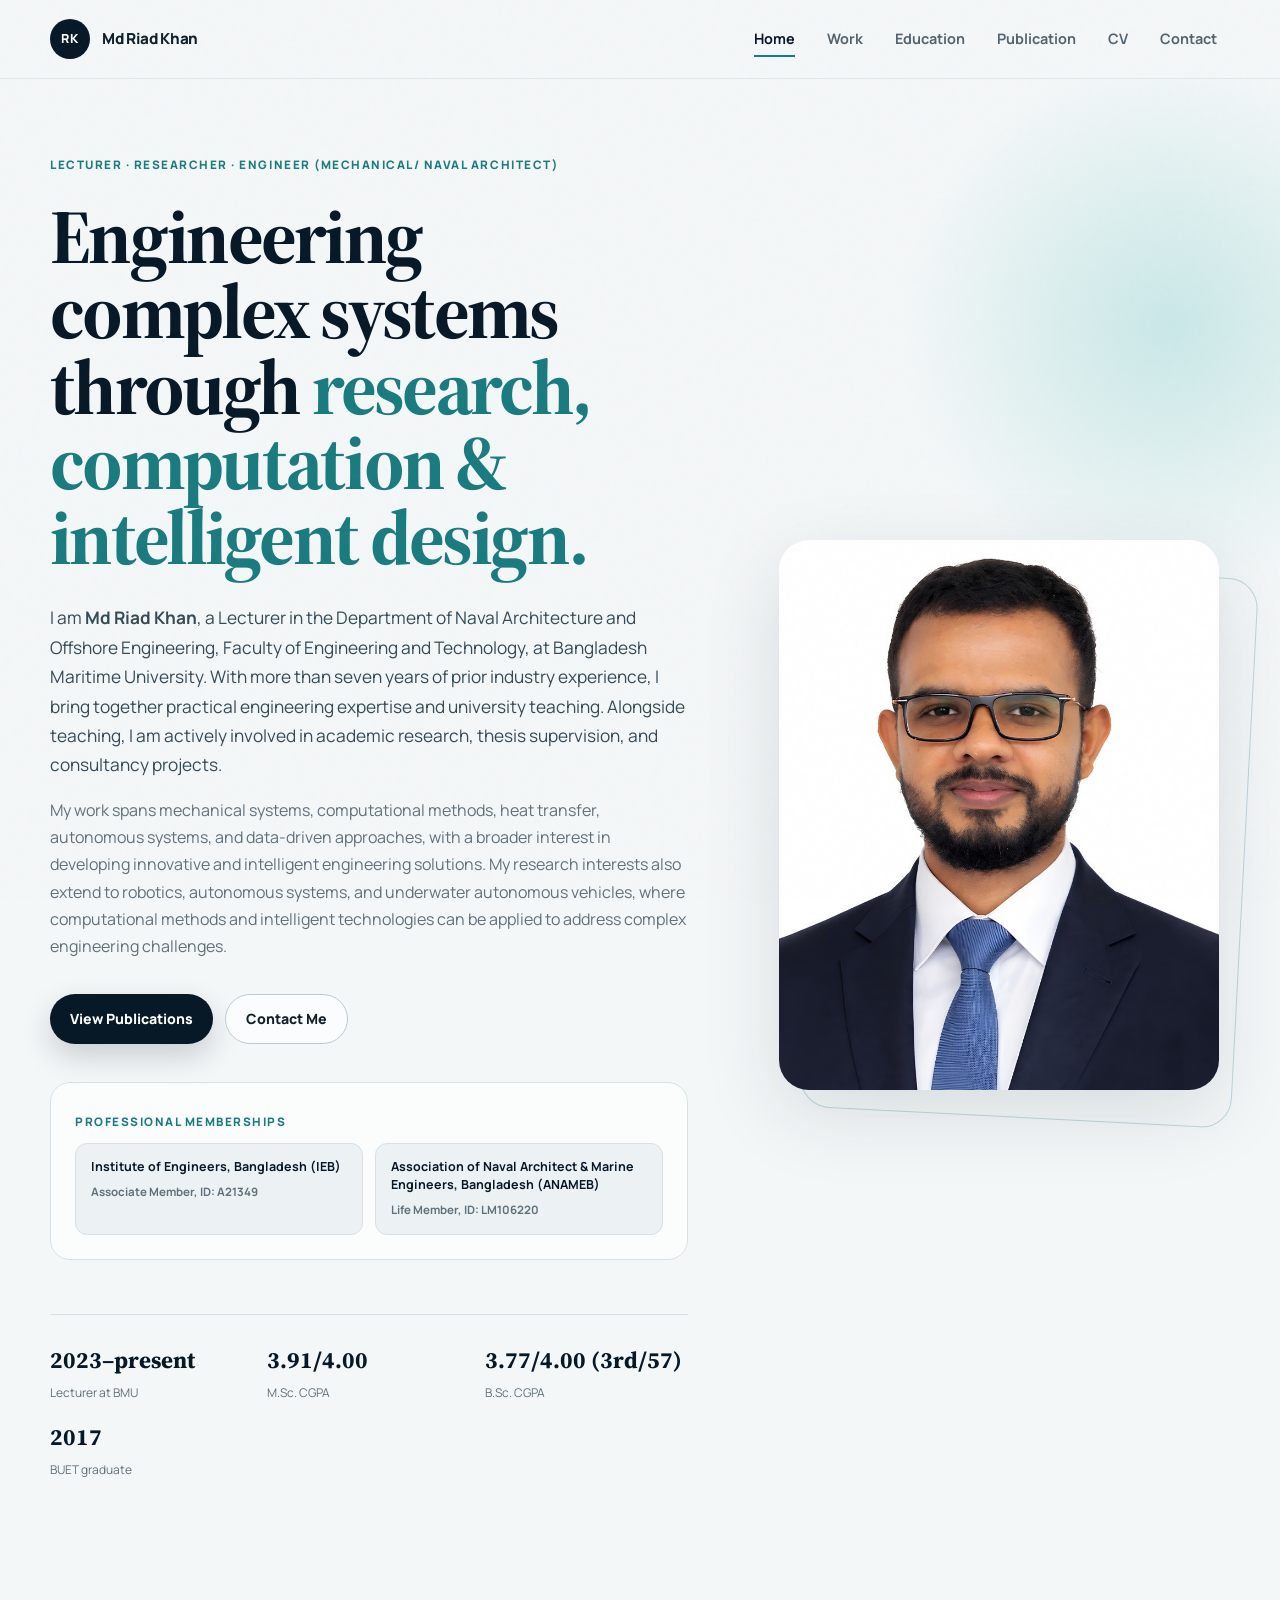
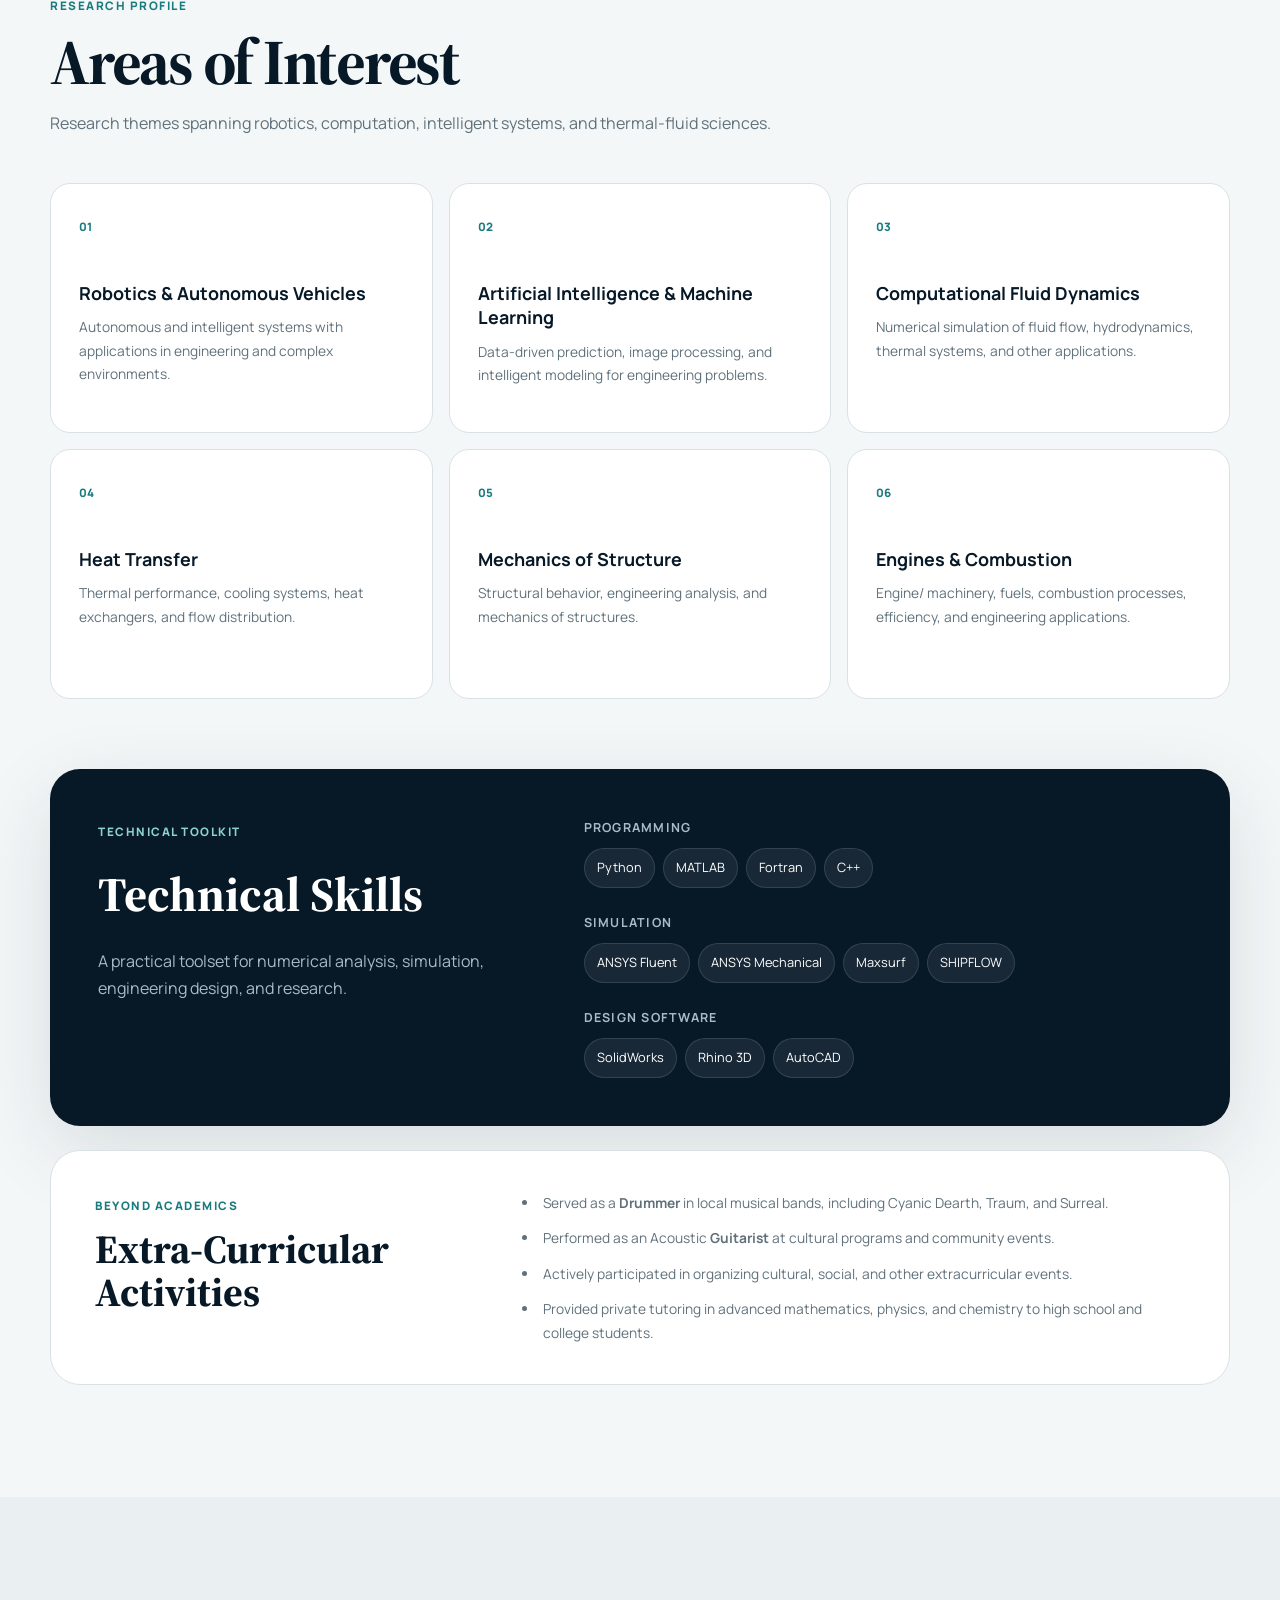
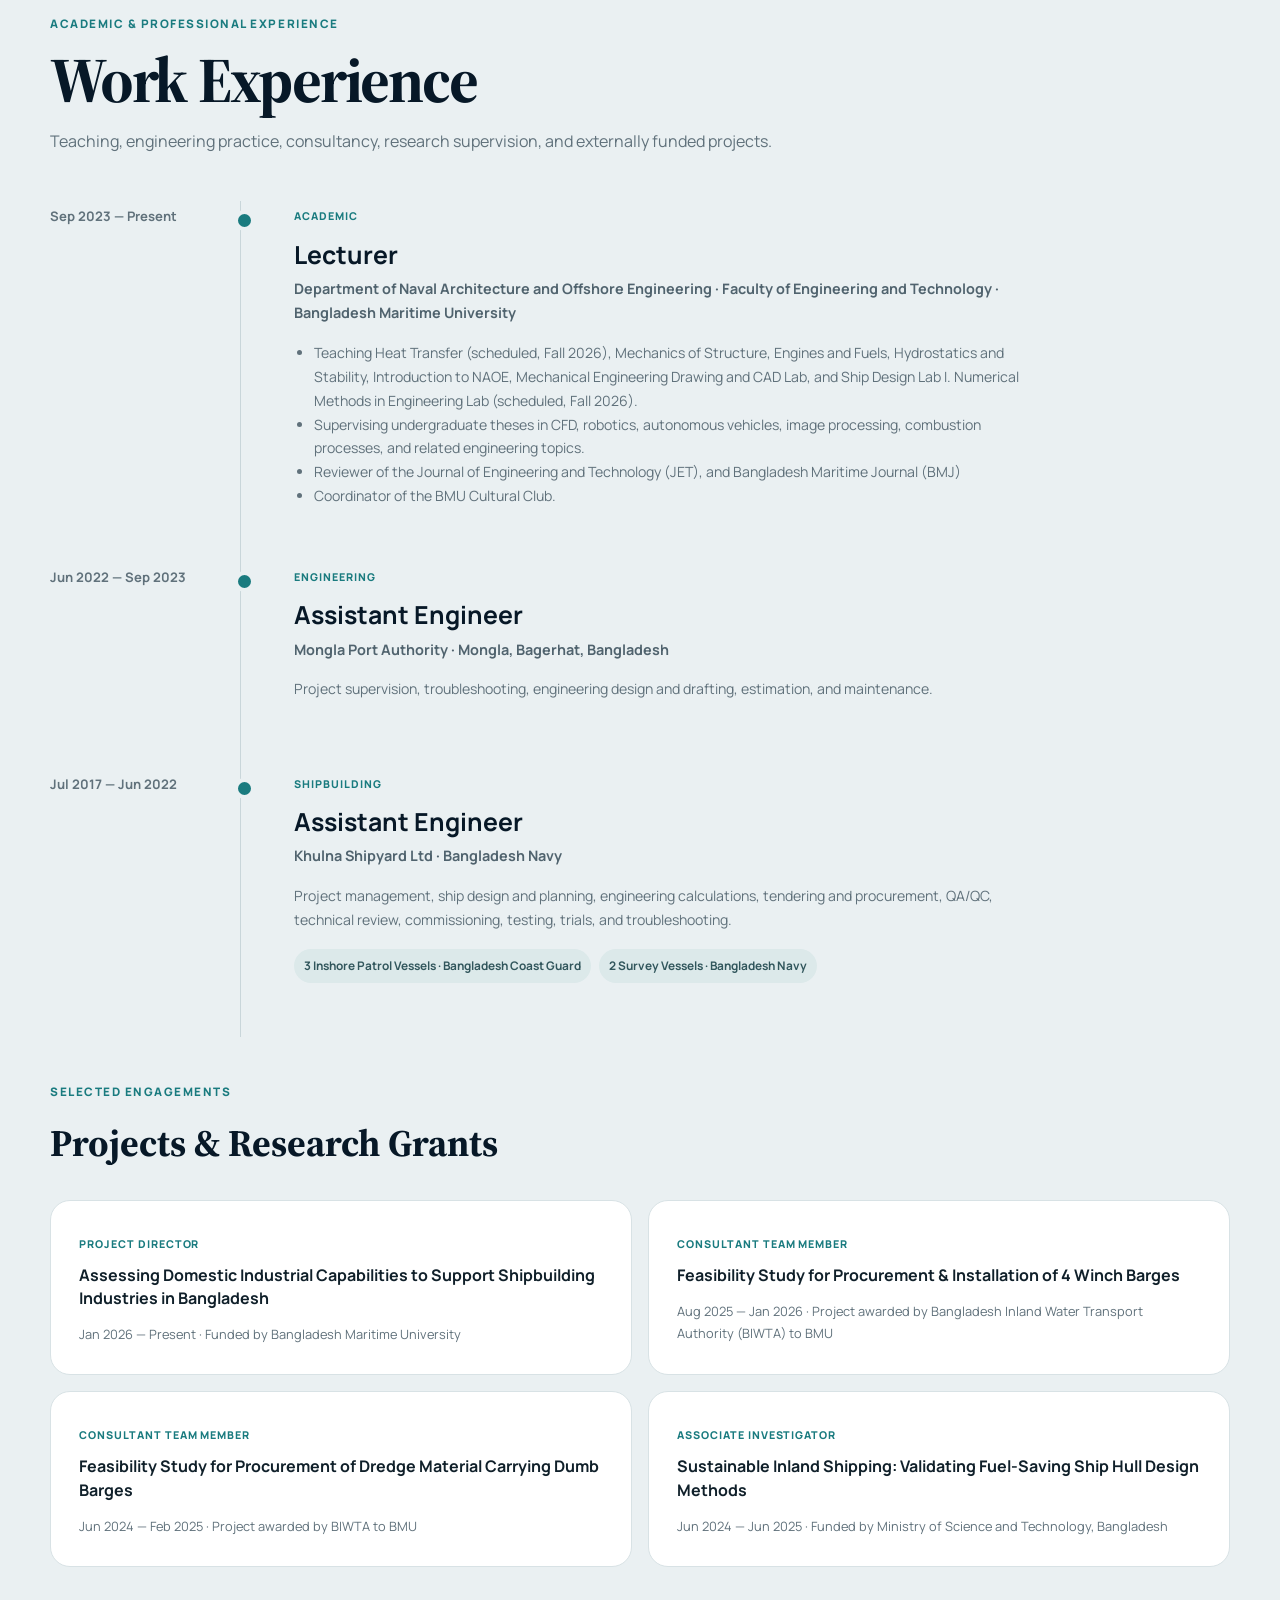
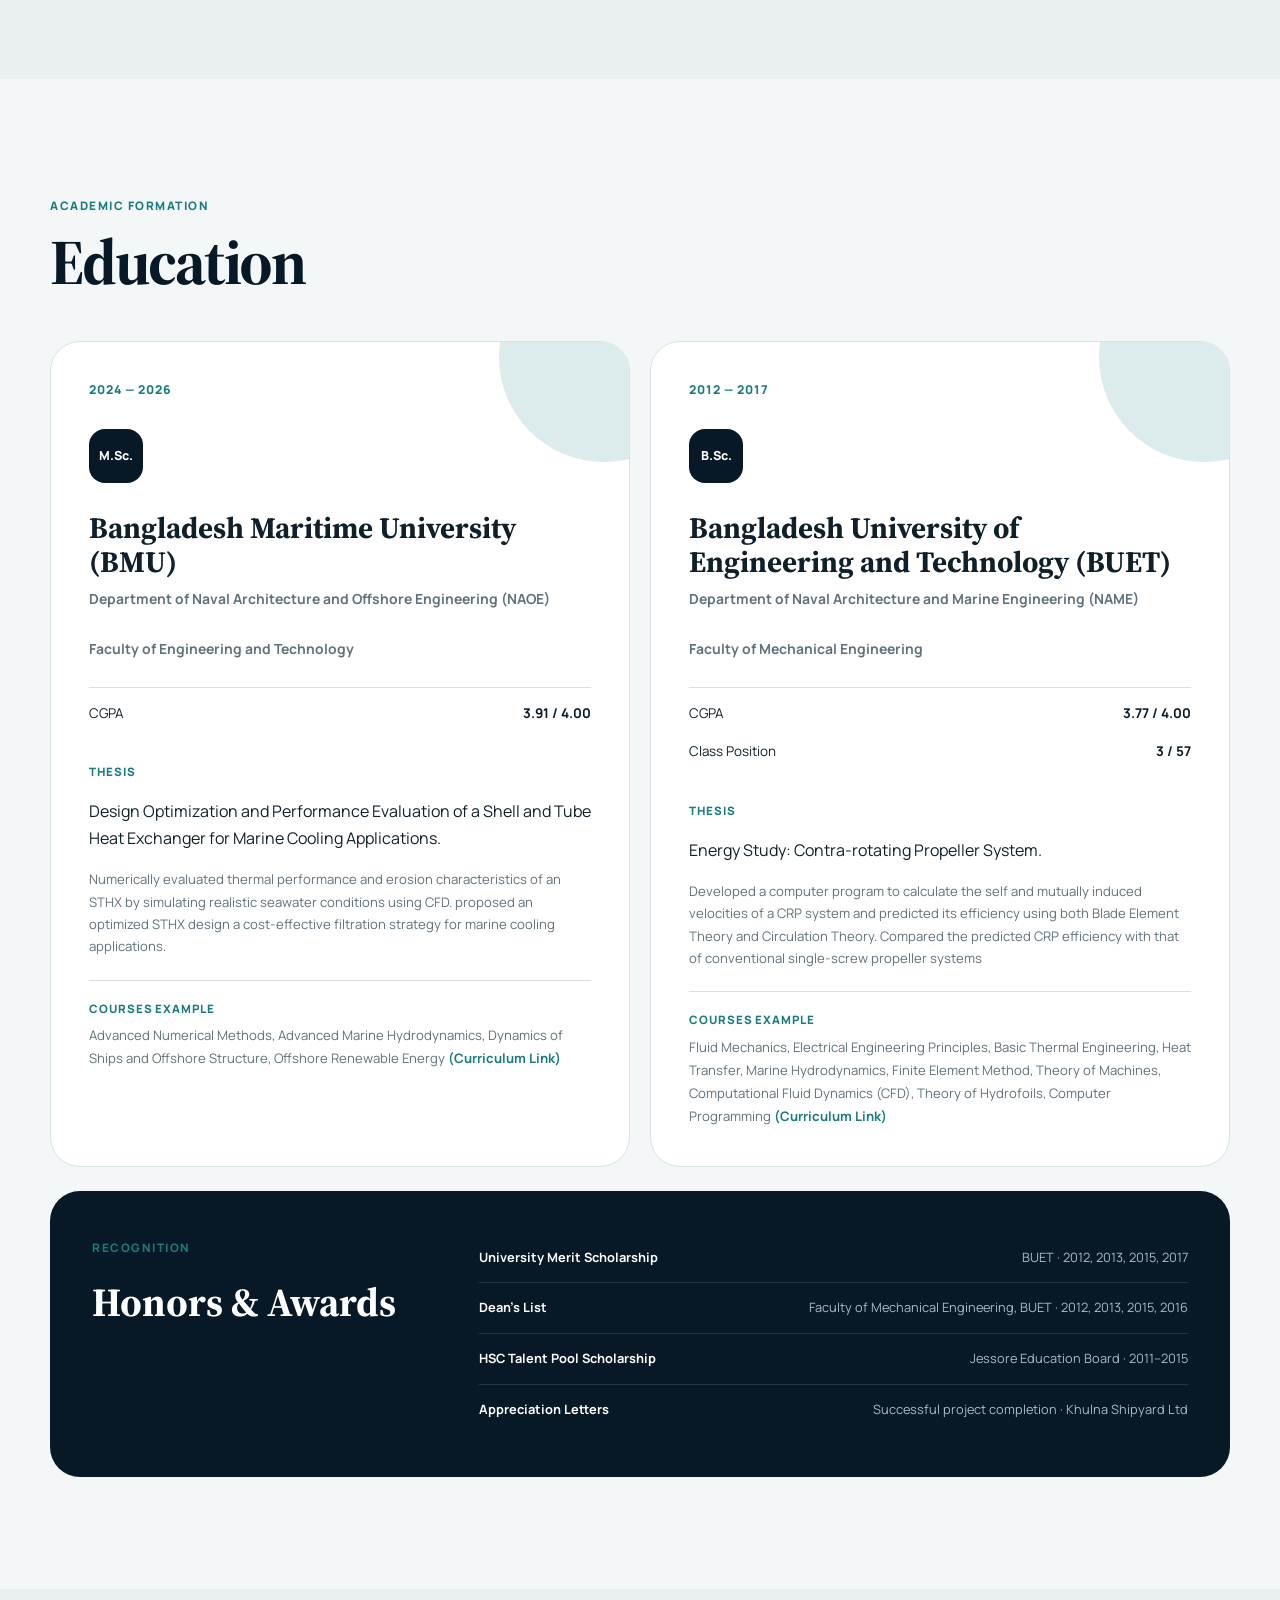
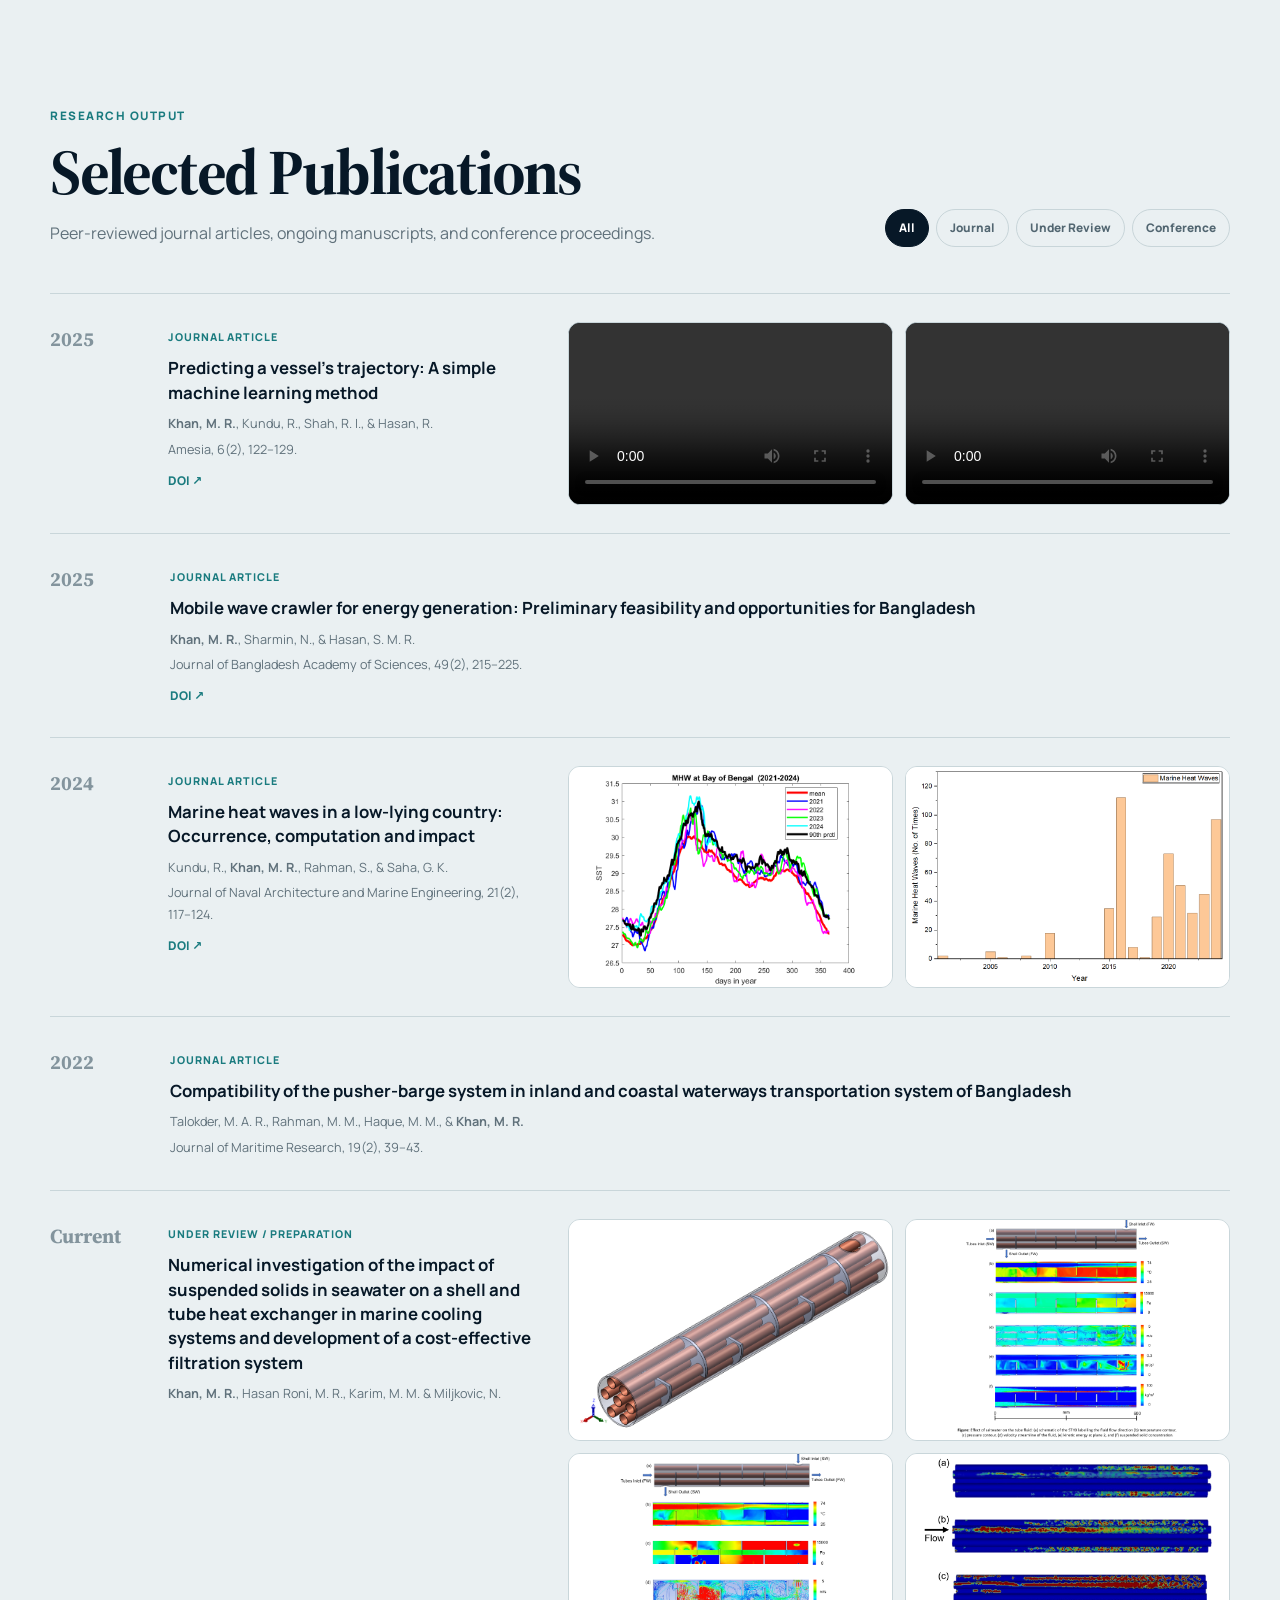
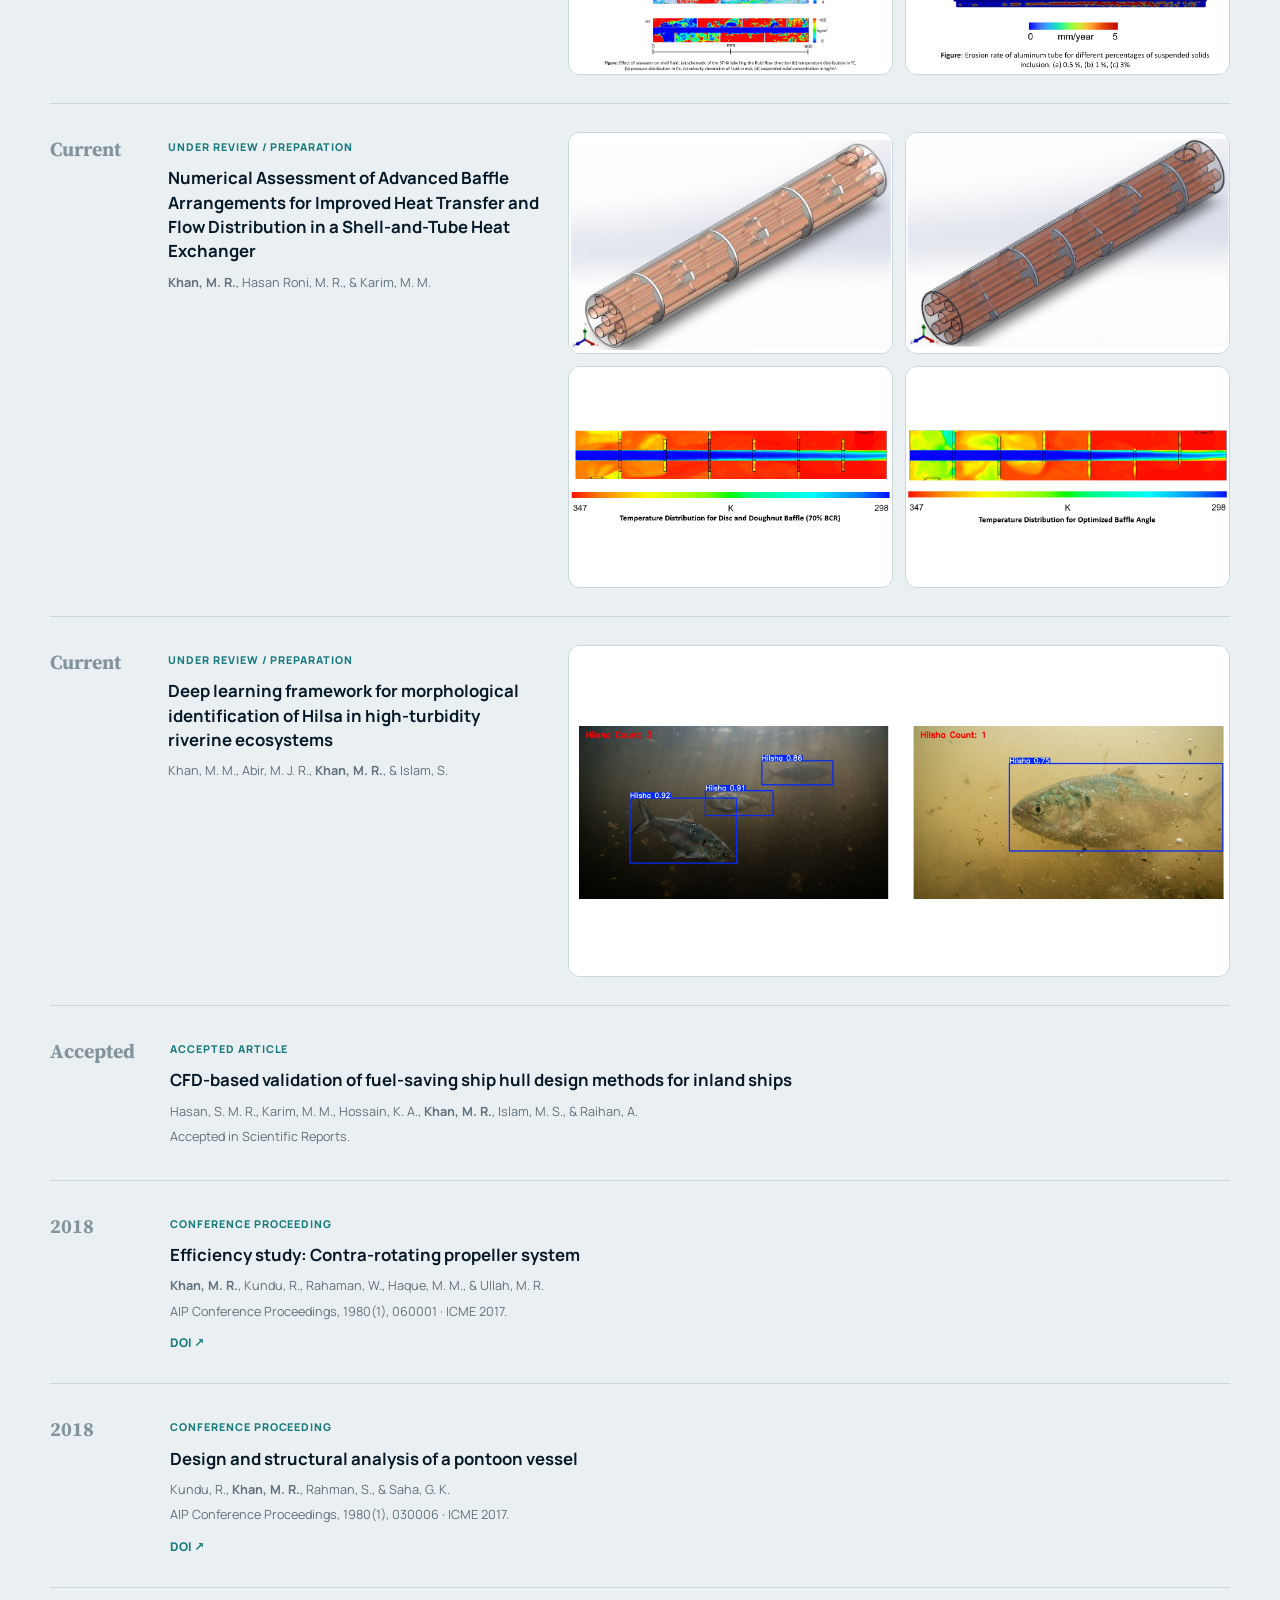
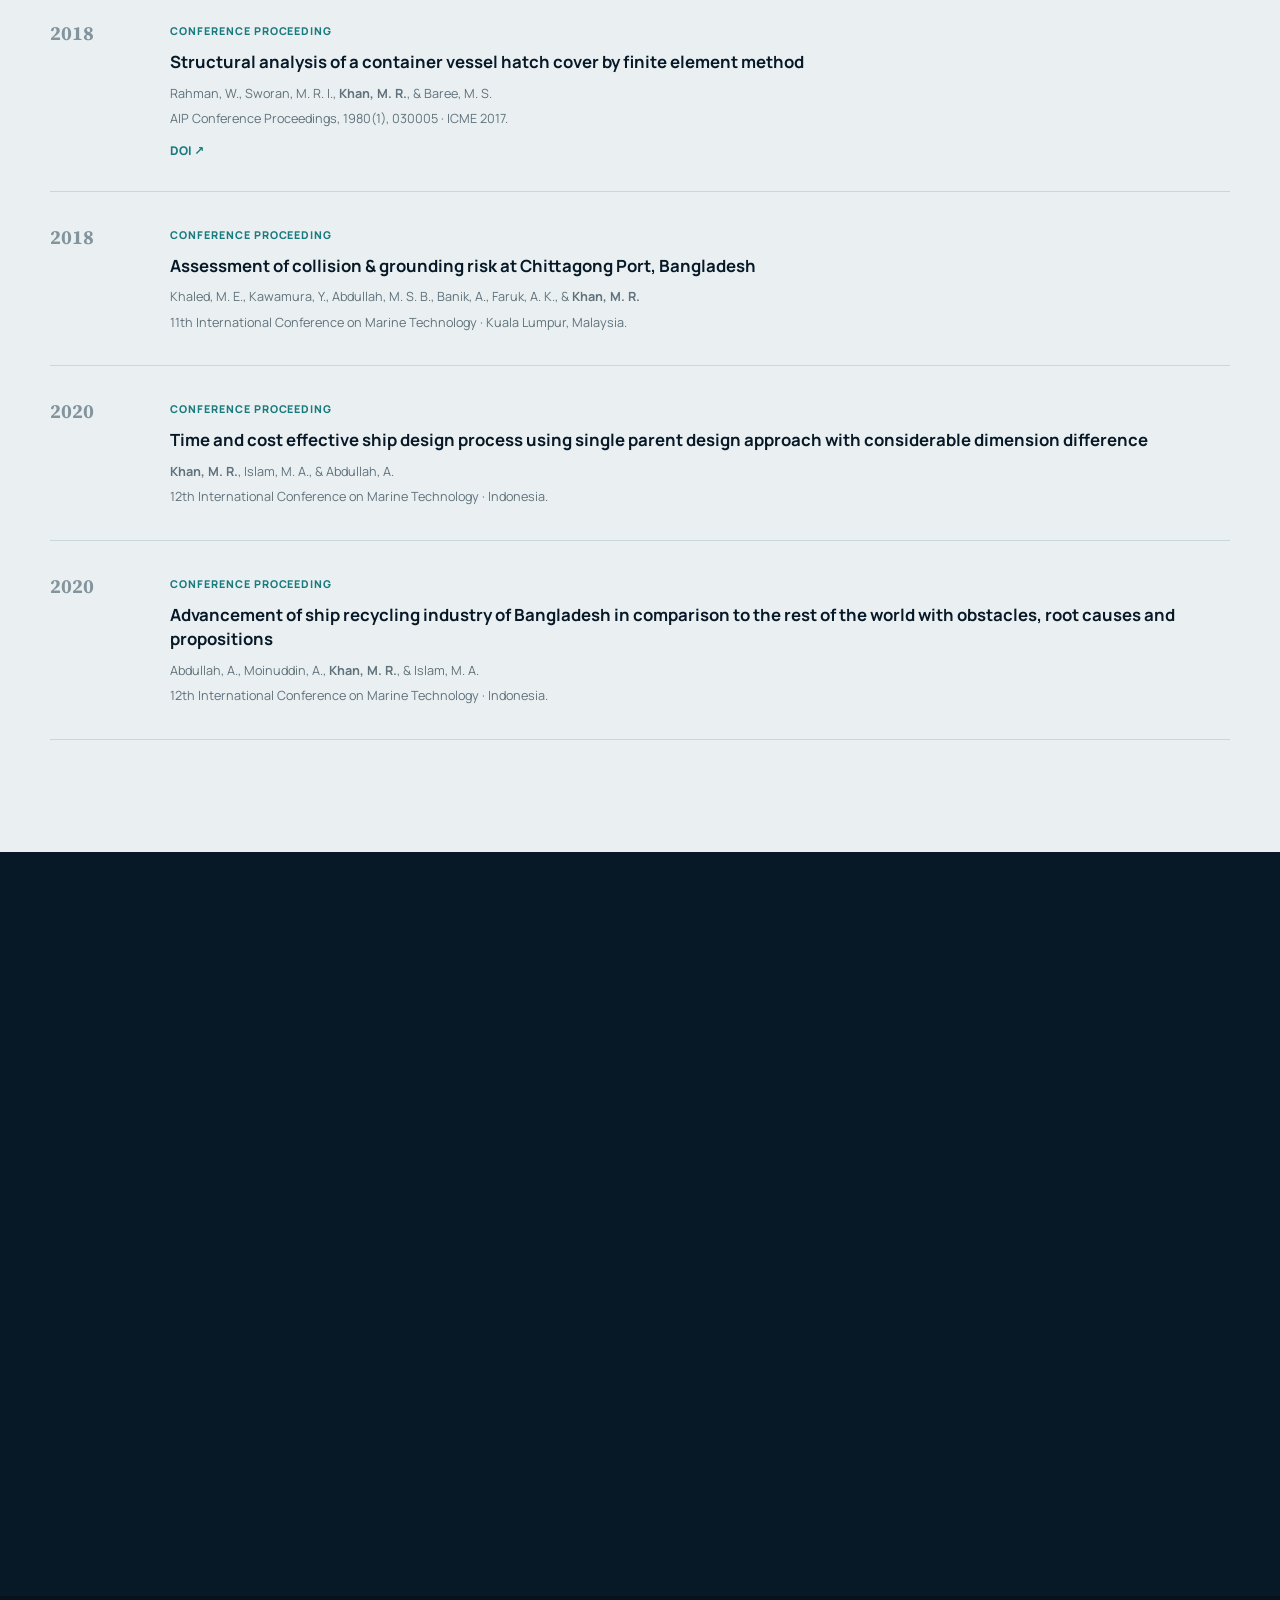
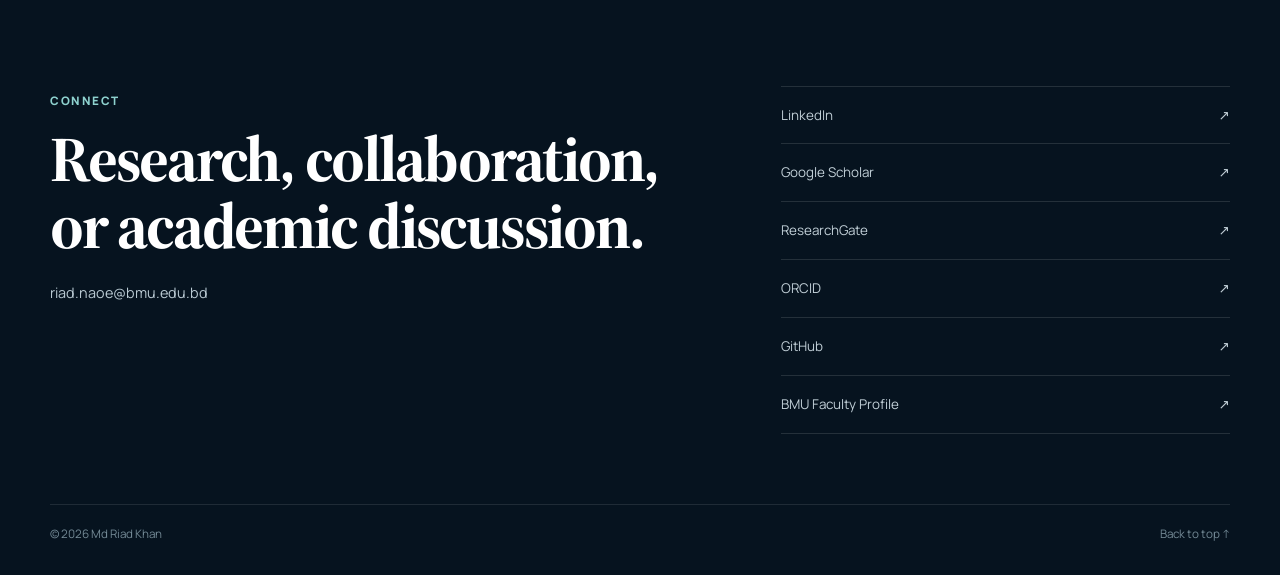
==== index.html @ 777c1c6c "Update index.html" ====
<!doctype html>
<html lang="en">
  <head>
    <meta charset="UTF-8" />
    <meta name="viewport" content="width=device-width, initial-scale=1.0" />
    <meta
      name="description"
      content="Academic and professional portfolio of Md Riad Khan, Lecturer in Naval Architecture and Offshore Engineering at Bangladesh Maritime University."
    />
    <meta name="theme-color" content="#071827" />
    <title>Md Riad Khan | Academic Portfolio</title>

    <link rel="preconnect" href="https://fonts.googleapis.com" />
    <link rel="preconnect" href="https://fonts.gstatic.com" crossorigin />
    <link
      href="https://fonts.googleapis.com/css2?family=Manrope:wght@400;500;600;700;800&family=Source+Serif+4:opsz,wght@8..60,600;8..60,700&display=swap"
      rel="stylesheet"
    />
    <link rel="stylesheet" href="styles.css" />
  </head>
  <body>
    <div class="page-noise" aria-hidden="true"></div>

    <header class="site-header" id="top">
      <nav class="nav container" aria-label="Primary navigation">
        <a class="brand" href="#home" aria-label="Go to home">
          <span class="brand-mark">RK</span>
          <span class="brand-text">Md Riad Khan</span>
        </a>

        <button
          class="menu-toggle"
          type="button"
          aria-expanded="false"
          aria-controls="nav-links"
          aria-label="Open navigation"
        >
          <span></span><span></span><span></span>
        </button>

        <div class="nav-links" id="nav-links">
          <a href="#home" class="nav-link active">Home</a>
          <a href="#work" class="nav-link">Work</a>
          <a href="#education" class="nav-link">Education</a>
          <a href="#publication" class="nav-link">Publication</a>
          <a href="#cv" class="nav-link">CV</a>
          <a href="#contact" class="nav-link">Contact</a>
        </div>
      </nav>
    </header>

    <main>
      <!-- HOME -->
      <section class="hero section" id="home">
        <div class="container hero-grid">
          <div class="hero-copy reveal">
            <span class="eyebrow">Lecturer · Researcher · Engineer (Mechanical/ Naval Architect) </span>
            <h1>
              Engineering complex systems through
              <span>research, computation & intelligent design.</span>
            </h1>

            <p class="hero-lead">
              I am <strong>Md Riad Khan</strong>, a Lecturer in the Department 
              of Naval Architecture and Offshore Engineering, Faculty of Engineering 
              and Technology, at Bangladesh Maritime University. With more than seven 
              years of prior industry experience, I bring together practical engineering 
              expertise and university teaching. Alongside teaching, 
              I am actively involved in academic research, thesis supervision, and consultancy projects.
            </p>

            <p>
              My work spans mechanical systems, computational methods, heat transfer, autonomous systems, 
              and data-driven approaches, with a broader interest in developing innovative and intelligent 
              engineering solutions. My research interests also extend to robotics, autonomous systems, and 
              underwater autonomous vehicles, where computational methods and intelligent technologies
              can be applied to address complex engineering challenges.
            </p>

            <div class="hero-actions">
              <a class="btn btn-primary" href="#publication"
                >View Publications</a
              >
              <a class="btn btn-secondary" href="mailto:riad.naoe@bmu.edu.bd"
                >Contact Me</a
              >
            </div>

            <div class="membership-panel" aria-label="Professional memberships">
              <span class="eyebrow">Professional Memberships</span>
              <div class="membership-grid">
                <div class="membership-item">
                  <strong>Institute of Engineers, Bangladesh (IEB)</strong>
                  <span>Associate Member, ID: A21349</span>
                </div>
                <div class="membership-item">
                  <strong
                    >Association of Naval Architect &amp; Marine Engineers,
                    Bangladesh (ANAMEB)</strong
                  >
                  <span>Life Member, ID: LM106220</span>
                </div>
              </div>
            </div>

            <div class="hero-meta" aria-label="Professional summary">
              <div>
                <span class="meta-number">2023–present</span>
                <span class="meta-label">Lecturer at BMU</span>
              </div>
              <div>
                <span class="meta-number">3.91/4.00</span>
                <span class="meta-label">M.Sc. CGPA</span>
              </div>
              <div>
                <span class="meta-number">3.77/4.00 (3rd/57)</span>
                <span class="meta-label">B.Sc. CGPA</span>
              </div>
              <div>
                <span class="meta-number">2017</span>
                <span class="meta-label">BUET graduate</span>
              </div>
            </div>
          </div>

          <div class="hero-visual reveal delay-1">
            <div class="portrait-wrap">
              <!-- Replace profile-placeholder.svg with your real photo, e.g. media/riad-khan.jpg -->
              <img
                src="media/riad-khan.jpeg"
                alt="Portrait placeholder for Md Riad Khan"
                class="portrait"
              />
            </div>
          </div>
        </div>

        <div class="container home-details">
          <div class="section-heading reveal">
            <span class="eyebrow">Research profile</span>
            <h2>Areas of Interest</h2>
            <p>
              Research themes spanning robotics, computation,
              intelligent systems, and thermal-fluid sciences.
            </p>
          </div>

          <div class="interest-grid reveal delay-1">
            <article class="interest-card">
              <span class="interest-index">01</span>
              <h3>Robotics & Autonomous Vehicles</h3>
              <p>
                Autonomous and intelligent systems with applications in
                engineering and complex environments.
              </p>
            </article>
            <article class="interest-card">
              <span class="interest-index">02</span>
              <h3>Artificial Intelligence & Machine Learning</h3>
              <p>
                Data-driven prediction, image processing, and intelligent
                modeling for engineering problems.
              </p>
            </article>
            <article class="interest-card">
              <span class="interest-index">03</span>
              <h3>Computational Fluid Dynamics</h3>
              <p>
                Numerical simulation of fluid flow, hydrodynamics, thermal
                systems, and other applications.
              </p>
            </article>
            <article class="interest-card">
              <span class="interest-index">04</span>
              <h3>Heat Transfer</h3>
              <p>
                Thermal performance, cooling systems, heat exchangers,
                and flow distribution.
              </p>
            </article>
            <article class="interest-card">
              <span class="interest-index">05</span>
              <h3>Mechanics of Structure</h3>
              <p>
                Structural behavior, engineering analysis, and mechanics of structures.
              </p>
            </article>
            <article class="interest-card">
              <span class="interest-index">06</span>
              <h3>Engines & Combustion</h3>
              <p>
                Engine/ machinery, fuels, combustion processes, efficiency, and
                engineering applications.
              </p>
            </article>
          </div>

          <div class="skills-panel reveal">
            <div class="skills-intro">
              <span class="eyebrow">Technical toolkit</span>
              <h2>Technical Skills</h2>
              <p>
                A practical toolset for numerical analysis, simulation,
                engineering design, and research.
              </p>
            </div>
            <div class="skill-groups">
              <div class="skill-group">
                <h3>Programming</h3>
                <div class="chips">
                  <span>Python</span><span>MATLAB</span><span>Fortran</span
                  ><span>C++</span>
                </div>
              </div>
              <div class="skill-group">
                <h3>Simulation</h3>
                <div class="chips">
                  <span>ANSYS Fluent</span><span>ANSYS Mechanical</span
                  ><span>Maxsurf</span><span>SHIPFLOW</span>
                </div>
              </div>
              <div class="skill-group">
                <h3>Design Software</h3>
                <div class="chips">
                  <span>SolidWorks</span><span>Rhino 3D</span
                  ><span>AutoCAD</span>
                </div>
              </div>
            </div>
          </div>

          <div class="activities-panel reveal">
            <div class="activities-intro">
              <span class="eyebrow">Beyond academics</span>
              <h2>Extra-Curricular Activities</h2>
            </div>
            <ul class="activities-list">
              <li>
                Served as a <strong>Drummer</strong> in local musical bands, including Cyanic
                Dearth, Traum, and Surreal.
              </li>
              <li>
                Performed as an Acoustic <strong>Guitarist</strong> at cultural programs and
                community events.
              </li>
              <li>
                Actively participated in organizing cultural, social, and other
                extracurricular events.
              </li>
              <li>
                Provided private tutoring in advanced mathematics, physics, and
                chemistry to high school and college students.
              </li>
            </ul>
          </div>
        </div>
      </section>

      <!-- WORK -->
      <section class="section section-alt" id="work">
        <div class="container">
          <div class="section-heading reveal">
            <span class="eyebrow">Academic & professional experience</span>
            <h2>Work Experience</h2>
            <p>
              Teaching, engineering practice, consultancy, research supervision,
              and externally funded projects.
            </p>
          </div>

          <div class="timeline reveal">
            <article class="timeline-item featured">
              <div class="timeline-date">Sep 2023 — Present</div>
              <div class="timeline-content">
                <span class="role-type">Academic</span>
                <h3>Lecturer</h3>
                <h4>
                  Department of Naval Architecture and Offshore Engineering · Faculty of Engineering and Technology · 
                  Bangladesh Maritime University
                </h4>
                <ul>
                  <li>
                    Teaching Heat Transfer (scheduled, Fall 2026), Mechanics of Structure, Engines and Fuels,
                    Hydrostatics and Stability, Introduction to NAOE, Mechanical
                    Engineering Drawing and CAD Lab, and Ship Design Lab I. Numerical Methods in Engineering Lab (scheduled, Fall 2026).
                  </li>
                  <li>
                    Supervising undergraduate theses in CFD, robotics, autonomous
                    vehicles, image processing, combustion processes, and
                    related engineering topics.
                  </li>
                  <li>
                    Reviewer of the Journal of Engineering and Technology (JET), and Bangladesh Maritime Journal (BMJ)
                    
                  </li>
                  <li>
                    Coordinator of the BMU Cultural Club.
                  </li>
                </ul>
              </div>
            </article>

            <article class="timeline-item">
              <div class="timeline-date">Jun 2022 — Sep 2023</div>
              <div class="timeline-content">
                <span class="role-type">Engineering</span>
                <h3>Assistant Engineer</h3>
                <h4>Mongla Port Authority · Mongla, Bagerhat, Bangladesh</h4>
                <p>
                  Project supervision, troubleshooting, engineering design and
                  drafting, estimation, and maintenance.
                </p>
              </div>
            </article>

            <article class="timeline-item">
              <div class="timeline-date">Jul 2017 — Jun 2022</div>
              <div class="timeline-content">
                <span class="role-type">Shipbuilding</span>
                <h3>Assistant Engineer</h3>
                <h4>Khulna Shipyard Ltd · Bangladesh Navy</h4>
                <p>
                  Project management, ship design and planning, engineering
                  calculations, tendering and procurement, QA/QC, technical
                  review, commissioning, testing, trials, and troubleshooting.
                </p>
                <div class="project-tags">
                  <span>3 Inshore Patrol Vessels · Bangladesh Coast Guard</span>
                  <span>2 Survey Vessels · Bangladesh Navy</span>
                </div>
              </div>
            </article>
          </div>

          <div class="subsection-heading reveal">
            <span class="eyebrow">Selected engagements</span>
            <h3>Projects & Research Grants</h3>
          </div>

          <div class="project-grid reveal delay-1">
            <article class="project-card">
              <span class="project-role">Project Director</span>
              <h3>
                Assessing Domestic Industrial Capabilities to Support
                Shipbuilding Industries in Bangladesh
              </h3>
              <p>
                Jan 2026 — Present · Funded by Bangladesh Maritime University
              </p>
            </article>

            <article class="project-card">
              <span class="project-role">Consultant Team Member</span>
              <h3>
                Feasibility Study for Procurement & Installation of 4 Winch
                Barges
              </h3>
              <p>Aug 2025 — Jan 2026 · Project awarded by Bangladesh Inland Water Transport Authority (BIWTA) to BMU</p>
            </article>

            <article class="project-card">
              <span class="project-role">Consultant Team Member</span>
              <h3>
                Feasibility Study for Procurement of Dredge Material Carrying
                Dumb Barges
              </h3>
              <p>Jun 2024 — Feb 2025 · Project awarded by BIWTA to BMU</p>
            </article>

            <article class="project-card">
              <span class="project-role">Associate Investigator</span>
              <h3>
                Sustainable Inland Shipping: Validating Fuel-Saving Ship Hull
                Design Methods
              </h3>
              <p>
                Jun 2024 — Jun 2025 · Funded by Ministry of Science and
                Technology, Bangladesh
              </p>
            </article>
          </div>
        </div>
      </section>

      <!-- EDUCATION -->
      <section class="section" id="education">
        <div class="container">
          <div class="section-heading reveal">
            <span class="eyebrow">Academic formation</span>
            <h2>Education</h2>
          </div>

          <div class="education-grid">
            <article class="education-card reveal">
              <div class="education-year">2024 — 2026</div>
              <div class="institution-mark">M.Sc.</div>
              <h3> Bangladesh Maritime University (BMU) </h3>
              <h4> Department of Naval Architecture and Offshore Engineering (NAOE)</h4>
              <h4> Faculty of Engineering and Technology</h4>
              <div class="result-row">
                <span>CGPA</span>
                <strong>3.91 / 4.00</strong>
              </div>
              <p class="thesis-label">Thesis</p>
              <p>
                Design Optimization and Performance Evaluation of a Shell and
                Tube Heat Exchanger for Marine Cooling Applications.
              </p>
              <p class="education-note">
                Numerically evaluated thermal performance and erosion characteristics of an STHX by simulating
                realistic seawater conditions using CFD. proposed an optimized STHX design
                a cost-effective filtration strategy for marine cooling applications. 
              </p>
              <div class="relevant-courses">
                <p class="courses-label">Courses Example</p>
                <p>
                  Advanced Numerical Methods, Advanced Marine Hydrodynamics,
                  Dynamics of Ships and Offshore Structure, Offshore Renewable
                  Energy
                  <span class="curriculum-link"
                    ><a
                      href="https://bsmrmu.edu.bd/file_download/content_files/118"
                      target="_blank"
                      >(Curriculum Link)</a
                    ></span
                  >
                </p>
              </div>
            </article>

            <article class="education-card reveal delay-1">
              <div class="education-year">2012 — 2017</div>
              <div class="institution-mark">B.Sc.</div>
              <h3> Bangladesh University of Engineering and Technology (BUET)</h3>
              <h4> Department of Naval Architecture and Marine Engineering (NAME) </h4>
              <h4> Faculty of Mechanical Engineering</h4>
              <div class="result-row">
                <span>CGPA</span>
                <strong>3.77 / 4.00</strong>
              </div>
              <div class="result-row compact">
                <span>Class Position</span>
                <strong>3 / 57</strong>
              </div>
              <p class="thesis-label">Thesis</p>
              <p>Energy Study: Contra-rotating Propeller System.</p>
              <p class="education-note">
               Developed a computer program to calculate the self and mutually induced velocities of a
               CRP system and predicted its efficiency using both Blade Element Theory and Circulation 
               Theory. Compared the predicted CRP efficiency with that of conventional single-screw propeller systems
              </p>
              <div class="relevant-courses">
                <p class="courses-label">Courses Example</p>
                <p>
                  Fluid Mechanics, Electrical Engineering Principles, Basic
                  Thermal Engineering, Heat Transfer, Marine Hydrodynamics,
                  Finite Element Method, Theory of Machines, Computational Fluid
                  Dynamics (CFD), Theory of Hydrofoils, Computer Programming
                  <span class="curriculum-link"
                    ><a
                      href="https://name.buet.ac.bd/undergraduate-courses"
                      target="_blank"
                      >(Curriculum Link)</a
                    ></span
                  >
                </p>
              </div>
            </article>
          </div>

          <div class="recognition reveal">
            <div>
              <span class="eyebrow">Recognition</span>
              <h3>Honors & Awards</h3>
            </div>
            <div class="recognition-list">
              <div>
                <strong>University Merit Scholarship</strong
                ><span>BUET · 2012, 2013, 2015, 2017</span>
              </div>
              <div>
                <strong>Dean’s List</strong
                ><span
                  >Faculty of Mechanical Engineering, BUET · 2012, 2013, 2015,
                  2016</span
                >
              </div>
              <div>
                <strong>HSC Talent Pool Scholarship</strong
                ><span>Jessore Education Board · 2011–2015</span>
              </div>
              <div>
                <strong>Appreciation Letters</strong
                ><span
                  >Successful project completion · Khulna Shipyard Ltd</span
                >
              </div>
            </div>
          </div>
        </div>
      </section>

      <!-- PUBLICATIONS -->
      <section class="section section-alt" id="publication">
        <div class="container">
          <div class="section-heading publication-heading reveal">
            <div>
              <span class="eyebrow">Research output</span>
              <h2>Selected Publications</h2>
              <p>
                Peer-reviewed journal articles, ongoing manuscripts, and
                conference proceedings.
              </p>
            </div>
            <div
              class="publication-filters"
              role="group"
              aria-label="Publication filters"
            >
              <button class="filter-btn active" data-filter="all">All</button>
              <button class="filter-btn" data-filter="journal">Journal</button>
              <button class="filter-btn" data-filter="review">
                Under Review
              </button>
              <button class="filter-btn" data-filter="conference">
                Conference
              </button>
            </div>
          </div>

          <div class="publication-list reveal" id="publication-list">
            <article class="publication-item has-media" data-type="journal">
              <div class="pub-year">2025</div>
              <div class="pub-content">
                <span class="pub-type">Journal Article</span>
                <h3>
                  Predicting a vessel’s trajectory: A simple machine learning
                  method
                </h3>
                <p class="authors">
                  <strong>Khan, M. R.</strong>, Kundu, R., Shah, R. I., & Hasan,
                  R.
                </p>
                <p class="venue">Amesia, 6(2), 122–129.</p>
                <a
                  href="https://doi.org/10.54559/amesia.1764517"
                  target="_blank"
                  rel="noopener"
                  >DOI ↗</a
                >
              </div>
              <div class="pub-media" aria-label="Article videos">
                <div class="pub-media-grid video-grid">
                  <video controls playsinline preload="metadata">
                    <source src="media/Curved_Line.mp4" type="video/mp4" />
                    Your browser does not support the video tag.
                  </video>
                  <video controls playsinline preload="metadata">
                    <source src="media/Straight_Line.mp4" type="video/mp4" />
                    Your browser does not support the video tag.
                  </video>
                </div>
              </div>
            </article>

            <article class="publication-item" data-type="journal">
              <div class="pub-year">2025</div>
              <div class="pub-content">
                <span class="pub-type">Journal Article</span>
                <h3>
                  Mobile wave crawler for energy generation: Preliminary
                  feasibility and opportunities for Bangladesh
                </h3>
                <p class="authors">
                  <strong>Khan, M. R.</strong>, Sharmin, N., & Hasan, S. M. R.
                </p>
                <p class="venue">
                  Journal of Bangladesh Academy of Sciences, 49(2), 215–225.
                </p>
                <a
                  href="https://doi.org/10.3329/jbas.v49i2.81329"
                  target="_blank"
                  rel="noopener"
                  >DOI ↗</a
                >
              </div>
            </article>

            <article class="publication-item has-media" data-type="journal">
              <div class="pub-year">2024</div>
              <div class="pub-content">
                <span class="pub-type">Journal Article</span>
                <h3>
                  Marine heat waves in a low-lying country: Occurrence,
                  computation and impact
                </h3>
                <p class="authors">
                  Kundu, R., <strong>Khan, M. R.</strong>, Rahman, S., & Saha,
                  G. K.
                </p>
                <p class="venue">
                  Journal of Naval Architecture and Marine Engineering, 21(2),
                  117–124.
                </p>
                <a
                  href="https://doi.org/10.3329/jname.v21i2.75296"
                  target="_blank"
                  rel="noopener"
                  >DOI ↗</a
                >
              </div>
              <div class="pub-media" aria-label="Article figures">
                <div class="pub-media-grid">
                  <a
                    class="pub-media-link"
                    href="media/publications/marine-heat-waves-1.jpg"
                    target="_blank"
                    rel="noopener"
                  >
                    <img
                      src="media/2021_2024.png"
                      alt="Figure 1 from Marine heat waves in a low-lying country"
                      loading="lazy"
                    />
                  </a>
                  <a
                    class="pub-media-link"
                    href="media/publications/marine-heat-waves-2.jpg"
                    target="_blank"
                    rel="noopener"
                  >
                    <img
                      src="media/MHW.png"
                      alt="Figure 2 from Marine heat waves in a low-lying country"
                      loading="lazy"
                    />
                  </a>
                </div>
              </div>
            </article>

            <article class="publication-item" data-type="journal">
              <div class="pub-year">2022</div>
              <div class="pub-content">
                <span class="pub-type">Journal Article</span>
                <h3>
                  Compatibility of the pusher-barge system in inland and coastal
                  waterways transportation system of Bangladesh
                </h3>
                <p class="authors">
                  Talokder, M. A. R., Rahman, M. M., Haque, M. M., &
                  <strong>Khan, M. R.</strong>
                </p>
                <p class="venue">Journal of Maritime Research, 19(2), 39–43.</p>
              </div>
            </article>

            <article class="publication-item has-media" data-type="review">
              <div class="pub-year">Current</div>
              <div class="pub-content">
                <span class="pub-type">Under Review / Preparation</span>
                <h3>
                  Numerical investigation of the impact of suspended solids in
                  seawater on a shell and tube heat exchanger in marine cooling
                  systems and development of a cost-effective filtration system
                </h3>
                <p class="authors">
                  <strong>Khan, M. R.</strong>, Hasan Roni, M. R., Karim, M. M. & Miljkovic, N.
                </p>
              </div>
              <div class="pub-media" aria-label="Article figures">
                <div class="pub-media-grid">
                  <a
                    class="pub-media-link"
                    href="media/publications/suspended-solids-heat-exchanger-1.jpg"
                    target="_blank"
                    rel="noopener"
                  >
                    <img
                      src="media/1.png"
                      alt="Figure 1 from suspended-solids heat exchanger study"
                      loading="lazy"
                    />
                  </a>
                  <a
                    class="pub-media-link"
                    href="media/publications/suspended-solids-heat-exchanger-2.jpg"
                    target="_blank"
                    rel="noopener"
                  >
                    <img
                      src="media/2.png"
                      alt="Figure 2 from suspended-solids heat exchanger study"
                      loading="lazy"
                    />
                  </a>
                  <a
                    class="pub-media-link"
                    href="media/publications/suspended-solids-heat-exchanger-3.jpg"
                    target="_blank"
                    rel="noopener"
                  >
                    <img
                      src="media/3.png"
                      alt="Figure 3 from suspended-solids heat exchanger study"
                      loading="lazy"
                    />
                  </a>
                  <a
                    class="pub-media-link"
                    href="media/publications/suspended-solids-heat-exchanger-4.jpg"
                    target="_blank"
                    rel="noopener"
                  >
                    <img
                      src="media/4.png"
                      alt="Figure 4 from suspended-solids heat exchanger study"
                      loading="lazy"
                    />
                  </a>
                </div>
              </div>
            </article>

            <article class="publication-item has-media" data-type="review">
              <div class="pub-year">Current</div>
              <div class="pub-content">
                <span class="pub-type">Under Review / Preparation</span>
                <h3>
                  Numerical Assessment of Advanced Baffle Arrangements for
                  Improved Heat Transfer and Flow Distribution in a
                  Shell-and-Tube Heat Exchanger
                </h3>
                <p class="authors">
                  <strong>Khan, M. R.</strong>, Hasan Roni, M. R., & Karim, M.
                  M.
                </p>
              </div>
              <div class="pub-media" aria-label="Article figures">
                <div class="pub-media-grid">
                  <a
                    class="pub-media-link"
                    href="media/publications/advanced-baffle-arrangements-1.jpg"
                    target="_blank"
                    rel="noopener"
                  >
                    <img
                      src="media/5.png"
                      alt="Figure 1 from advanced baffle arrangement study"
                      loading="lazy"
                    />
                  </a>
                  <a
                    class="pub-media-link"
                    href="media/publications/advanced-baffle-arrangements-2.jpg"
                    target="_blank"
                    rel="noopener"
                  >
                    <img
                      src="media/6.png"
                      alt="Figure 2 from advanced baffle arrangement study"
                      loading="lazy"
                    />
                  </a>
                  <a
                    class="pub-media-link"
                    href="media/publications/advanced-baffle-arrangements-3.jpg"
                    target="_blank"
                    rel="noopener"
                  >
                    <img
                      src="media/7.png"
                      alt="Figure 3 from advanced baffle arrangement study"
                      loading="lazy"
                    />
                  </a>
                  <a
                    class="pub-media-link"
                    href="media/publications/advanced-baffle-arrangements-4.jpg"
                    target="_blank"
                    rel="noopener"
                  >
                    <img
                      src="media/8.png"
                      alt="Figure 4 from advanced baffle arrangement study"
                      loading="lazy"
                    />
                  </a>
                </div>
              </div>
            </article>

            <article class="publication-item has-media" data-type="review">
              <div class="pub-year">Current</div>
              <div class="pub-content">
                <span class="pub-type">Under Review / Preparation</span>
                <h3>
                  Deep learning framework for morphological identification of
                  Hilsa in high-turbidity riverine ecosystems
                </h3>
                <p class="authors">
                  Khan, M. M., Abir, M. J. R., <strong>Khan, M. R.</strong>, &
                  Islam, S.
                </p>
              </div>
              <div class="pub-media" aria-label="Article figures">
                <div class="pub-media-grid single">
                  <a
                    class="pub-media-link"
                    href="media/publications/hilsa-identification-1.jpg"
                    target="_blank"
                    rel="noopener"
                  >
                    <img
                      src="media/9.png"
                      alt="Figure 1 from Hilsa morphological identification study"
                      loading="lazy"
                    />
                  </a>
                </div>
              </div>
            </article>

            <article class="publication-item" data-type="review">
              <div class="pub-year">Accepted</div>
              <div class="pub-content">
                <span class="pub-type">Accepted Article</span>
                <h3>
                  CFD-based validation of fuel-saving ship hull design methods
                  for inland ships
                </h3>
                <p class="authors">
                  Hasan, S. M. R., Karim, M. M., Hossain, K. A.,
                  <strong>Khan, M. R.</strong>, Islam, M. S., & Raihan, A.
                </p>
                <p class="venue">Accepted in Scientific Reports.</p>
              </div>
            </article>

            <article class="publication-item" data-type="conference">
              <div class="pub-year">2018</div>
              <div class="pub-content">
                <span class="pub-type">Conference Proceeding</span>
                <h3>Efficiency study: Contra-rotating propeller system</h3>
                <p class="authors">
                  <strong>Khan, M. R.</strong>, Kundu, R., Rahaman, W., Haque,
                  M. M., & Ullah, M. R.
                </p>
                <p class="venue">
                  AIP Conference Proceedings, 1980(1), 060001 · ICME 2017.
                </p>
                <a
                  href="https://doi.org/10.1063/1.5044369"
                  target="_blank"
                  rel="noopener"
                  >DOI ↗</a
                >
              </div>
            </article>

            <article class="publication-item" data-type="conference">
              <div class="pub-year">2018</div>
              <div class="pub-content">
                <span class="pub-type">Conference Proceeding</span>
                <h3>Design and structural analysis of a pontoon vessel</h3>
                <p class="authors">
                  Kundu, R., <strong>Khan, M. R.</strong>, Rahman, S., & Saha,
                  G. K.
                </p>
                <p class="venue">
                  AIP Conference Proceedings, 1980(1), 030006 · ICME 2017.
                </p>
                <a
                  href="https://doi.org/10.1063/1.5044285"
                  target="_blank"
                  rel="noopener"
                  >DOI ↗</a
                >
              </div>
            </article>

            <article class="publication-item" data-type="conference">
              <div class="pub-year">2018</div>
              <div class="pub-content">
                <span class="pub-type">Conference Proceeding</span>
                <h3>
                  Structural analysis of a container vessel hatch cover by
                  finite element method
                </h3>
                <p class="authors">
                  Rahman, W., Sworan, M. R. I., <strong>Khan, M. R.</strong>, &
                  Baree, M. S.
                </p>
                <p class="venue">
                  AIP Conference Proceedings, 1980(1), 030005 · ICME 2017.
                </p>
                <a
                  href="https://doi.org/10.1063/1.5044284"
                  target="_blank"
                  rel="noopener"
                  >DOI ↗</a
                >
              </div>
            </article>

            <article class="publication-item" data-type="conference">
              <div class="pub-year">2018</div>
              <div class="pub-content">
                <span class="pub-type">Conference Proceeding</span>
                <h3>
                  Assessment of collision & grounding risk at Chittagong Port,
                  Bangladesh
                </h3>
                <p class="authors">
                  Khaled, M. E., Kawamura, Y., Abdullah, M. S. B., Banik, A.,
                  Faruk, A. K., & <strong>Khan, M. R.</strong>
                </p>
                <p class="venue">
                  11th International Conference on Marine Technology · Kuala
                  Lumpur, Malaysia.
                </p>
              </div>
            </article>

            <article class="publication-item" data-type="conference">
              <div class="pub-year">2020</div>
              <div class="pub-content">
                <span class="pub-type">Conference Proceeding</span>
                <h3>
                  Time and cost effective ship design process using single
                  parent design approach with considerable dimension difference
                </h3>
                <p class="authors">
                  <strong>Khan, M. R.</strong>, Islam, M. A., & Abdullah, A.
                </p>
                <p class="venue">
                  12th International Conference on Marine Technology ·
                  Indonesia.
                </p>
              </div>
            </article>

            <article class="publication-item" data-type="conference">
              <div class="pub-year">2020</div>
              <div class="pub-content">
                <span class="pub-type">Conference Proceeding</span>
                <h3>
                  Advancement of ship recycling industry of Bangladesh in
                  comparison to the rest of the world with obstacles, root
                  causes and propositions
                </h3>
                <p class="authors">
                  Abdullah, A., Moinuddin, A., <strong>Khan, M. R.</strong>, &
                  Islam, M. A.
                </p>
                <p class="venue">
                  12th International Conference on Marine Technology ·
                  Indonesia.
                </p>
              </div>
            </article>
          </div>
        </div>
      </section>

      <!-- CV -->
      <section class="section cv-section" id="cv">
        <div class="container cv-card reveal">
          <div class="cv-copy">
            <span class="eyebrow">Curriculum Vitæ</span>
            <h2>Need the complete record?</h2>
            <p>
              The full CV includes detailed coursework, trainings, professional
              affiliations, awards, references, and complete
              academic/professional history.
            </p>
            <div class="cv-actions">
              <a
                class="btn btn-primary"
                href="media/Md_Riad_Khan_CV.pdf"
                target="_blank"
                rel="noopener"
                >Open CV</a
              >
              <a
                class="btn btn-secondary"
                href="media/Md_Riad_Khan_CV.pdf"
                download
                >Download PDF</a
              >
            </div>
          </div>
          <div class="cv-preview" aria-hidden="true">
            <div class="paper">
              <div class="paper-head">
                <span class="paper-avatar">RK</span>
                <div>
                  <strong>Md Riad Khan</strong><small>Curriculum Vitæ</small>
                </div>
              </div>
              <span></span><span></span><span class="short"></span>
              <h4>Education</h4>
              <span></span><span class="mid"></span>
              <h4>Experience</h4>
              <span></span><span></span><span class="short"></span>
              <h4>Publications</h4>
              <span></span><span class="mid"></span>
            </div>
          </div>
        </div>
      </section>
    </main>

    <footer class="site-footer" id="contact">
      <div class="container footer-grid">
        <div>
          <span class="eyebrow">Connect</span>
          <h2>Research, collaboration, or academic discussion.</h2>
          <a class="footer-email" href="mailto:riad.naoe@bmu.edu.bd"
            >riad.naoe@bmu.edu.bd</a
          >
        </div>

        <div class="social-links" aria-label="Professional and social links">
          <a
            href="https://www.linkedin.com/in/riad-khan-a2381764"
            target="_blank"
            rel="noopener"
            aria-label="LinkedIn"
          >
            <span>LinkedIn</span><span>↗</span>
          </a>
          <a
            href="https://scholar.google.com/citations?hl=en&user=9v2Wj0MAAAAJ"
            target="_blank"
            rel="noopener"
            aria-label="Google Scholar"
          >
            <span>Google Scholar</span><span>↗</span>
          </a>
           <a
            href="https://www.researchgate.net/profile/Riad-Khan?ev=hdr_xprf"
            target="_blank"
            rel="noopener"
            aria-label="Google Scholar"
          >
            <span>ResearchGate</span><span>↗</span>
          </a>
          <a
            href="https://orcid.org/0009-0003-8442-4248"
            target="_blank"
            rel="noopener"
            aria-label="ORCID"
          >
            <span>ORCID</span><span>↗</span>
          </a>
          <a
            href="https://github.com/RiadKhan11/"
            target="_blank"
            rel="noopener"
            aria-label="LinkedIn"
          >
            <span>GitHub</span><span>↗</span>
          </a>
          <a
            href="https://bmu.edu.bd/faculty/faculty-of-engineering-and-technology/faculty-members/md.%20riad-khan-79"
            target="_blank"
            rel="noopener"
            aria-label="BMU Faculty Profile"
          >
            <span>BMU Faculty Profile</span><span>↗</span>
          </a>
        </div>
      </div>

      <div class="container footer-bottom">
        <span>© <span id="year"></span> Md Riad Khan</span>
        <a href="#top">Back to top ↑</a>
      </div>
    </footer>

    <script src="script.js"></script>
  </body>
</html>
---- styles.css ----
:root {
  --bg: #f4f7f8;
  --surface: #ffffff;
  --surface-soft: #edf3f4;
  --ink: #10202a;
  --muted: #60717b;
  --line: #d8e2e5;
  --navy: #071827;
  --navy-2: #0d2638;
  --teal: #1a7b7f;
  --teal-2: #8ed2cf;
  --cream: #f0e9dc;
  --shadow: 0 24px 80px rgba(10, 31, 44, 0.12);
  --radius-lg: 30px;
  --radius-md: 20px;
  --radius-sm: 12px;
  --container: 1180px;
}

* { box-sizing: border-box; }
html { scroll-behavior: smooth; scroll-padding-top: 96px; }
body {
  margin: 0;
  background: var(--bg);
  color: var(--ink);
  font-family: "Manrope", system-ui, -apple-system, BlinkMacSystemFont, "Segoe UI", sans-serif;
  line-height: 1.7;
  -webkit-font-smoothing: antialiased;
}
body.menu-open { overflow: hidden; }
a { color: inherit; text-decoration: none; }
img { max-width: 100%; display: block; }
button { font: inherit; }

.page-noise {
  position: fixed;
  inset: 0;
  pointer-events: none;
  opacity: .035;
  z-index: 999;
  background-image: url("data:image/svg+xml,%3Csvg viewBox='0 0 180 180' xmlns='http://www.w3.org/2000/svg'%3E%3Cfilter id='n'%3E%3CfeTurbulence type='fractalNoise' baseFrequency='.8' numOctaves='3' stitchTiles='stitch'/%3E%3C/filter%3E%3Crect width='100%25' height='100%25' filter='url(%23n)' opacity='.6'/%3E%3C/svg%3E");
}

.container { width: min(calc(100% - 40px), var(--container)); margin-inline: auto; }
.section { padding: 112px 0; position: relative; }
.section-alt { background: #eaf0f2; }

.site-header {
  position: fixed;
  top: 0;
  width: 100%;
  z-index: 100;
  background: rgba(244, 247, 248, .82);
  backdrop-filter: blur(18px);
  border-bottom: 1px solid rgba(216, 226, 229, .75);
}
.nav { min-height: 78px; display: flex; align-items: center; justify-content: space-between; gap: 30px; }
.brand { display: inline-flex; align-items: center; gap: 12px; font-weight: 800; letter-spacing: -.02em; }
.brand-mark {
  width: 40px; height: 40px; border-radius: 50%; display: grid; place-items: center;
  background: var(--navy); color: #fff; font-size: .78rem; letter-spacing: .06em;
}
.brand-text { font-size: .95rem; }
.nav-links { display: flex; align-items: center; gap: 6px; }
.nav-link { position: relative; padding: 9px 13px; color: #52646f; font-size: .9rem; font-weight: 700; }
.nav-link::after { content: ""; position: absolute; left: 13px; right: 13px; bottom: 3px; height: 2px; transform: scaleX(0); background: var(--teal); transform-origin: left; transition: .25s ease; }
.nav-link:hover, .nav-link.active { color: var(--navy); }
.nav-link.active::after { transform: scaleX(1); }
.menu-toggle { display: none; background: none; border: 0; padding: 8px; cursor: pointer; }
.menu-toggle span { display: block; width: 25px; height: 2px; background: var(--navy); margin: 5px 0; transition: .25s ease; }

.hero { padding-top: 150px; overflow: hidden; }
.hero::before {
  content: ""; position: absolute; width: 560px; height: 560px; border-radius: 50%;
  background: radial-gradient(circle, rgba(142,210,207,.42), rgba(142,210,207,0) 68%);
  top: 45px; right: -170px; pointer-events: none;
}
.hero-grid { display: grid; grid-template-columns: 1.16fr .84fr; gap: 80px; align-items: center; min-height: 720px; }
.eyebrow { display: inline-block; font-size: .73rem; line-height: 1.2; font-weight: 800; letter-spacing: .13em; text-transform: uppercase; color: var(--teal); }
.hero h1, .section-heading h2, .cv-copy h2, .site-footer h2 {
  font-family: "Source Serif 4", Georgia, serif;
  letter-spacing: -.035em;
  color: var(--navy);
}
.hero h1 { font-size: clamp(3.25rem, 6vw, 6rem); line-height: .98; margin: 22px 0 28px; max-width: 900px; }
.hero h1 span { color: var(--teal); }
.hero p { color: var(--muted); max-width: 790px; font-size: 1rem; }
.hero-lead { font-size: 1.08rem !important; color: #344a56 !important; }
.hero-actions { display: flex; flex-wrap: wrap; gap: 12px; margin-top: 34px; }
.btn { display: inline-flex; align-items: center; justify-content: center; min-height: 50px; padding: 0 20px; border-radius: 999px; font-size: .88rem; font-weight: 800; transition: transform .2s ease, box-shadow .2s ease, background .2s ease; }
.btn:hover { transform: translateY(-2px); }
.btn-primary { background: var(--navy); color: #fff; box-shadow: 0 12px 30px rgba(7,24,39,.18); }
.btn-primary:hover { background: #12334a; }
.btn-secondary { border: 1px solid #bccbd0; background: rgba(255,255,255,.7); }
.btn-secondary:hover { box-shadow: 0 10px 30px rgba(16,32,42,.08); }

.membership-panel { margin-top: 38px; padding: 24px; background: rgba(255,255,255,.68); border: 1px solid var(--line); border-radius: var(--radius-md); }
.membership-panel .eyebrow { margin-bottom: 14px; }
.membership-grid { display: grid; grid-template-columns: repeat(2, minmax(0, 1fr)); gap: 12px; }
.membership-item { padding: 14px 15px; border-radius: var(--radius-sm); background: rgba(234,240,242,.82); border: 1px solid #d6e1e4; display: flex; flex-direction: column; gap: 6px; }
.membership-item strong { color: var(--navy); font-size: .78rem; line-height: 1.45; }
.membership-item span { color: var(--muted); font-size: .72rem; font-weight: 700; }

.hero-meta { display: grid; grid-template-columns: repeat(3, 1fr); gap: 14px; margin-top: 54px; padding-top: 26px; border-top: 1px solid var(--line); }
.hero-meta div { display: flex; flex-direction: column; gap: 3px; }
.meta-number { font-family: "Source Serif 4", Georgia, serif; font-size: 1.45rem; font-weight: 700; color: var(--navy); }
.meta-label { font-size: .75rem; color: var(--muted); }

.portrait-wrap { position: relative; width: min(100%, 440px); margin-inline: auto; }
.portrait-wrap::before { content: ""; position: absolute; inset: 28px -26px -28px 34px; border: 1px solid rgba(26,123,127,.25); border-radius: var(--radius-lg); transform: rotate(3deg); }
.portrait { position: relative; width: 100%; aspect-ratio: .8; object-fit: cover; border-radius: var(--radius-lg); box-shadow: var(--shadow); }
.portrait-card { position: absolute; z-index: 2; min-width: 210px; padding: 15px 17px; border-radius: 16px; background: rgba(255,255,255,.92); backdrop-filter: blur(16px); box-shadow: 0 16px 45px rgba(8,31,45,.16); border: 1px solid rgba(255,255,255,.7); display: flex; flex-direction: column; }
.portrait-card span, .portrait-card small { color: var(--muted); font-size: .7rem; }
.portrait-card strong { font-size: .9rem; color: var(--navy); }
.portrait-card-top { left: -45px; top: 80px; }
.portrait-card-bottom { right: -40px; bottom: 45px; min-width: 180px; }

.home-details { padding-top: 110px; }
.section-heading { max-width: 760px; margin-bottom: 46px; }
.section-heading h2 { font-size: clamp(2.6rem, 5vw, 4.7rem); margin: 10px 0 15px; line-height: 1.05; }
.section-heading p { color: var(--muted); margin: 0; }

.interest-grid { display: grid; grid-template-columns: repeat(3, 1fr); gap: 16px; }
.interest-card { min-height: 250px; padding: 28px; background: var(--surface); border: 1px solid var(--line); border-radius: var(--radius-md); transition: transform .25s ease, box-shadow .25s ease, border-color .25s ease; }
.interest-card:hover { transform: translateY(-5px); box-shadow: 0 18px 45px rgba(14,43,58,.08); border-color: #b6cecf; }
.interest-index { font-size: .72rem; font-weight: 800; color: var(--teal); }
.interest-card h3 { margin: 42px 0 10px; font-size: 1.12rem; line-height: 1.35; color: var(--navy); }
.interest-card p { margin: 0; color: var(--muted); font-size: .86rem; }

.skills-panel { margin-top: 70px; background: var(--navy); color: #fff; border-radius: var(--radius-lg); padding: 48px; display: grid; grid-template-columns: .82fr 1.18fr; gap: 70px; box-shadow: var(--shadow); }
.skills-panel h2 { font-family: "Source Serif 4", Georgia, serif; font-size: 3rem; margin: 10px 0 12px; }
.skills-panel p { color: #a9bbc6; margin: 0; }
.skills-panel .eyebrow { color: var(--teal-2); }
.skill-groups { display: grid; gap: 24px; align-content: center; }
.skill-group h3 { margin: 0 0 10px; font-size: .78rem; text-transform: uppercase; letter-spacing: .1em; color: #a9bbc6; }
.chips { display: flex; flex-wrap: wrap; gap: 8px; }
.chips span { padding: 8px 12px; background: rgba(255,255,255,.07); border: 1px solid rgba(255,255,255,.12); border-radius: 999px; font-size: .8rem; }

.activities-panel { margin-top: 24px; padding: 40px 44px; background: var(--surface); border: 1px solid var(--line); border-radius: var(--radius-lg); display: grid; grid-template-columns: .72fr 1.28fr; gap: 50px; }
.activities-panel h2 { font-family: "Source Serif 4", Georgia, serif; font-size: 2.5rem; line-height: 1.08; color: var(--navy); margin: 10px 0 0; }
.activities-list { margin: 0; padding-left: 20px; display: grid; gap: 12px; align-content: center; }
.activities-list li { color: var(--muted); font-size: .86rem; padding-left: 4px; }

.timeline { position: relative; max-width: 1000px; }
.timeline::before { content: ""; position: absolute; left: 190px; top: 0; bottom: 0; width: 1px; background: #c9d6da; }
.timeline-item { display: grid; grid-template-columns: 190px 1fr; gap: 42px; position: relative; padding: 0 0 54px; }
.timeline-item::after { content: ""; position: absolute; left: 184px; top: 9px; width: 13px; height: 13px; border-radius: 50%; background: var(--teal); border: 4px solid #eaf0f2; }
.timeline-date { color: var(--muted); font-size: .82rem; font-weight: 700; padding-top: 4px; }
.timeline-content { padding-left: 12px; }
.role-type, .project-role, .pub-type { color: var(--teal); text-transform: uppercase; letter-spacing: .09em; font-size: .67rem; font-weight: 800; }
.timeline-content h3 { margin: 5px 0 1px; font-size: 1.55rem; color: var(--navy); }
.timeline-content h4 { margin: 0 0 15px; font-size: .9rem; color: #50636e; font-weight: 700; }
.timeline-content p, .timeline-content li { color: var(--muted); font-size: .88rem; }
.timeline-content ul { margin: 14px 0 0; padding-left: 20px; }
.project-tags { display: flex; flex-wrap: wrap; gap: 8px; margin-top: 17px; }
.project-tags span { font-size: .74rem; font-weight: 700; background: #dce9ea; color: #31565c; padding: 7px 10px; border-radius: 999px; }

.subsection-heading { margin: 40px 0 24px; }
.subsection-heading h3 { font-family: "Source Serif 4", Georgia, serif; font-size: 2.35rem; margin: 8px 0 0; color: var(--navy); }
.project-grid { display: grid; grid-template-columns: repeat(2, 1fr); gap: 16px; }
.project-card { background: var(--surface); border-radius: var(--radius-md); padding: 28px; border: 1px solid var(--line); }
.project-card h3 { margin: 8px 0 14px; font-size: 1rem; line-height: 1.45; }
.project-card p { margin: 0; color: var(--muted); font-size: .8rem; }

.education-grid { display: grid; grid-template-columns: repeat(2, 1fr); gap: 20px; }
.education-card { position: relative; overflow: hidden; background: var(--surface); border: 1px solid var(--line); border-radius: var(--radius-lg); padding: 38px; }
.education-card::before { content: ""; position: absolute; width: 210px; height: 210px; border-radius: 50%; right: -80px; top: -90px; background: #dcebec; }
.education-year { font-size: .76rem; font-weight: 800; color: var(--teal); letter-spacing: .08em; }
.institution-mark { width: 54px; height: 54px; display: grid; place-items: center; background: var(--navy); color: #fff; border-radius: 16px; font-weight: 800; font-size: .78rem; margin: 28px 0; position: relative; }
.education-card h3 { font-family: "Source Serif 4", Georgia, serif; font-size: 1.85rem; line-height: 1.16; margin: 0 0 8px; max-width: 500px; }
.education-card h4 { margin: 0 0 26px; color: var(--muted); font-size: .87rem; }
.result-row { display: flex; justify-content: space-between; align-items: center; border-top: 1px solid var(--line); padding: 14px 0; font-size: .84rem; }
.result-row strong { color: var(--navy); }
.result-row.compact { padding-top: 2px; border-top: 0; }
.thesis-label { margin: 24px 0 4px; color: var(--teal); font-size: .72rem; font-weight: 800; text-transform: uppercase; letter-spacing: .08em; }
.education-note { color: var(--muted); font-size: .82rem; }
.relevant-courses { margin-top: 22px; padding-top: 18px; border-top: 1px solid var(--line); }
.courses-label { margin: 0 0 6px; color: var(--teal); font-size: .72rem; font-weight: 800; text-transform: uppercase; letter-spacing: .08em; }
.relevant-courses > p:last-child { margin: 0; color: var(--muted); font-size: .82rem; line-height: 1.75; }
.curriculum-link { color: var(--teal); font-weight: 700; white-space: nowrap; }

.recognition { margin-top: 24px; border-radius: var(--radius-lg); background: var(--navy); color: #fff; padding: 42px; display: grid; grid-template-columns: .65fr 1.35fr; gap: 45px; }
.recognition h3 { font-family: "Source Serif 4", Georgia, serif; font-size: 2.5rem; margin: 8px 0 0; }
.recognition-list { display: grid; }
.recognition-list div { display: flex; justify-content: space-between; gap: 25px; border-bottom: 1px solid rgba(255,255,255,.12); padding: 14px 0; font-size: .8rem; }
.recognition-list div:last-child { border-bottom: 0; }
.recognition-list span { color: #a9bbc6; text-align: right; }

.publication-heading { max-width: none; display: flex; justify-content: space-between; align-items: end; gap: 30px; }
.publication-filters { display: flex; flex-wrap: wrap; gap: 7px; justify-content: flex-end; }
.filter-btn { border: 1px solid #c8d5d9; border-radius: 999px; background: transparent; color: #526671; padding: 8px 13px; cursor: pointer; font-size: .74rem; font-weight: 800; }
.filter-btn.active, .filter-btn:hover { background: var(--navy); color: #fff; border-color: var(--navy); }
.publication-list { border-top: 1px solid #c9d6da; }
.publication-item { display: grid; grid-template-columns: 90px 1fr; gap: 30px; padding: 28px 0; border-bottom: 1px solid #c9d6da; transition: opacity .2s ease; }
.publication-item.has-media { grid-template-columns: 90px minmax(300px, .72fr) minmax(500px, 1.28fr); align-items: start; gap: 28px; }
.publication-item.has-media .pub-content h3 { max-width: 390px; }
.pub-media { min-width: 0; }
.pub-media-grid { display: grid; grid-template-columns: repeat(2, minmax(0, 1fr)); gap: 12px; }
.pub-media-grid.video-grid { grid-template-columns: repeat(2, minmax(0, 1fr)); }
.pub-media-grid.single { grid-template-columns: 1fr; }
.pub-media-link { display: block; overflow: hidden; border-radius: 12px; border: 1px solid #c9d6da; background: var(--surface); }
.pub-media img { width: 100%; height: 220px; object-fit: contain; background: #fff; }
.pub-media-grid.single img { height: 330px; }
.pub-media video { display: block; width: 100%; aspect-ratio: 16 / 9; object-fit: contain; background: #071827; border: 1px solid #c9d6da; border-radius: 12px; }
.publication-item.hidden { display: none; }
.pub-year { font-family: "Source Serif 4", Georgia, serif; font-size: 1.25rem; font-weight: 700; color: #83949d; }
.pub-content h3 { margin: 7px 0 8px; font-size: 1.05rem; line-height: 1.45; color: var(--navy); }
.authors, .venue { margin: 4px 0; font-size: .79rem; color: var(--muted); }
.pub-content a { display: inline-block; margin-top: 7px; color: var(--teal); font-size: .75rem; font-weight: 800; }
.pub-content a:hover { text-decoration: underline; }

.cv-section { background: var(--navy); }
.cv-card { min-height: 470px; border-radius: var(--radius-lg); padding: 55px; display: grid; grid-template-columns: 1.1fr .9fr; align-items: center; gap: 70px; background: linear-gradient(135deg, #0d2638 0%, #102f42 50%, #184a4e 120%); overflow: hidden; position: relative; }
.cv-card::before { content: ""; position: absolute; width: 420px; height: 420px; border-radius: 50%; background: rgba(142,210,207,.12); right: -160px; top: -130px; }
.cv-copy { position: relative; z-index: 1; }
.cv-copy .eyebrow { color: var(--teal-2); }
.cv-copy h2 { color: #fff; font-size: clamp(2.8rem, 5vw, 4.5rem); line-height: 1; margin: 10px 0 18px; }
.cv-copy p { max-width: 600px; color: #afc0ca; }
.cv-actions { display: flex; flex-wrap: wrap; gap: 12px; margin-top: 28px; }
.cv-section .btn-primary { background: #fff; color: var(--navy); }
.cv-section .btn-secondary { border-color: rgba(255,255,255,.25); color: #fff; background: rgba(255,255,255,.05); }
.cv-preview { position: relative; z-index: 1; display: grid; place-items: center; }
.paper { width: min(100%, 330px); min-height: 410px; background: #fff; color: var(--navy); border-radius: 8px; padding: 27px; box-shadow: 0 25px 65px rgba(0,0,0,.22); transform: rotate(4deg); }
.paper-head { display: flex; align-items: center; gap: 11px; margin-bottom: 28px; }
.paper-head div { display: flex; flex-direction: column; }
.paper-head small { color: #8898a1; font-size: .65rem; }
.paper-avatar { width: 39px; height: 39px; background: var(--navy); color: #fff; border-radius: 50%; display: grid; place-items: center; font-size: .62rem; font-weight: 800; }
.paper > span { display: block; height: 6px; border-radius: 99px; background: #dbe4e7; width: 100%; margin: 8px 0; }
.paper > span.short { width: 58%; }
.paper > span.mid { width: 77%; }
.paper h4 { font-size: .7rem; text-transform: uppercase; letter-spacing: .09em; margin: 25px 0 10px; color: var(--teal); }

.site-footer { padding: 90px 0 30px; background: #06131f; color: #fff; }
.footer-grid { display: grid; grid-template-columns: 1fr .7fr; gap: 90px; align-items: start; }
.site-footer .eyebrow { color: var(--teal-2); }
.site-footer h2 { color: #fff; font-size: clamp(2.6rem, 5vw, 4.8rem); line-height: 1.05; margin: 12px 0 20px; max-width: 700px; }
.footer-email { color: #b9c9d2; font-size: .9rem; }
.social-links { display: grid; border-top: 1px solid rgba(255,255,255,.12); }
.social-links a { display: flex; justify-content: space-between; align-items: center; padding: 17px 0; border-bottom: 1px solid rgba(255,255,255,.12); color: #c0ced6; font-size: .84rem; transition: color .2s ease, padding-left .2s ease; }
.social-links a:hover { color: #fff; padding-left: 5px; }
.footer-bottom { margin-top: 70px; padding-top: 20px; border-top: 1px solid rgba(255,255,255,.1); display: flex; justify-content: space-between; color: #738995; font-size: .73rem; }
.footer-bottom a:hover { color: #fff; }

.reveal { opacity: 0; transform: translateY(22px); transition: opacity .7s ease, transform .7s ease; }
.reveal.visible { opacity: 1; transform: translateY(0); }
.delay-1 { transition-delay: .08s; }

@media (prefers-reduced-motion: reduce) {
  html { scroll-behavior: auto; }
  *, *::before, *::after { transition: none !important; animation: none !important; }
  .reveal { opacity: 1; transform: none; }
}

@media (max-width: 980px) {
  .hero-grid { grid-template-columns: 1fr; min-height: 0; gap: 70px; }
  .hero-copy { max-width: 800px; }
  .hero-visual { order: -1; padding-top: 20px; }
  .portrait-wrap { width: min(82vw, 430px); }
  .interest-grid { grid-template-columns: repeat(2, 1fr); }
  .skills-panel, .activities-panel, .recognition, .cv-card, .footer-grid { grid-template-columns: 1fr; }
  .skills-panel { gap: 35px; }
  .timeline::before { left: 135px; }
  .timeline-item { grid-template-columns: 135px 1fr; gap: 32px; }
  .timeline-item::after { left: 129px; }
  .education-grid { grid-template-columns: 1fr; }
  .publication-heading { align-items: flex-start; flex-direction: column; }
  .publication-filters { justify-content: flex-start; }
  .publication-item.has-media { grid-template-columns: 80px minmax(0, 1fr); gap: 12px 24px; }
  .publication-item.has-media .pub-content h3 { max-width: none; }
  .publication-item.has-media .pub-media { grid-column: 2; }
  .pub-media img { height: 210px; }
  .pub-media-grid.single img { height: 300px; }
  .cv-preview { display: none; }
}

@media (max-width: 720px) {
  .container { width: min(calc(100% - 28px), var(--container)); }
  .section { padding: 82px 0; }
  .hero { padding-top: 112px; }
  .brand-text { display: none; }
  .menu-toggle { display: block; }
  .nav-links {
    position: fixed; top: 78px; left: 0; right: 0; height: calc(100dvh - 78px);
    background: rgba(244,247,248,.98); backdrop-filter: blur(18px);
    flex-direction: column; justify-content: center; align-items: stretch; padding: 35px; gap: 6px;
    opacity: 0; pointer-events: none; transform: translateY(-8px); transition: .25s ease;
  }
  .nav-links.open { opacity: 1; pointer-events: auto; transform: translateY(0); }
  .nav-link { font-family: "Source Serif 4", Georgia, serif; font-size: 2.1rem; padding: 10px 0; color: var(--navy); }
  .nav-link::after { display: none; }
  .hero h1 { font-size: clamp(3rem, 15vw, 4.6rem); }
  .membership-grid, .hero-meta { grid-template-columns: 1fr; }
  .portrait-card-top { left: -8px; top: 35px; }
  .portrait-card-bottom { right: -8px; bottom: 28px; }
  .interest-grid, .project-grid { grid-template-columns: 1fr; }
  .skills-panel, .activities-panel, .education-card, .recognition, .cv-card { padding: 28px; border-radius: 22px; }
  .timeline::before { left: 7px; }
  .timeline-item { grid-template-columns: 1fr; gap: 10px; padding-left: 30px; }
  .timeline-item::after { left: 1px; top: 8px; }
  .timeline-content { padding-left: 0; }
  .timeline-date { padding: 0; color: var(--teal); }
  .recognition-list div { flex-direction: column; gap: 2px; }
  .recognition-list span { text-align: left; }
  .publication-item, .publication-item.has-media { grid-template-columns: 1fr; gap: 12px; }
  .publication-item.has-media .pub-media { grid-column: auto; }
  .pub-media { margin-top: 4px; }
  .pub-media img, .pub-media-grid.single img { height: auto; max-height: 260px; }
  .pub-media-grid.video-grid { grid-template-columns: 1fr; }
  .pub-year { font-size: .85rem; color: var(--teal); }
  .footer-grid { gap: 55px; }
  .footer-bottom { flex-direction: column; gap: 10px; }
}
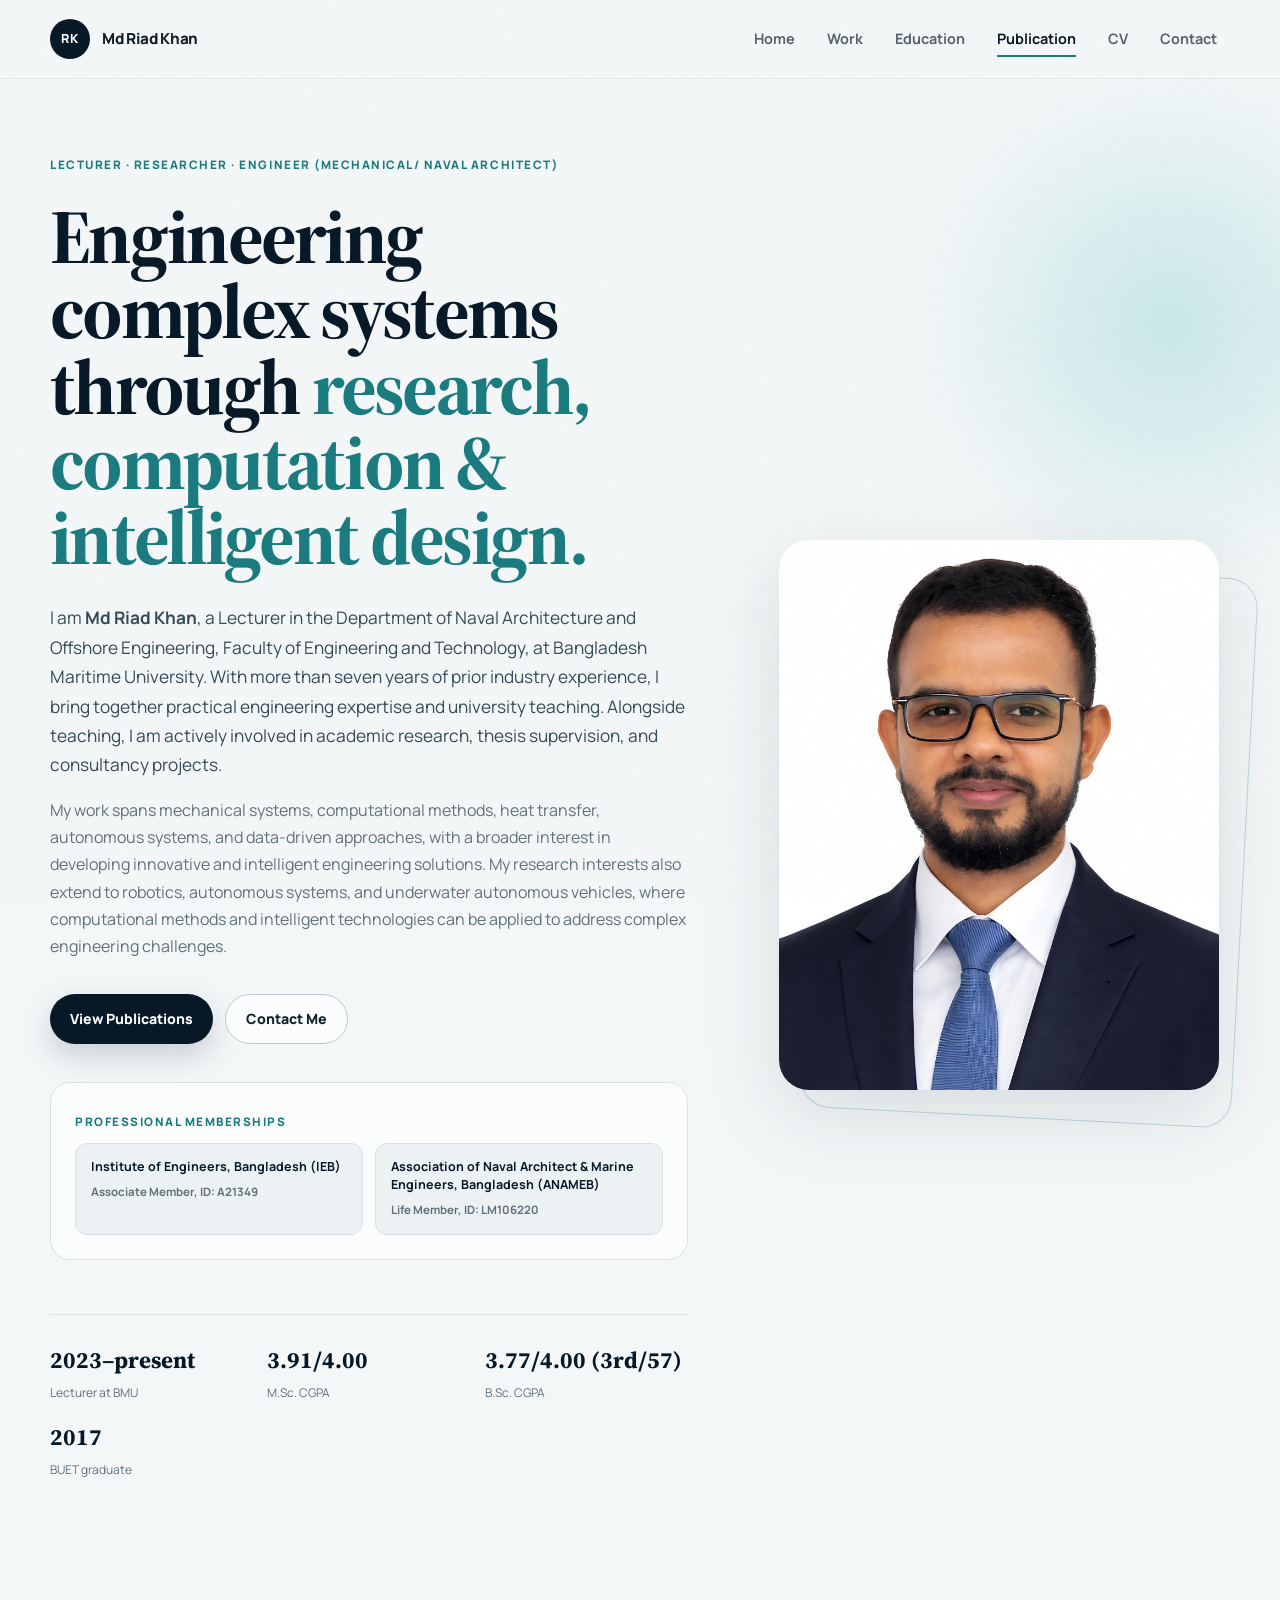
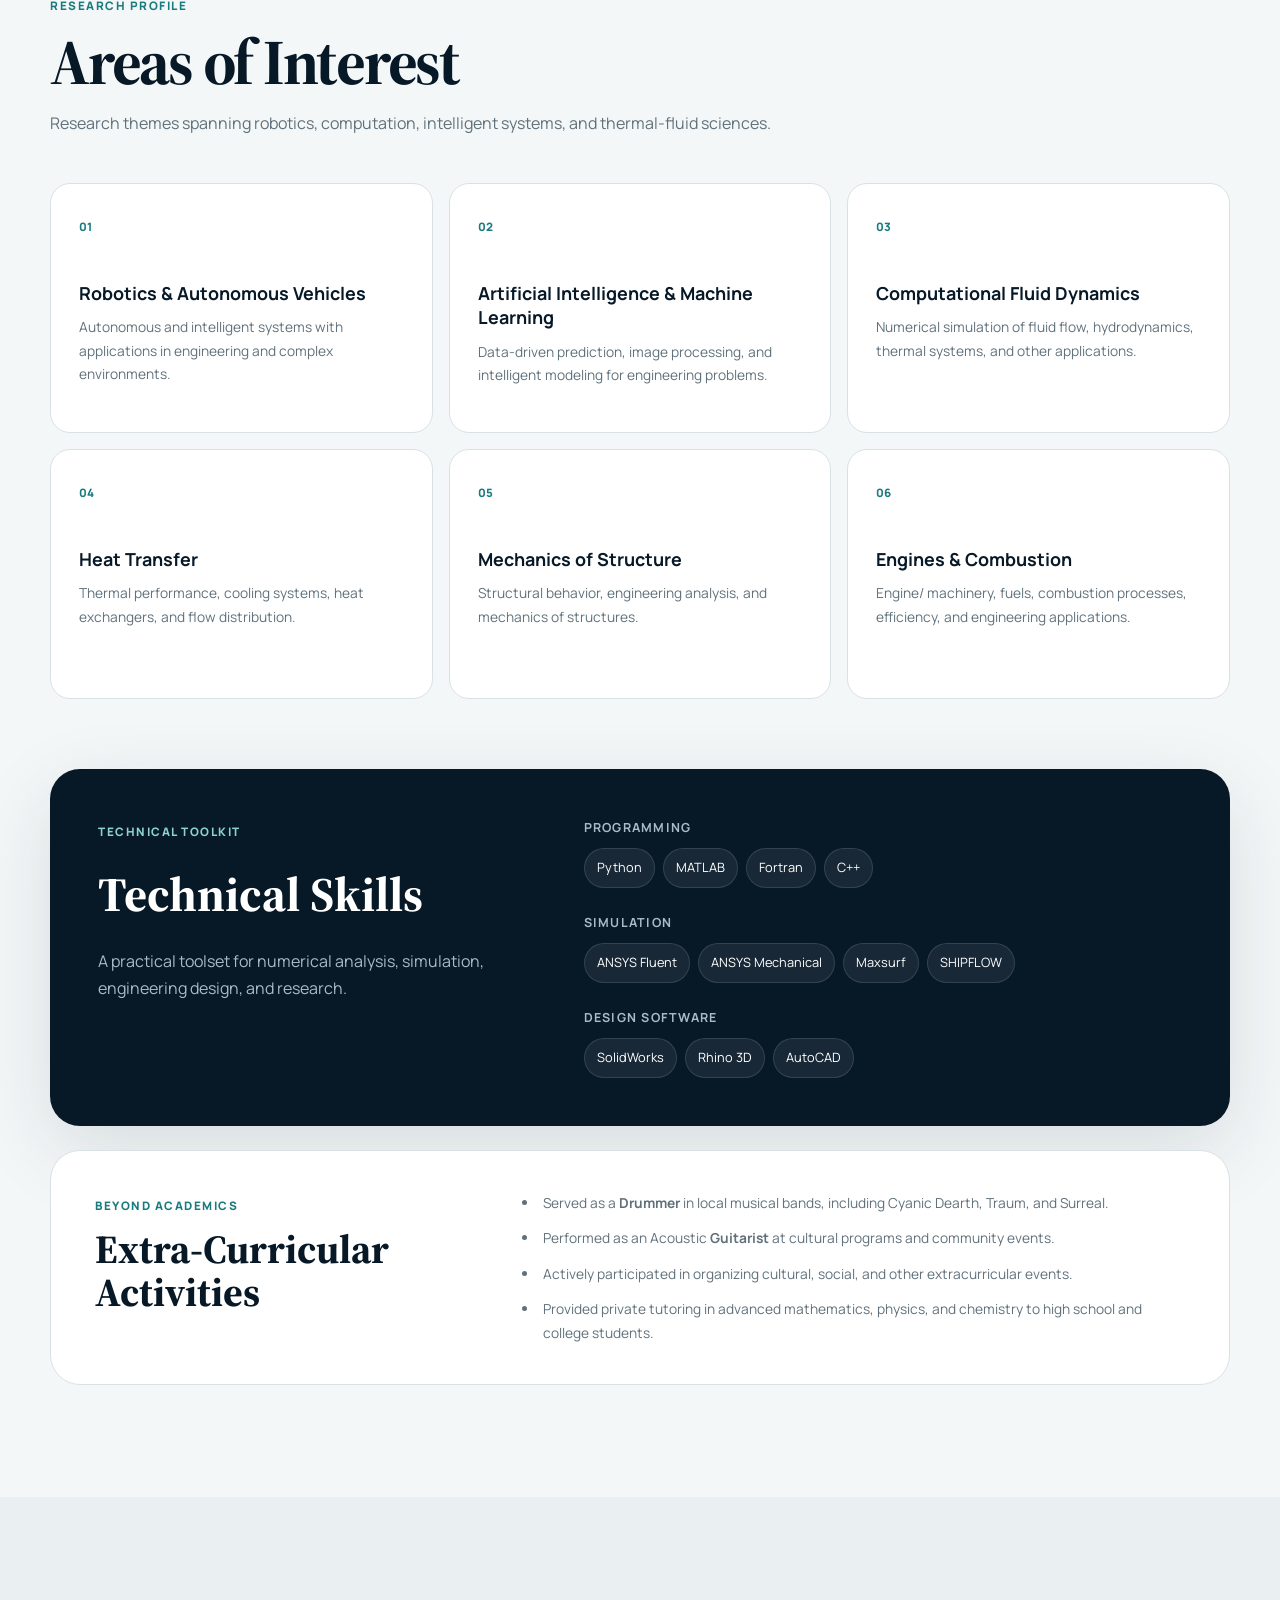
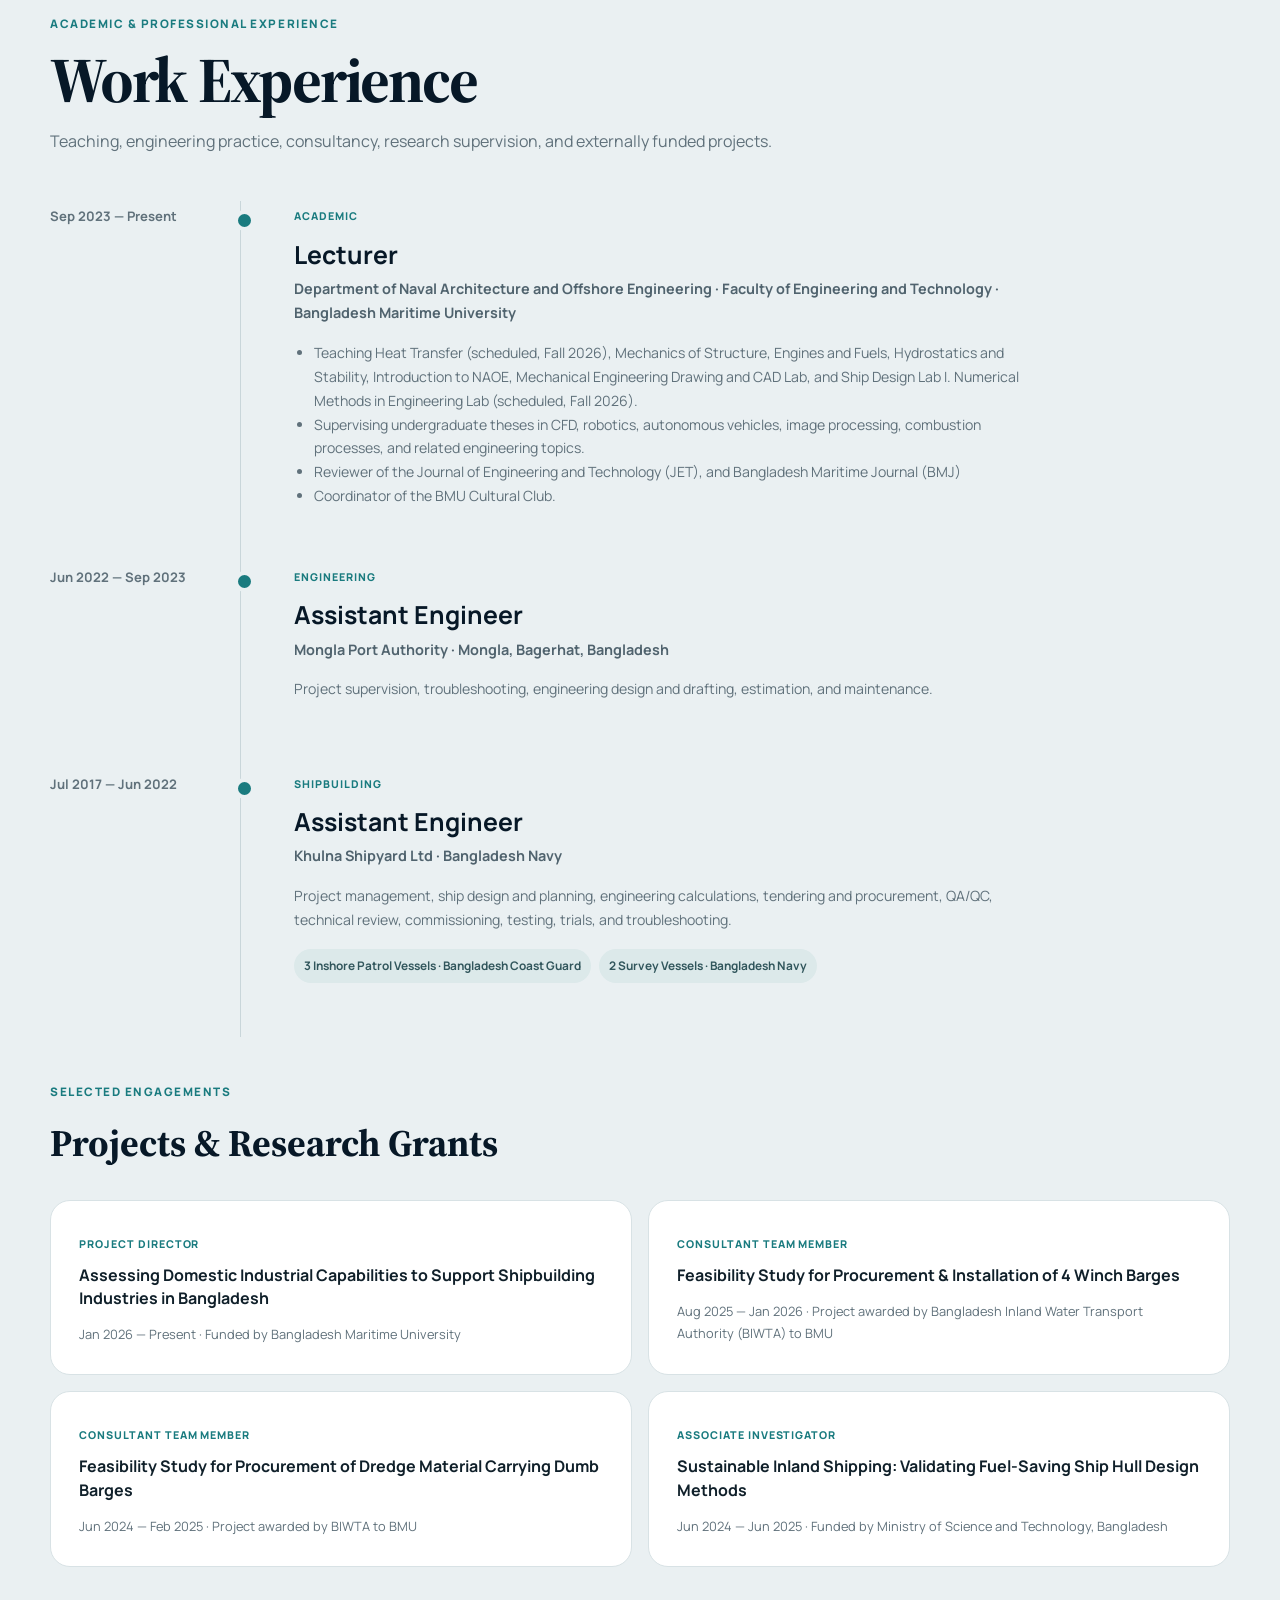
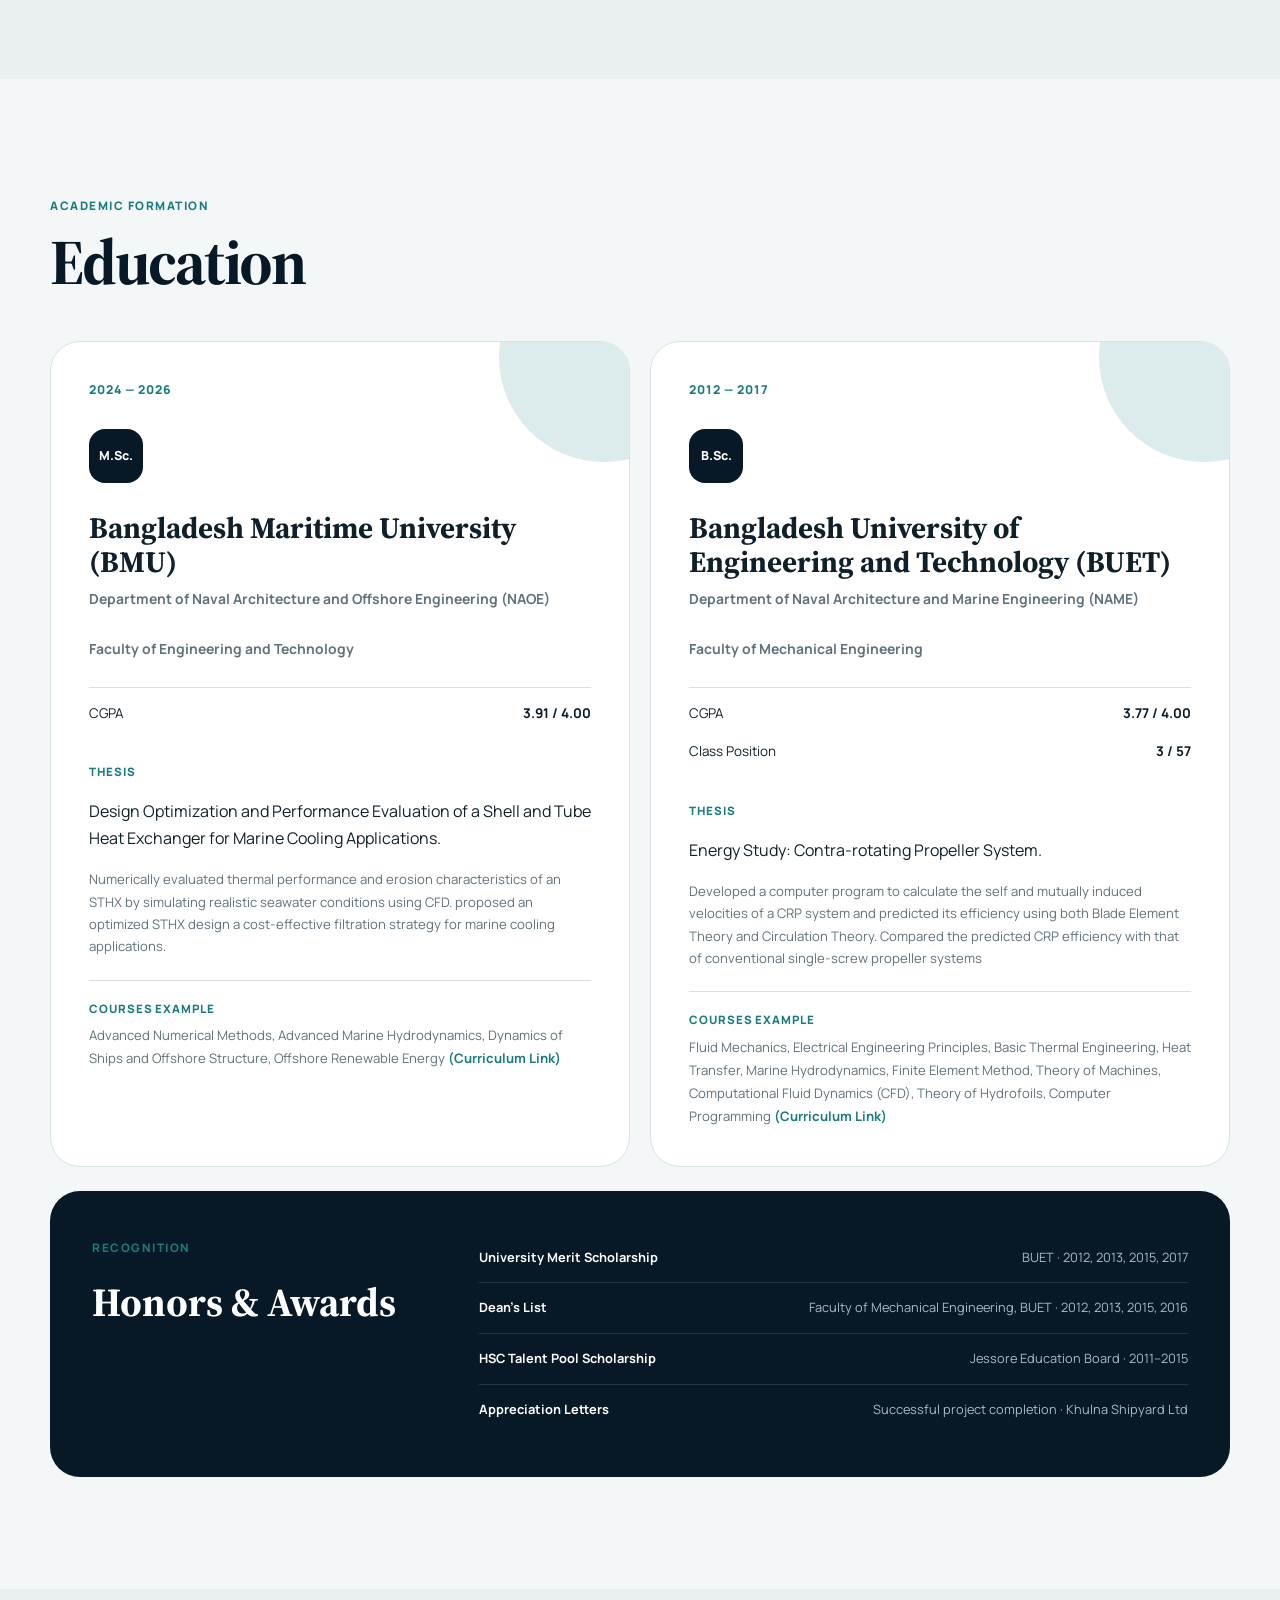
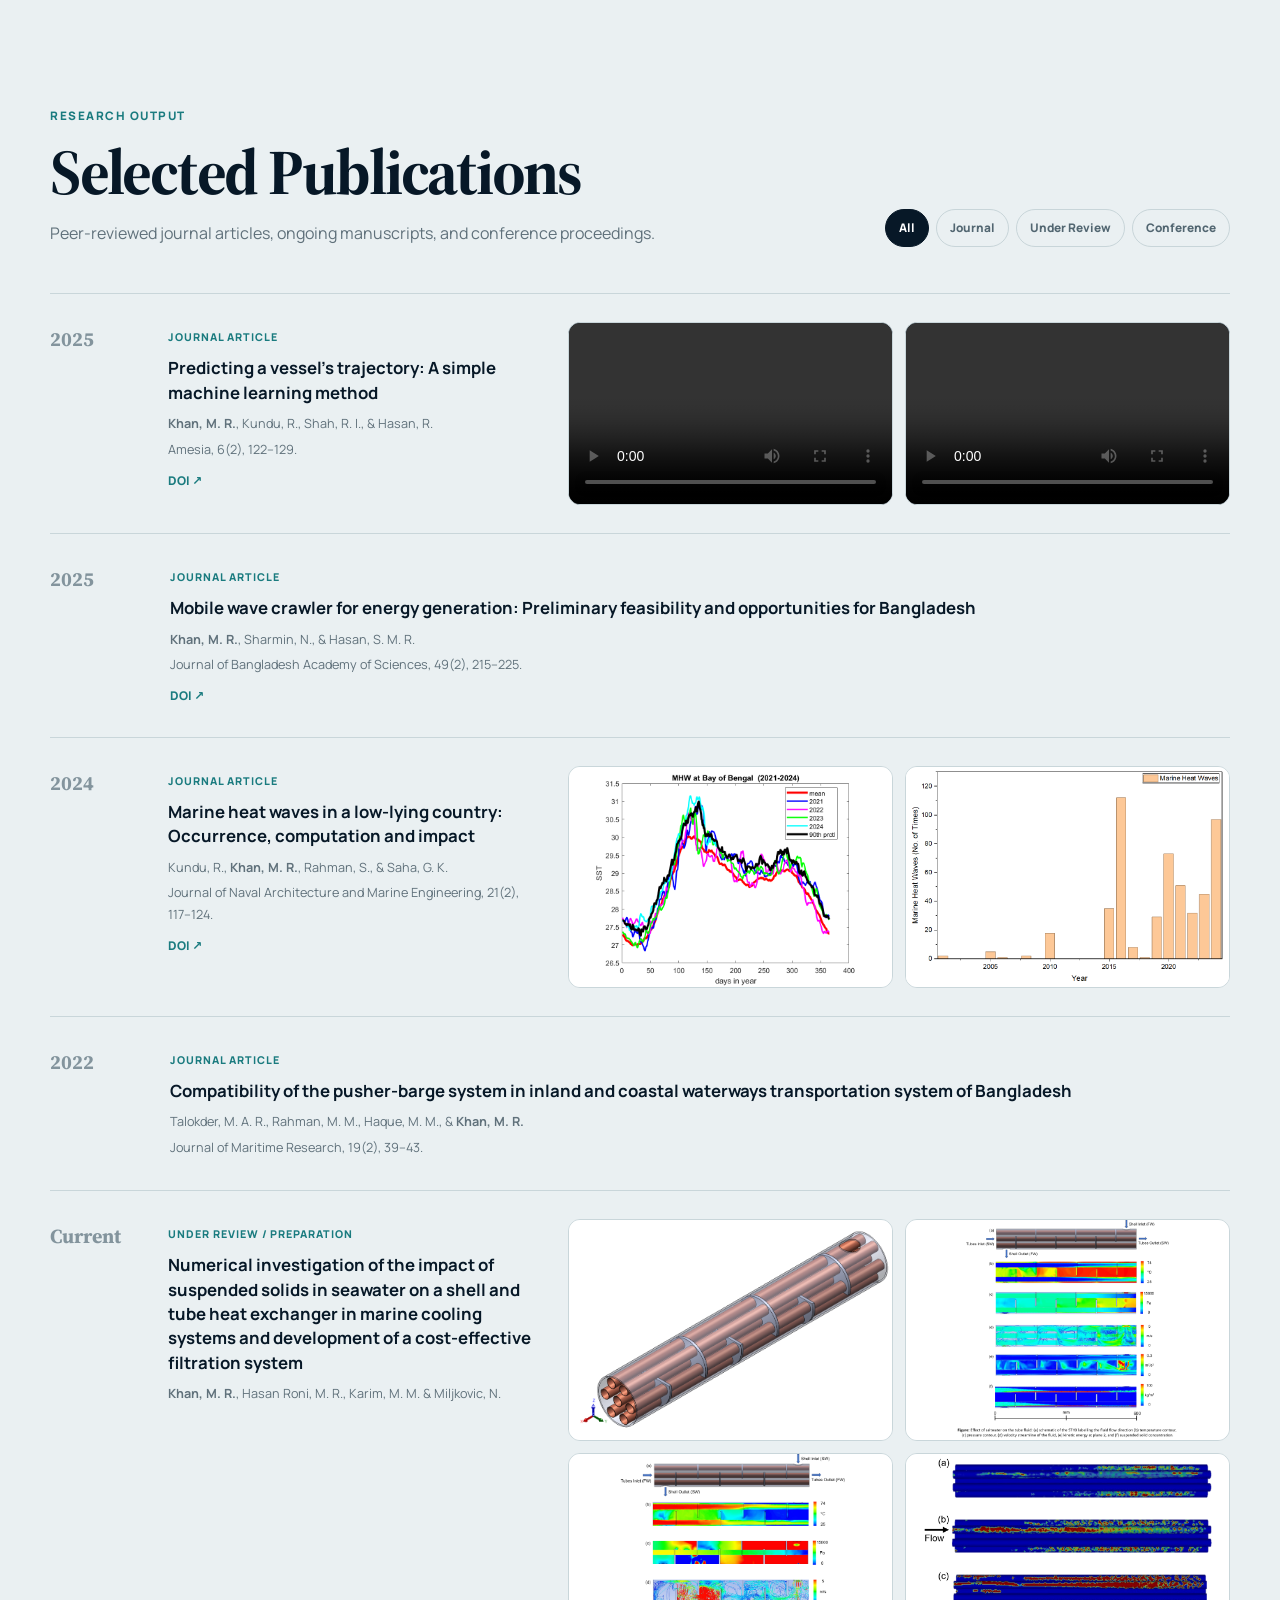
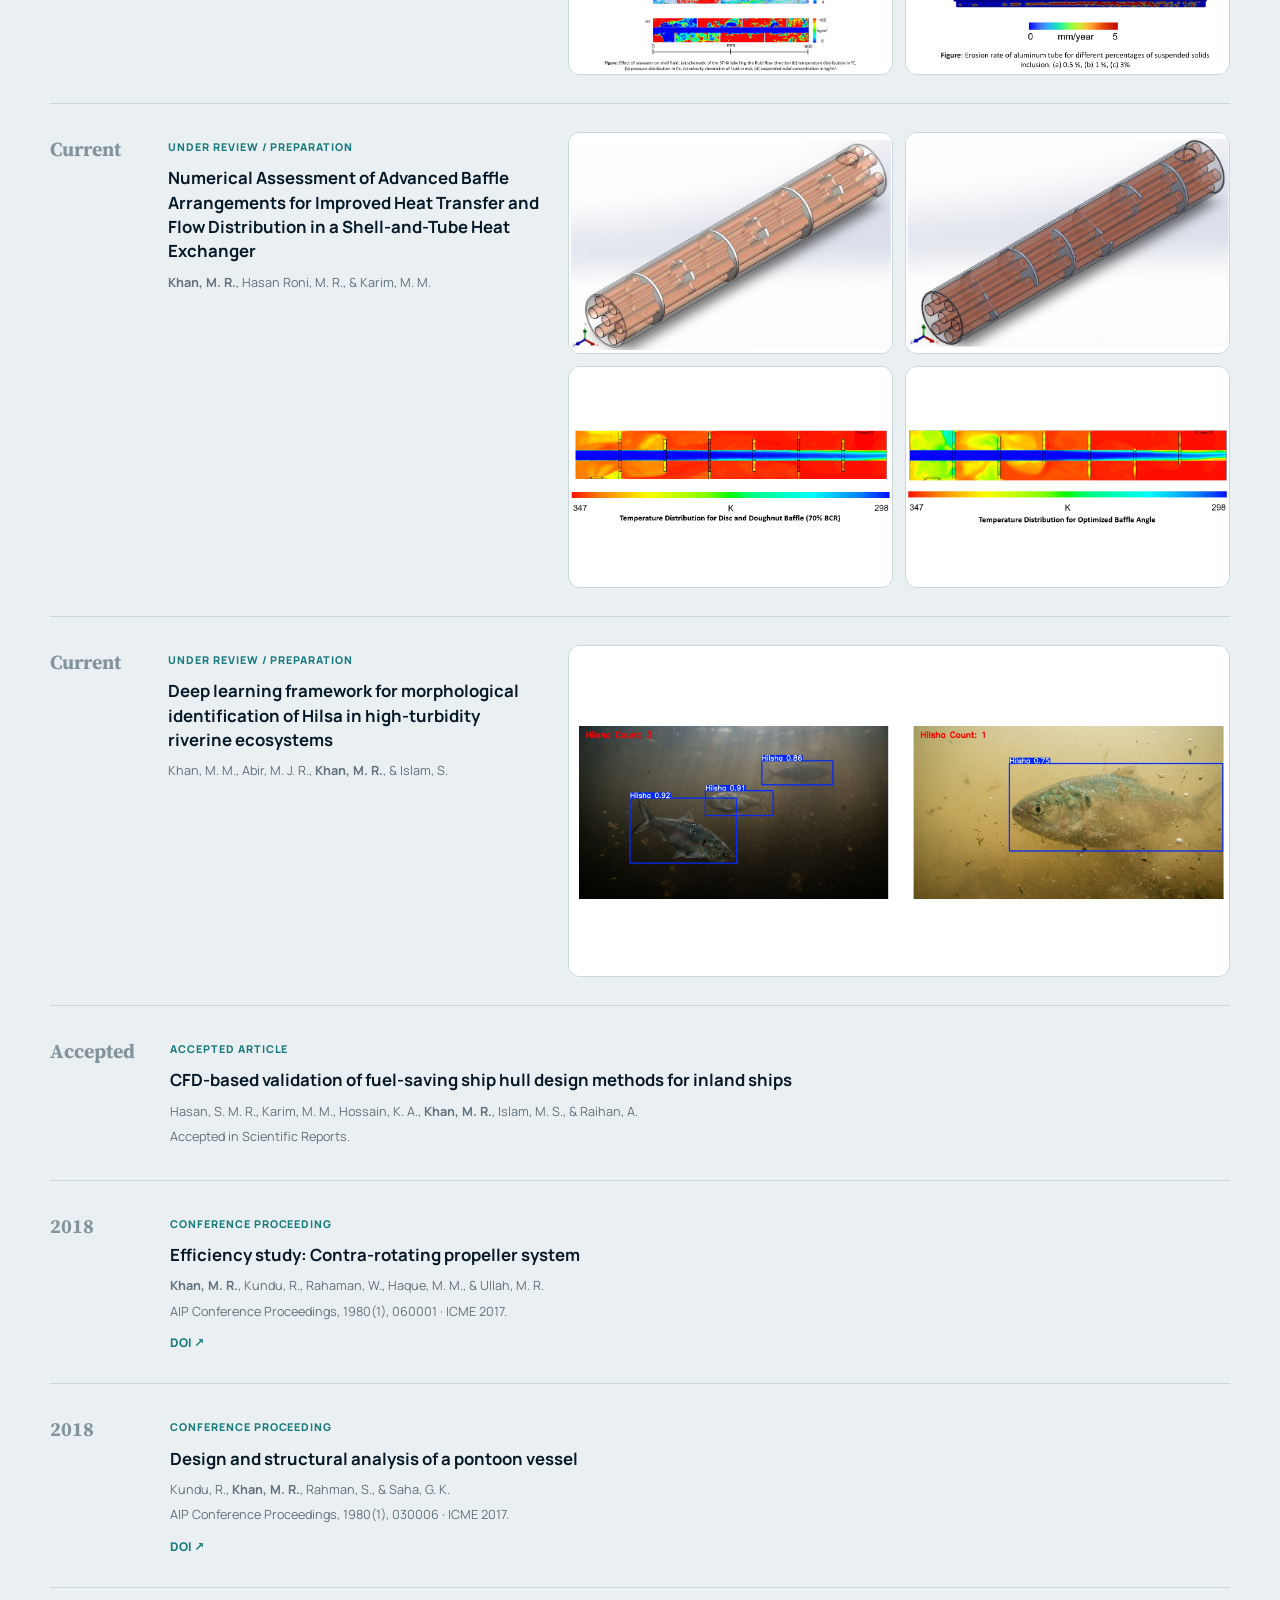
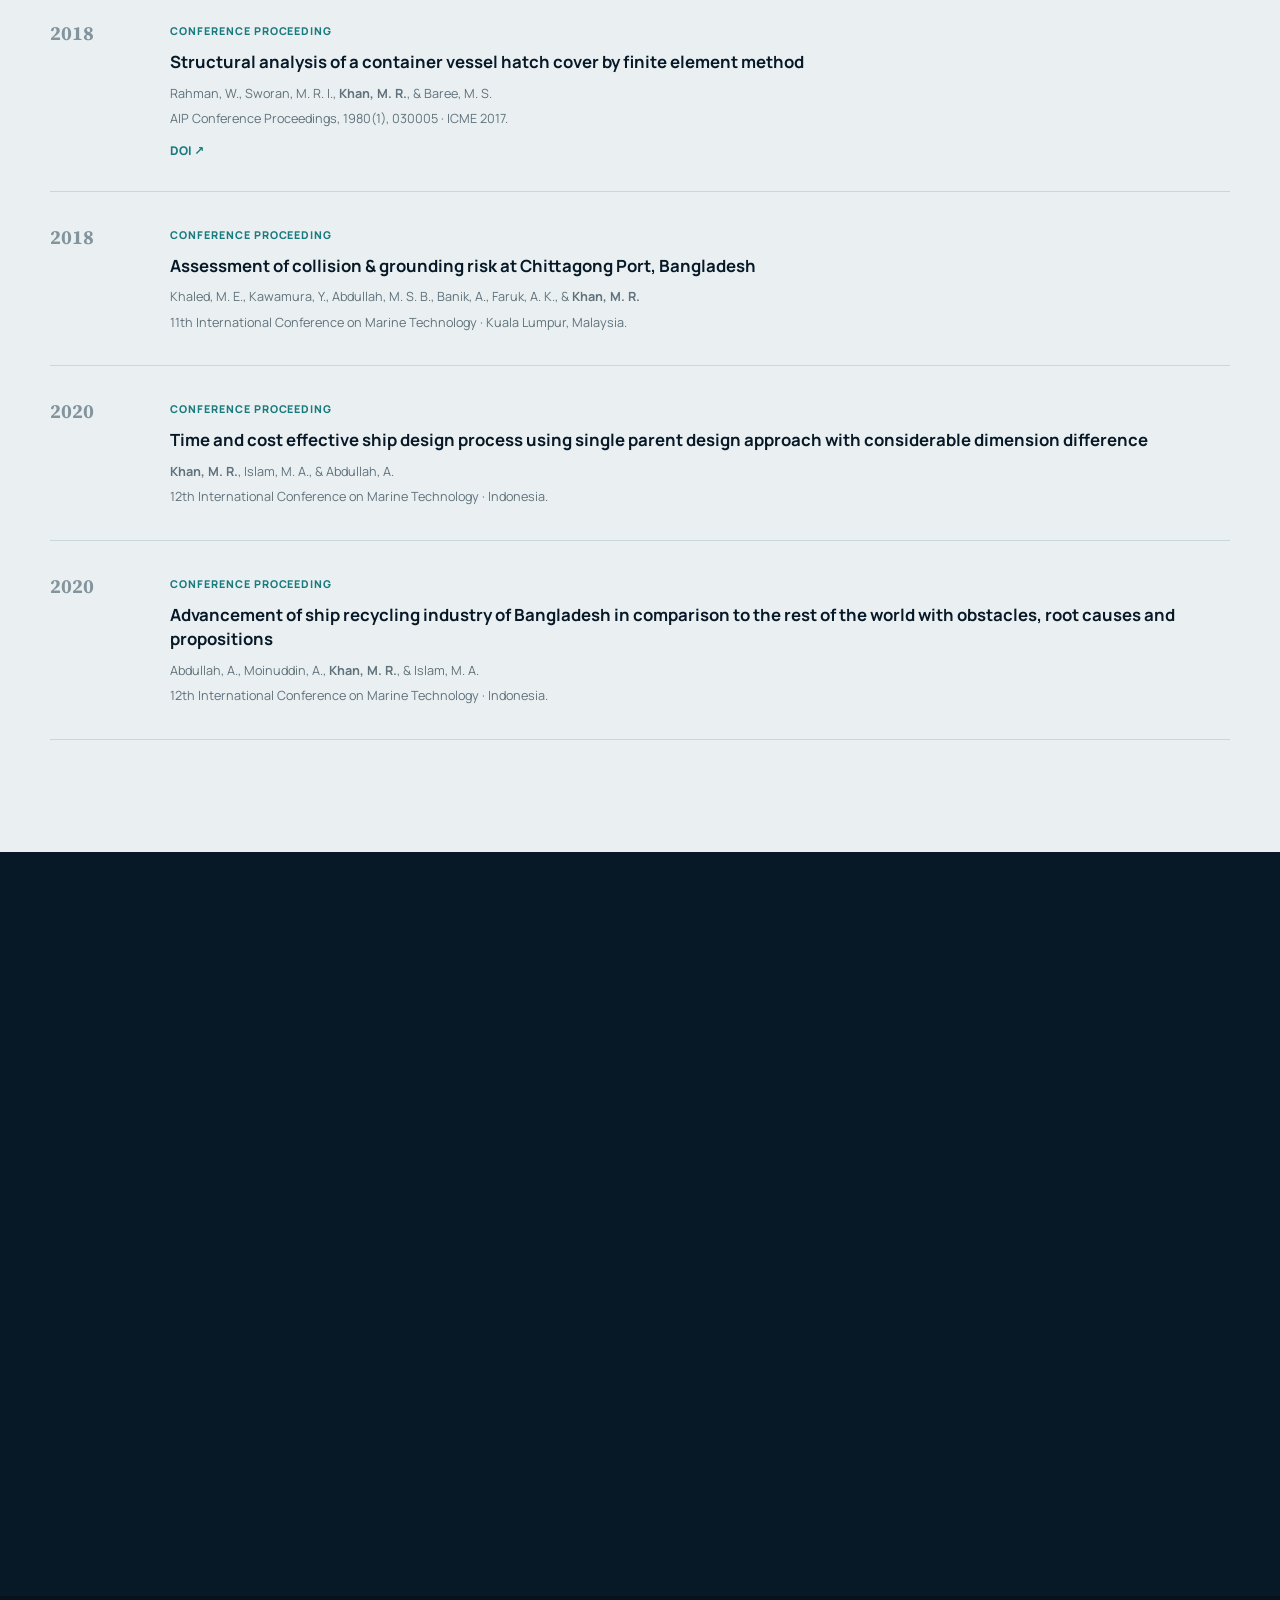
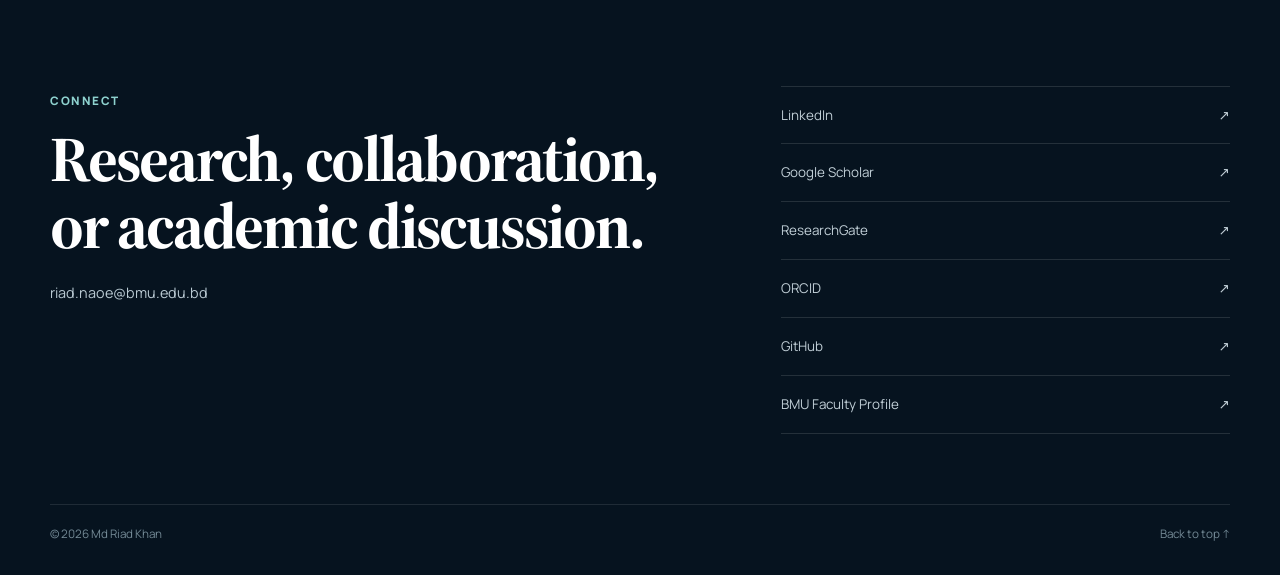
==== commit 96dcfdb5: "Update index.html" ====
--- a/index.html
+++ b/index.html
@@ -672,7 +672,7 @@
                 <div class="pub-media-grid">
                   <a
                     class="pub-media-link"
-                    href="media/publications/suspended-solids-heat-exchanger-1.jpg"
+                    href="media/1.png"
                     target="_blank"
                     rel="noopener"
                   >
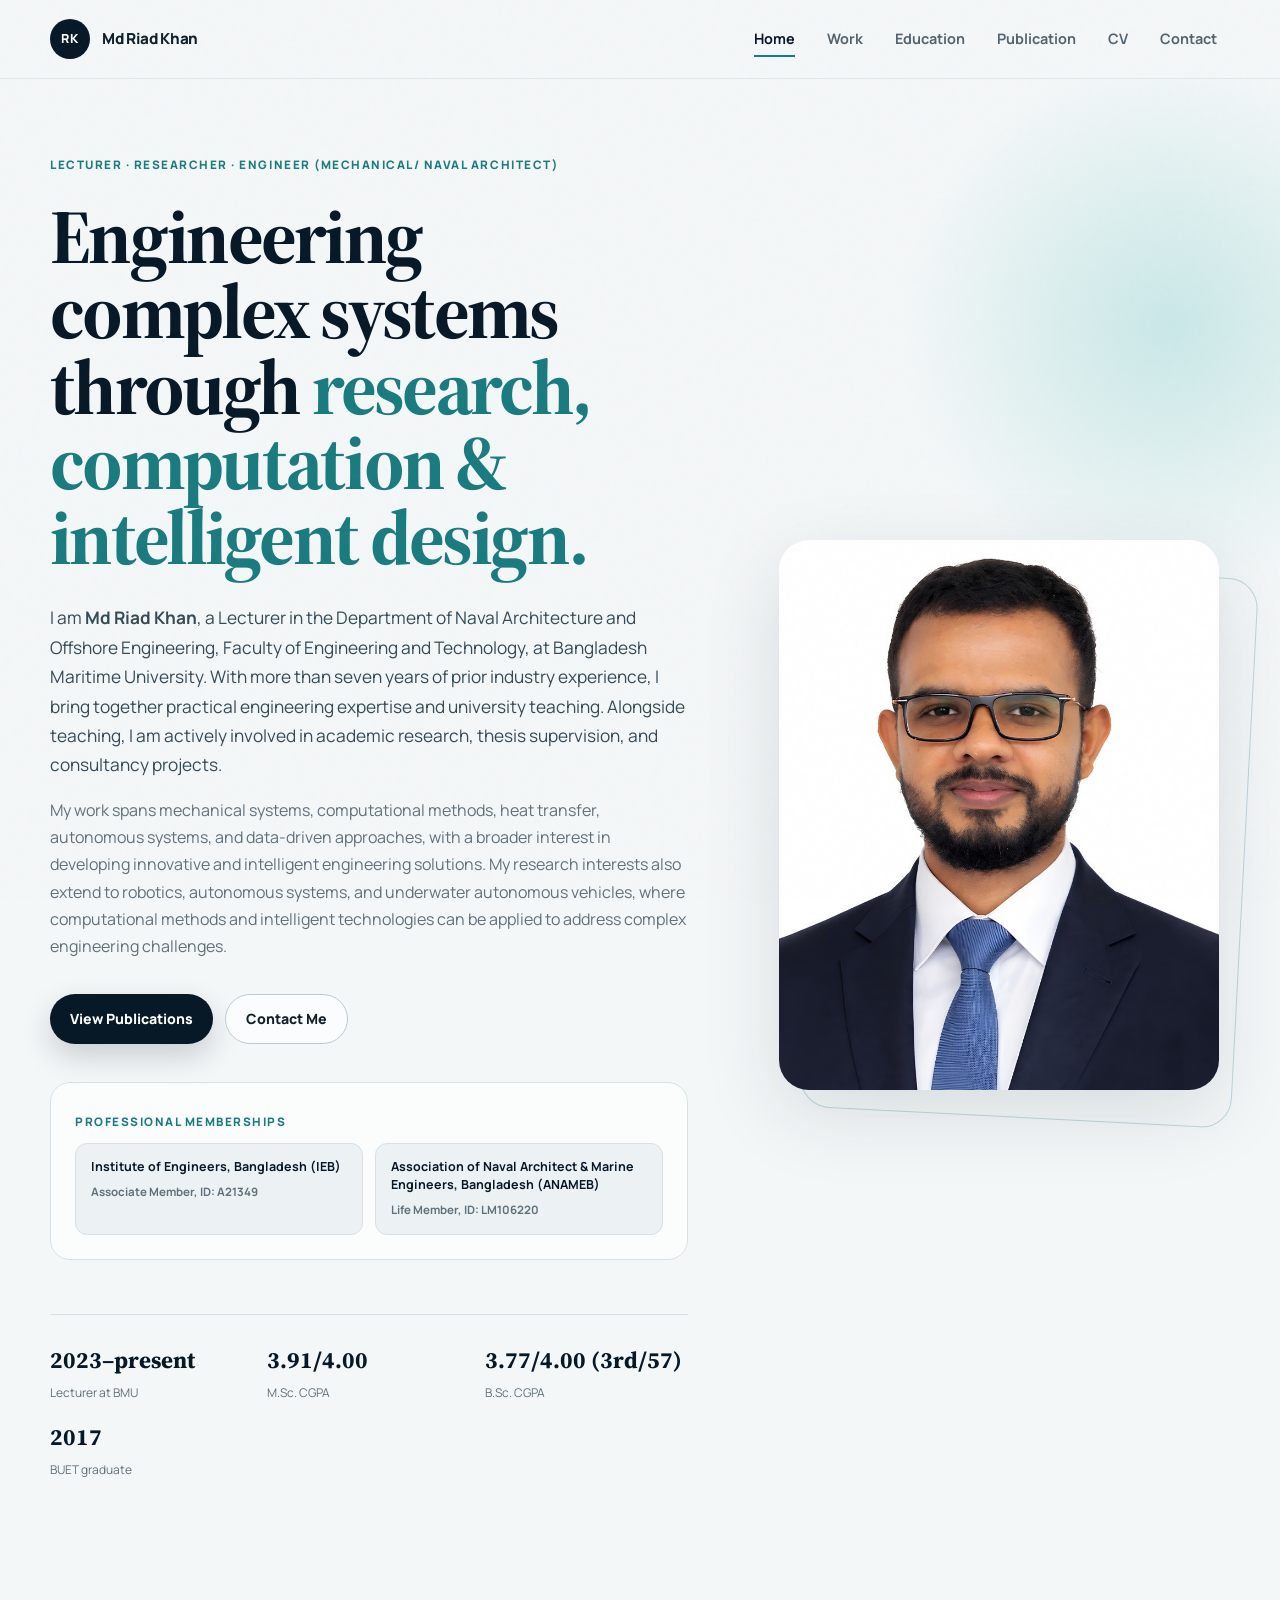
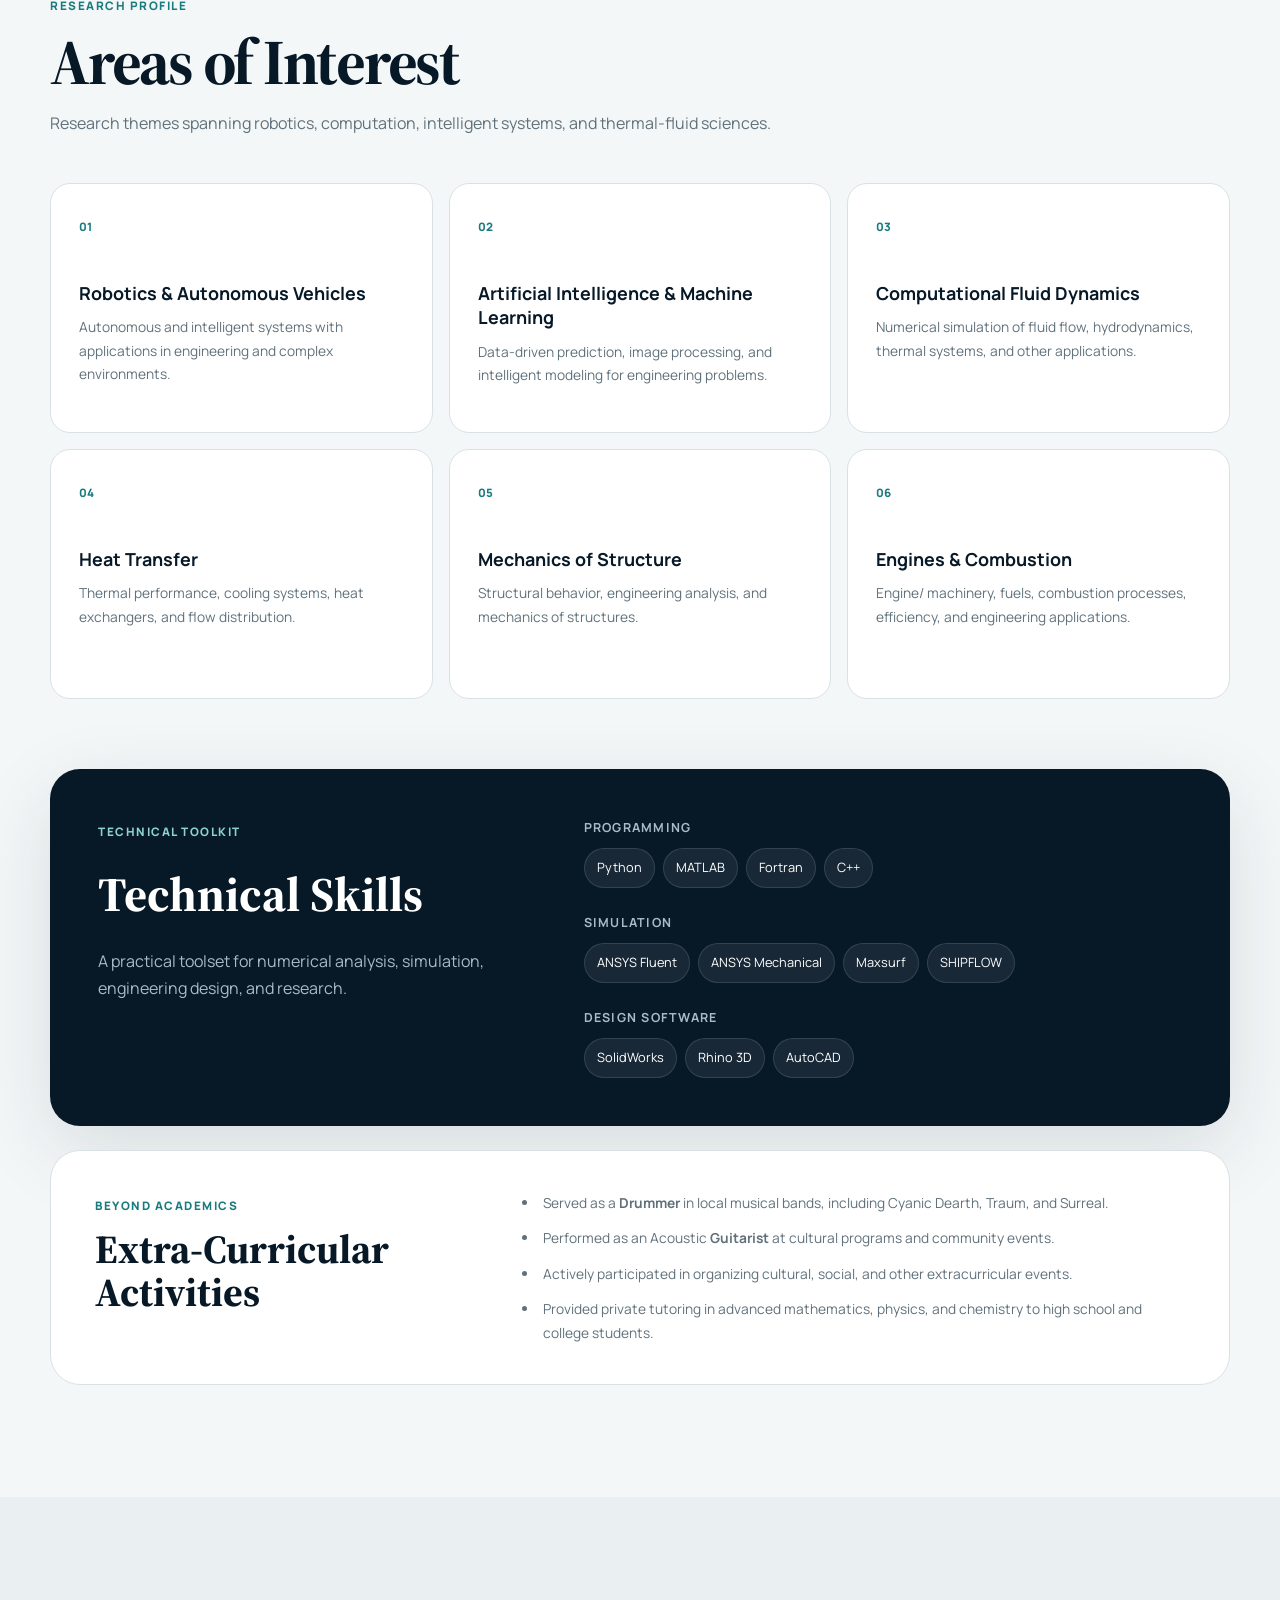
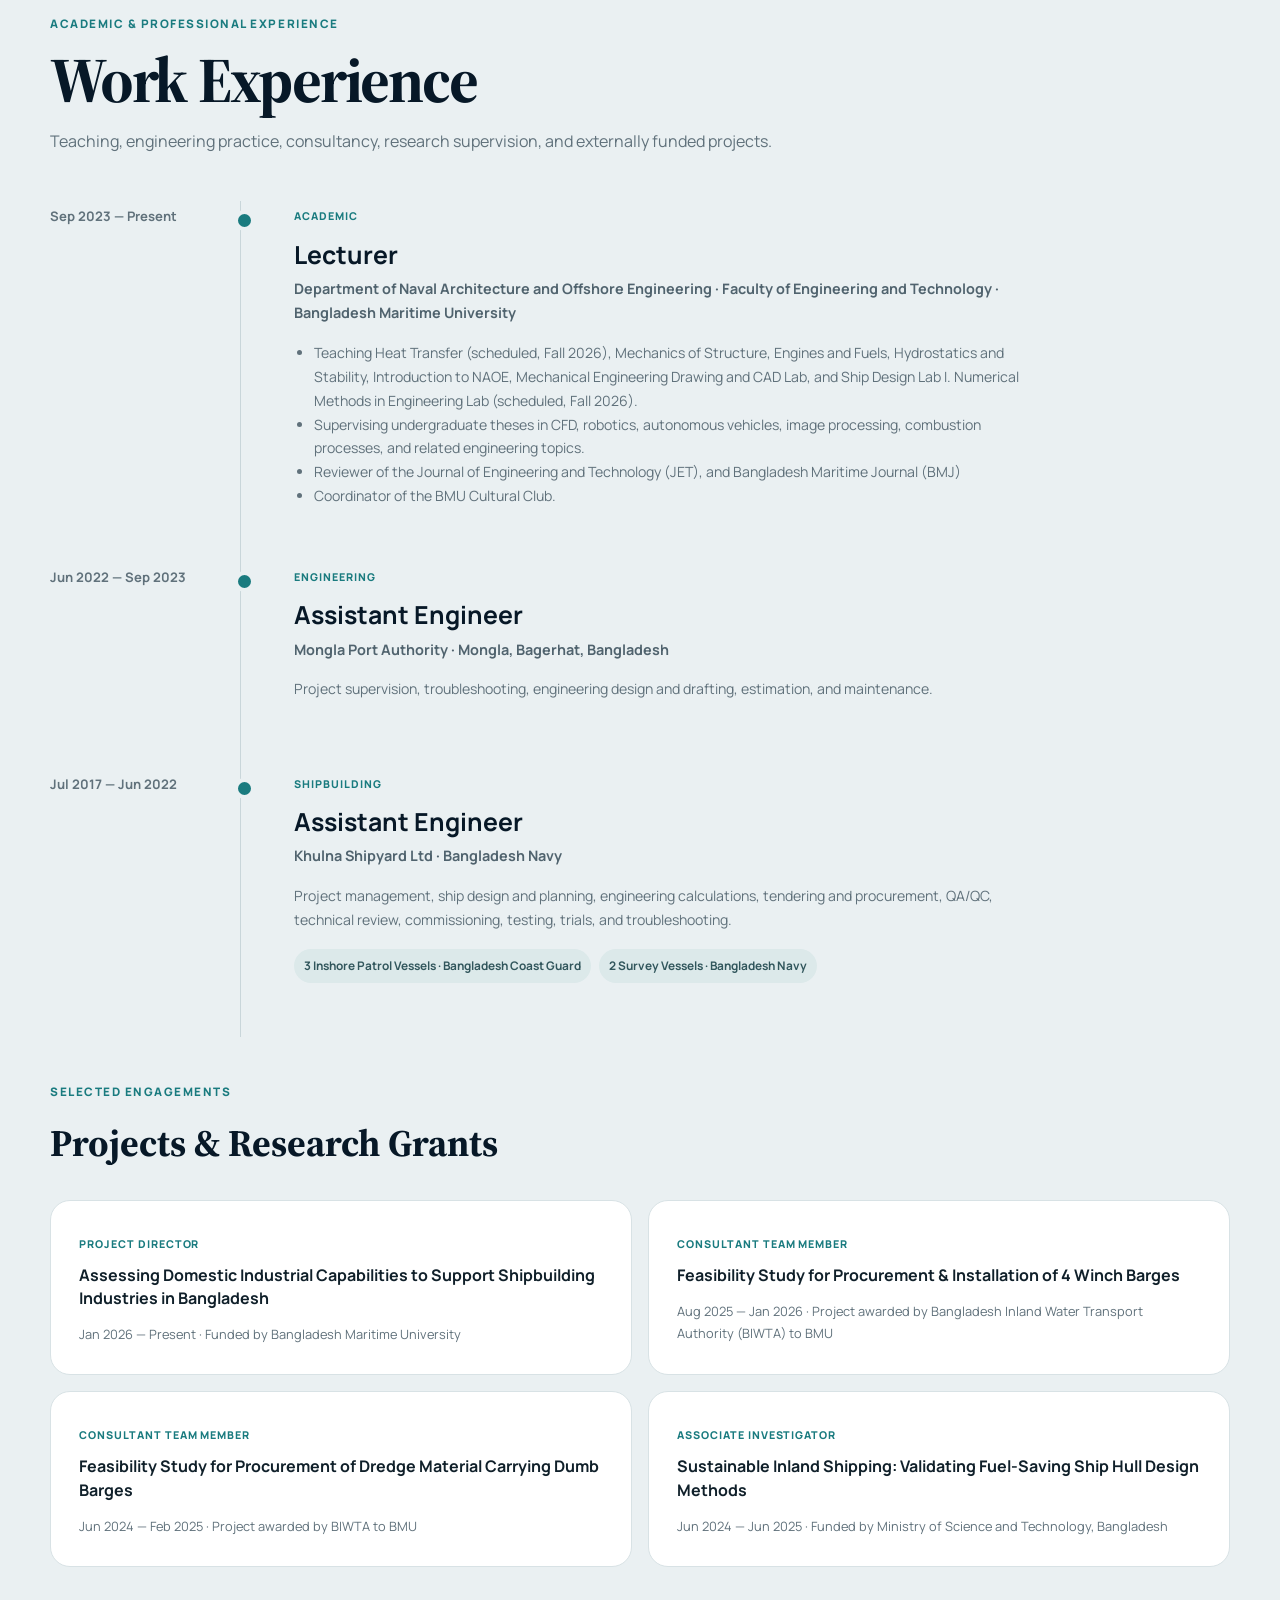
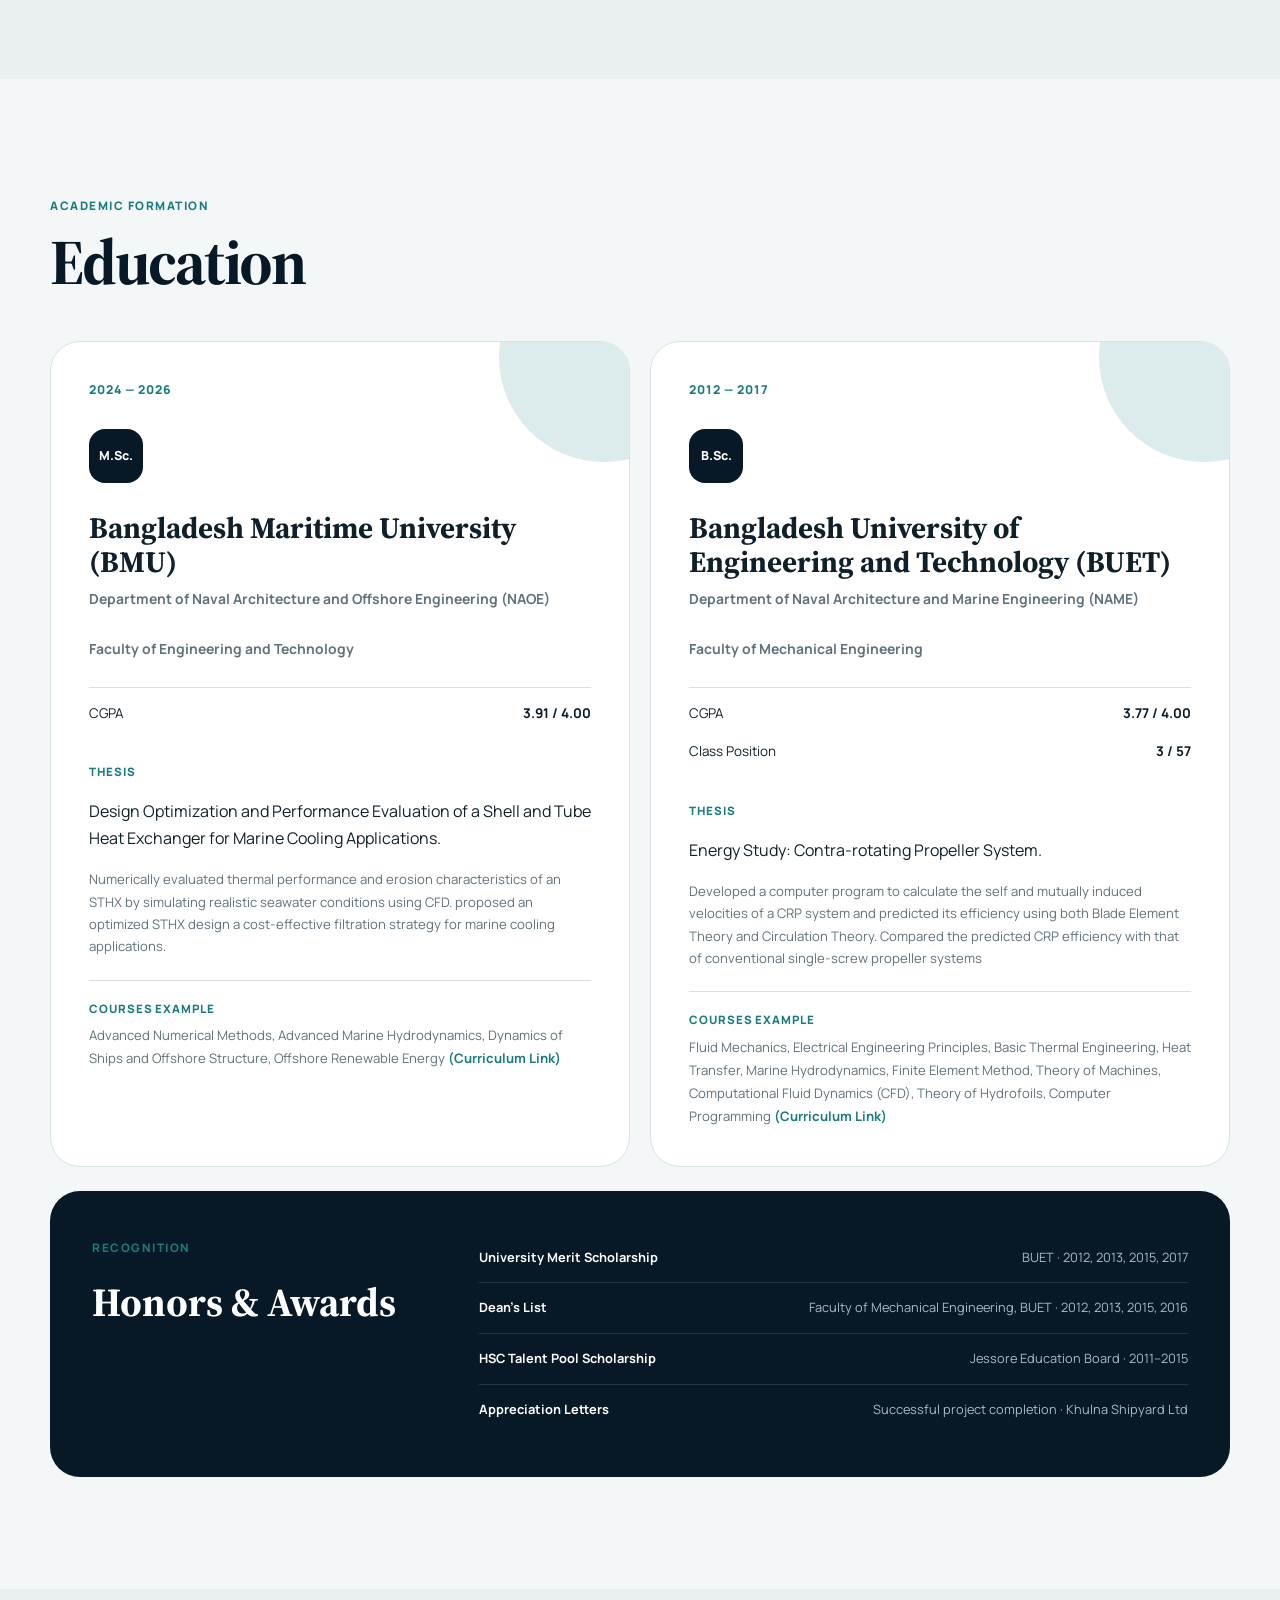
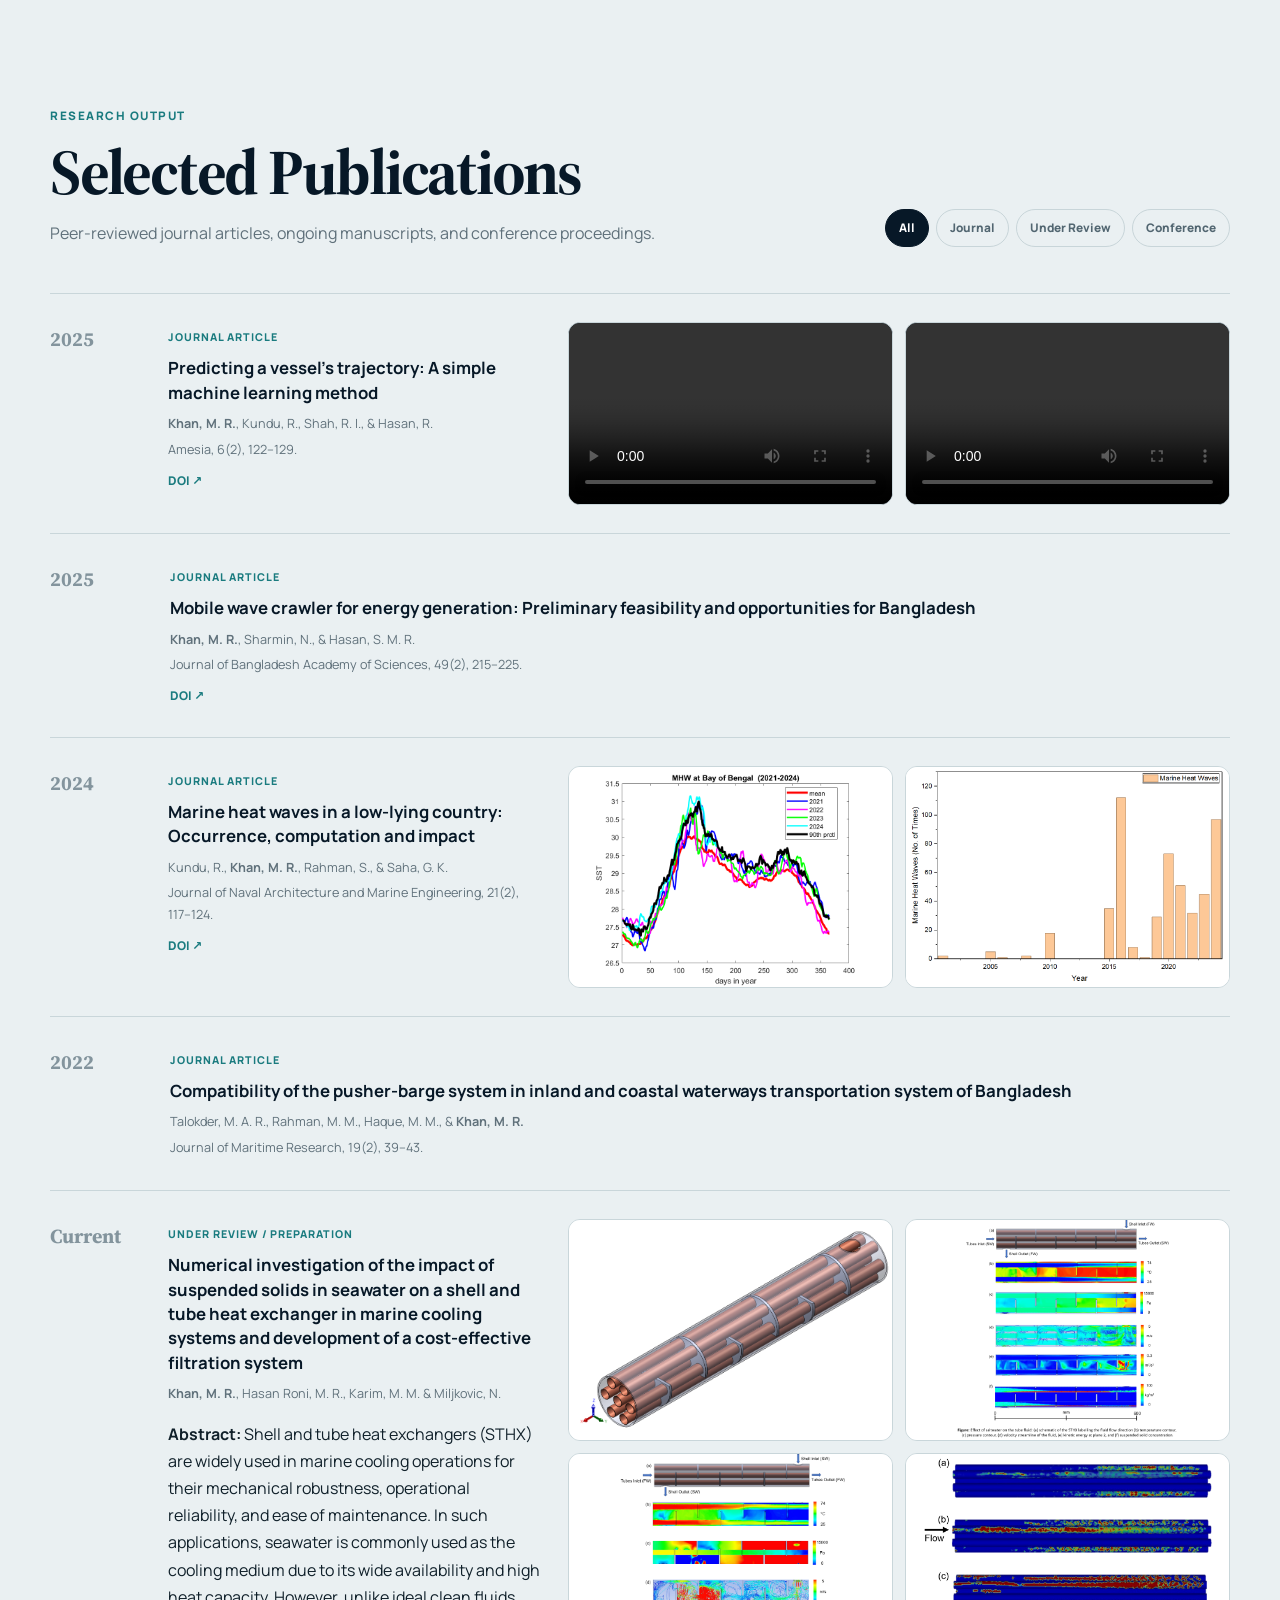
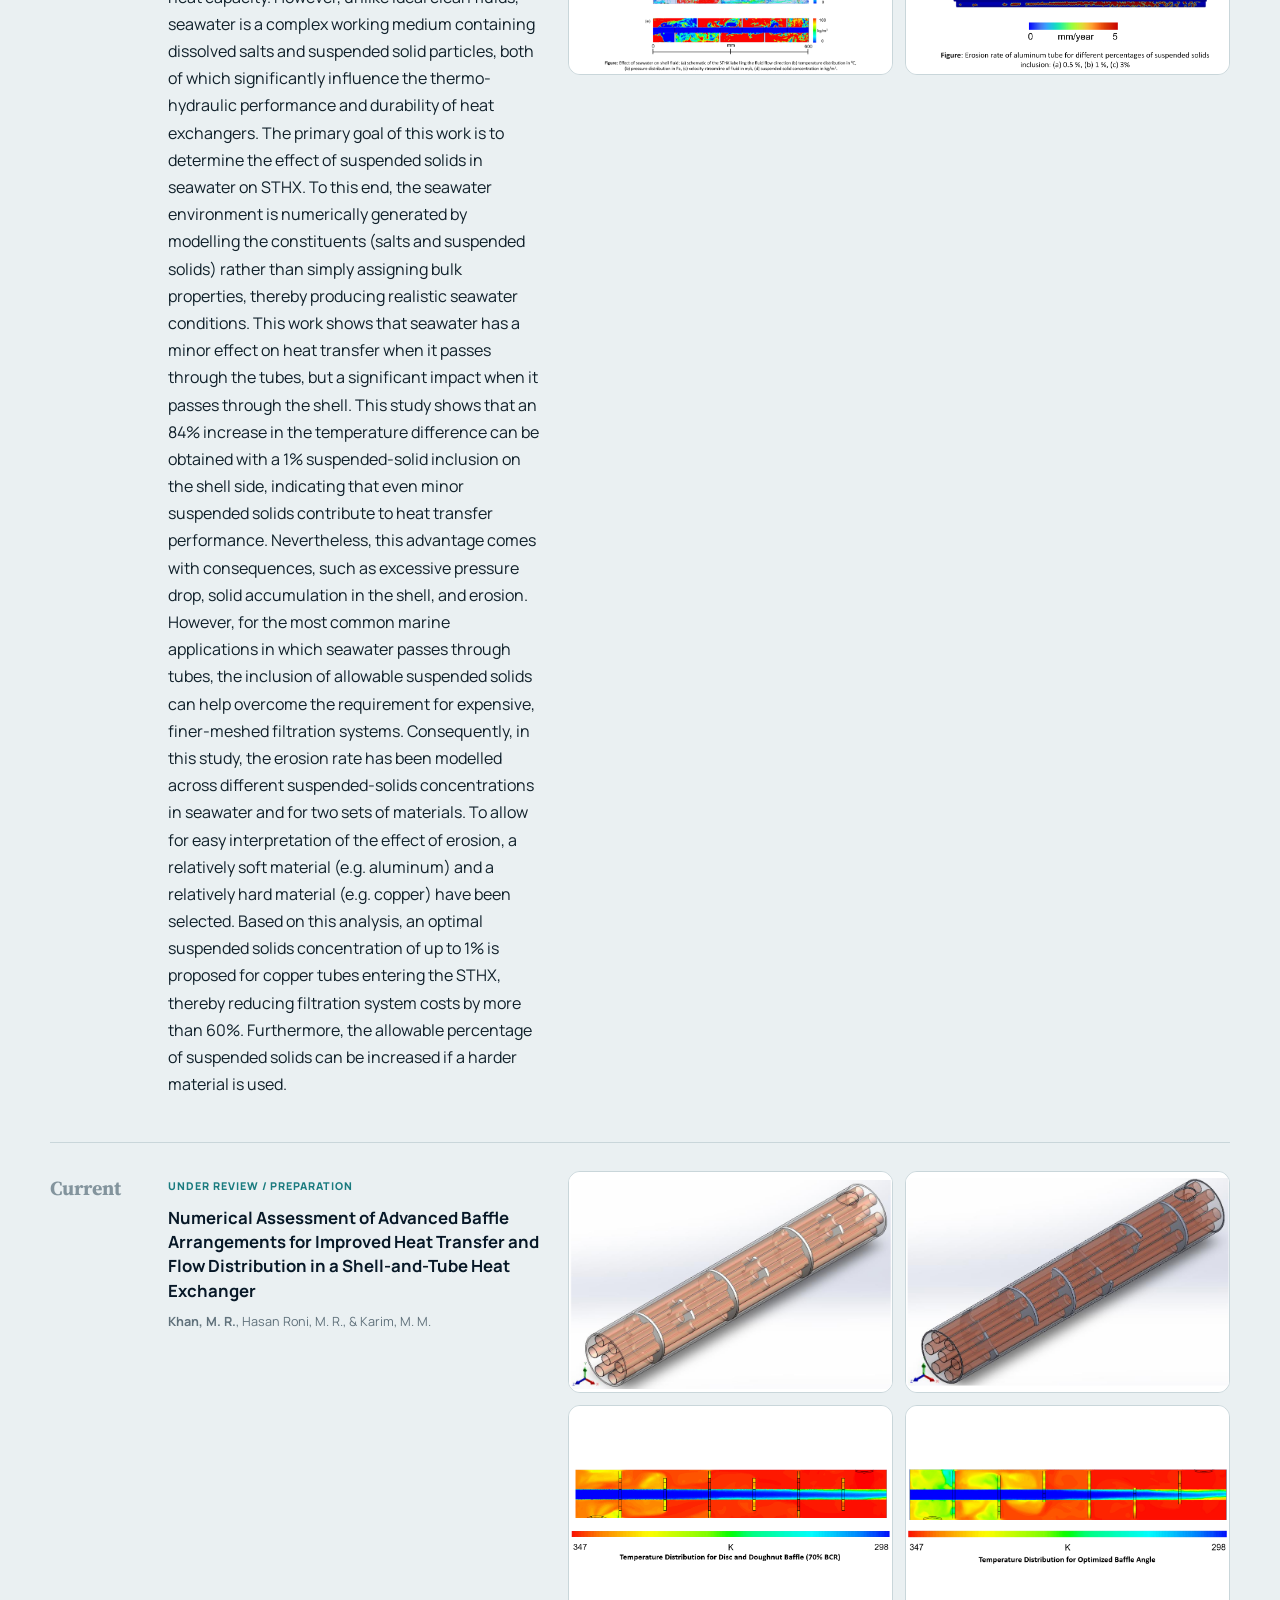
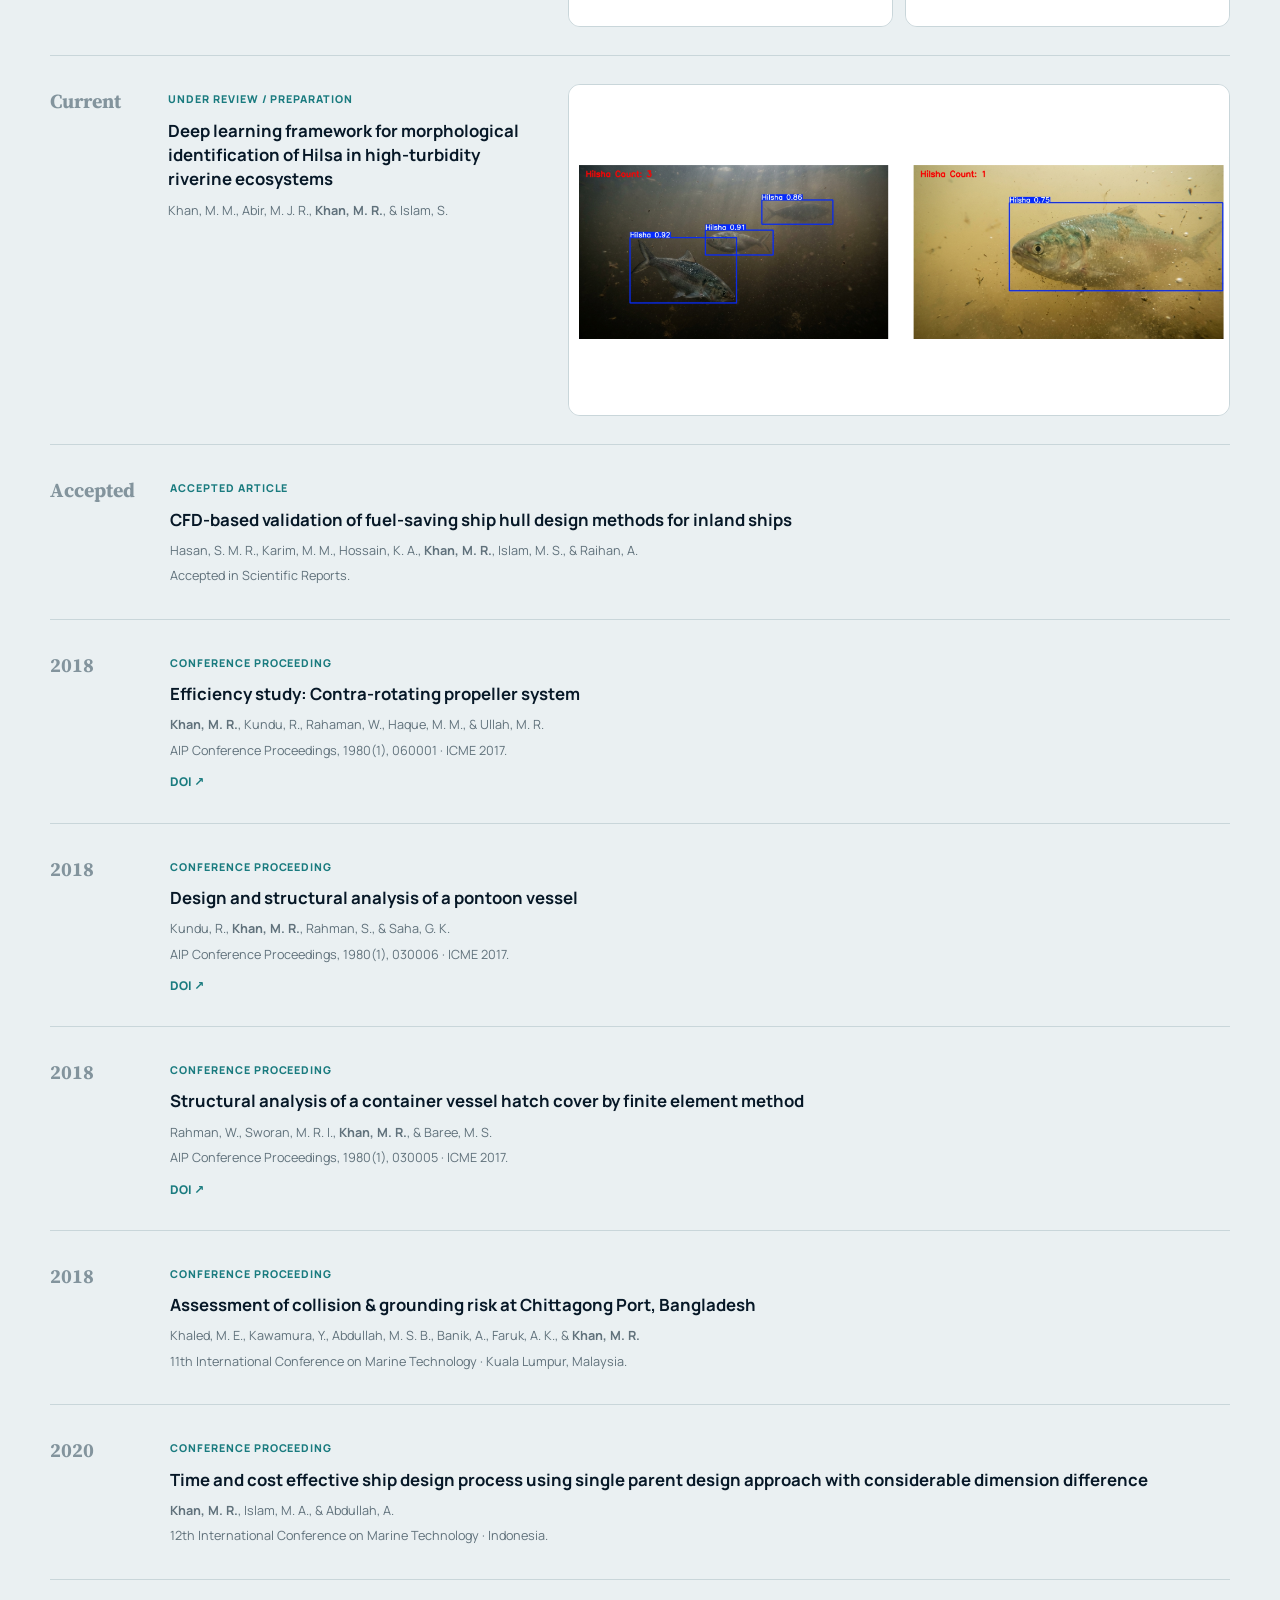
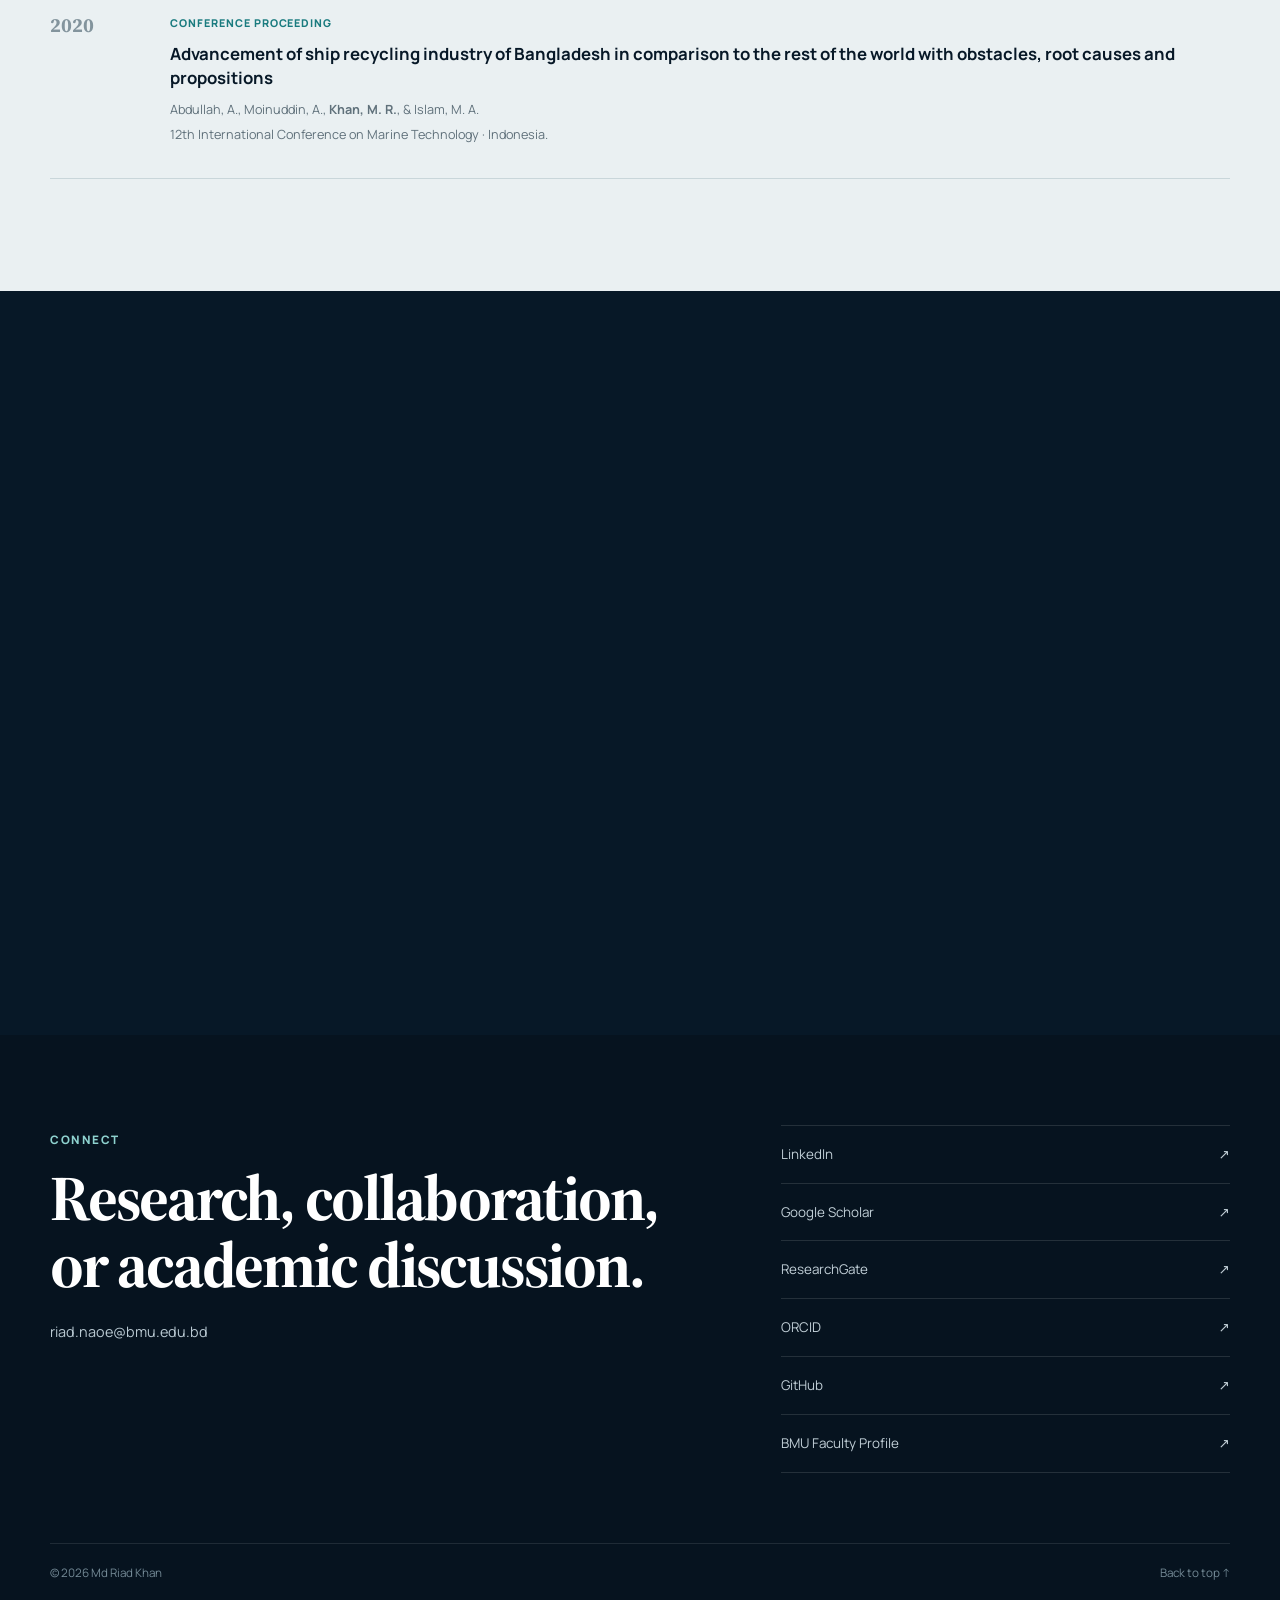
==== commit 57551606: "Update index.html" ====
--- a/index.html
+++ b/index.html
@@ -667,6 +667,9 @@
                 <p class="authors">
                   <strong>Khan, M. R.</strong>, Hasan Roni, M. R., Karim, M. M. & Miljkovic, N.
                 </p>
+                <p class="abstract">
+                  <strong>Abstract:</strong> Shell and tube heat exchangers (STHX) are widely used in marine cooling operations for their mechanical robustness, operational reliability, and ease of maintenance. In such applications, seawater is commonly used as the cooling medium due to its wide availability and high heat capacity. However, unlike ideal clean fluids, seawater is a complex working medium containing dissolved salts and suspended solid particles, both of which significantly influence the thermo-hydraulic performance and durability of heat exchangers. The primary goal of this work is to determine the effect of suspended solids in seawater on STHX. To this end, the seawater environment is numerically generated by modelling the constituents (salts and suspended solids) rather than simply assigning bulk properties, thereby producing realistic seawater conditions. This work shows that seawater has a minor effect on heat transfer when it passes through the tubes, but a significant impact when it passes through the shell. This study shows that an 84% increase in the temperature difference can be obtained with a 1% suspended-solid inclusion on the shell side, indicating that even minor suspended solids contribute to heat transfer performance. Nevertheless, this advantage comes with consequences, such as excessive pressure drop, solid accumulation in the shell, and erosion. However, for the most common marine applications in which seawater passes through tubes, the inclusion of allowable suspended solids can help overcome the requirement for expensive, finer-meshed filtration systems. Consequently, in this study, the erosion rate has been modelled across different suspended-solids concentrations in seawater and for two sets of materials. To allow for easy interpretation of the effect of erosion, a relatively soft material (e.g. aluminum) and a relatively hard material (e.g. copper) have been selected. Based on this analysis, an optimal suspended solids concentration of up to 1% is proposed for copper tubes entering the STHX, thereby reducing filtration system costs by more than 60%. Furthermore, the allowable percentage of suspended solids can be increased if a harder material is used.
+                </p>
               </div>
               <div class="pub-media" aria-label="Article figures">
                 <div class="pub-media-grid">
@@ -684,7 +687,7 @@
                   </a>
                   <a
                     class="pub-media-link"
-                    href="media/publications/suspended-solids-heat-exchanger-2.jpg"
+                    href="media/2.png"
                     target="_blank"
                     rel="noopener"
                   >
@@ -696,7 +699,7 @@
                   </a>
                   <a
                     class="pub-media-link"
-                    href="media/publications/suspended-solids-heat-exchanger-3.jpg"
+                    href="media/3.png"
                     target="_blank"
                     rel="noopener"
                   >
@@ -708,7 +711,7 @@
                   </a>
                   <a
                     class="pub-media-link"
-                    href="media/publications/suspended-solids-heat-exchanger-4.jpg"
+                    href="media/4.png"
                     target="_blank"
                     rel="noopener"
                   >
@@ -740,7 +743,7 @@
                 <div class="pub-media-grid">
                   <a
                     class="pub-media-link"
-                    href="media/publications/advanced-baffle-arrangements-1.jpg"
+                    href="media/5.png"
                     target="_blank"
                     rel="noopener"
                   >
@@ -752,7 +755,7 @@
                   </a>
                   <a
                     class="pub-media-link"
-                    href="media/publications/advanced-baffle-arrangements-2.jpg"
+                    href="media/6.png"
                     target="_blank"
                     rel="noopener"
                   >
@@ -764,7 +767,7 @@
                   </a>
                   <a
                     class="pub-media-link"
-                    href="media/publications/advanced-baffle-arrangements-3.jpg"
+                    href="media/7.png"
                     target="_blank"
                     rel="noopener"
                   >
@@ -776,7 +779,7 @@
                   </a>
                   <a
                     class="pub-media-link"
-                    href="media/publications/advanced-baffle-arrangements-4.jpg"
+                    href="media/8.png"
                     target="_blank"
                     rel="noopener"
                   >
@@ -807,7 +810,7 @@
                 <div class="pub-media-grid single">
                   <a
                     class="pub-media-link"
-                    href="media/publications/hilsa-identification-1.jpg"
+                    href="media/9.png"
                     target="_blank"
                     rel="noopener"
                   >
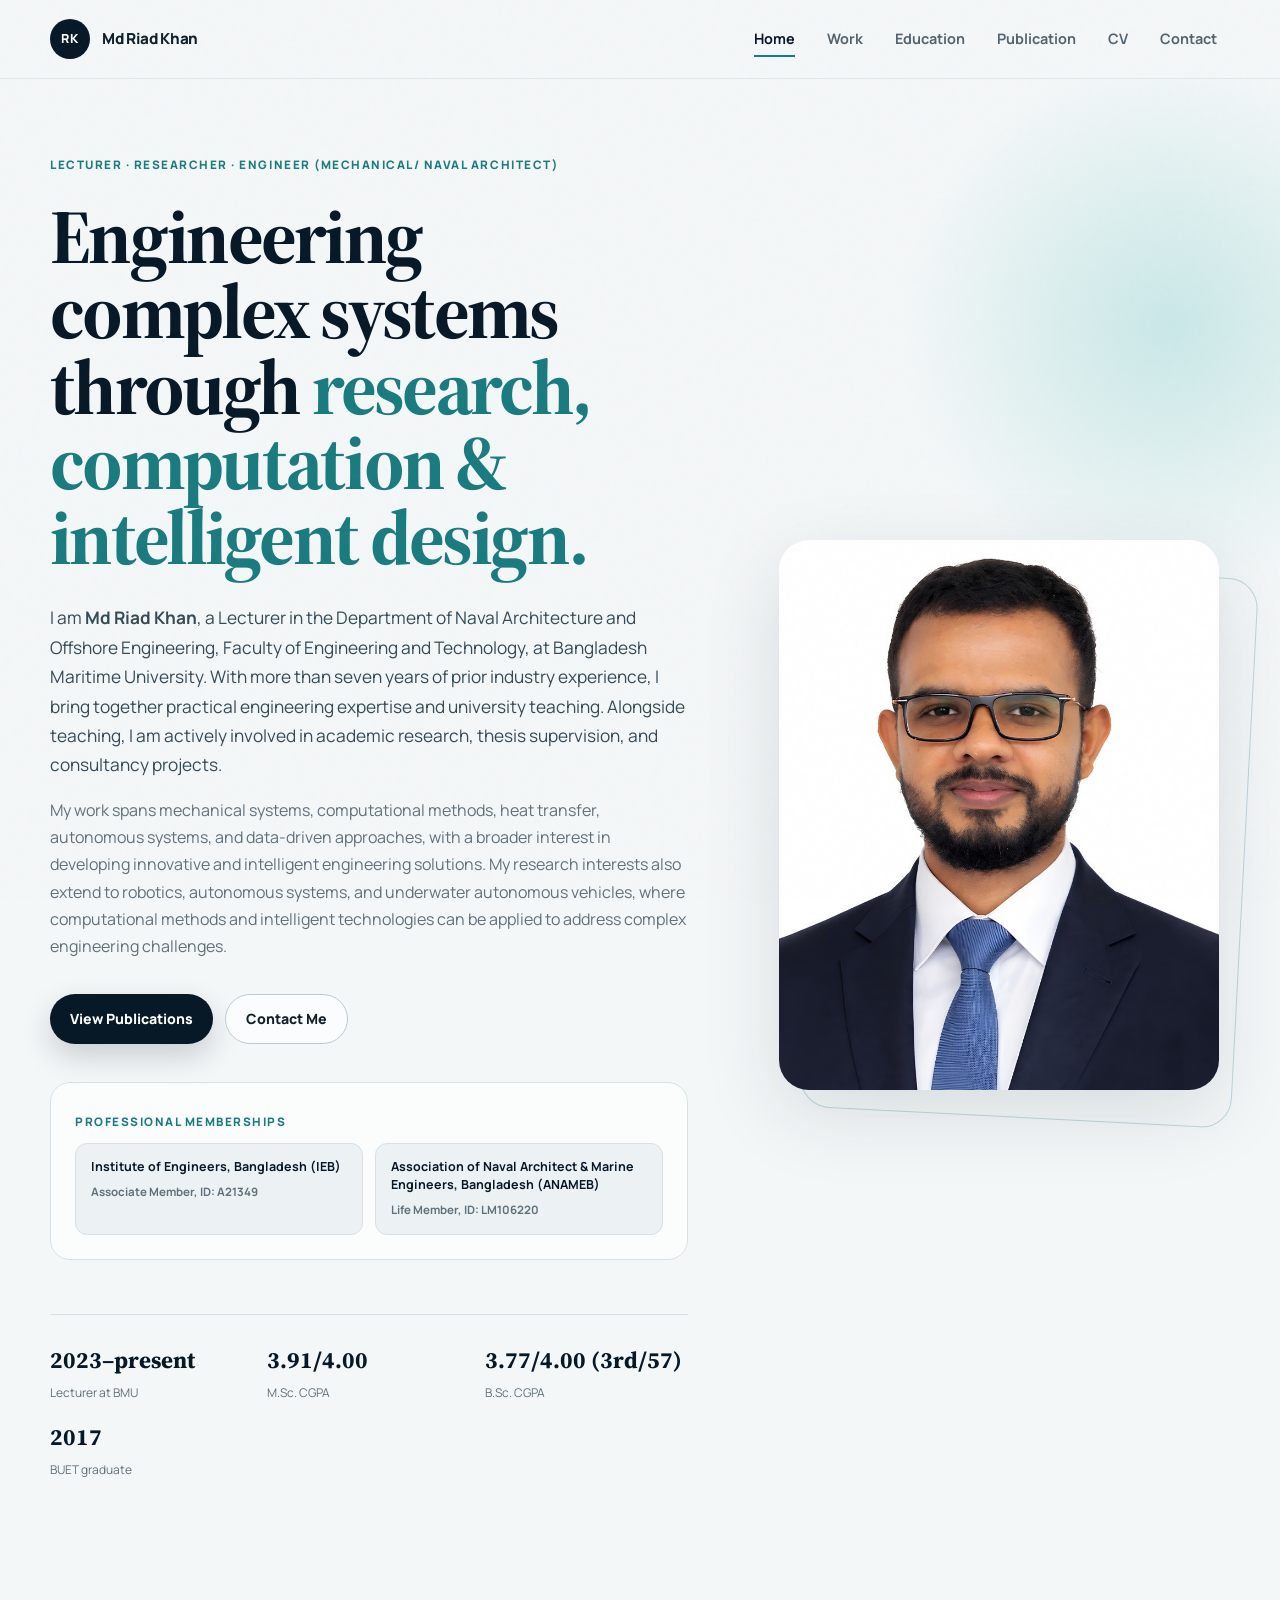
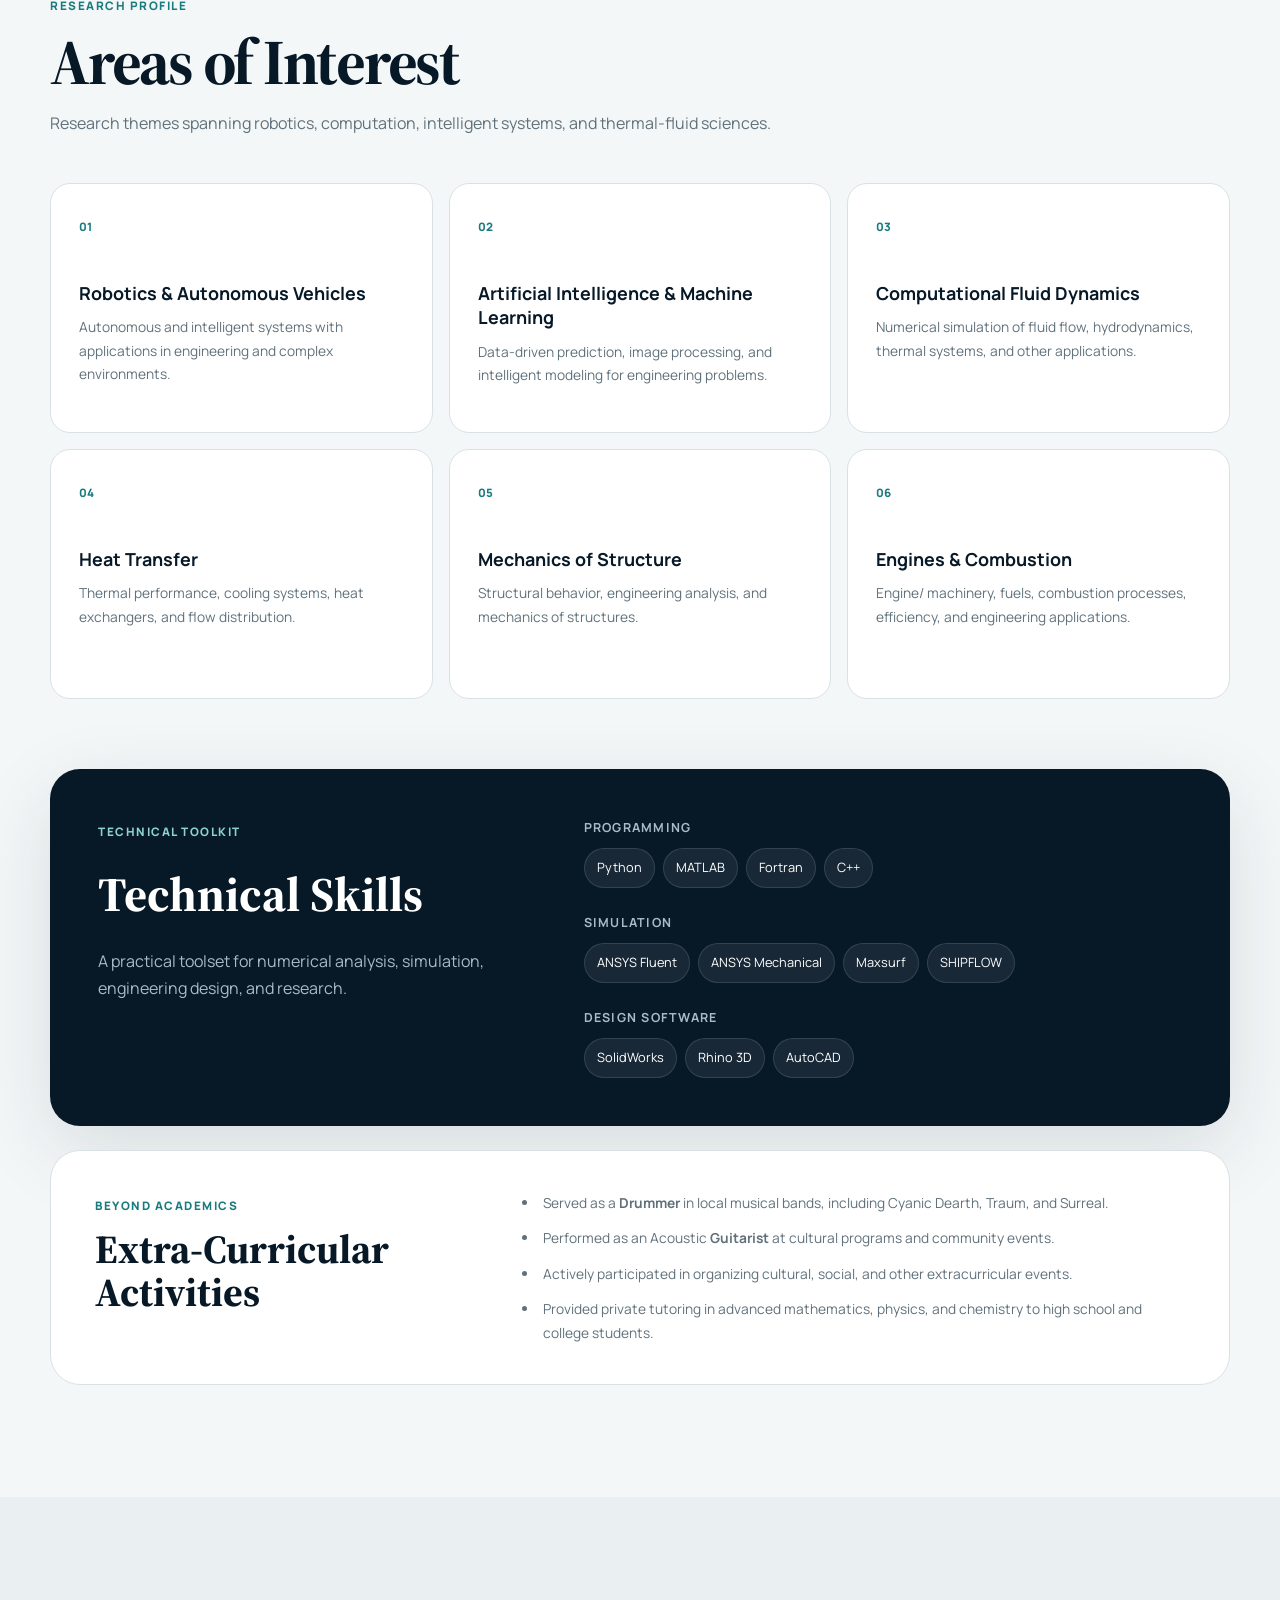
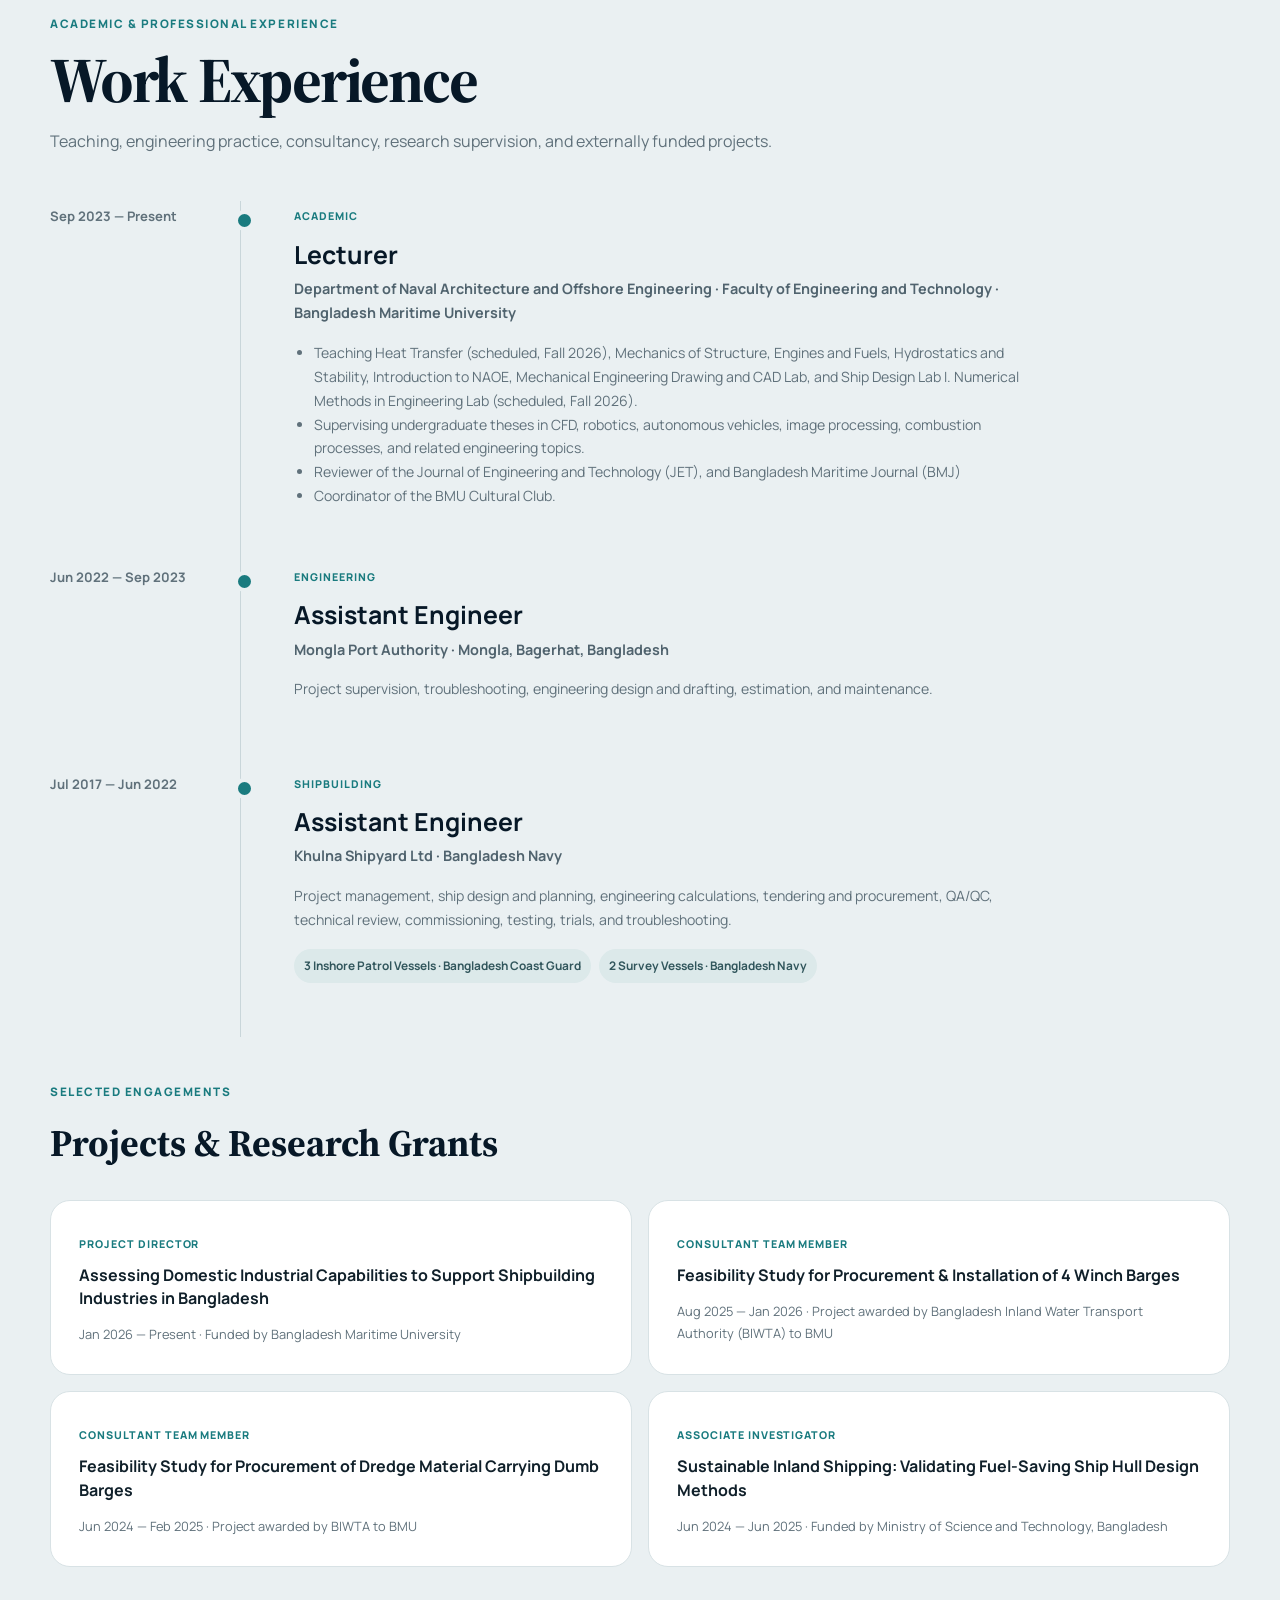
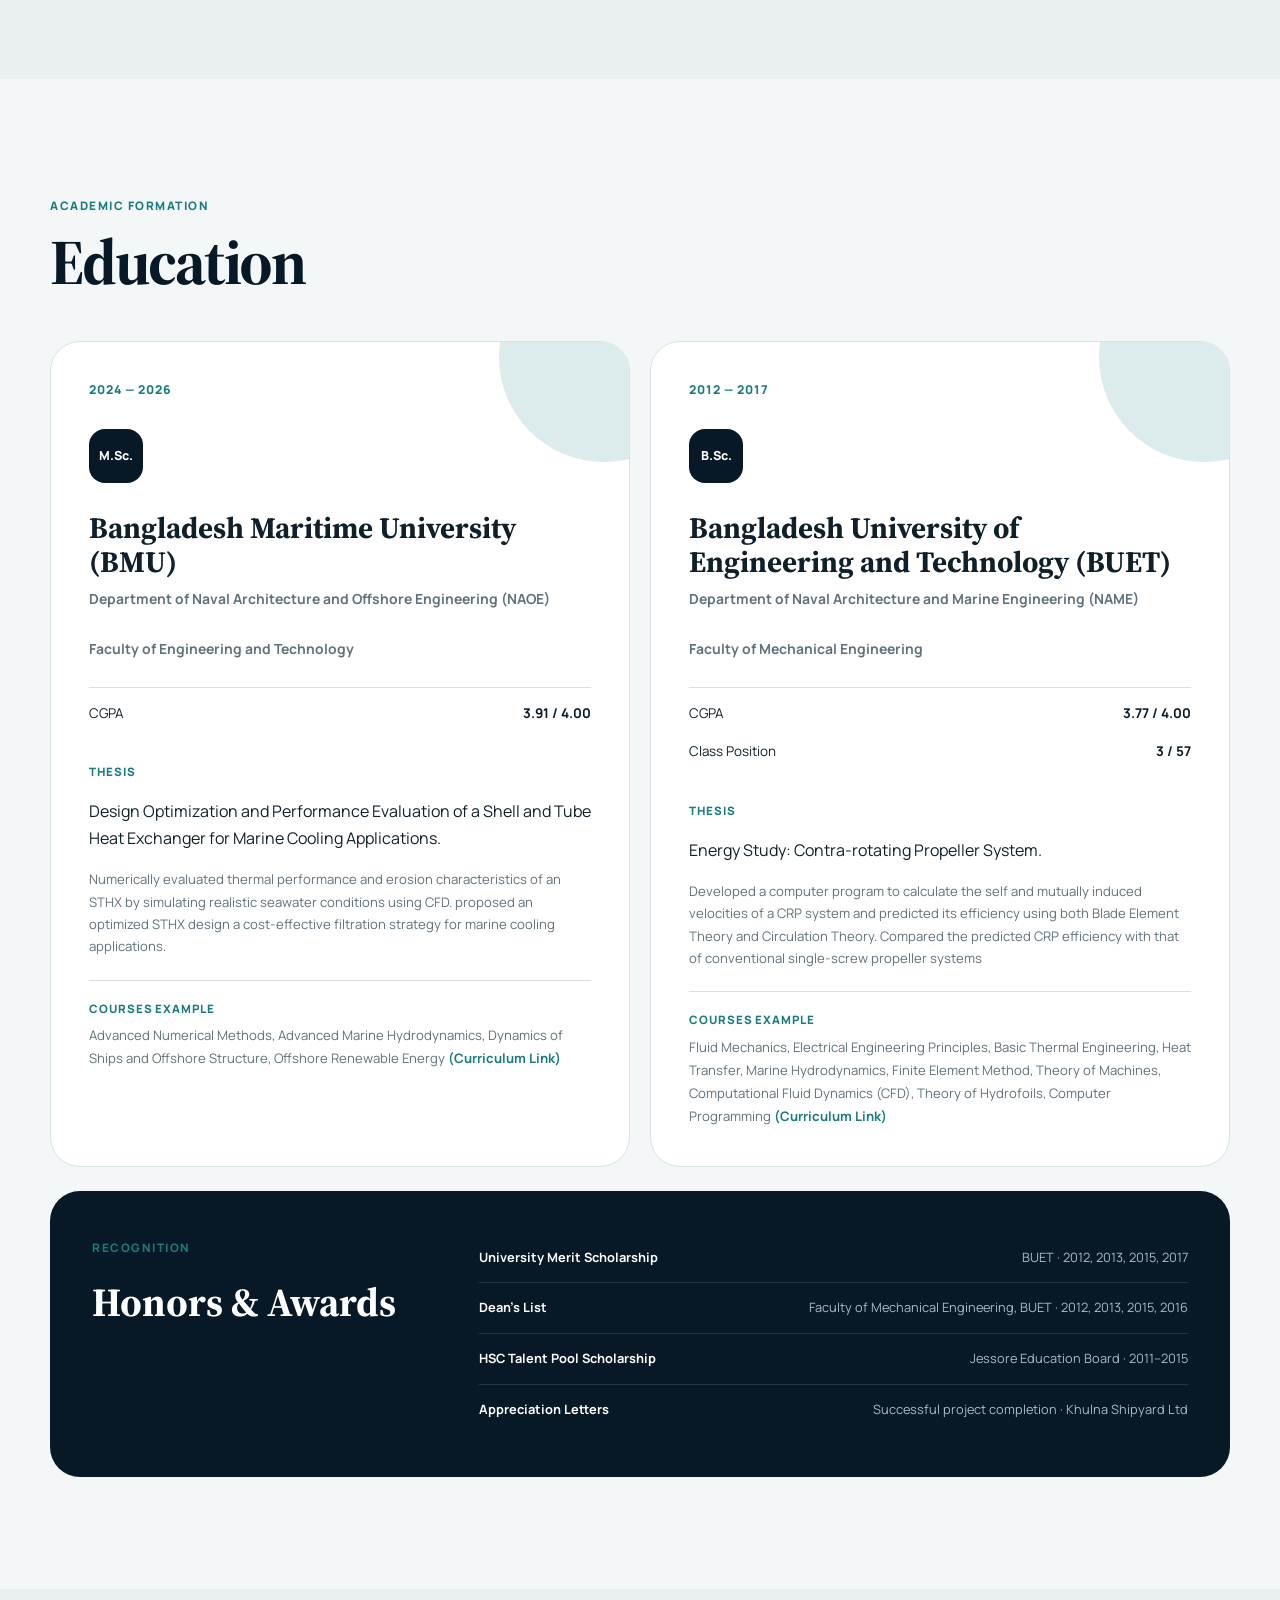
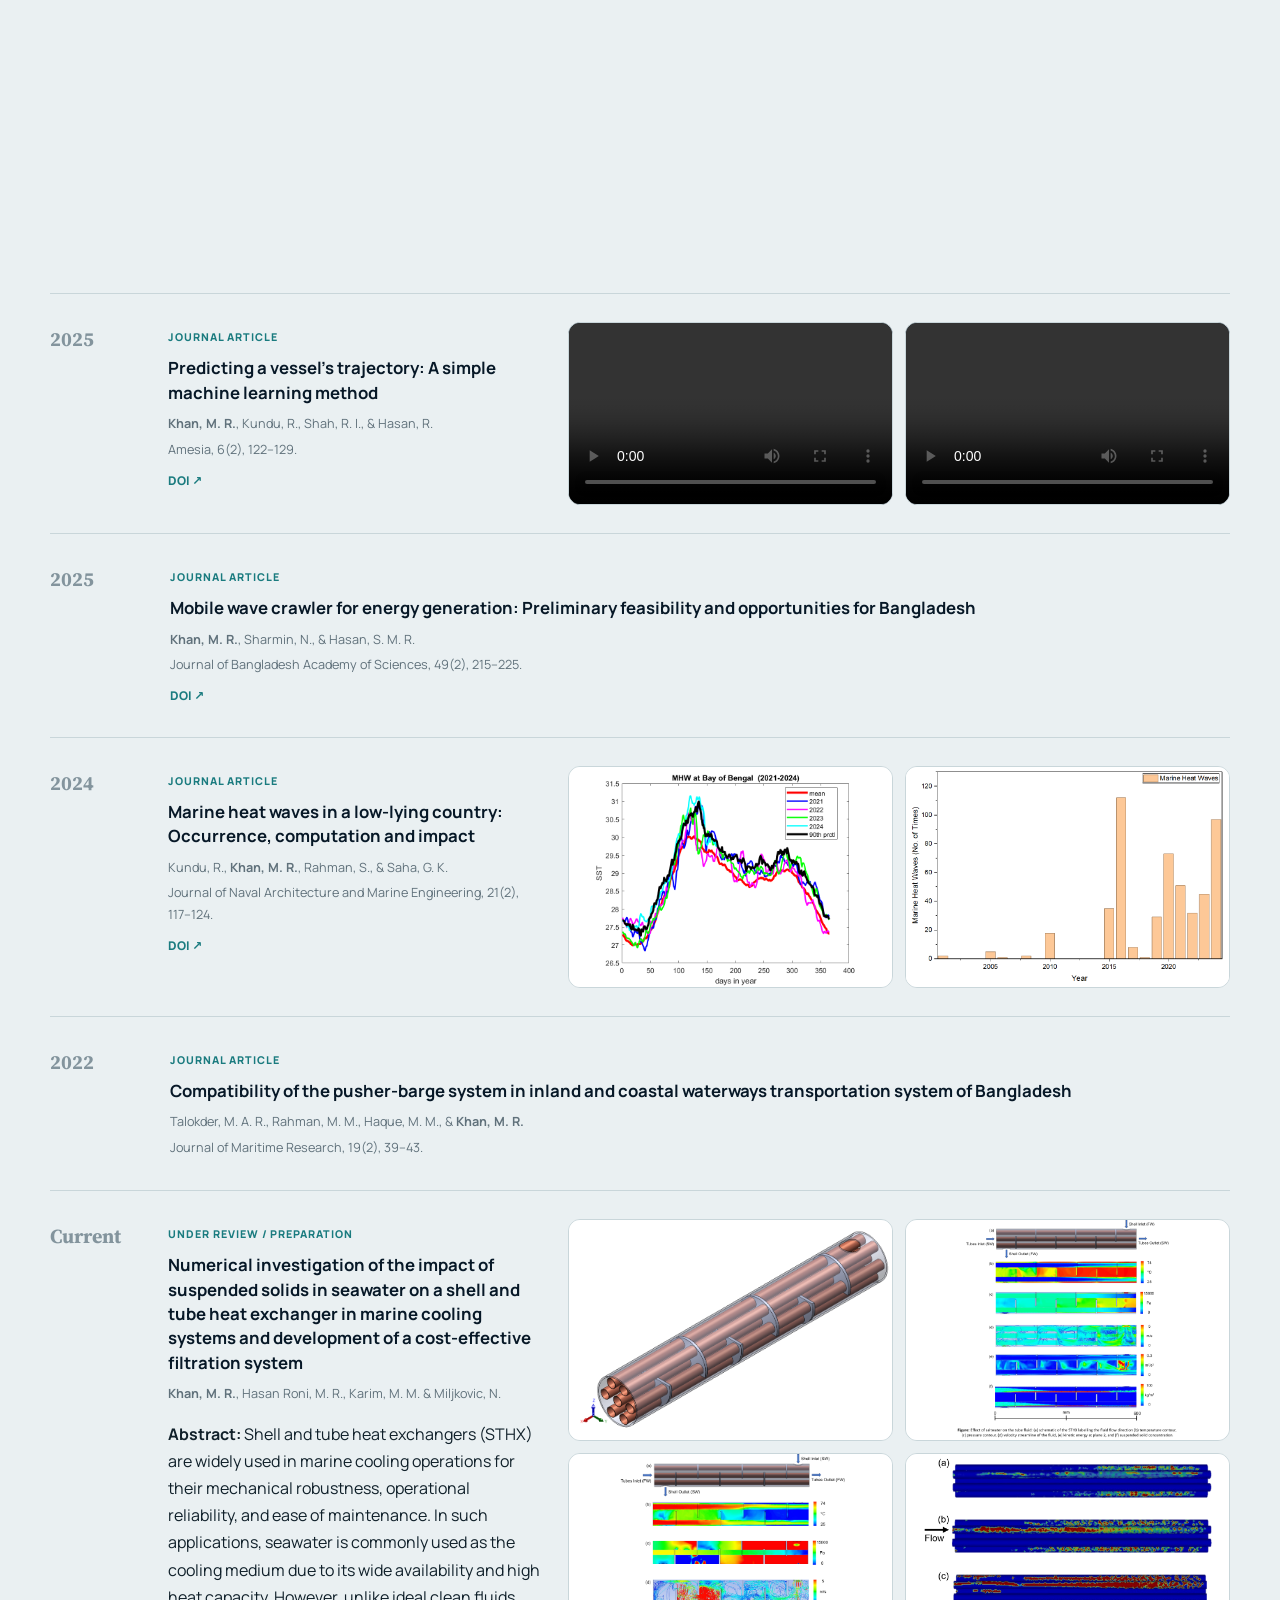
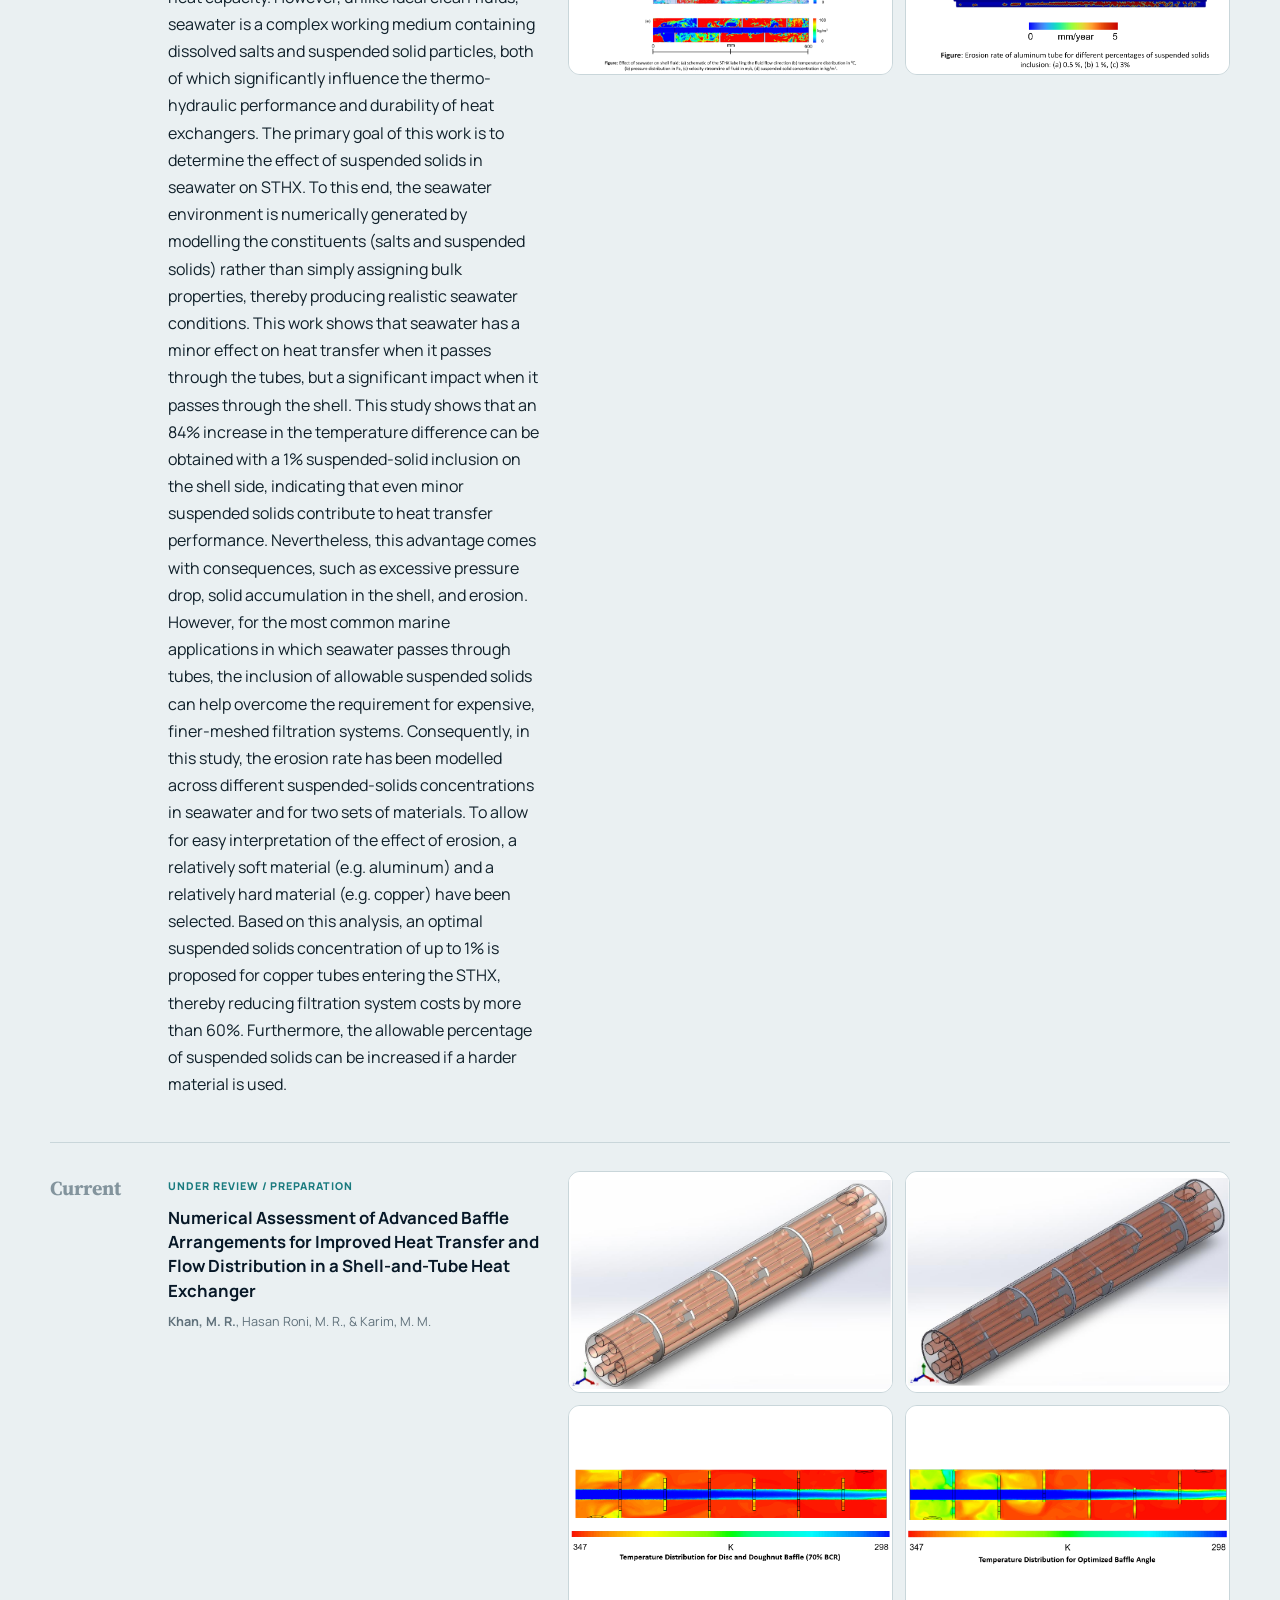
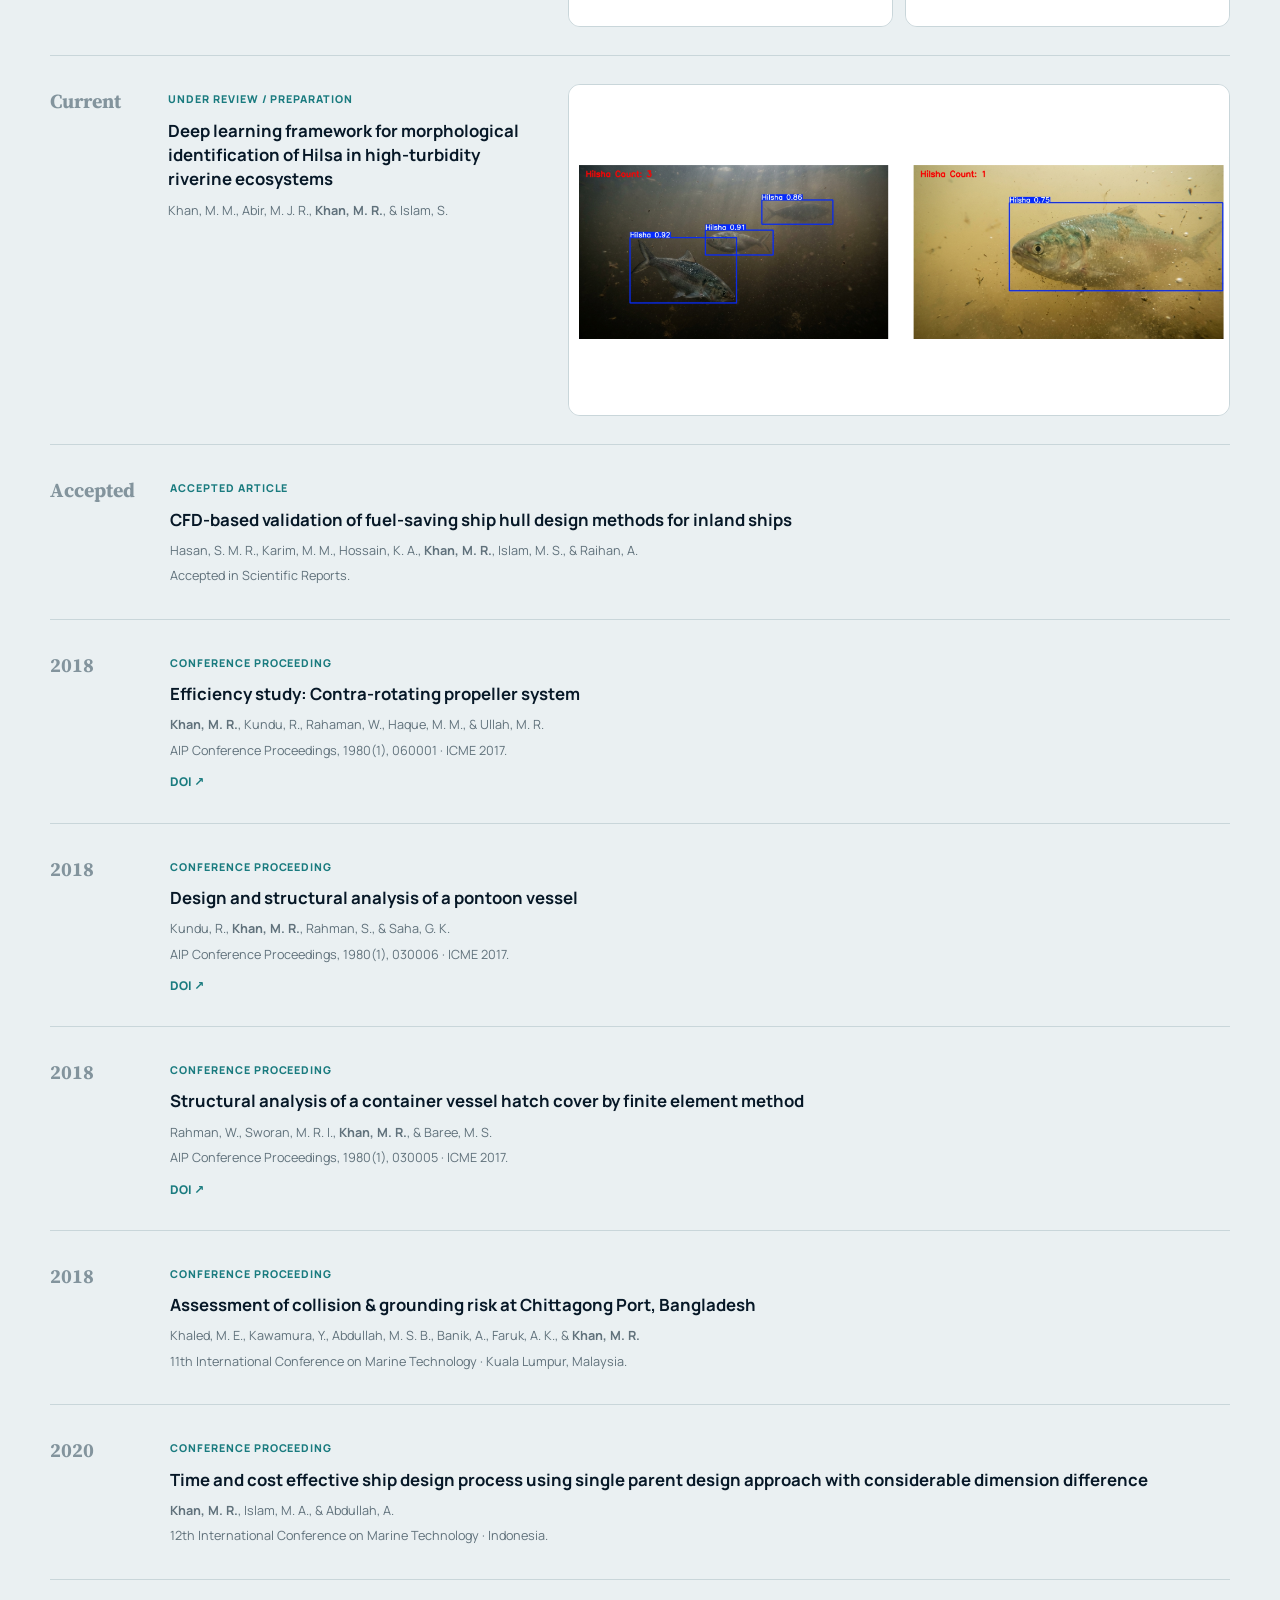
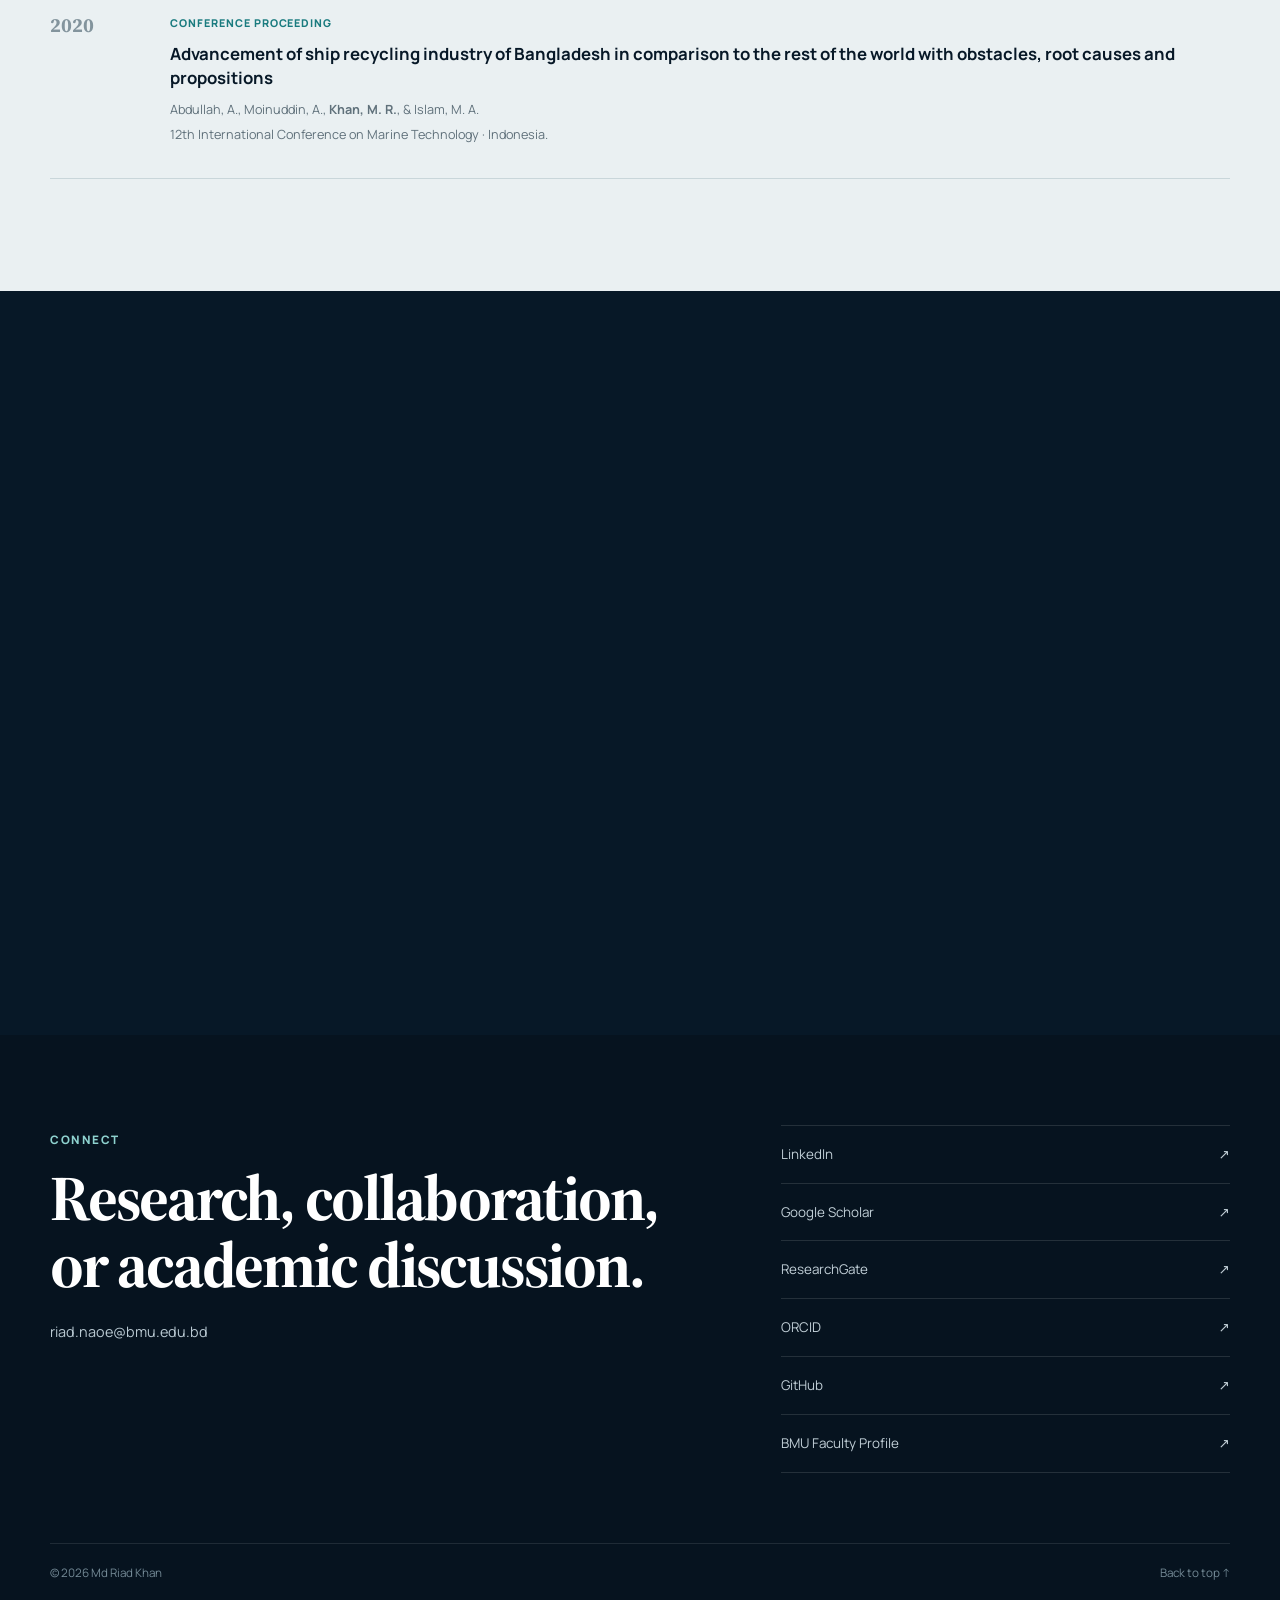
==== commit 433d2569: "Update index.html" ====
--- a/index.html
+++ b/index.html
@@ -528,7 +528,7 @@
             </div>
           </div>
 
-          <div class="publication-list reveal" id="publication-list">
+          <div class="publication-list visible" id="publication-list">
             <article class="publication-item has-media" data-type="journal">
               <div class="pub-year">2025</div>
               <div class="pub-content">
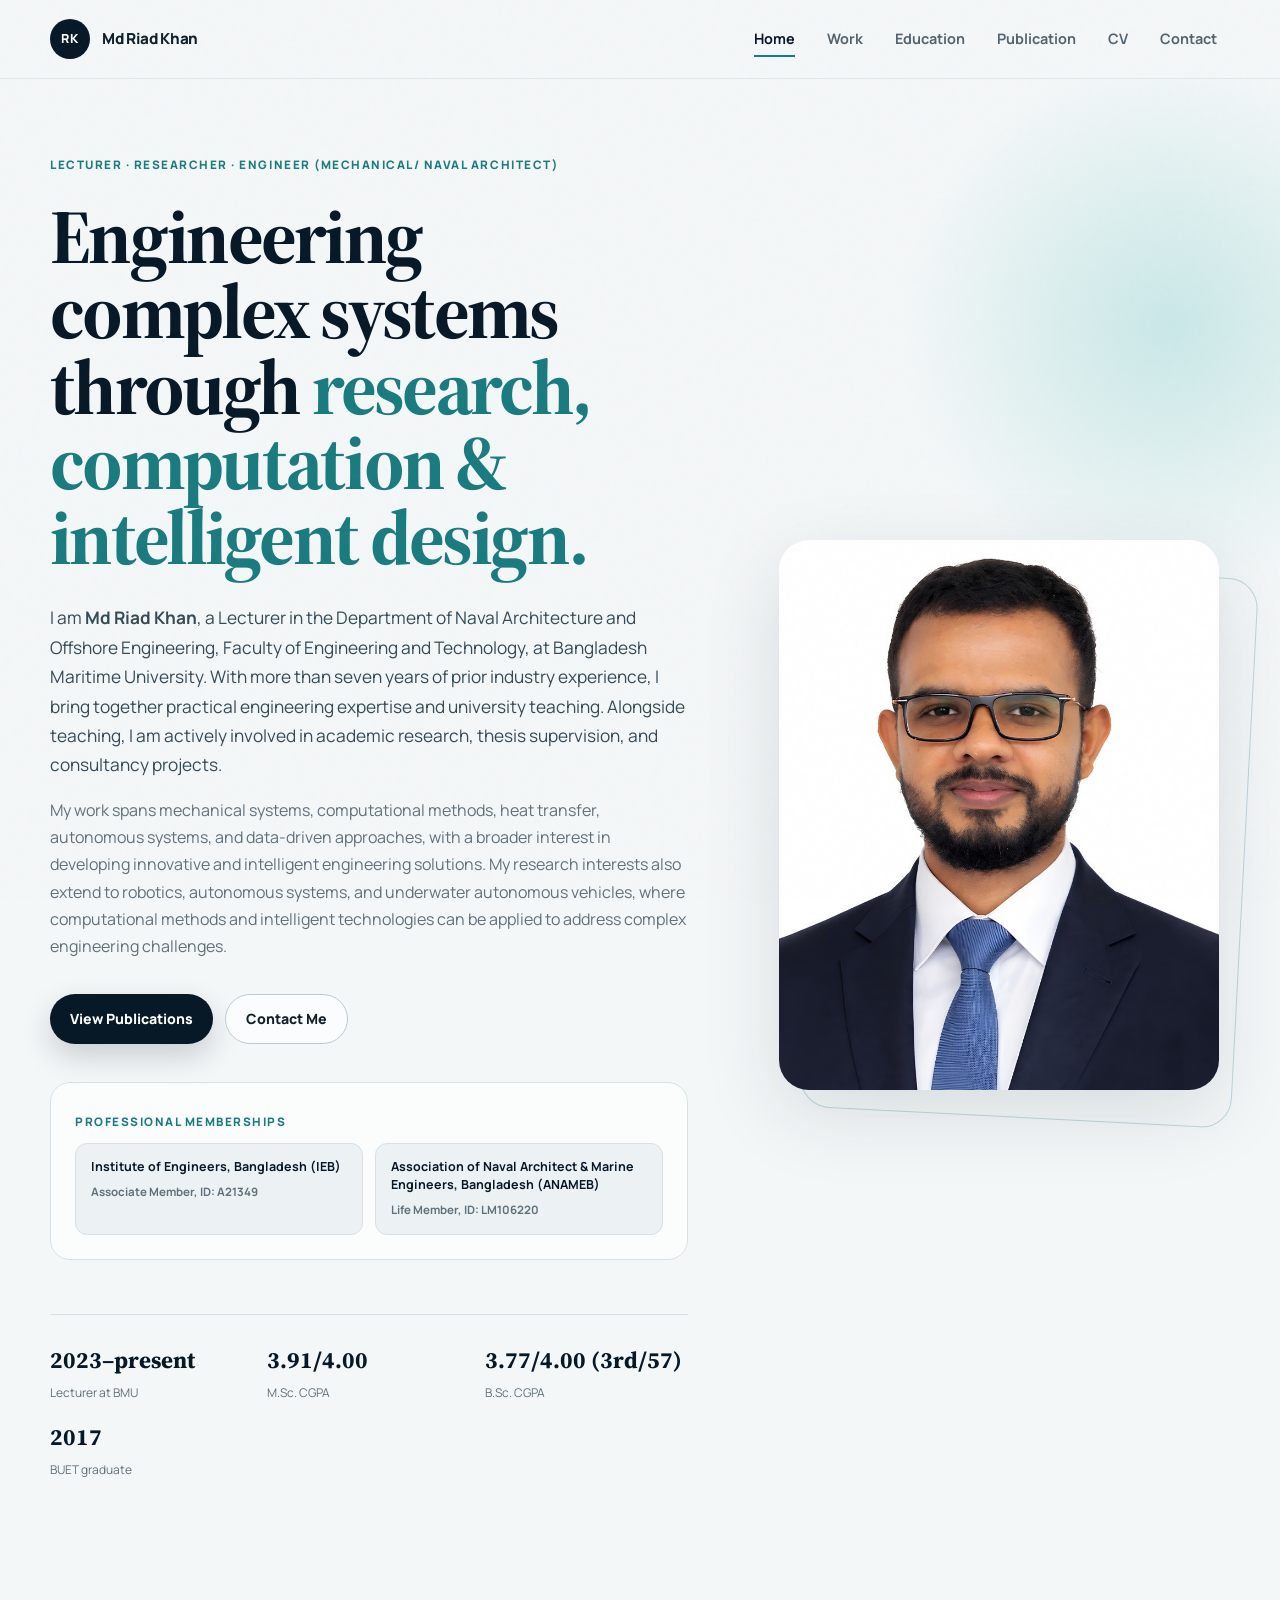
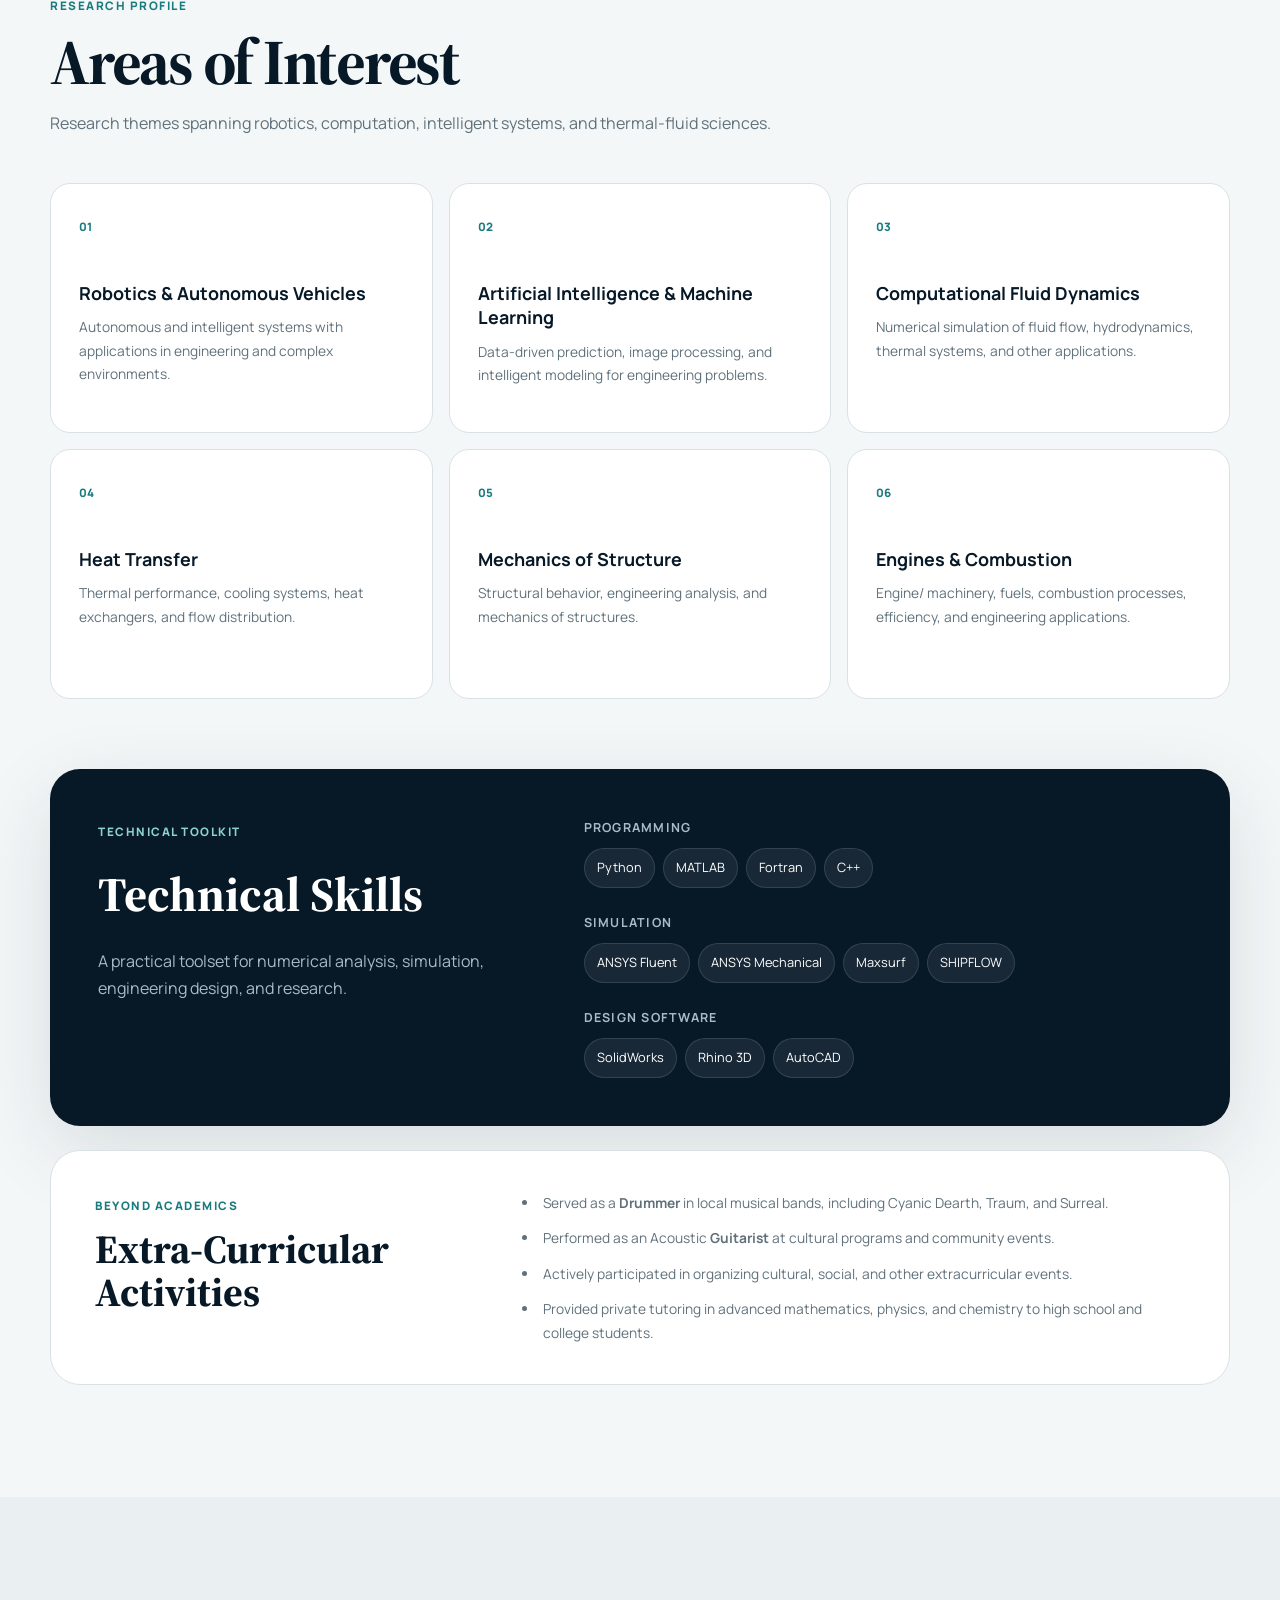
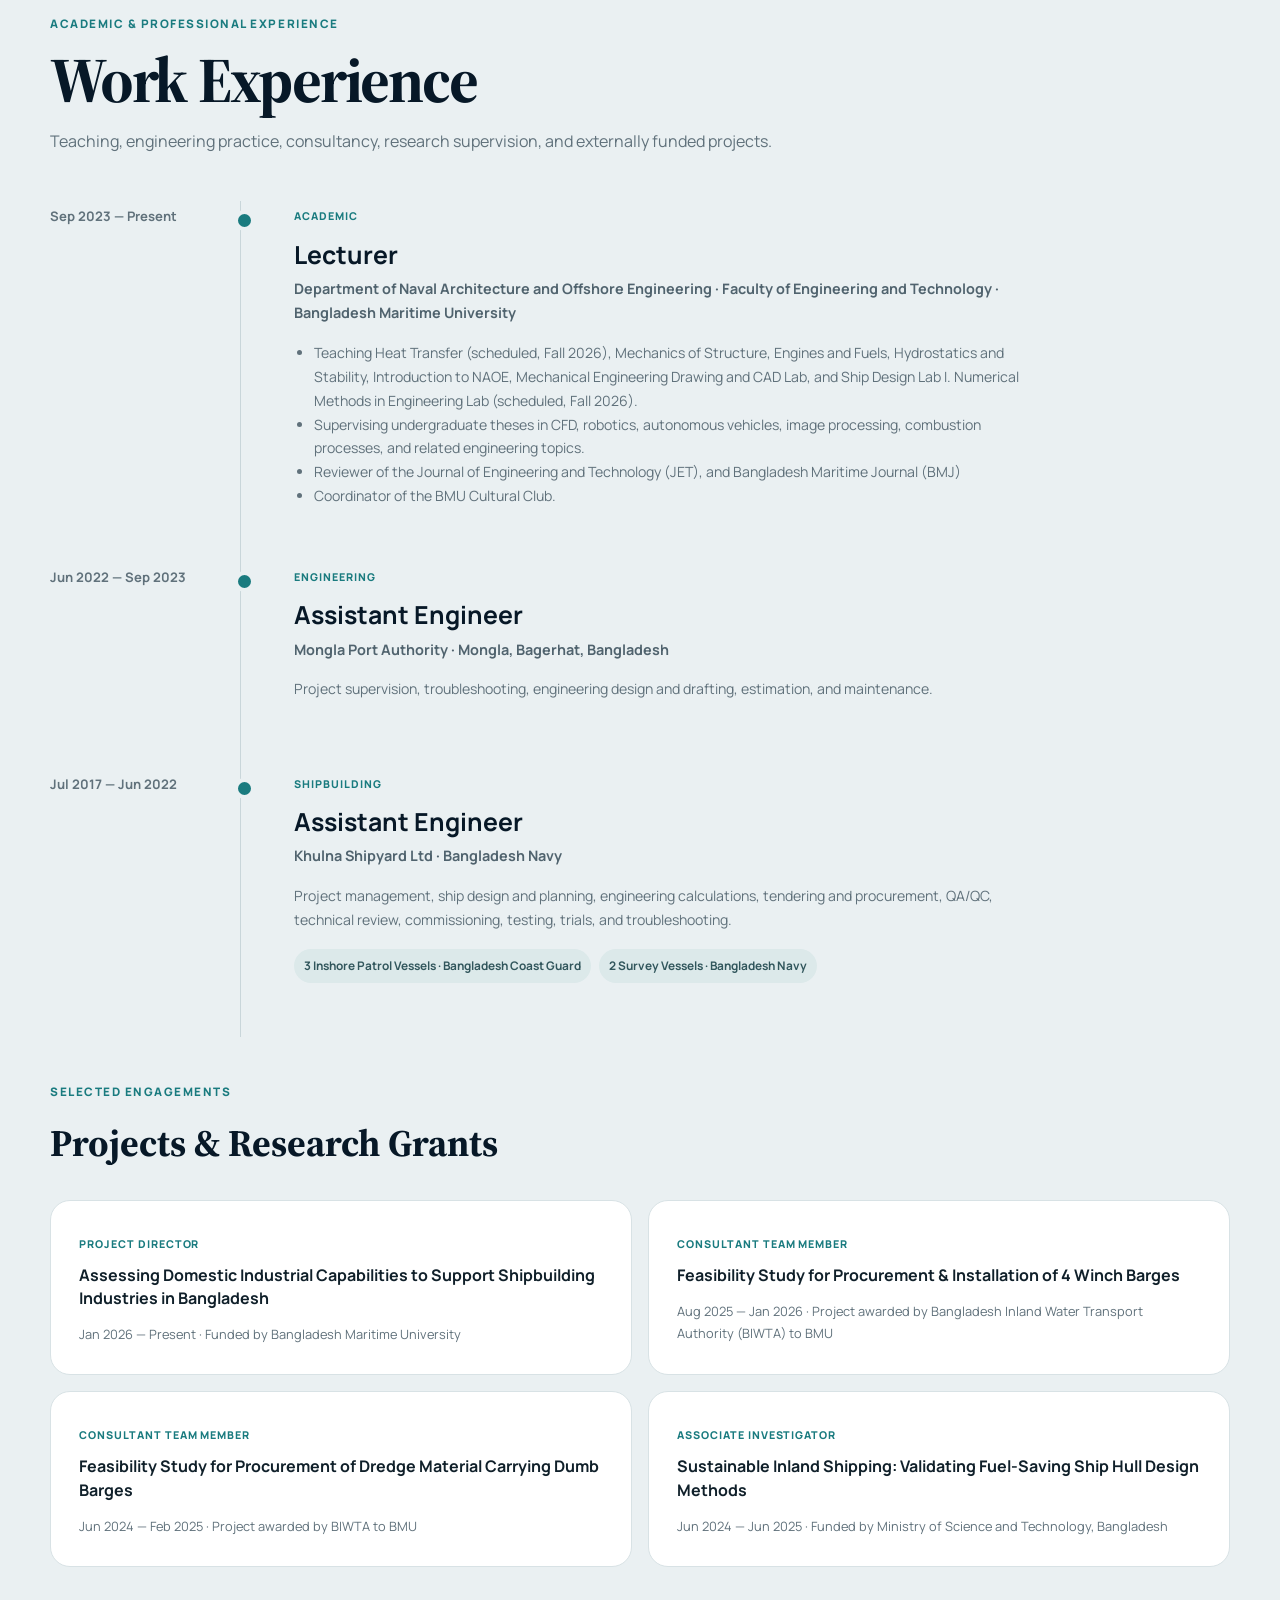
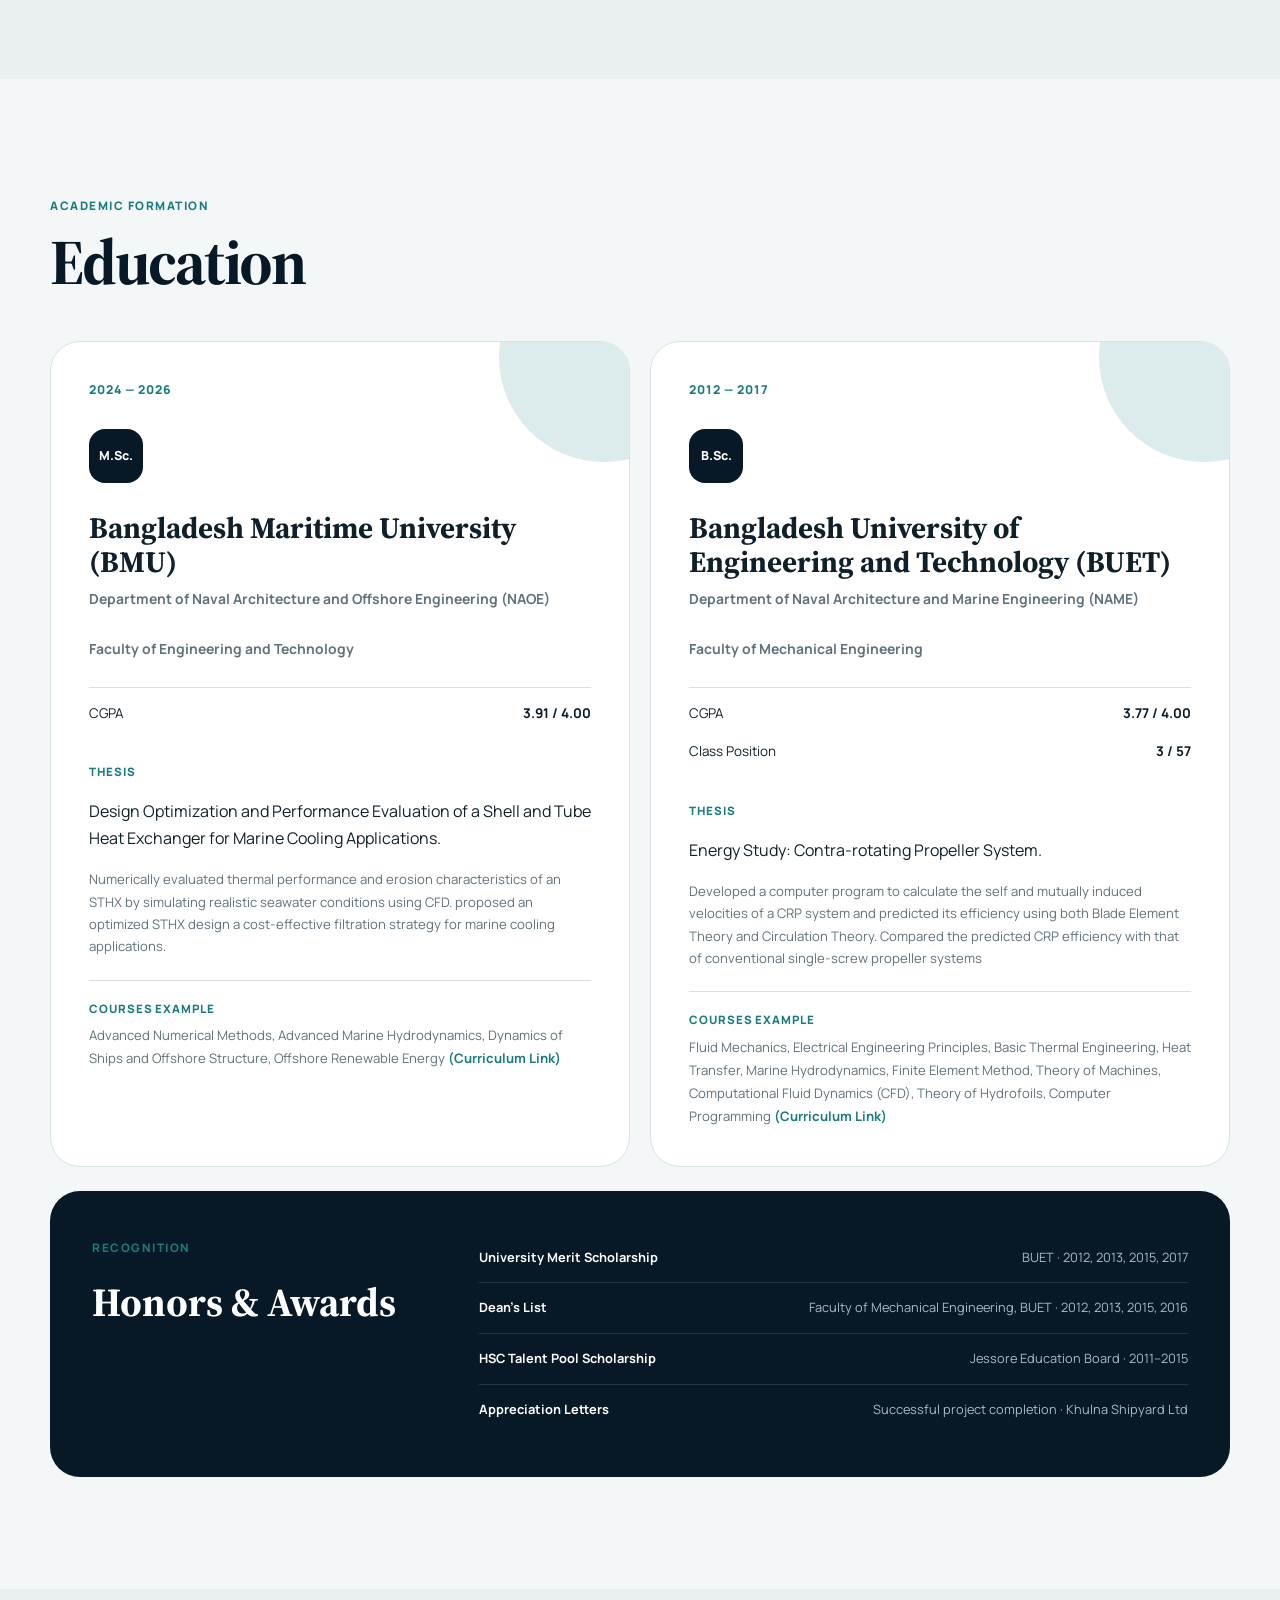
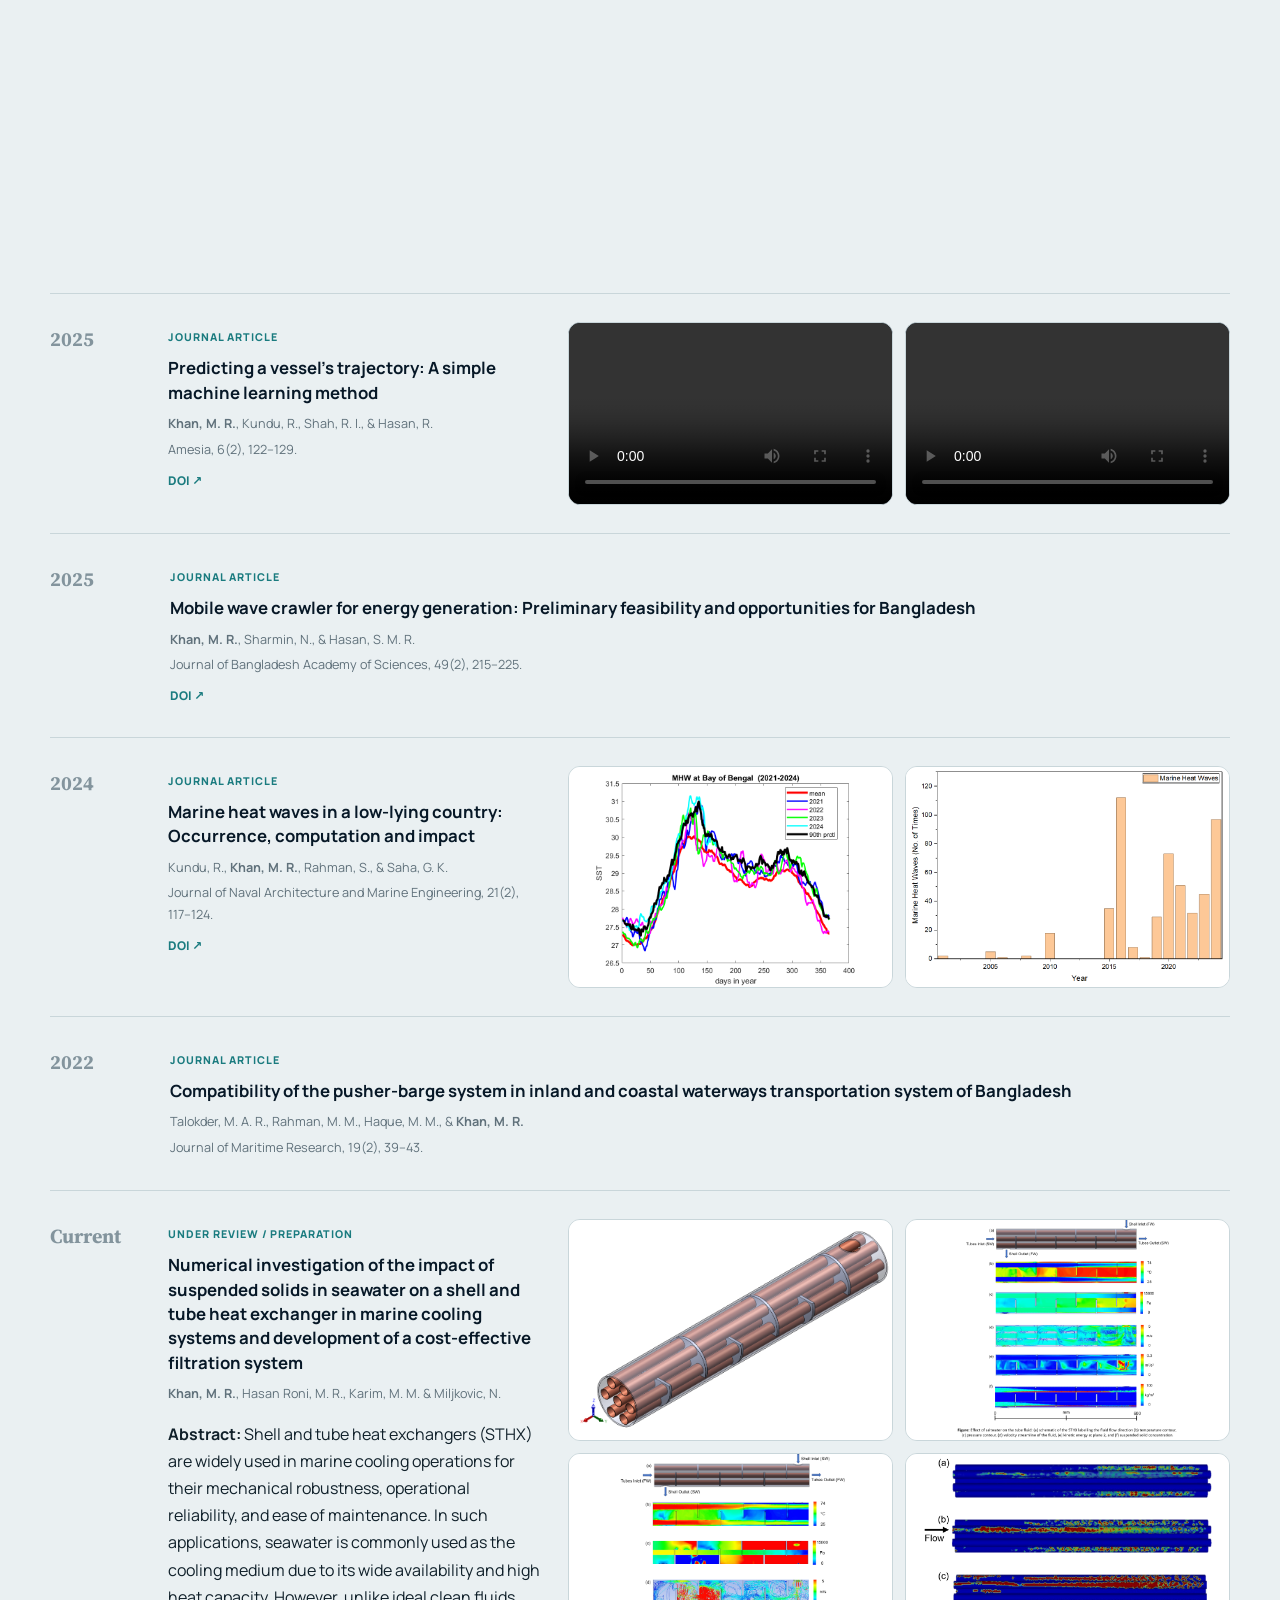
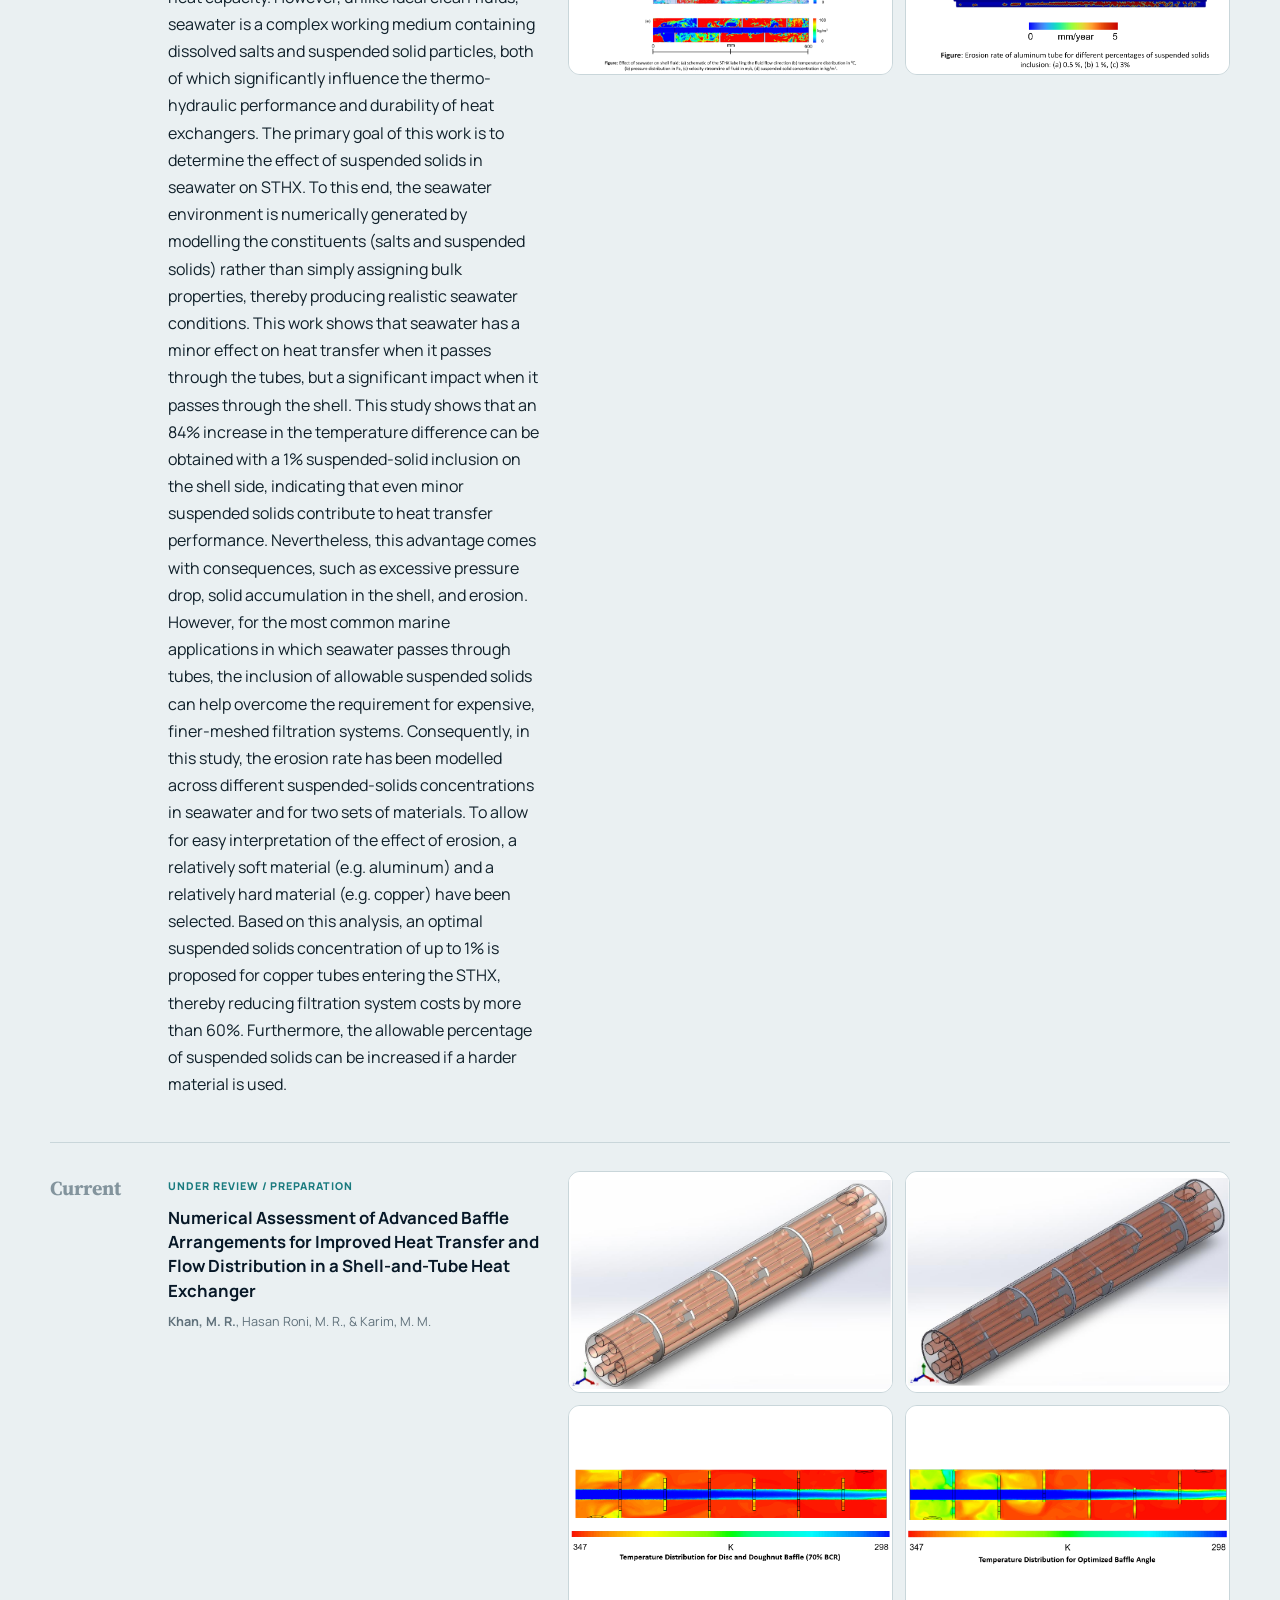
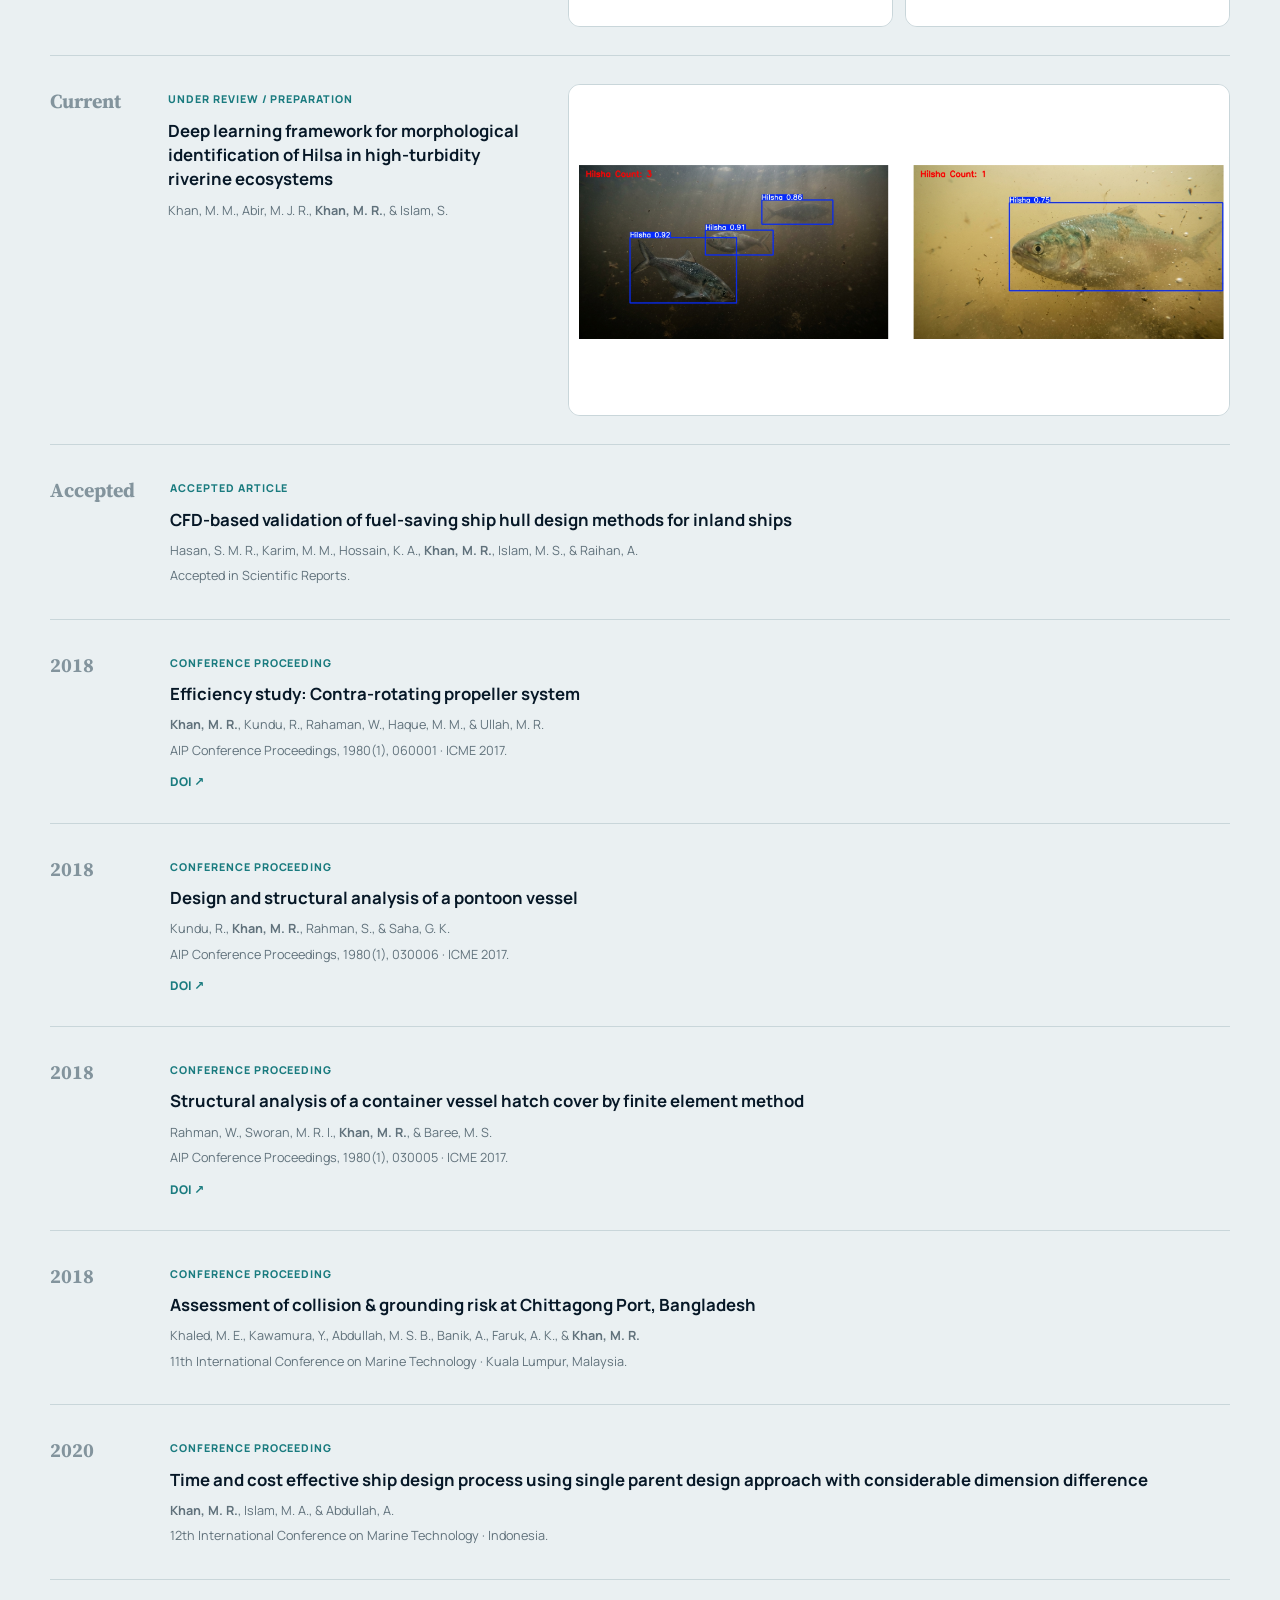
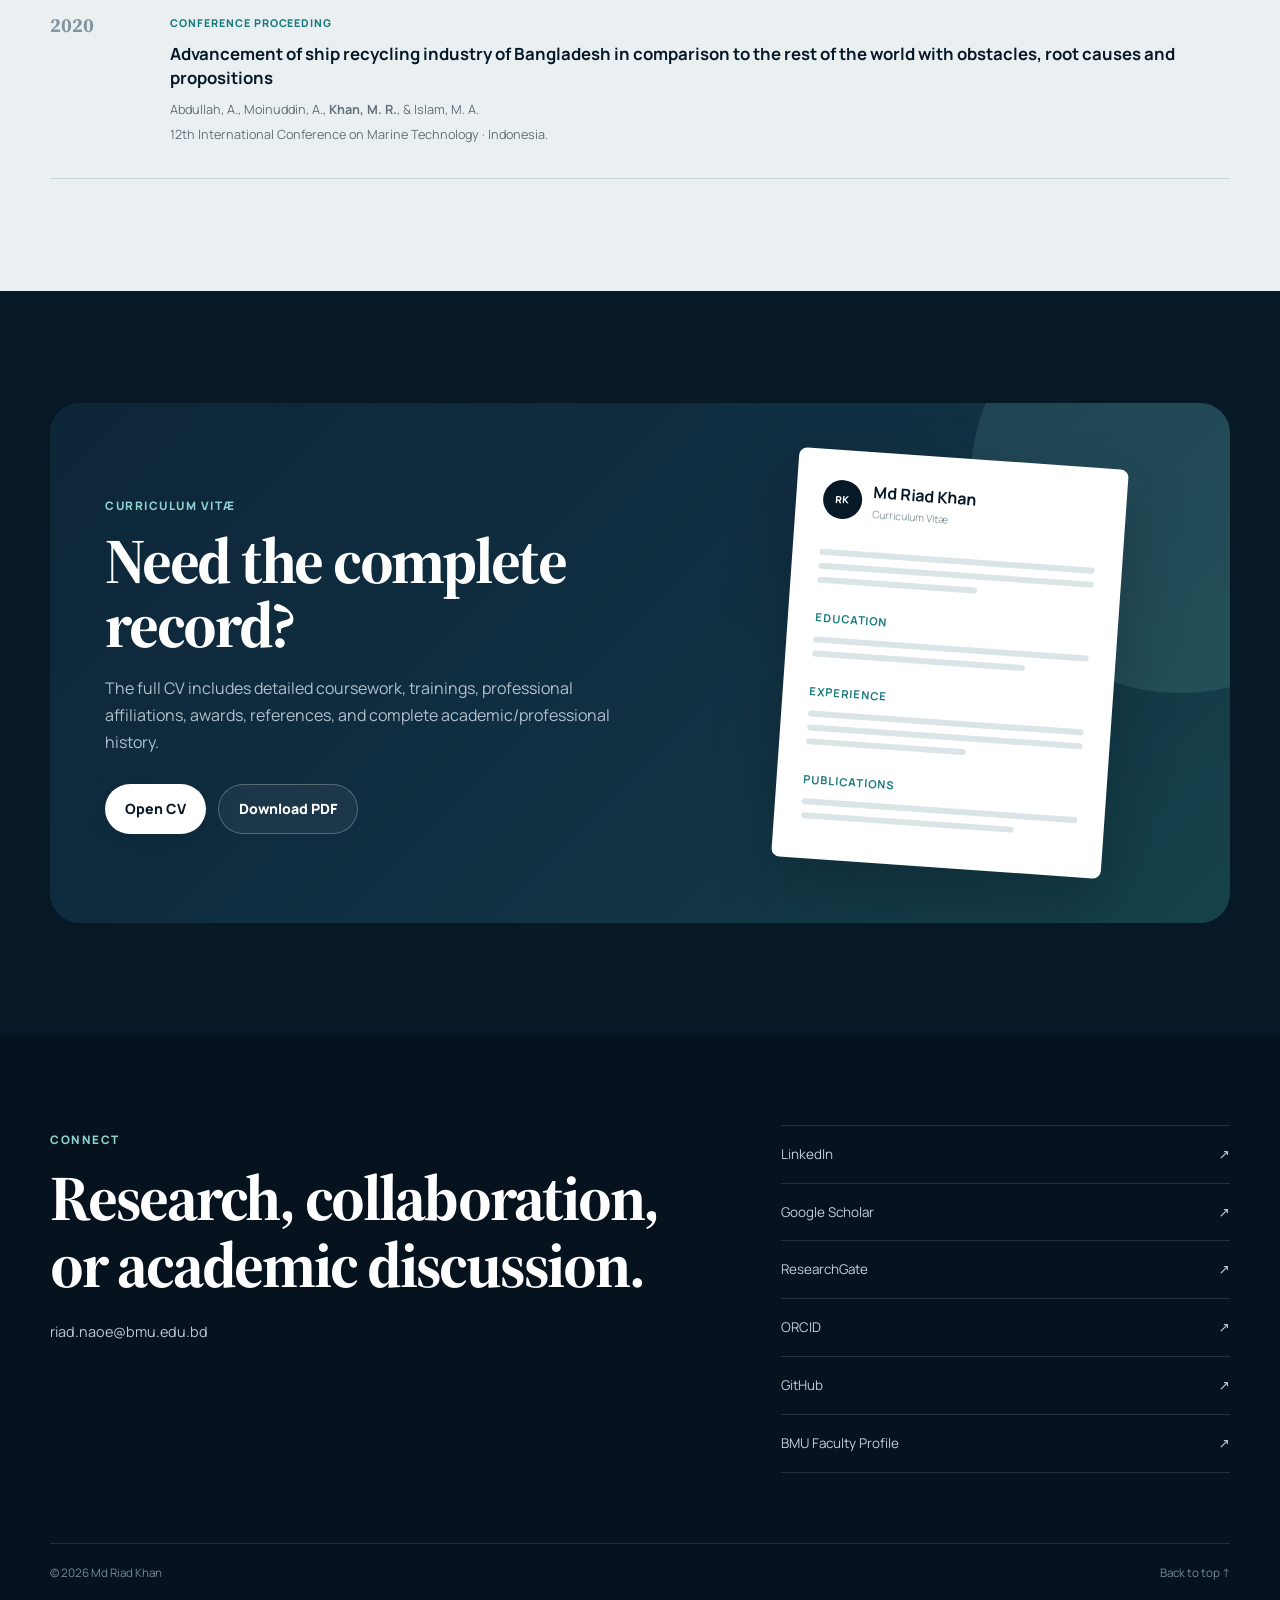
==== commit 66b33c0d: "Change publication list class from 'visible' to 'reveal'" ====
--- a/index.html
+++ b/index.html
@@ -528,7 +528,7 @@
             </div>
           </div>
 
-          <div class="publication-list visible" id="publication-list">
+          <div class="publication-list reveal" id="publication-list">
             <article class="publication-item has-media" data-type="journal">
               <div class="pub-year">2025</div>
               <div class="pub-content">
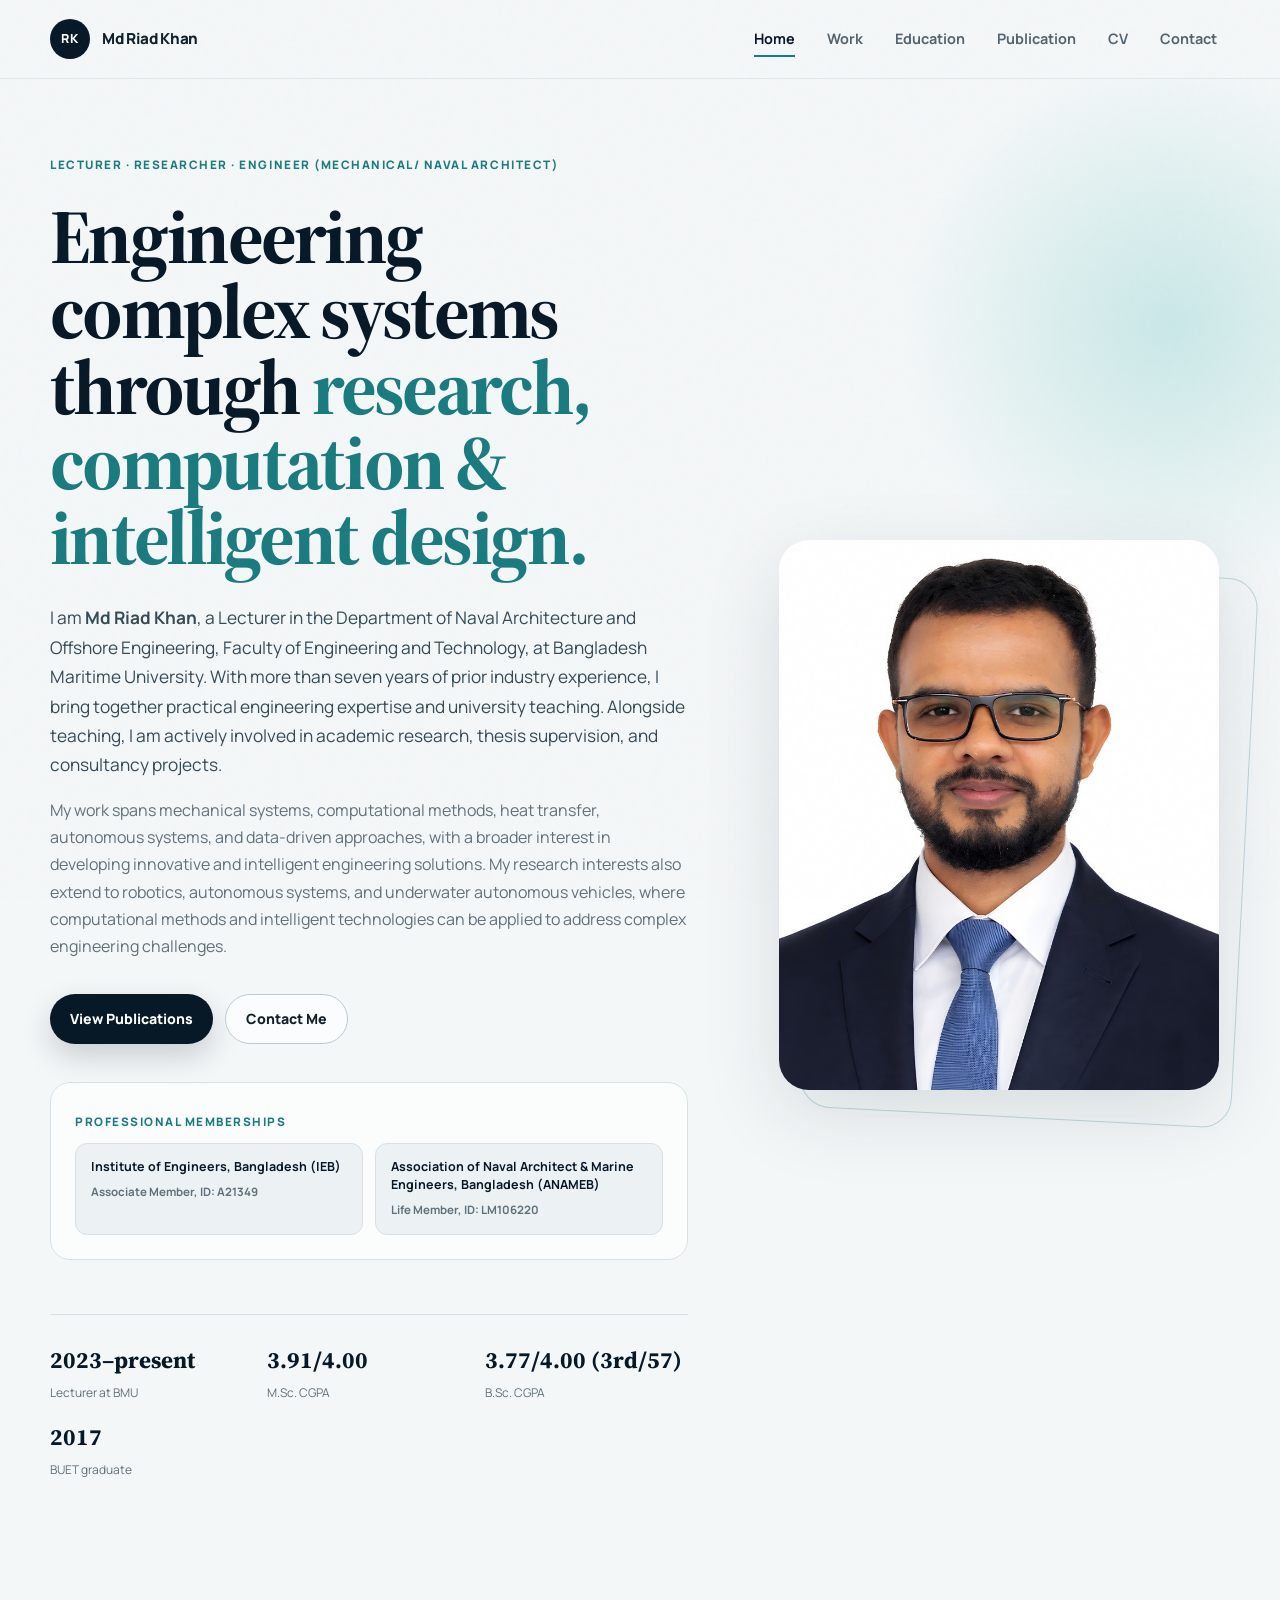
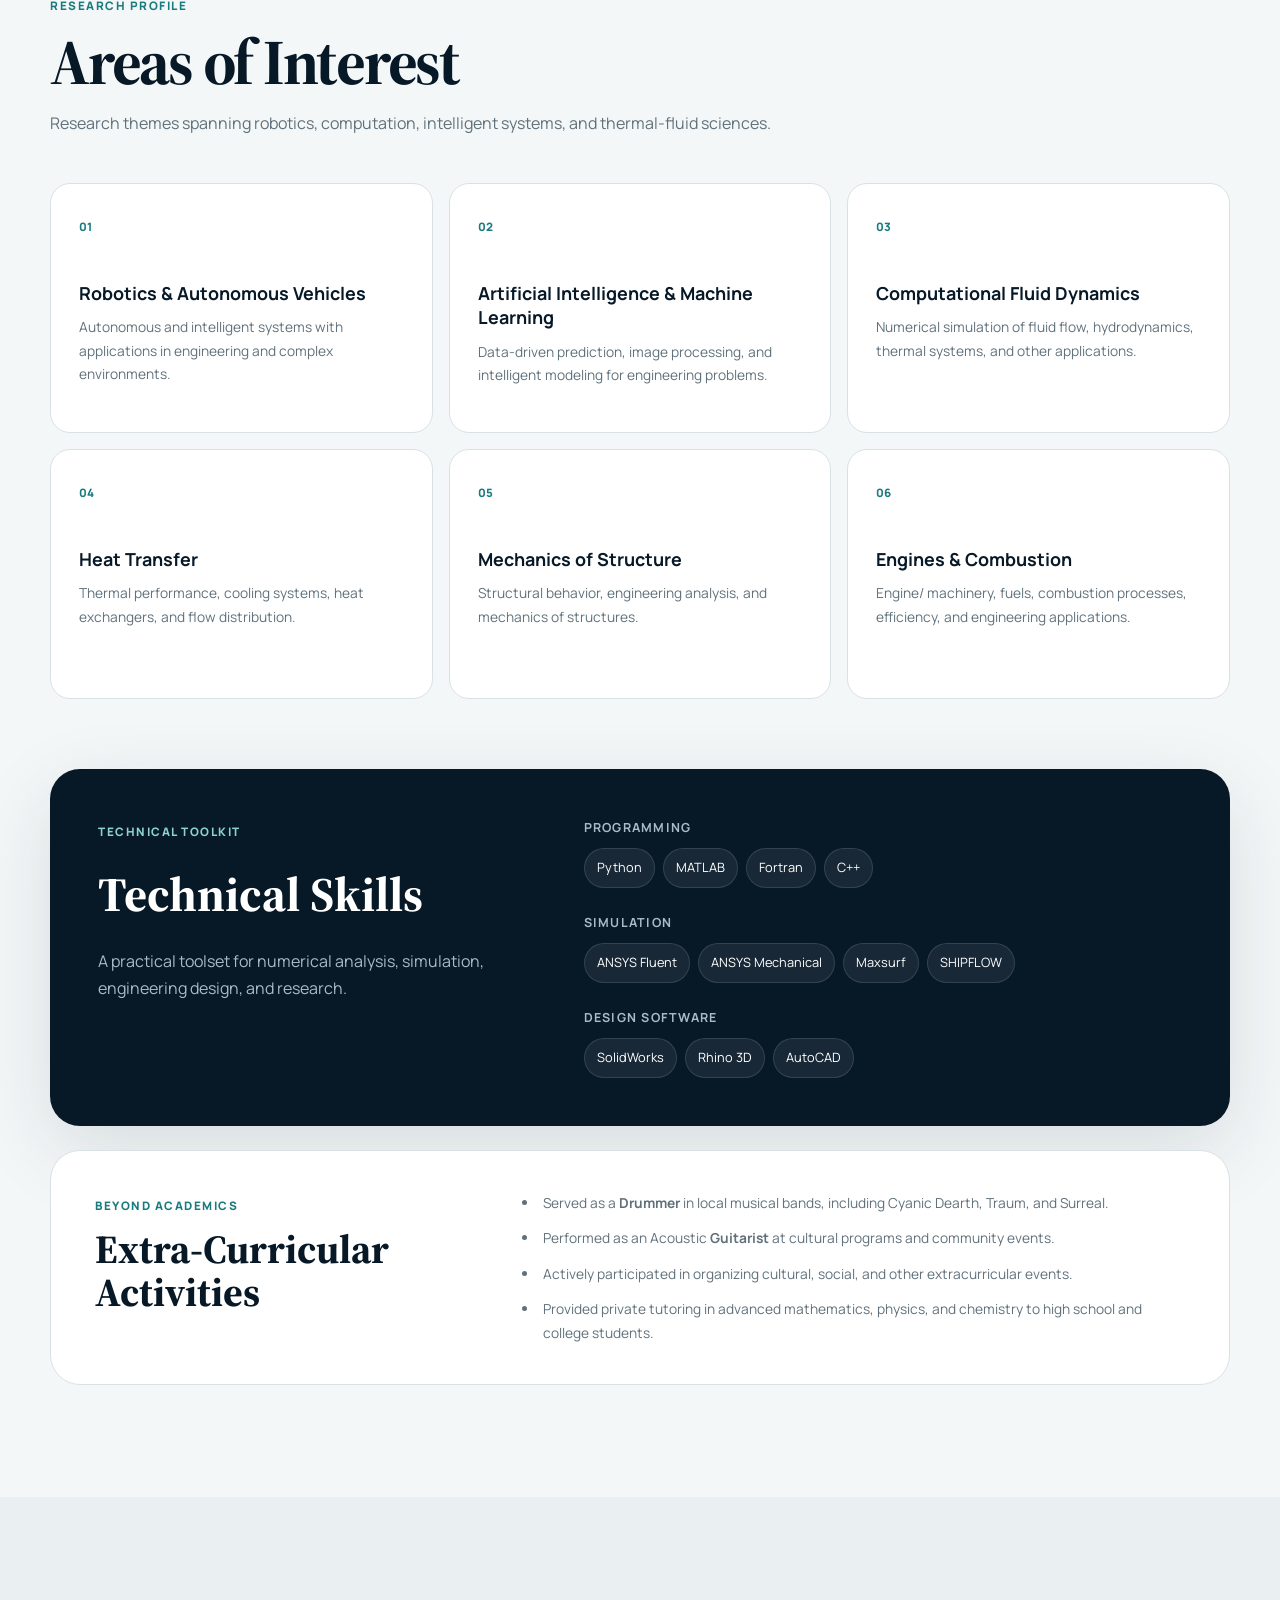
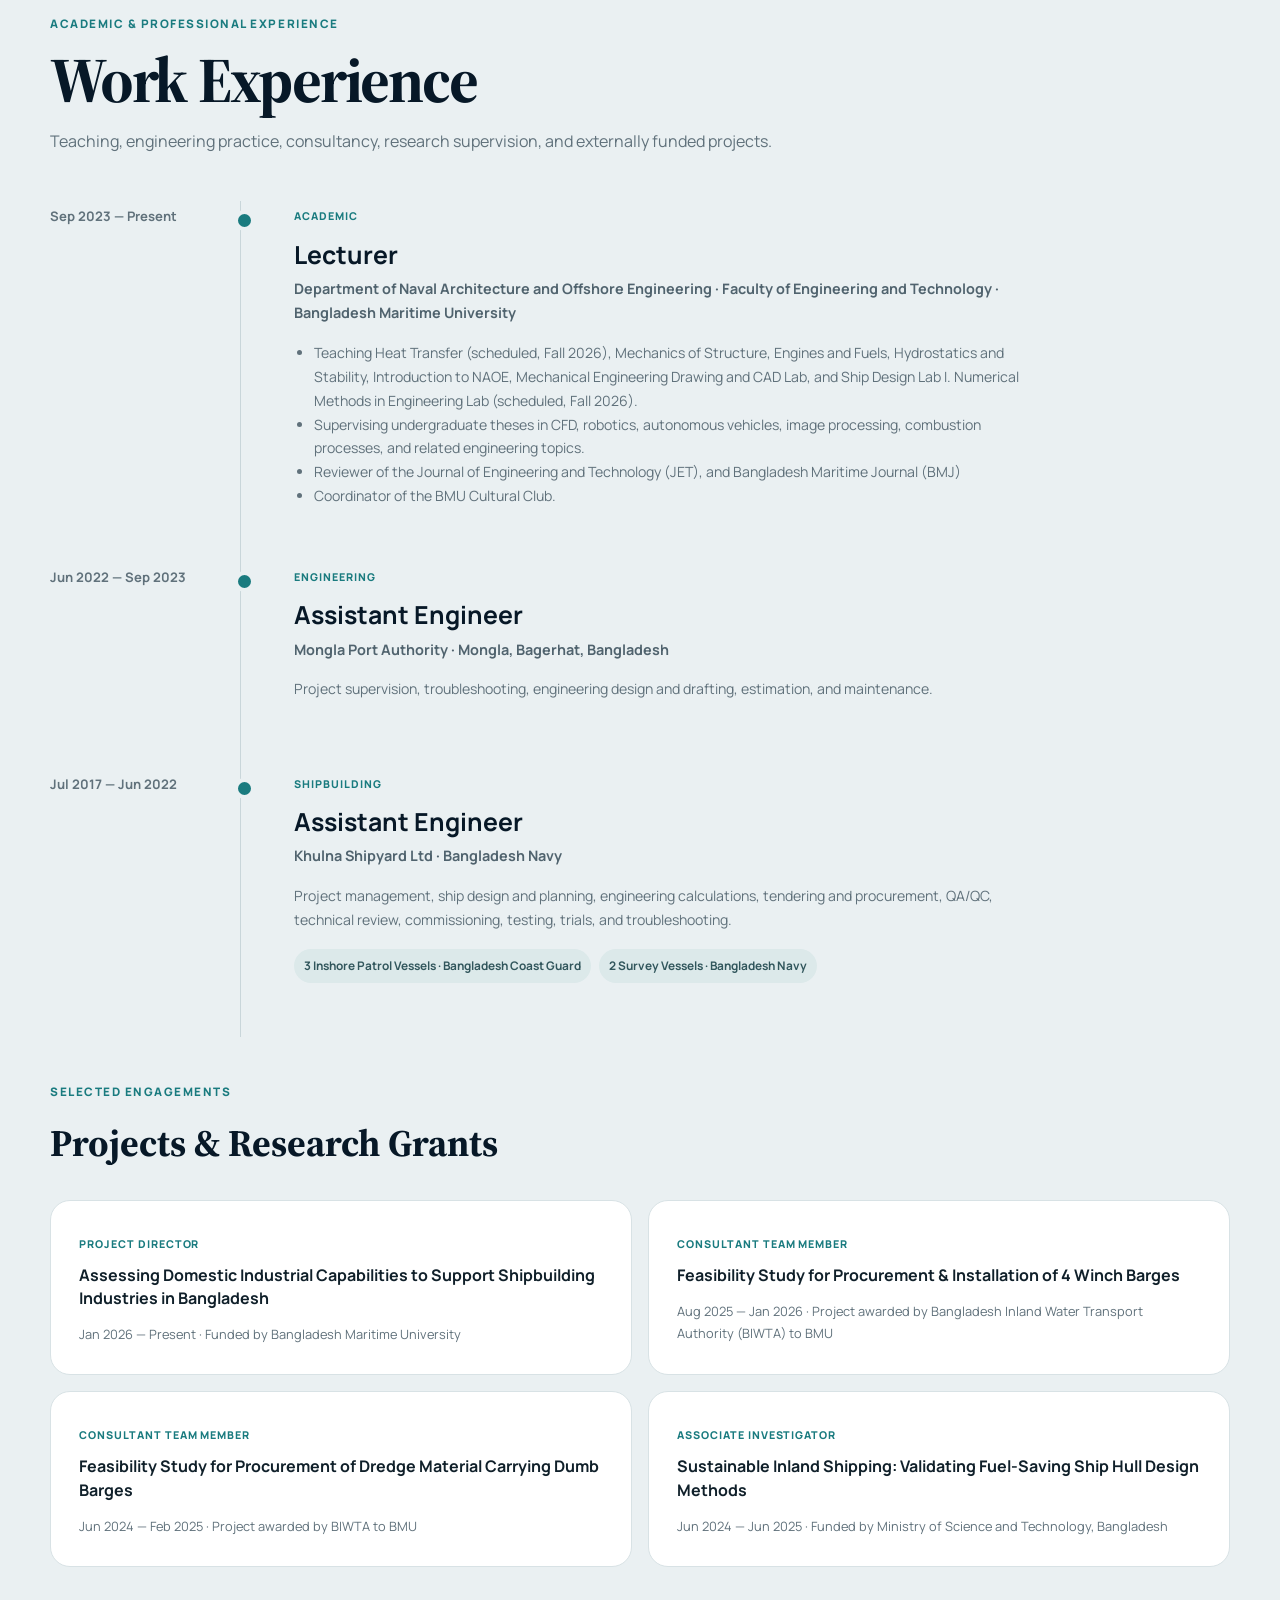
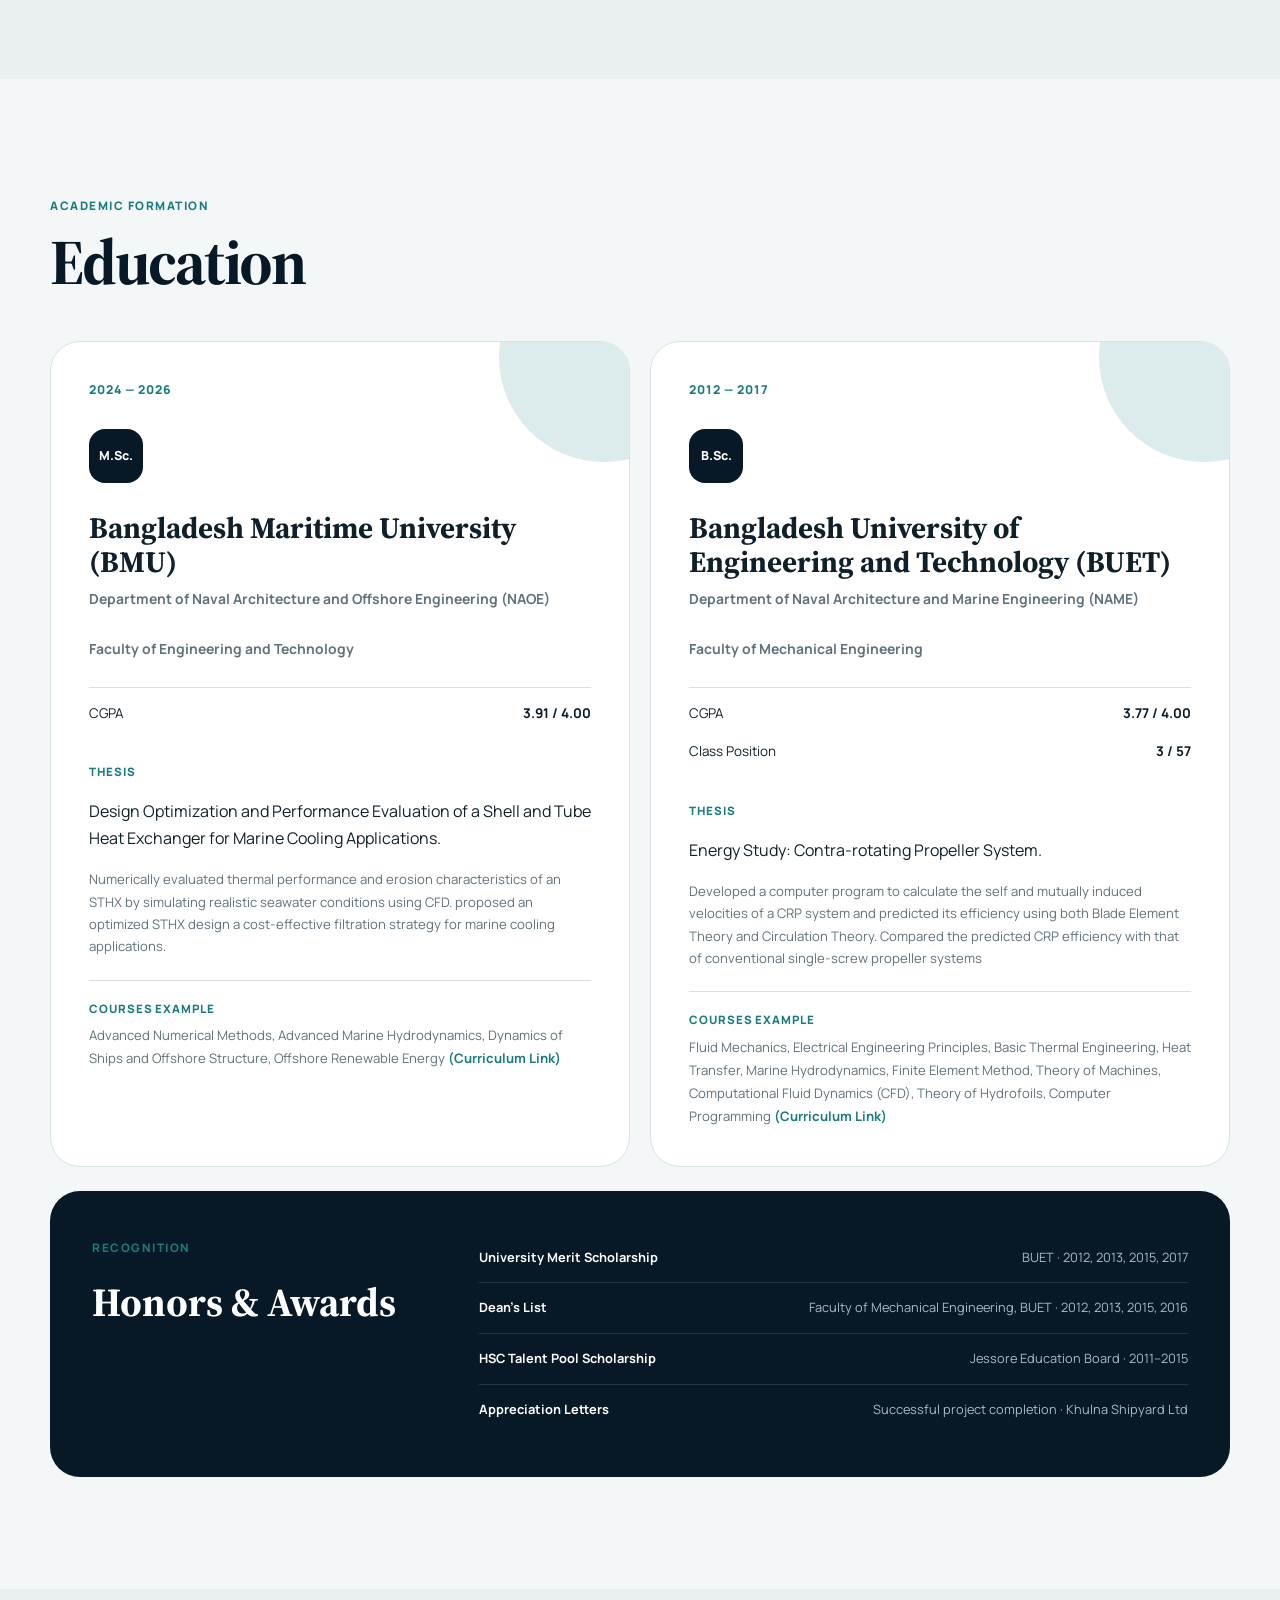
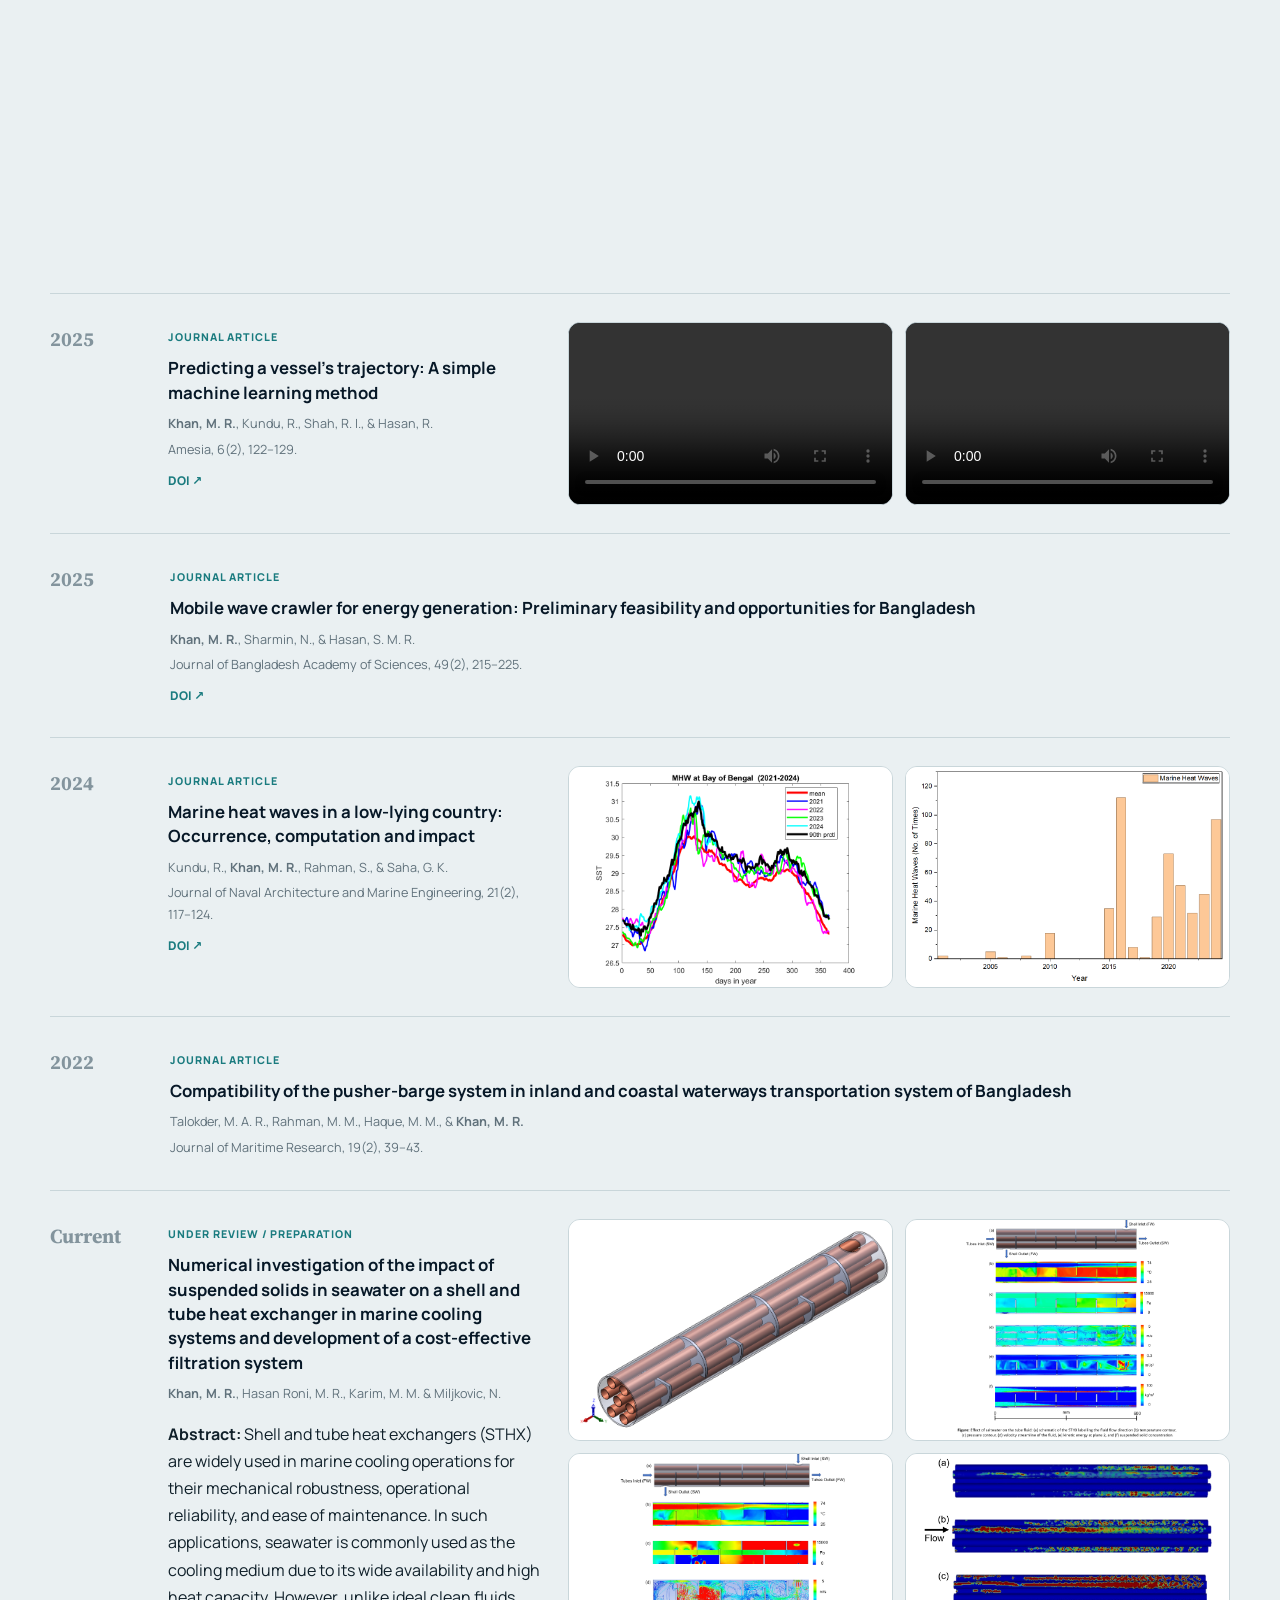
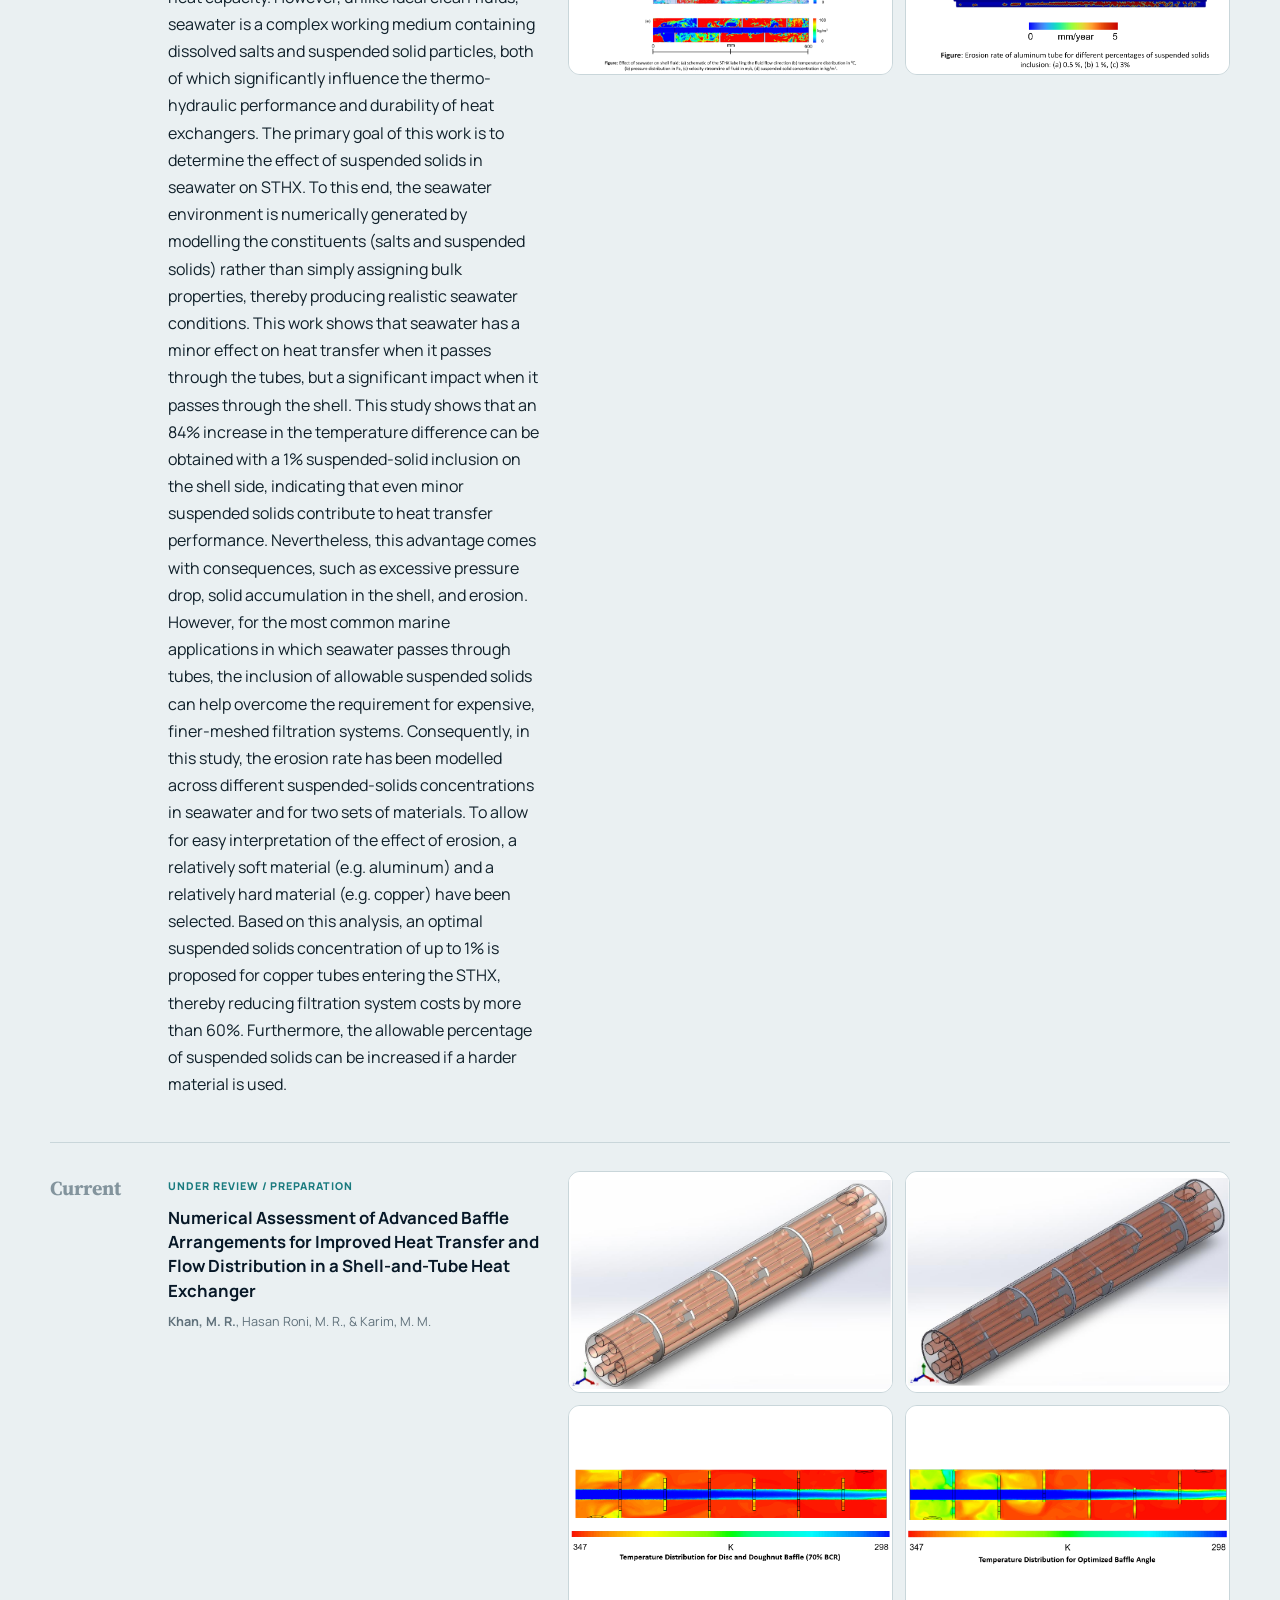
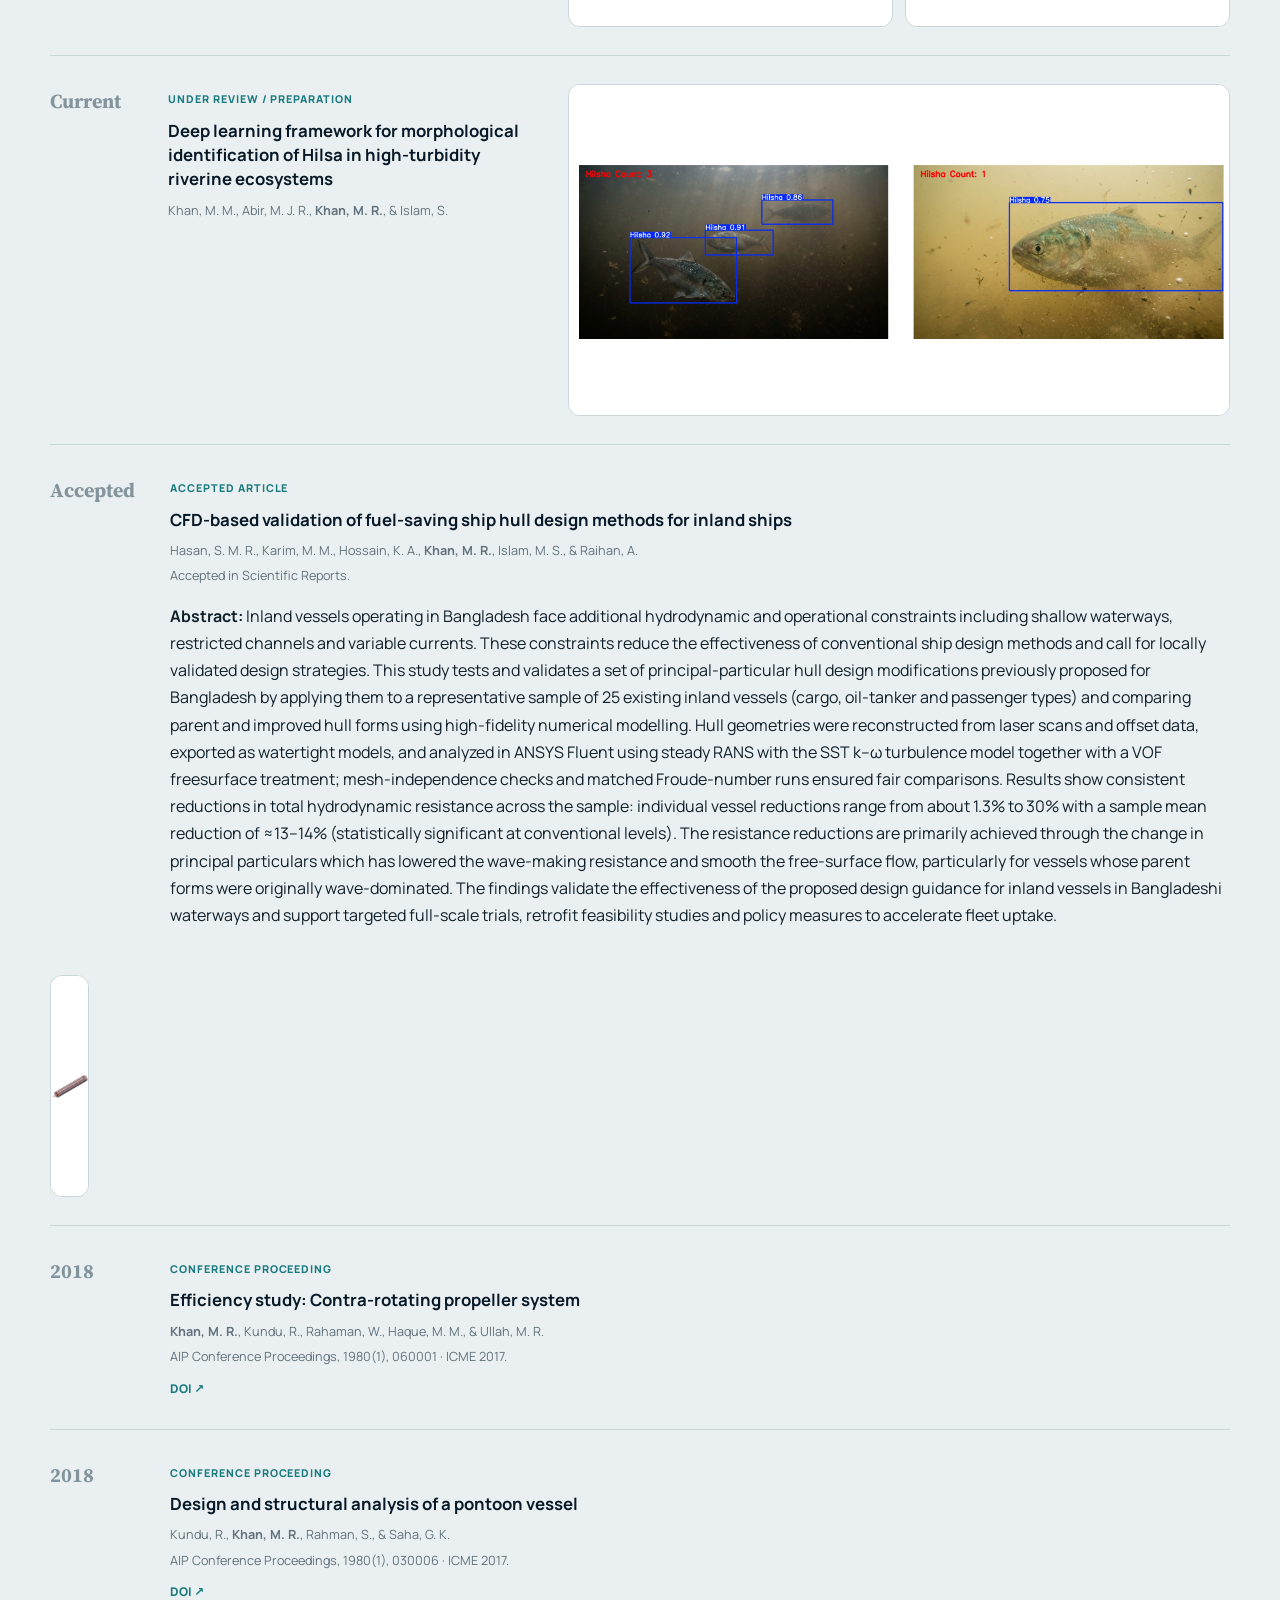
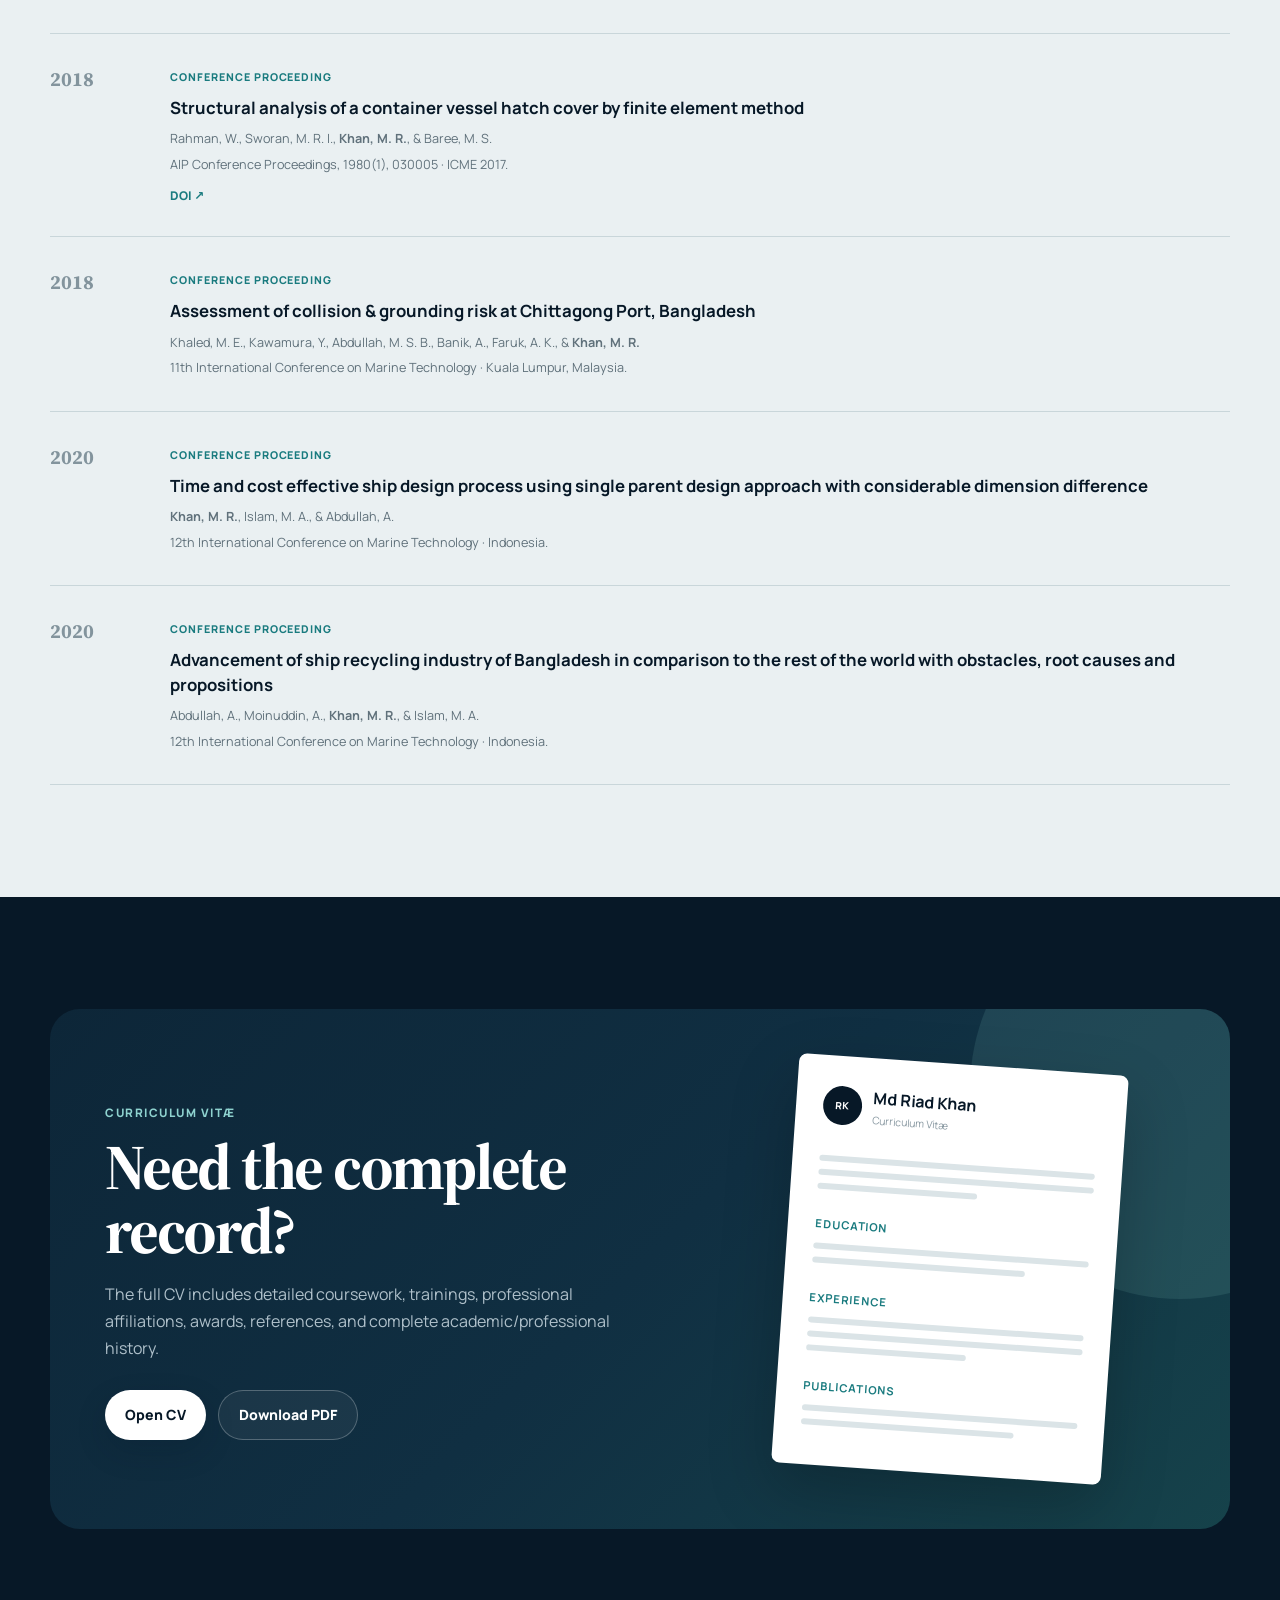
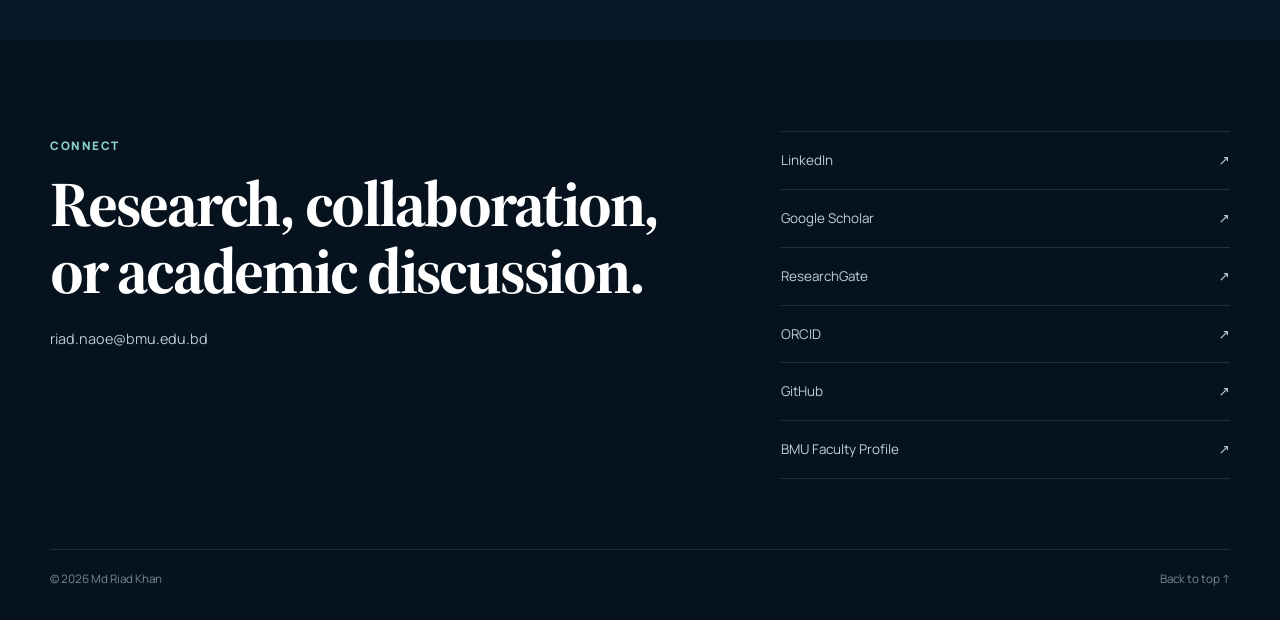
==== commit d7b27c04: "Update index.html" ====
--- a/index.html
+++ b/index.html
@@ -837,7 +837,26 @@
                   <strong>Khan, M. R.</strong>, Islam, M. S., & Raihan, A.
                 </p>
                 <p class="venue">Accepted in Scientific Reports.</p>
-              </div>
+                </p>
+                <p class="abstract">
+                  <strong>Abstract:</strong> Inland vessels operating in Bangladesh face additional hydrodynamic and operational constraints including shallow waterways, restricted channels and variable currents. These constraints reduce the effectiveness of conventional ship design methods and call for locally validated design strategies. This study tests and validates a set of principal-particular hull design modifications previously proposed for Bangladesh by applying them to a representative sample of 25 existing inland vessels (cargo, oil-tanker and passenger types) and comparing parent and improved hull forms using high-fidelity numerical modelling. Hull geometries were reconstructed from laser scans and offset data, exported as watertight models, and analyzed in ANSYS Fluent using steady RANS with the SST k–ω turbulence model together with a VOF freesurface treatment; mesh-independence checks and matched Froude-number runs ensured fair comparisons. Results show consistent reductions in total hydrodynamic resistance across the sample: individual vessel reductions range from about 1.3% to 30% with a sample mean reduction of ≈13–14% (statistically significant at conventional levels). The resistance reductions are primarily achieved through the change in principal particulars which has lowered the wave-making resistance and smooth the free-surface flow, particularly for vessels whose parent forms were originally wave-dominated. The findings validate the effectiveness of the proposed design guidance for inland vessels in Bangladeshi waterways and support targeted full-scale trials, retrofit feasibility studies and policy measures to accelerate fleet uptake.
+                </p>
+              </div>
+              <div class="pub-media" aria-label="Article figures">
+                <div class="pub-media-grid">
+                  <a
+                    class="pub-media-link"
+                    href="media/1.png"
+                    target="_blank"
+                    rel="noopener"
+                  >
+                    <img
+                      src="media/1.png"
+                      alt="Figure 1 from suspended-solids heat exchanger study"
+                      loading="lazy"
+                    />
+                  </a>
+                </div>
             </article>
 
             <article class="publication-item" data-type="conference">
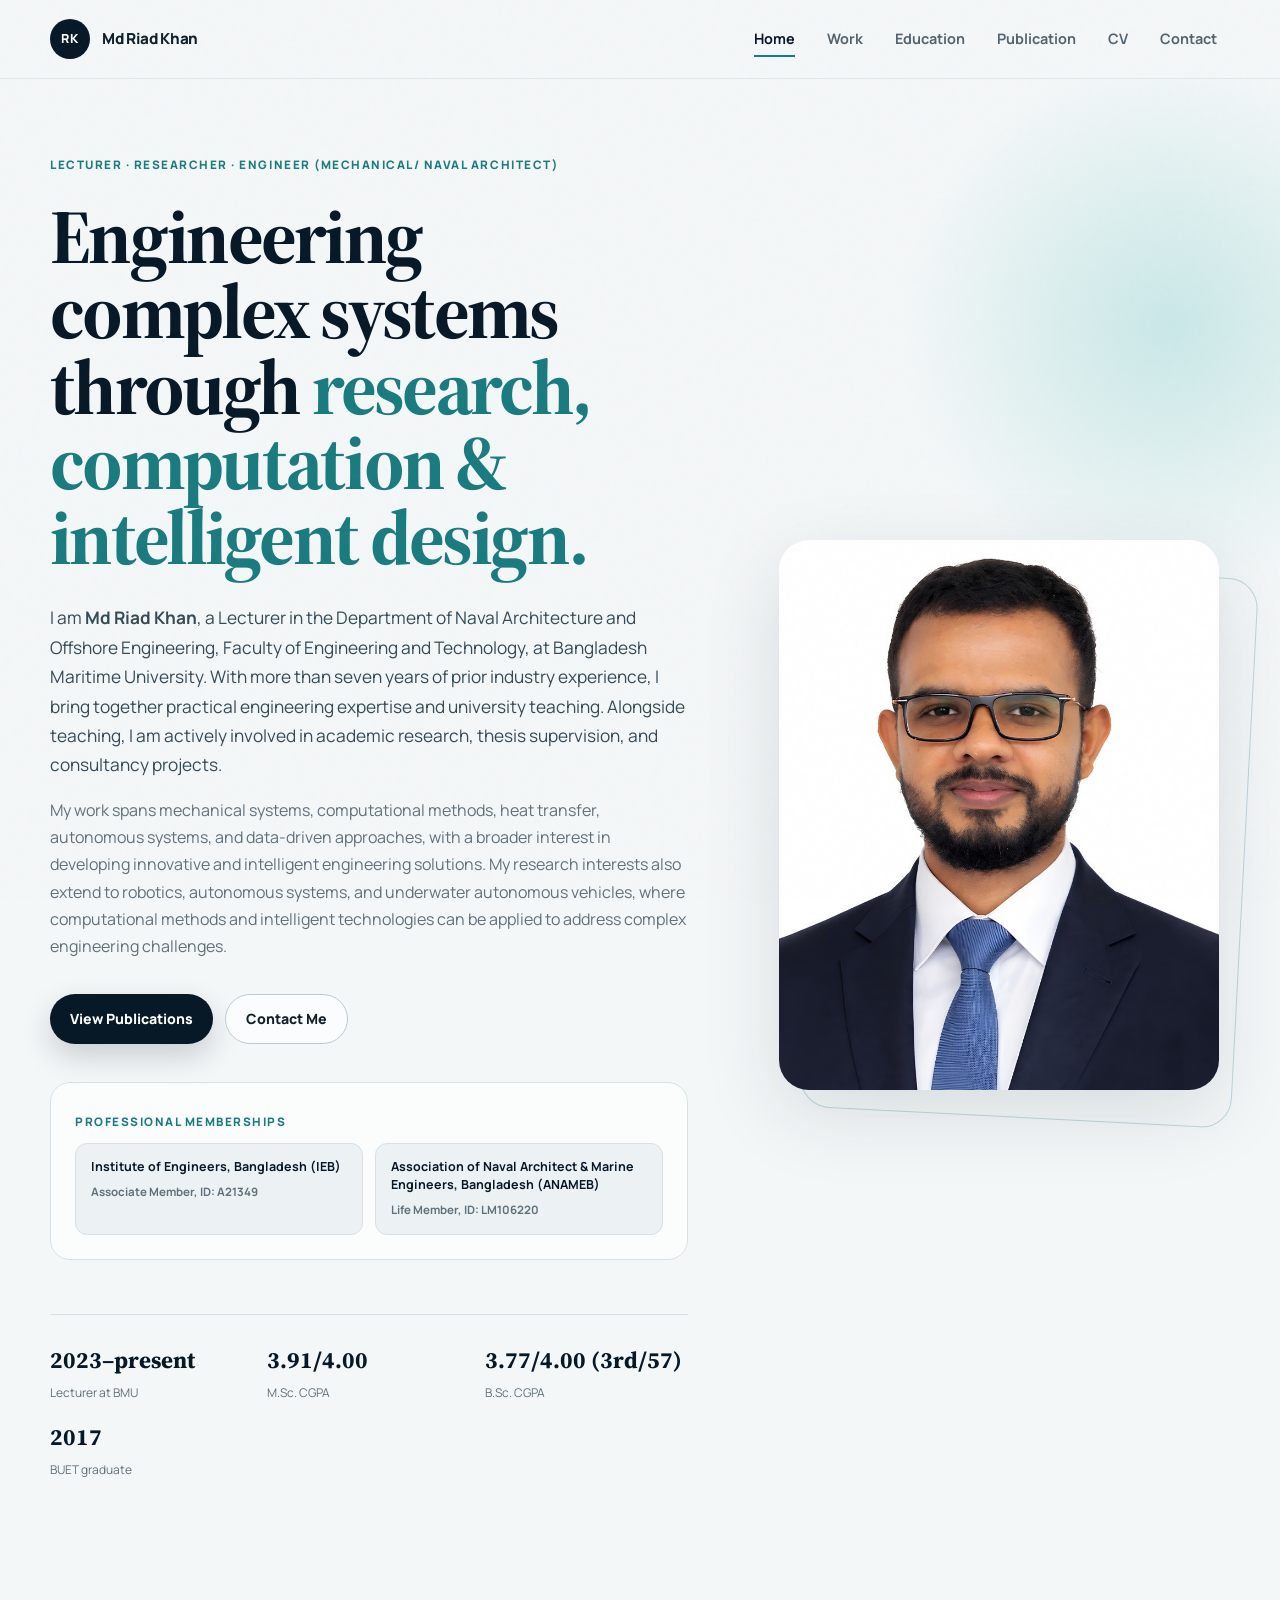
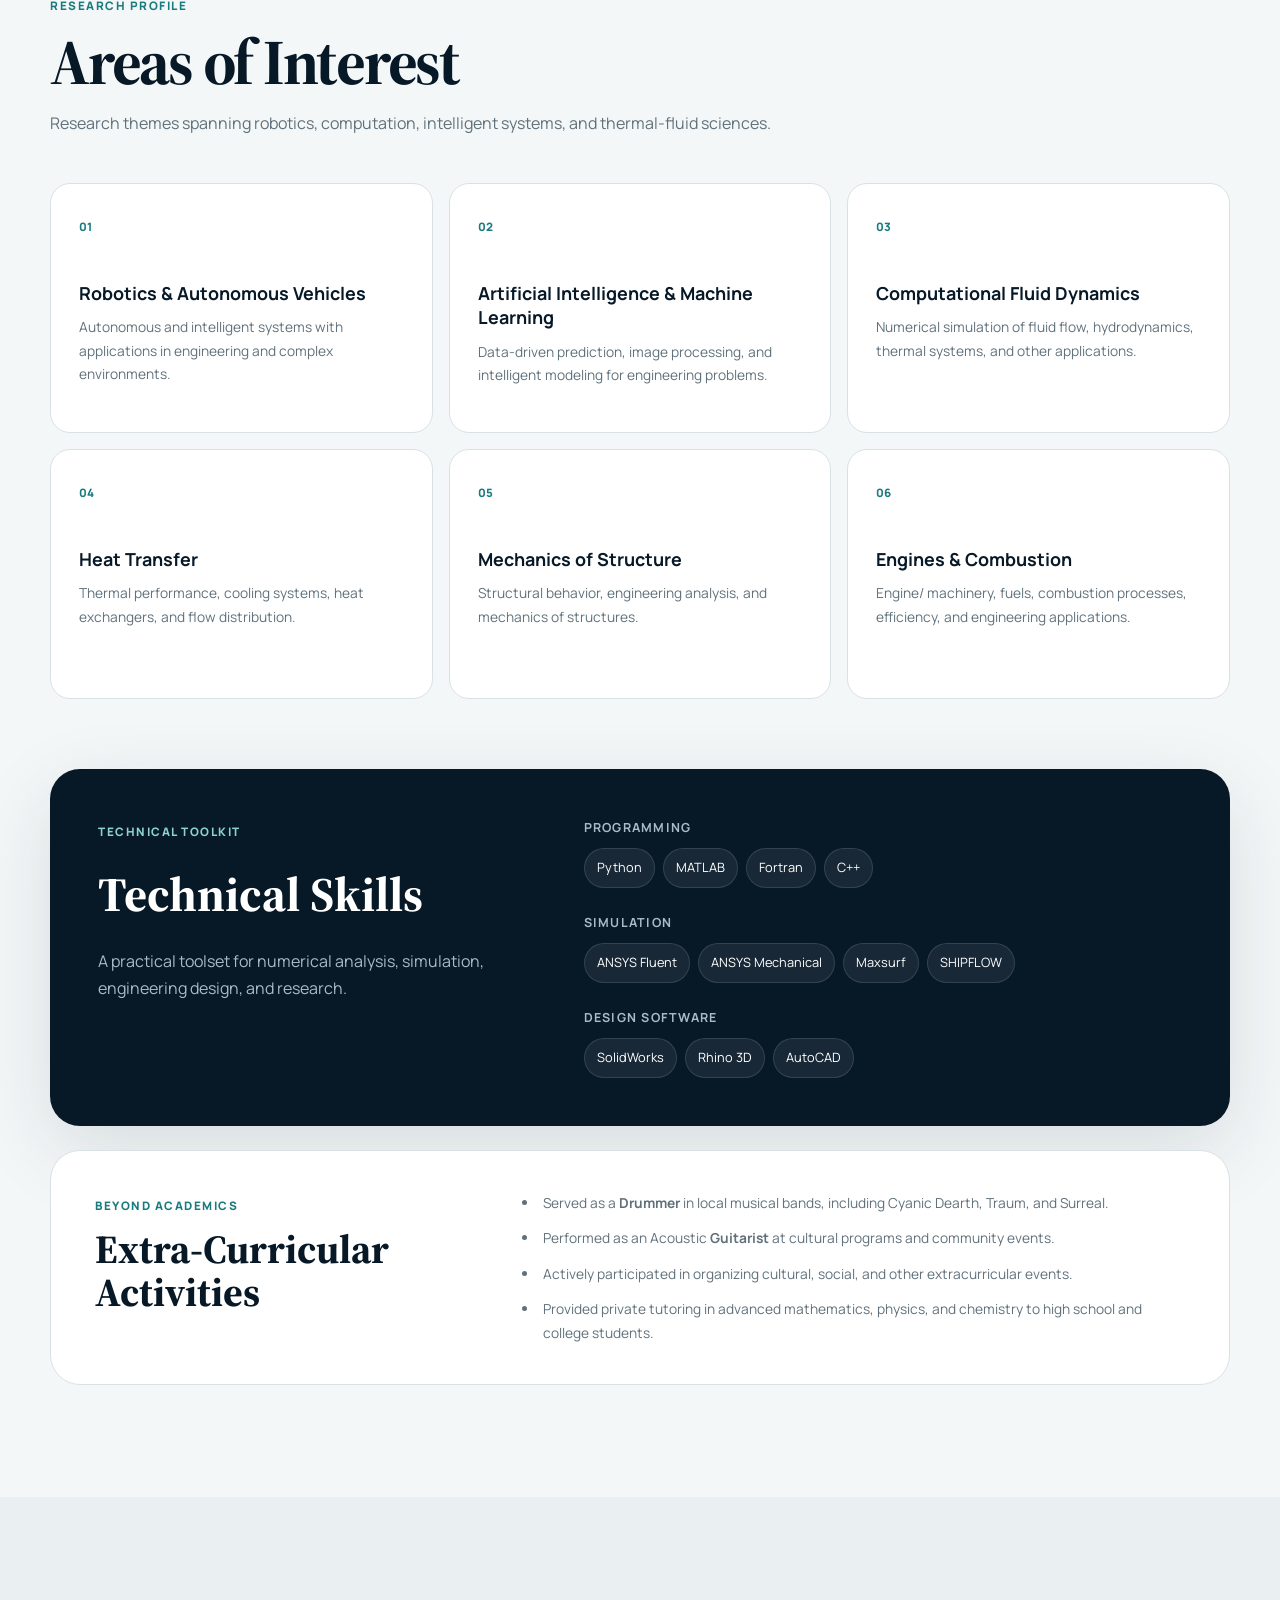
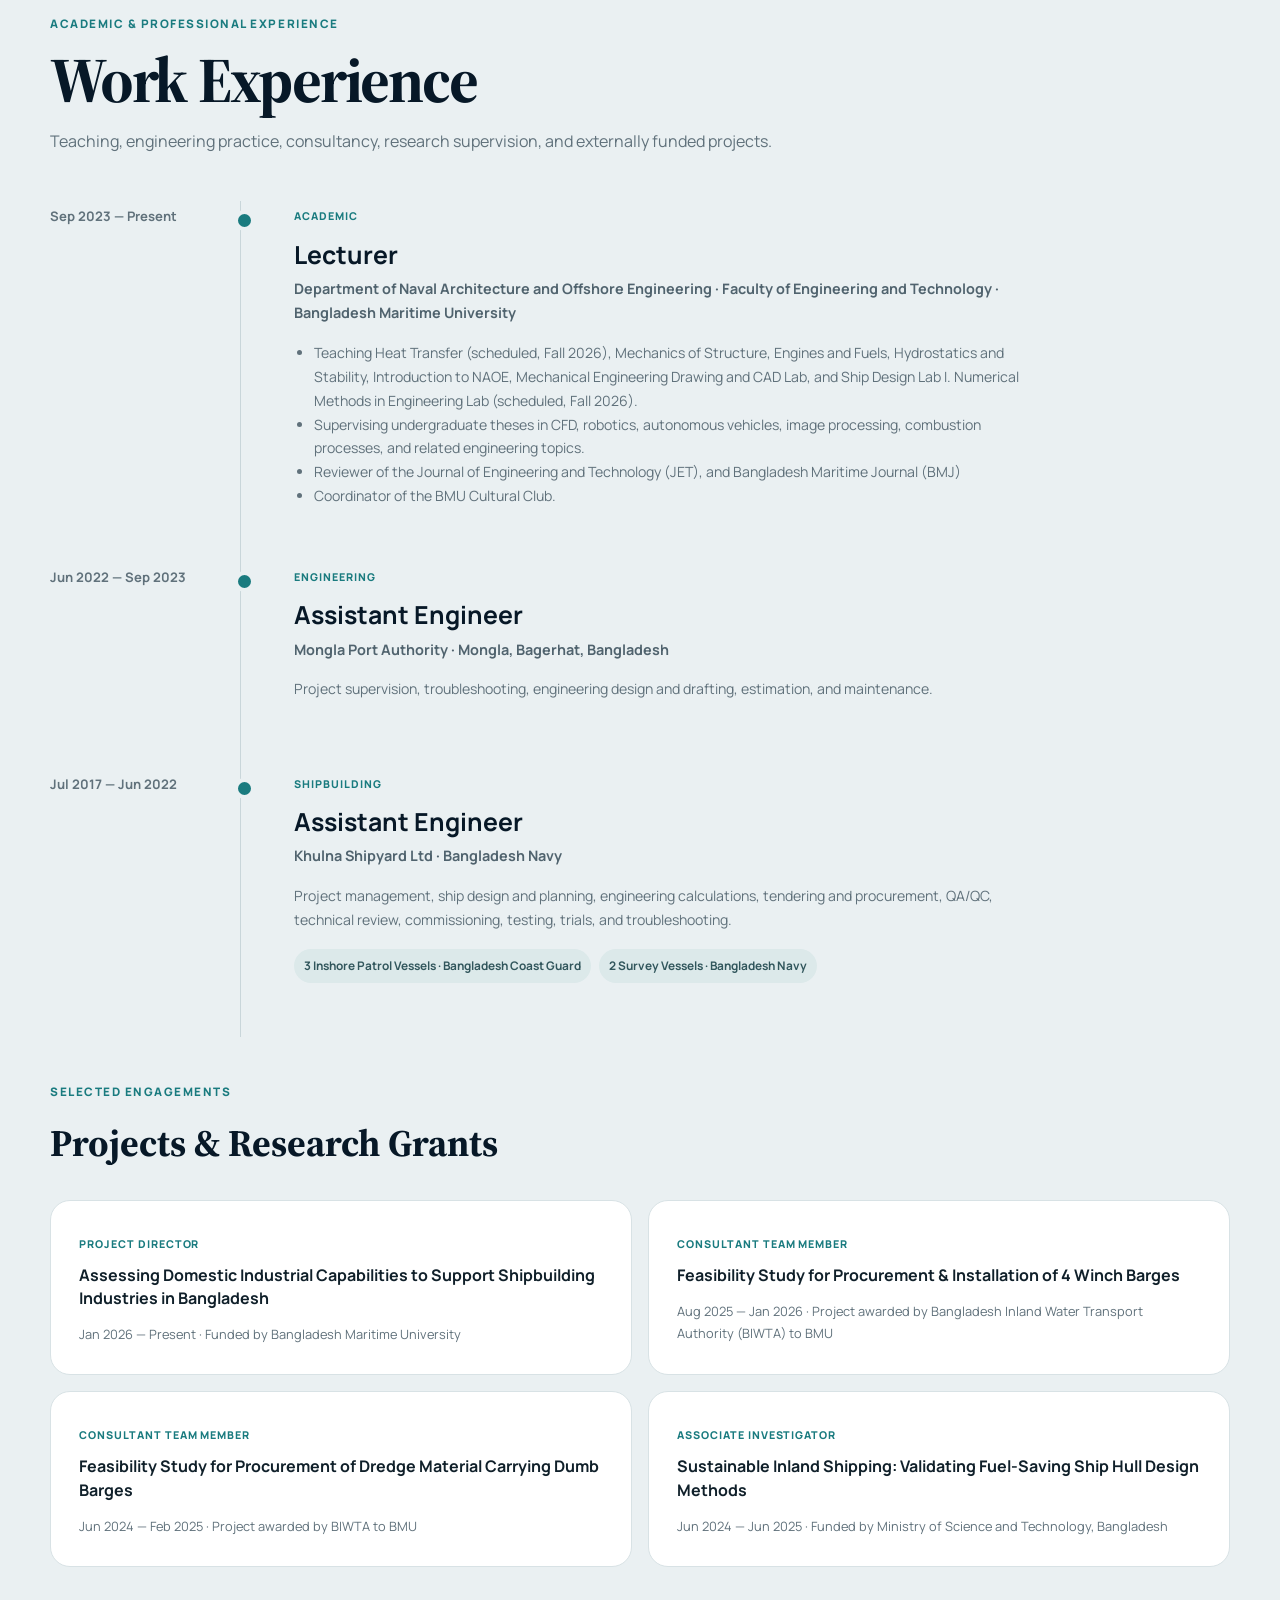
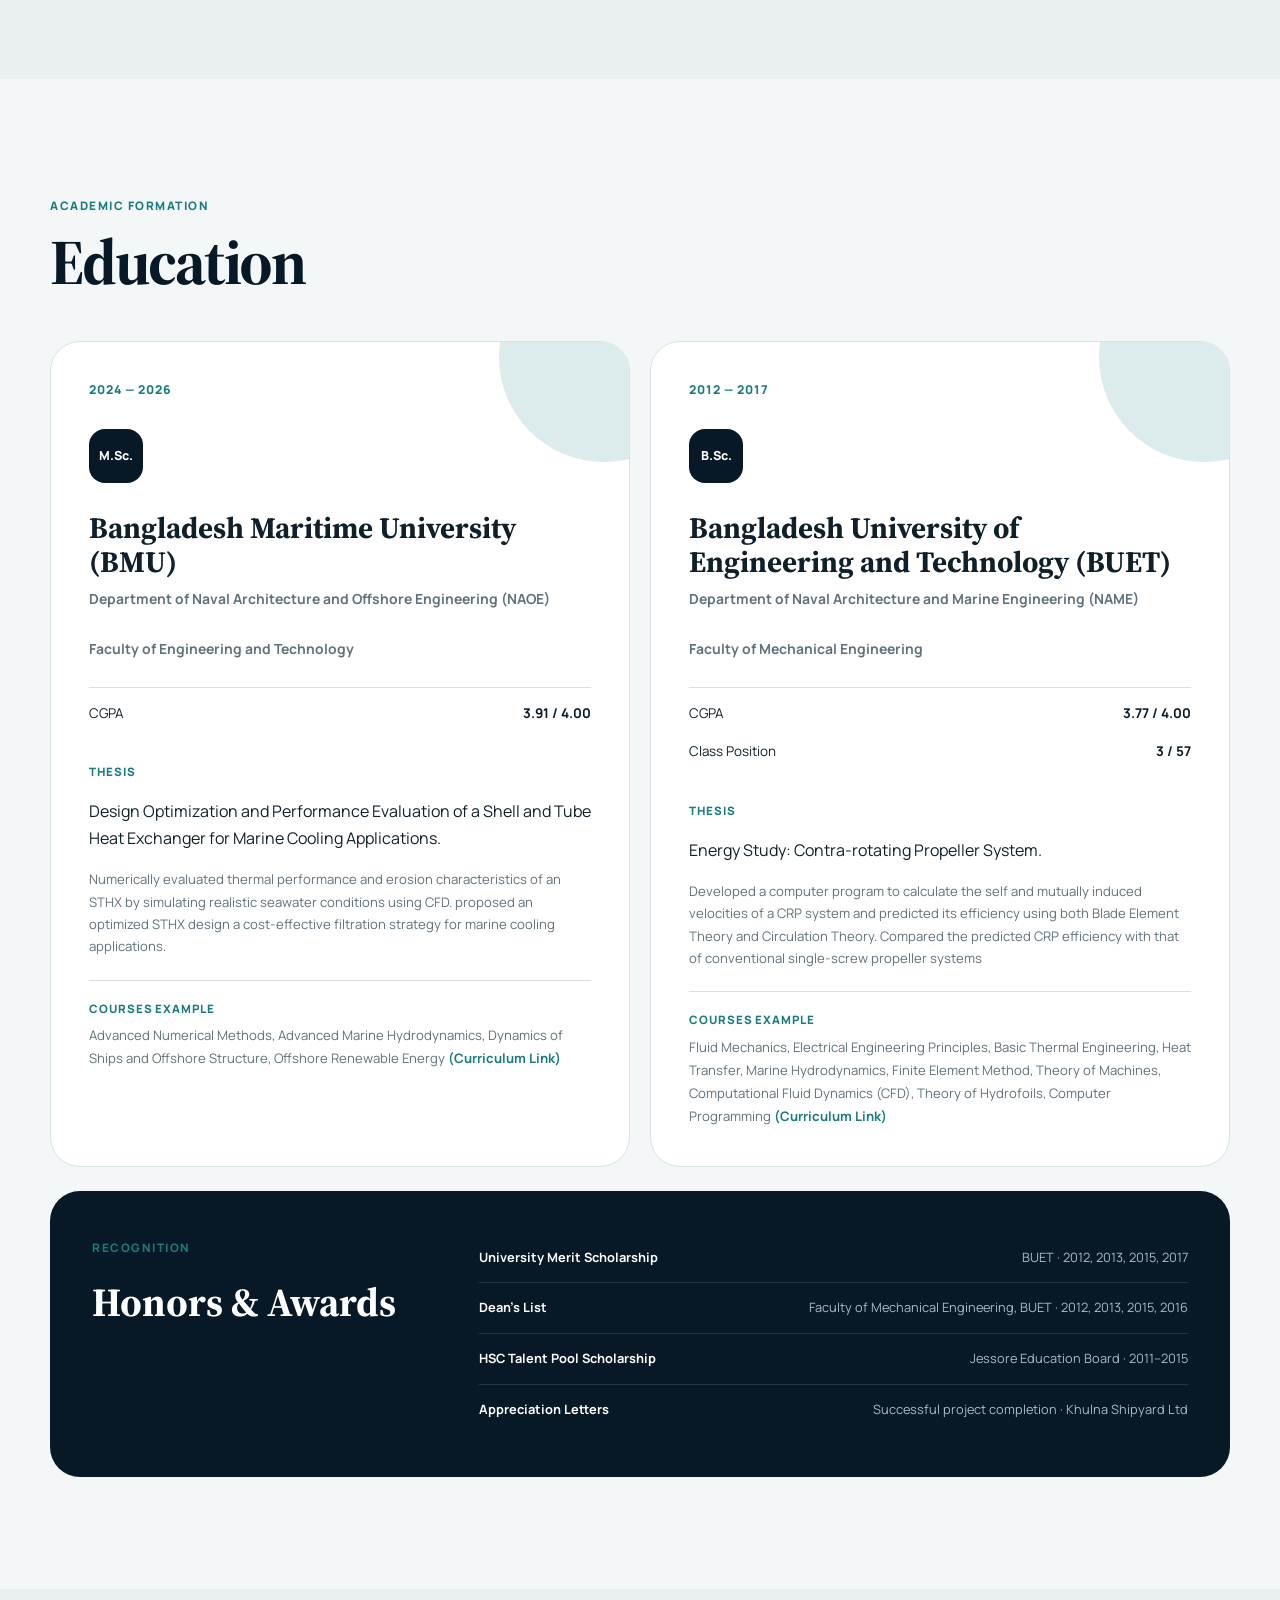
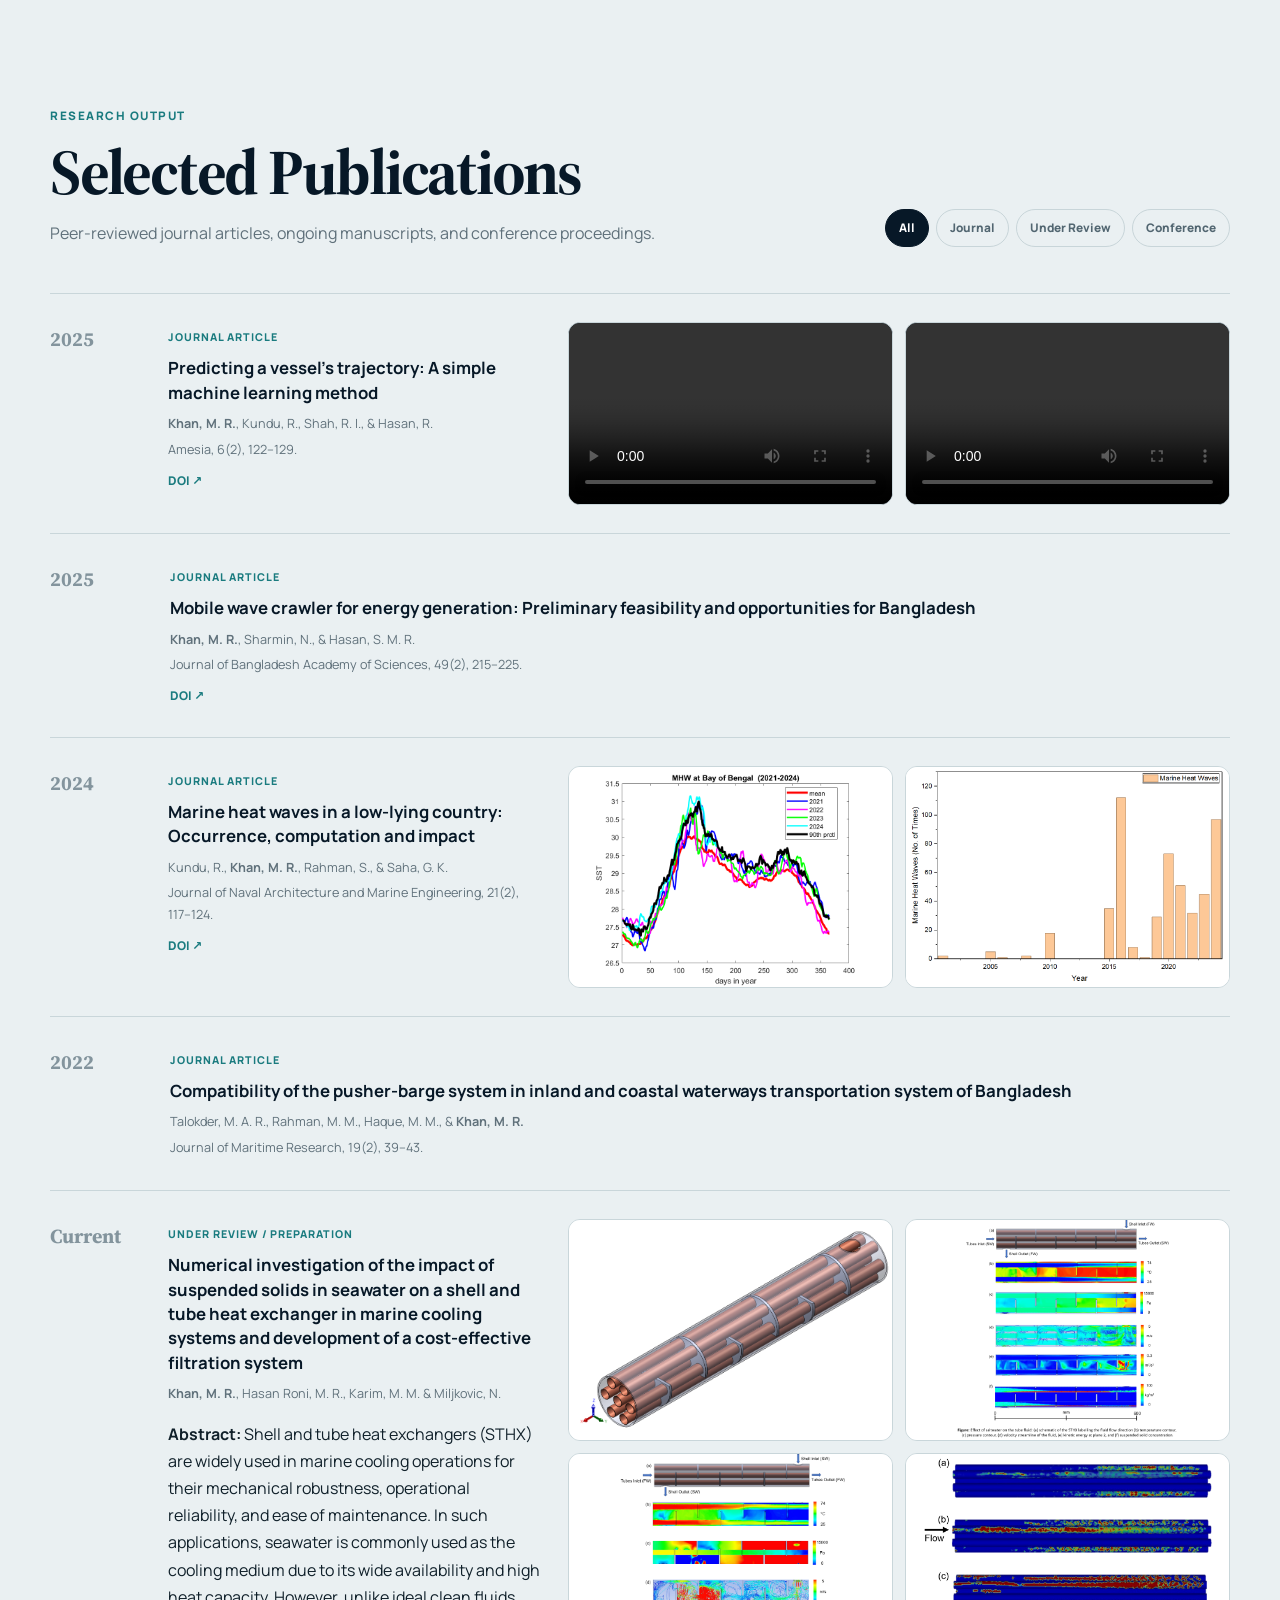
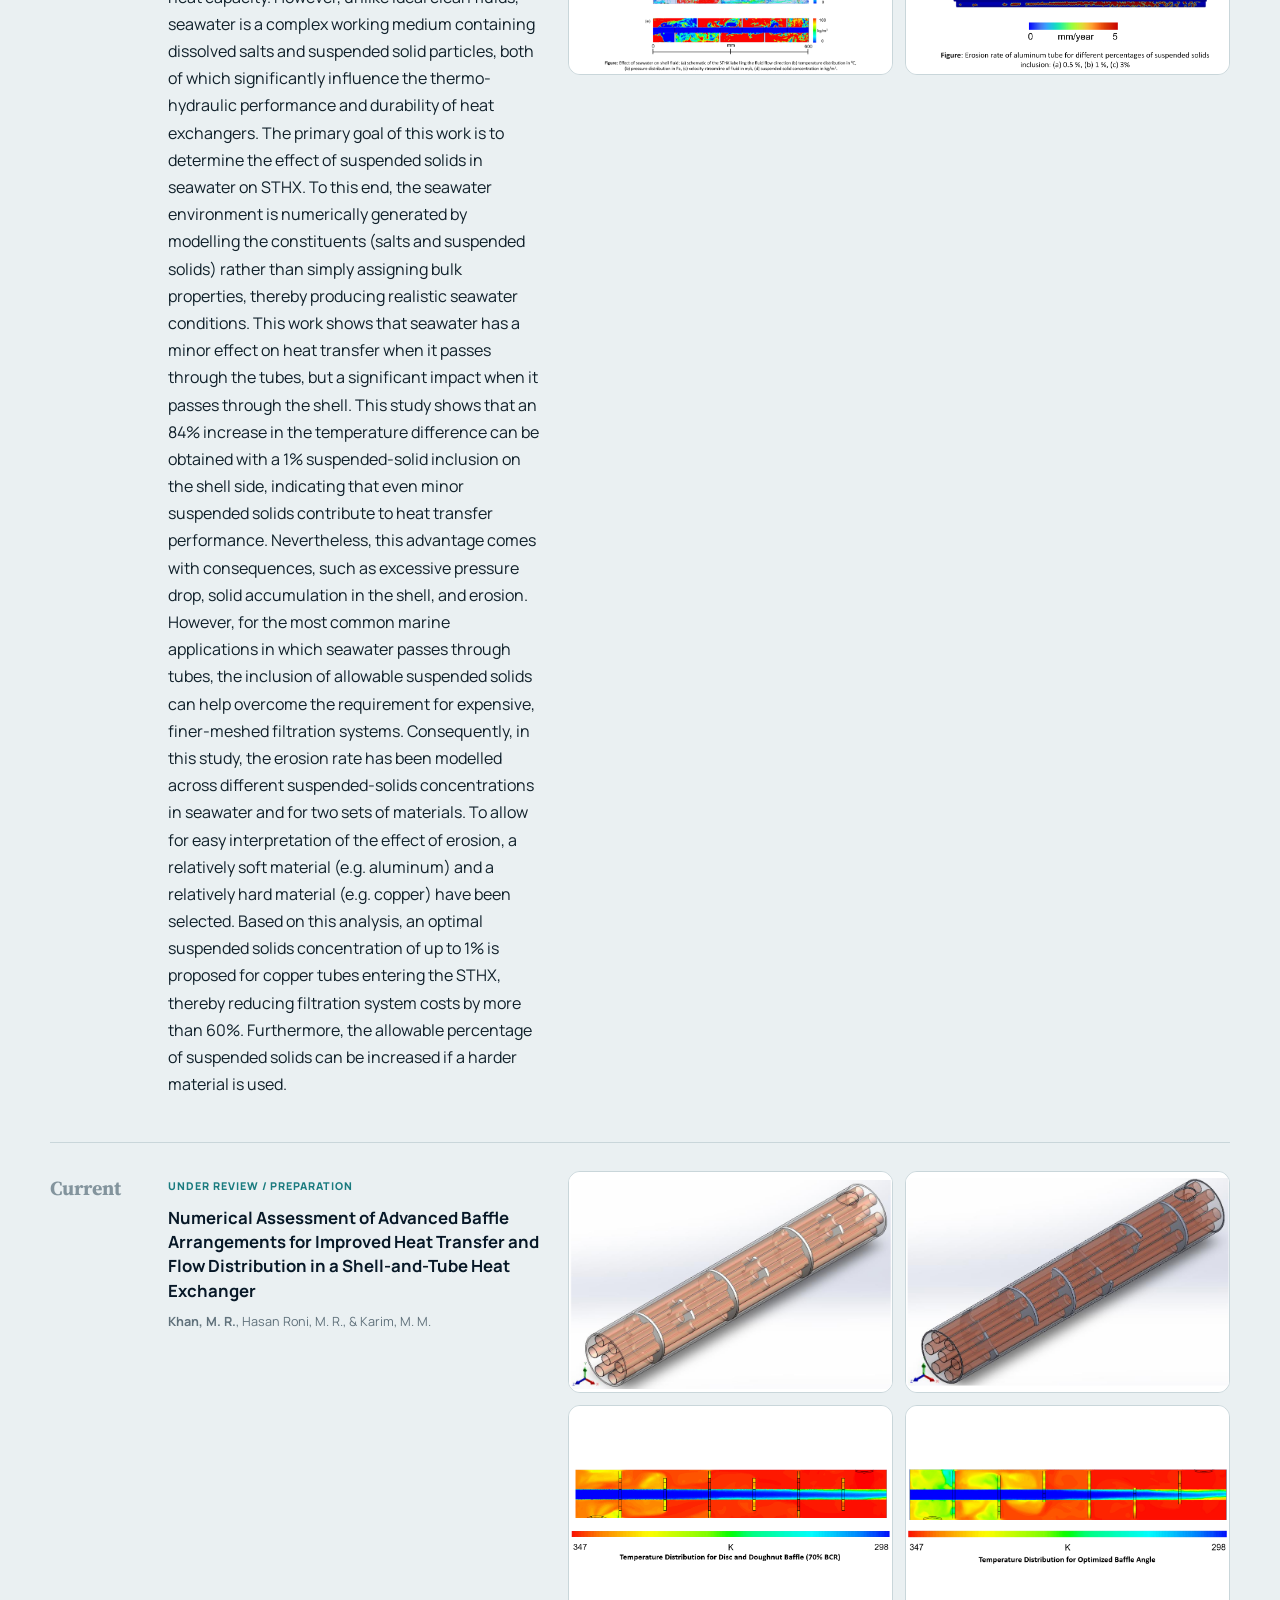
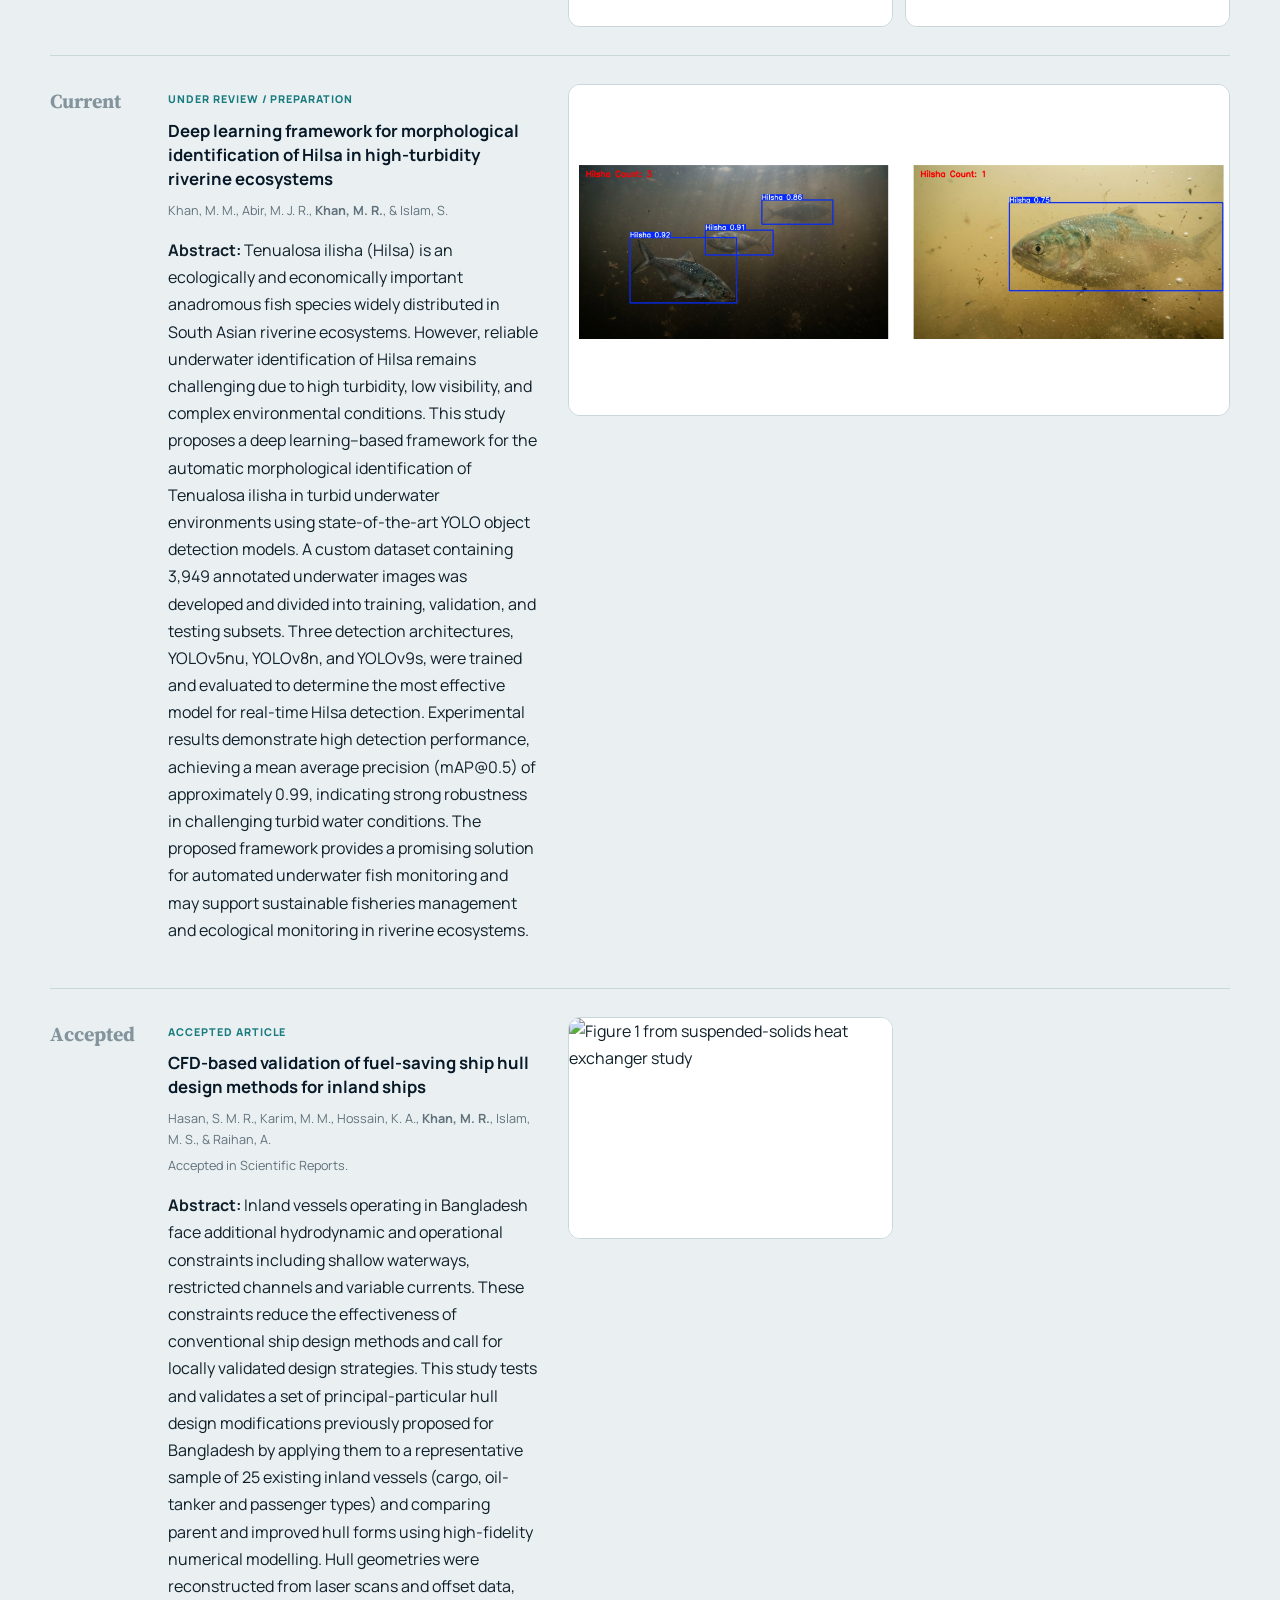
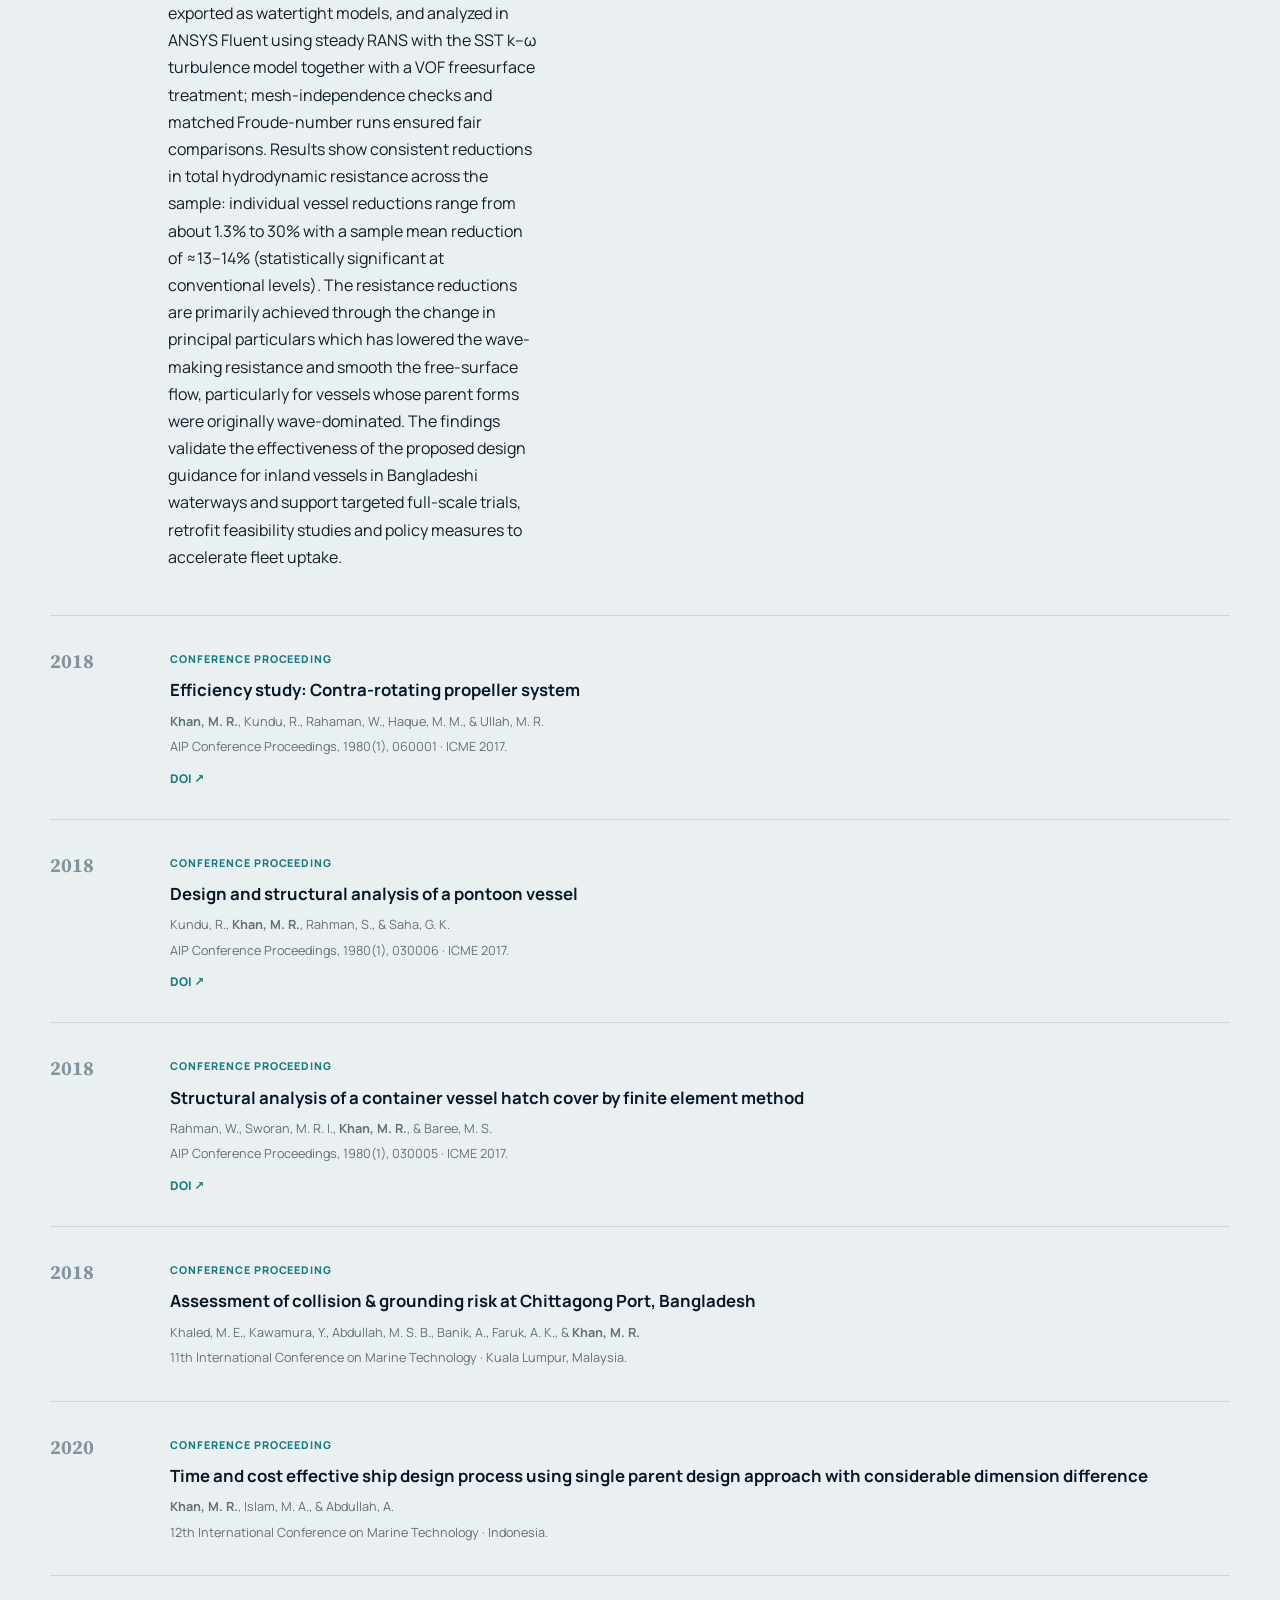
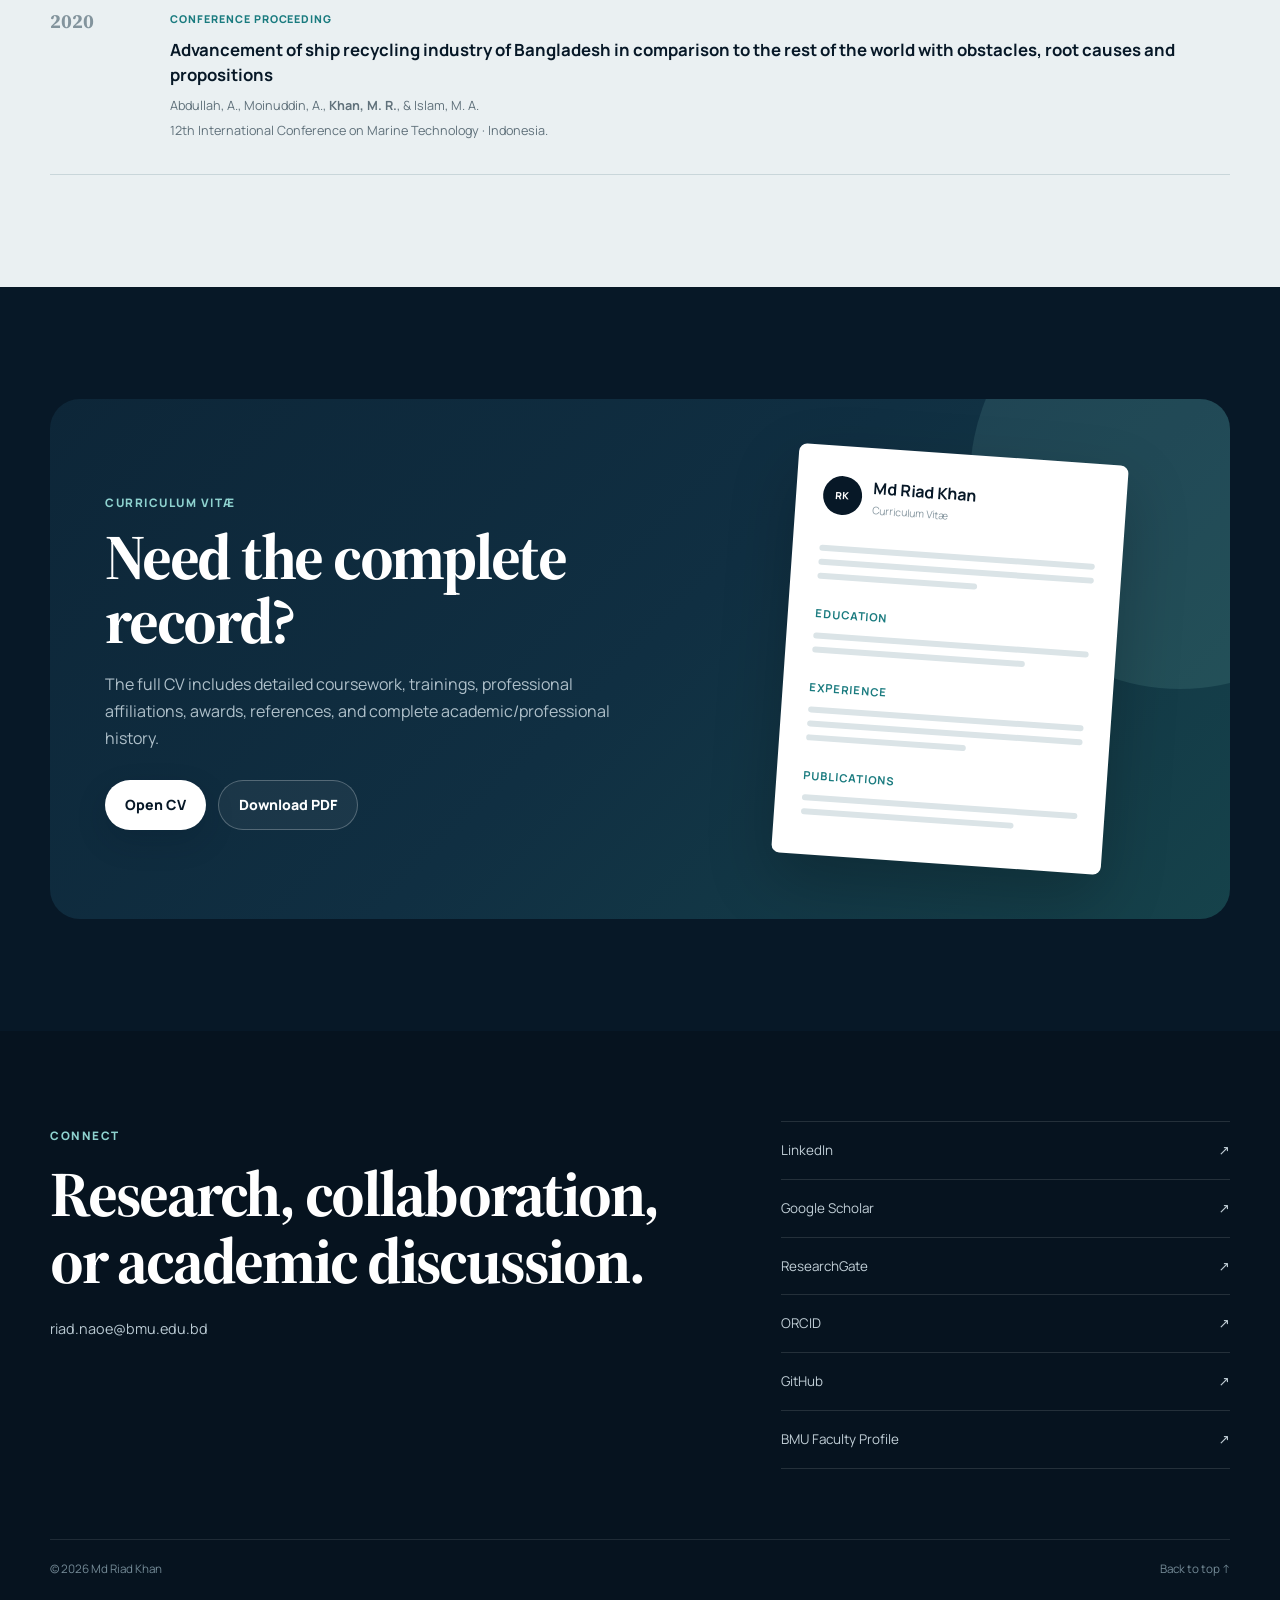
==== commit 20682e09: "Update index.html" ====
--- a/index.html
+++ b/index.html
@@ -805,6 +805,12 @@
                   Khan, M. M., Abir, M. J. R., <strong>Khan, M. R.</strong>, &
                   Islam, S.
                 </p>
+                <p class="abstract">
+                  <strong>Abstract:</strong> Tenualosa ilisha (Hilsa) is an ecologically and economically important anadromous fish species widely distributed in South Asian riverine ecosystems. However, reliable underwater identification of Hilsa remains challenging due to high turbidity, low
+visibility, and complex environmental conditions. This study proposes a deep learning–based framework for the automatic morphological identification of Tenualosa ilisha in turbid underwater environments using state-of-the-art YOLO object detection models. A custom dataset containing 3,949 annotated underwater images was developed and divided into training, validation, and testing subsets. Three detection architectures, YOLOv5nu, YOLOv8n, and YOLOv9s, were trained and evaluated to
+determine the most effective model for real-time Hilsa detection. Experimental results demonstrate high detection performance, achieving a mean average precision (mAP@0.5) of approximately 0.99, indicating strong robustness in challenging turbid
+water conditions. The proposed framework provides a promising solution for automated underwater fish monitoring and may support sustainable fisheries management and ecological monitoring in riverine ecosystems.
+                </p>
               </div>
               <div class="pub-media" aria-label="Article figures">
                 <div class="pub-media-grid single">
@@ -824,7 +830,7 @@
               </div>
             </article>
 
-            <article class="publication-item" data-type="review">
+            <article class="publication-item has-media" data-type="review">
               <div class="pub-year">Accepted</div>
               <div class="pub-content">
                 <span class="pub-type">Accepted Article</span>
@@ -846,17 +852,18 @@
                 <div class="pub-media-grid">
                   <a
                     class="pub-media-link"
-                    href="media/1.png"
+                    href="media/10.png"
                     target="_blank"
                     rel="noopener"
                   >
                     <img
-                      src="media/1.png"
+                      src="media/10.png"
                       alt="Figure 1 from suspended-solids heat exchanger study"
                       loading="lazy"
                     />
                   </a>
                 </div>
+              </div>
             </article>
 
             <article class="publication-item" data-type="conference">
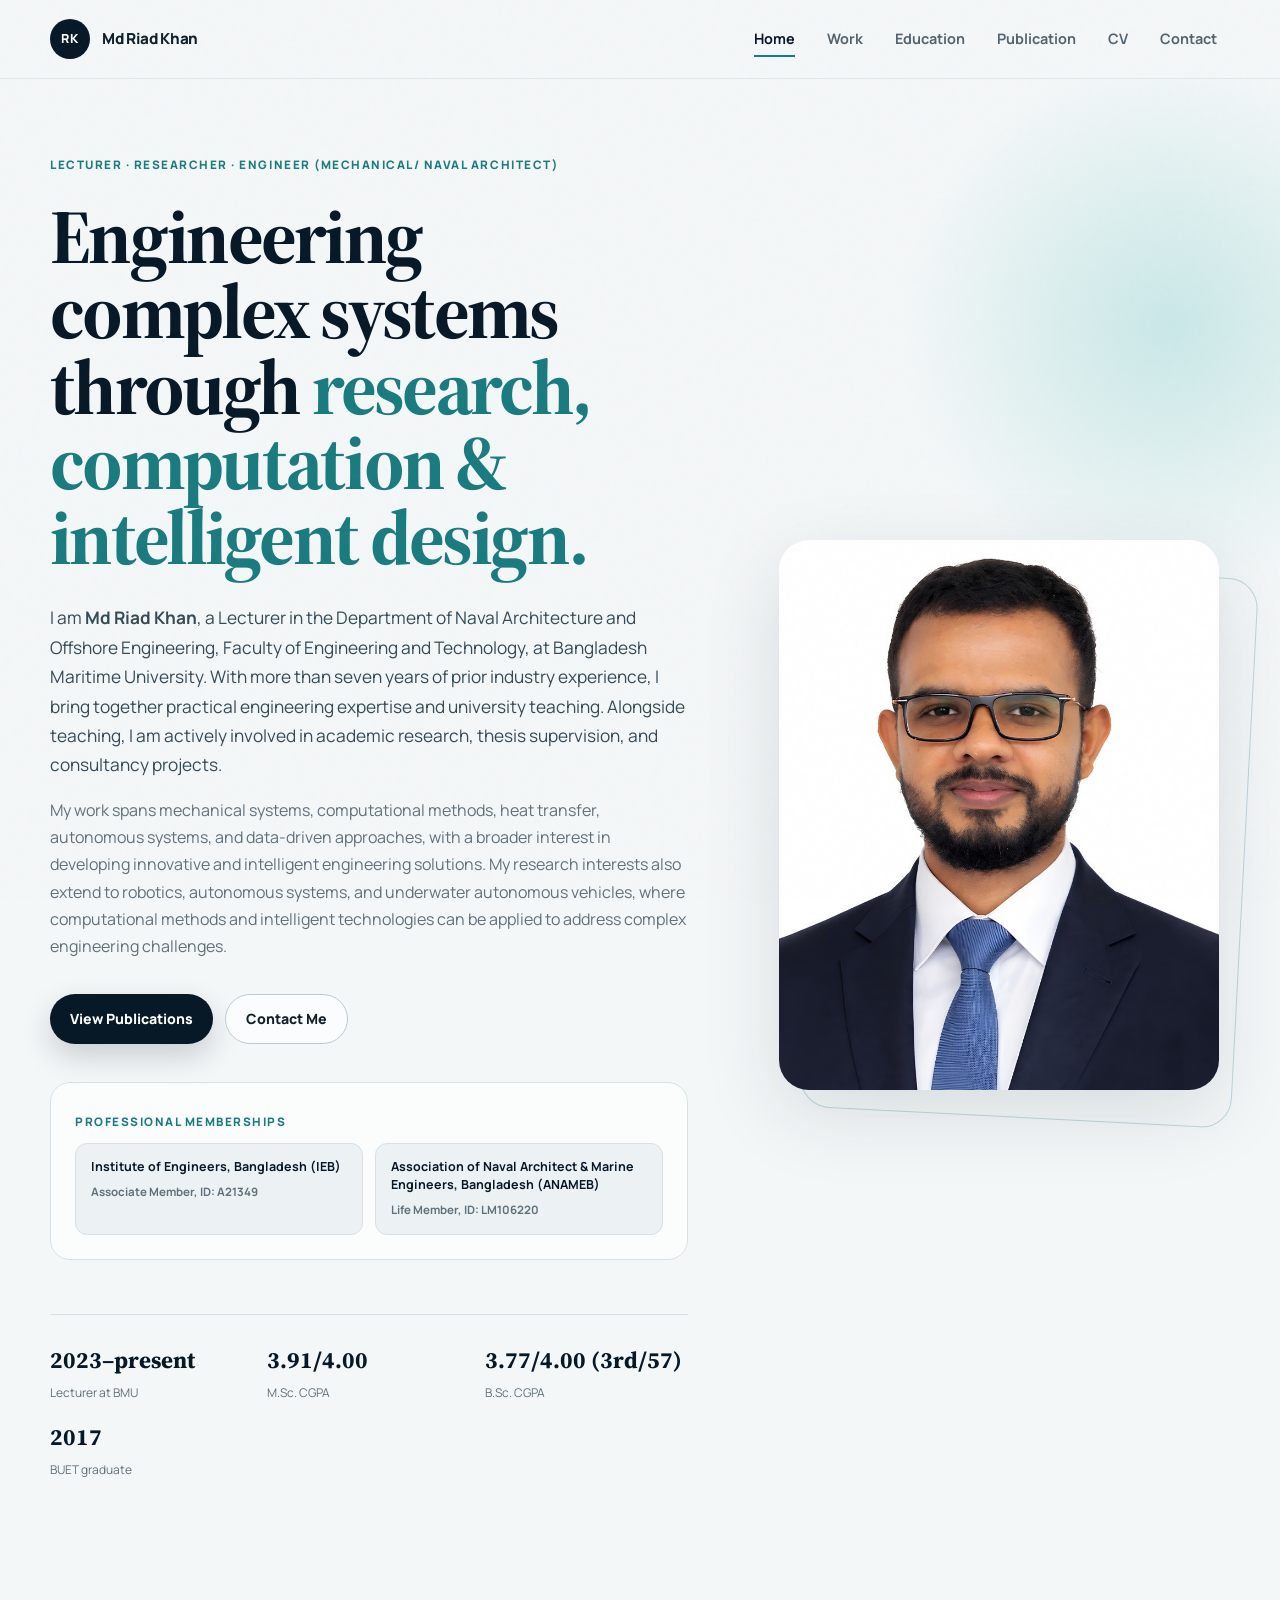
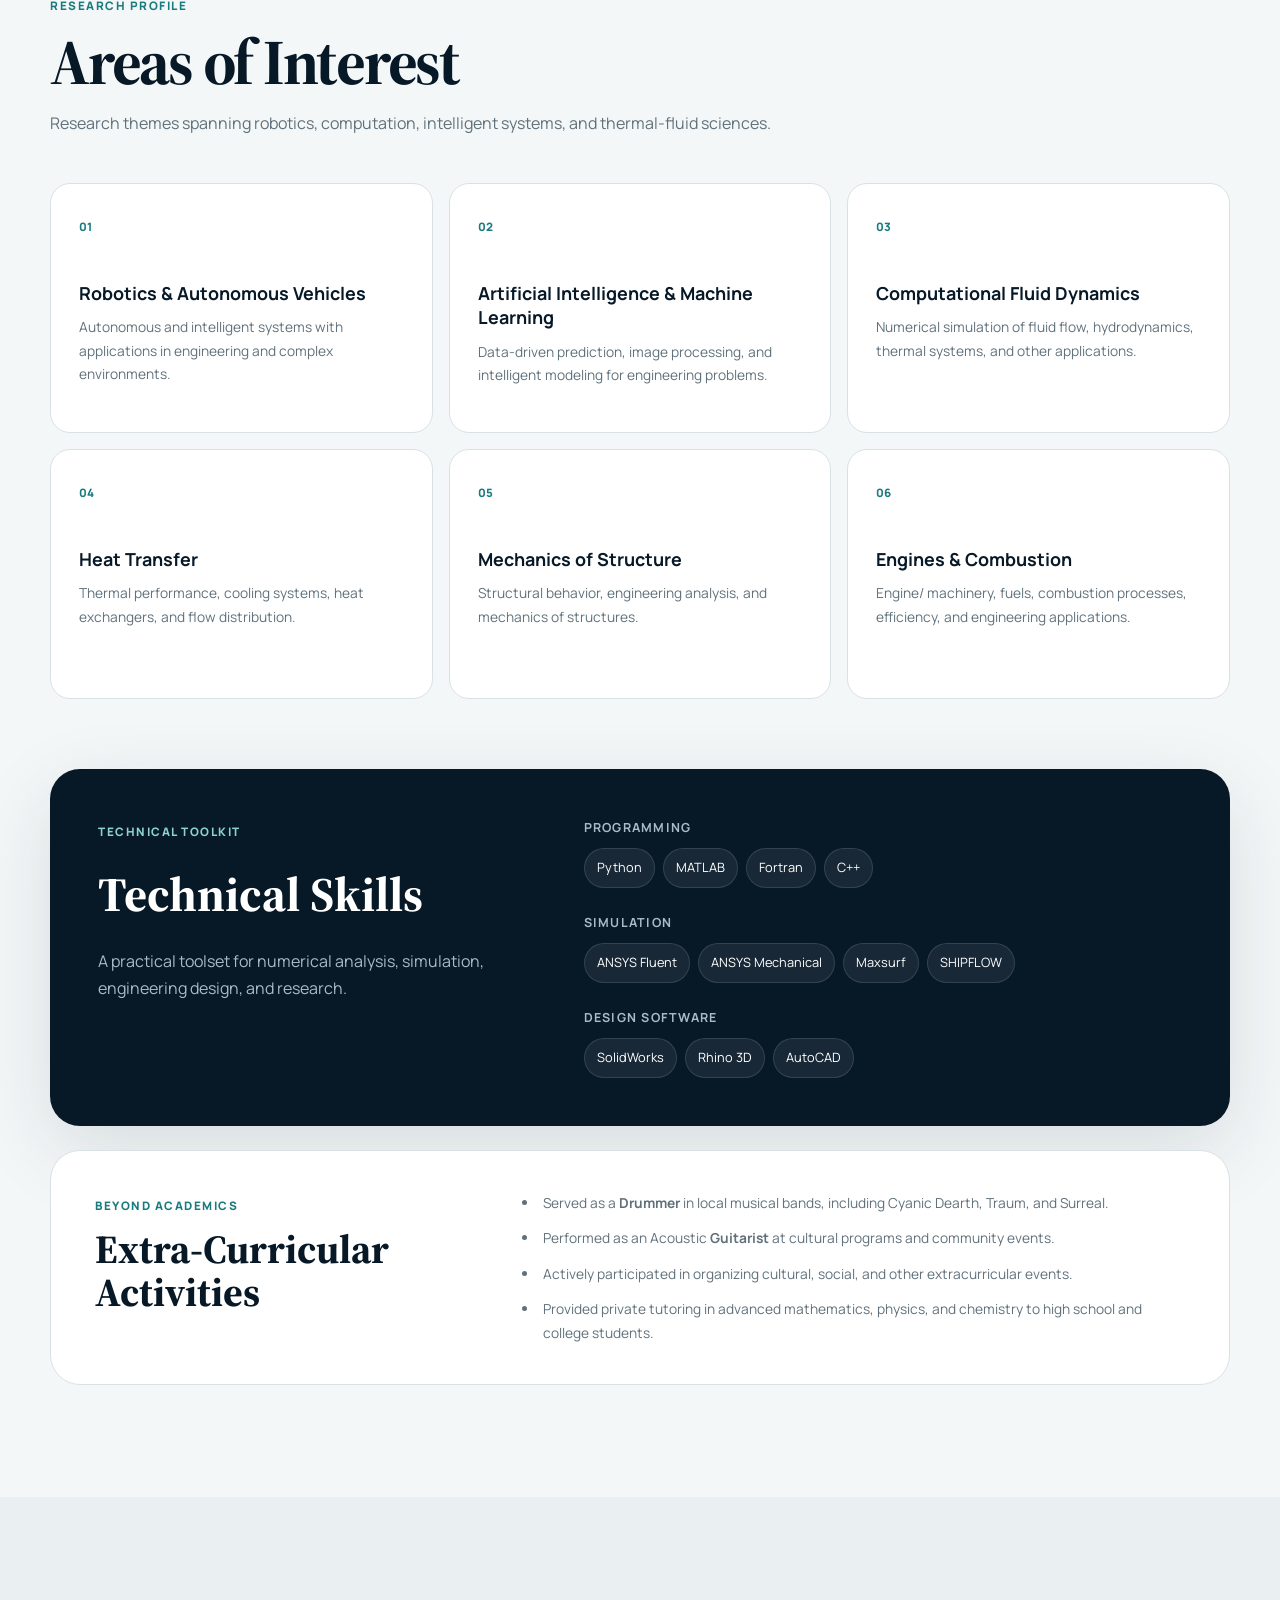
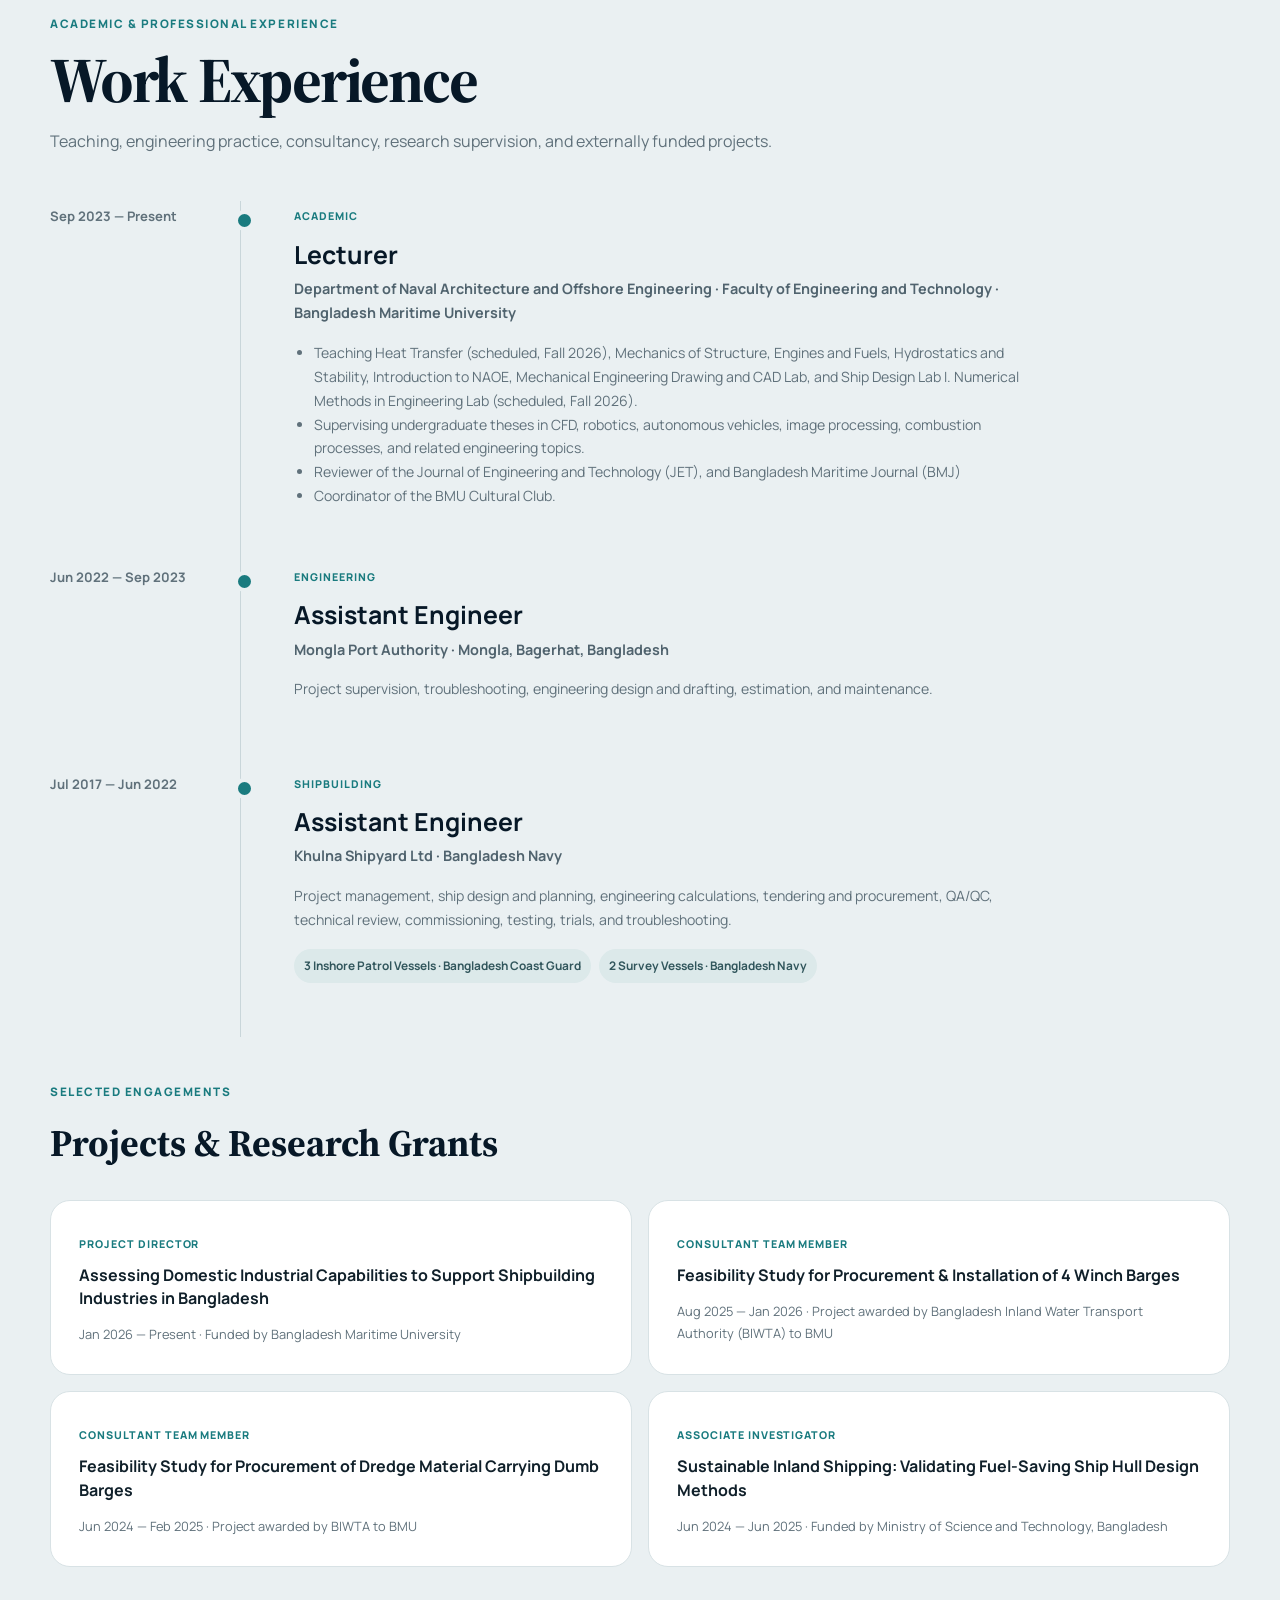
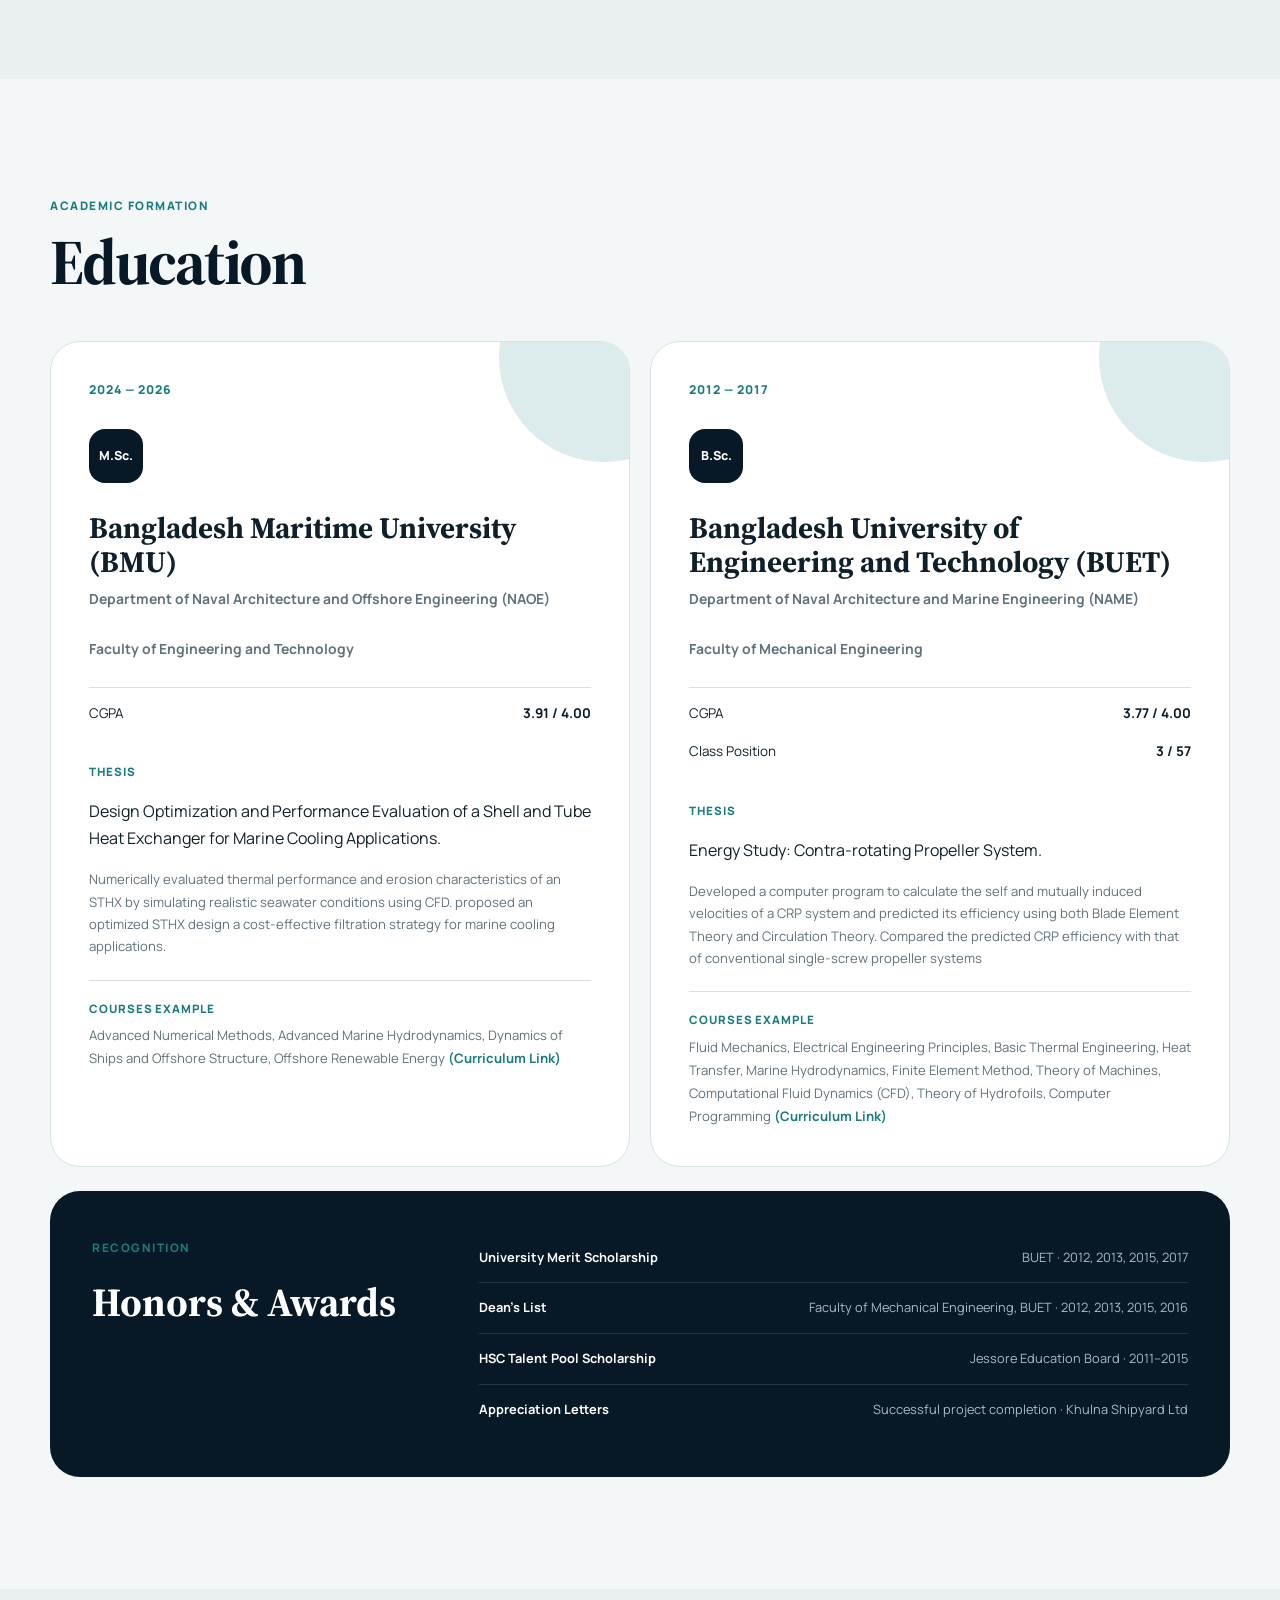
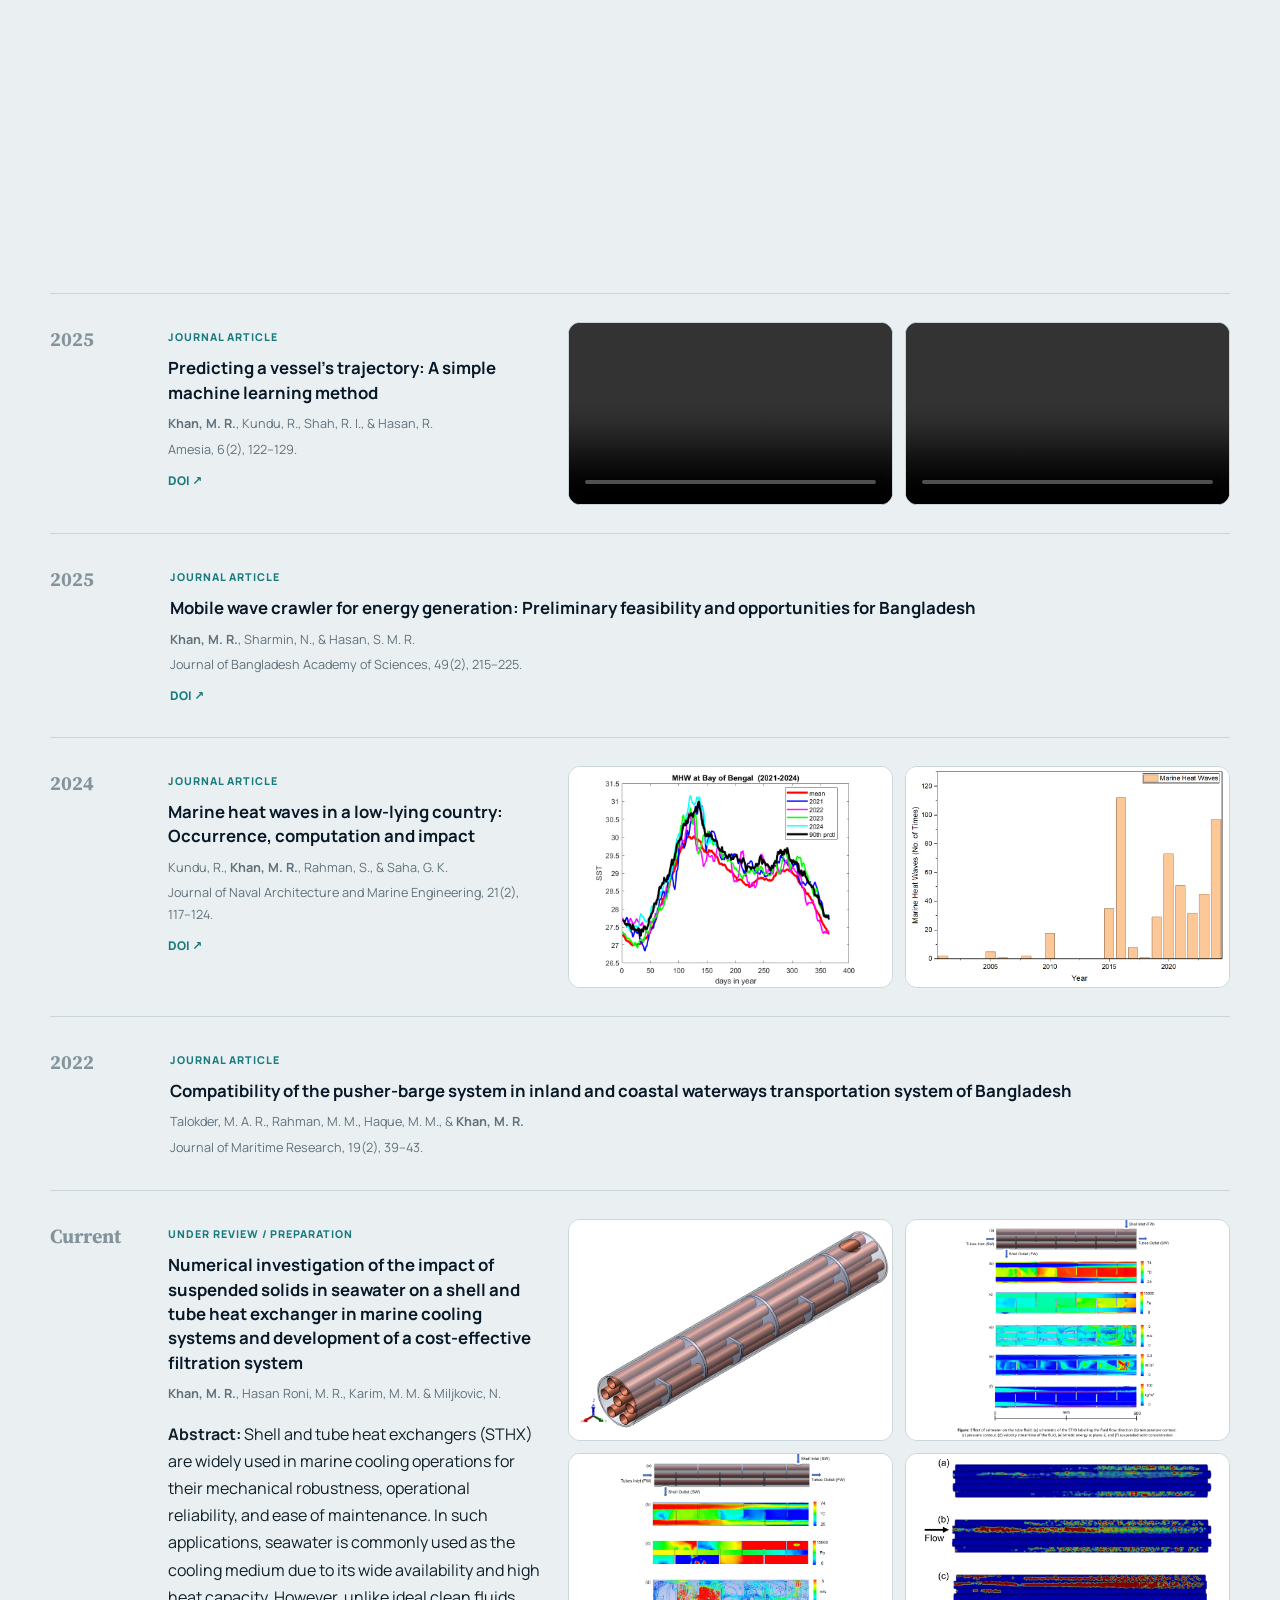
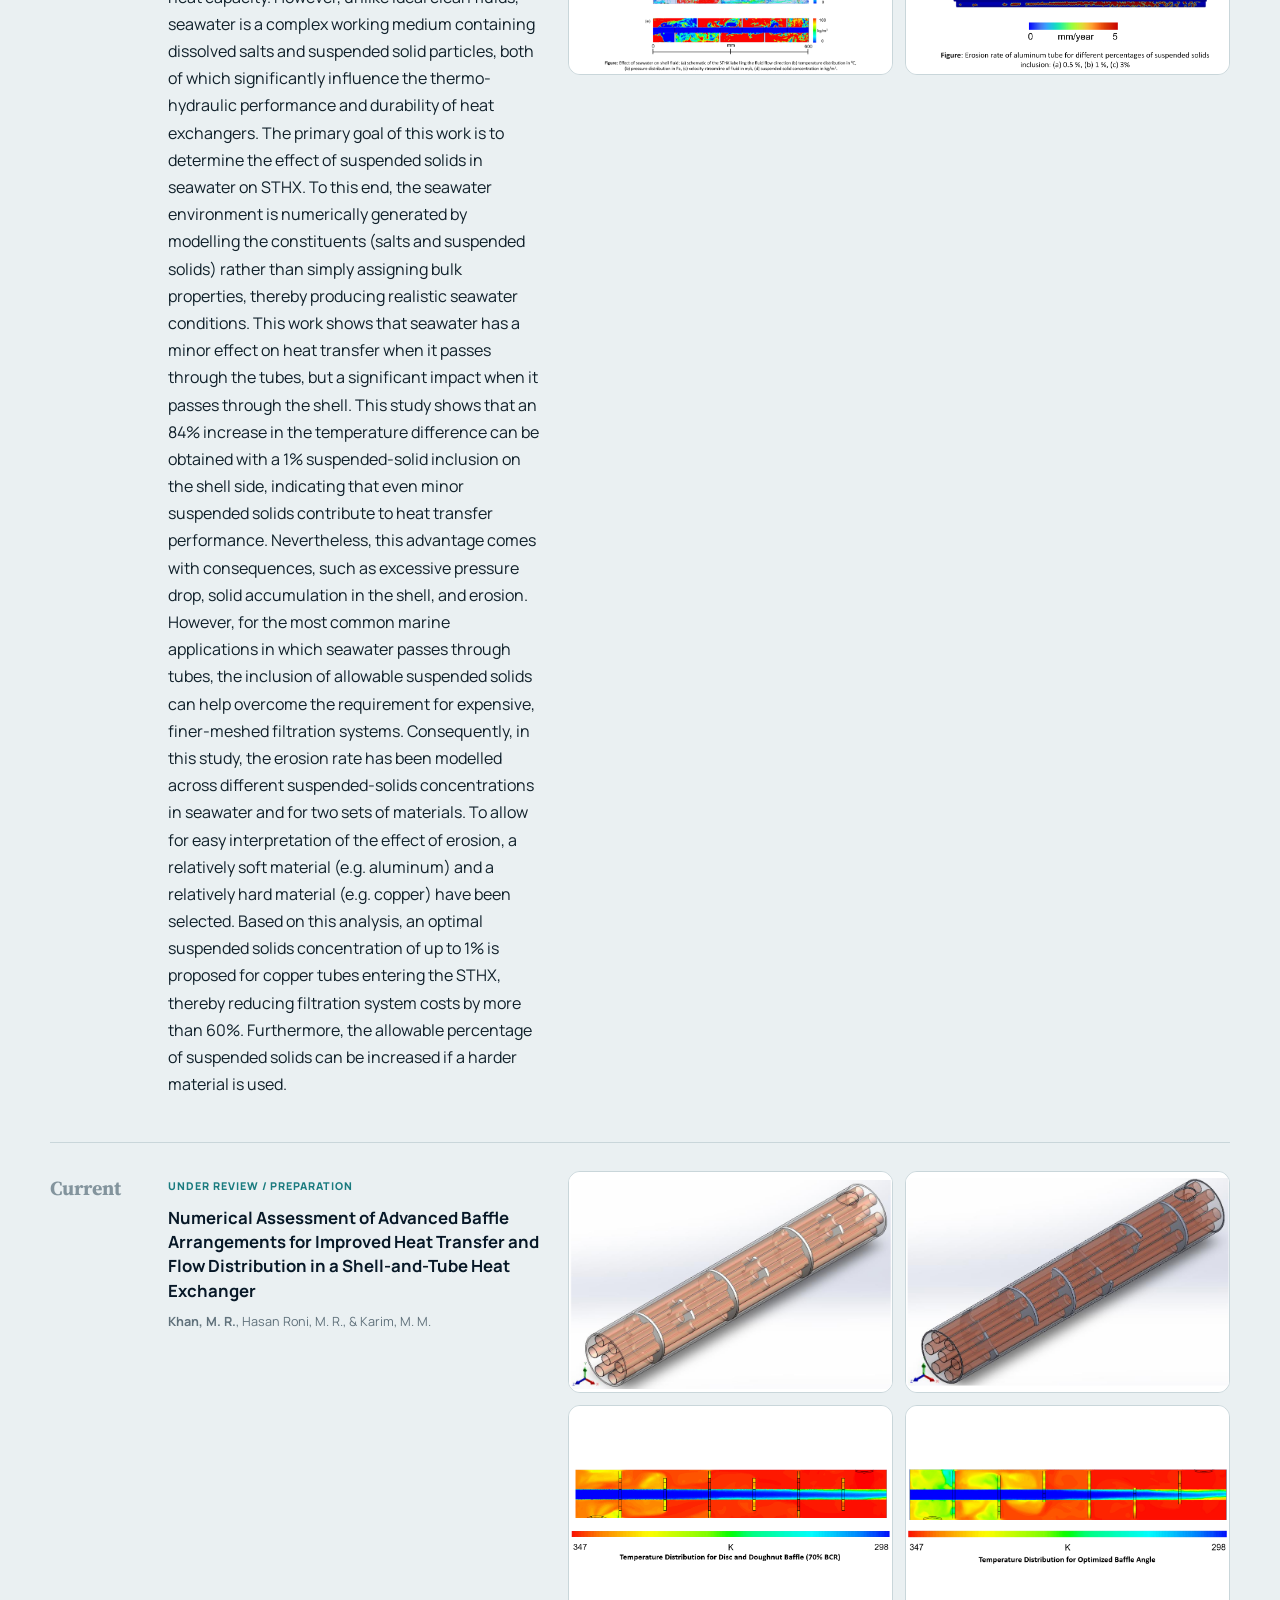
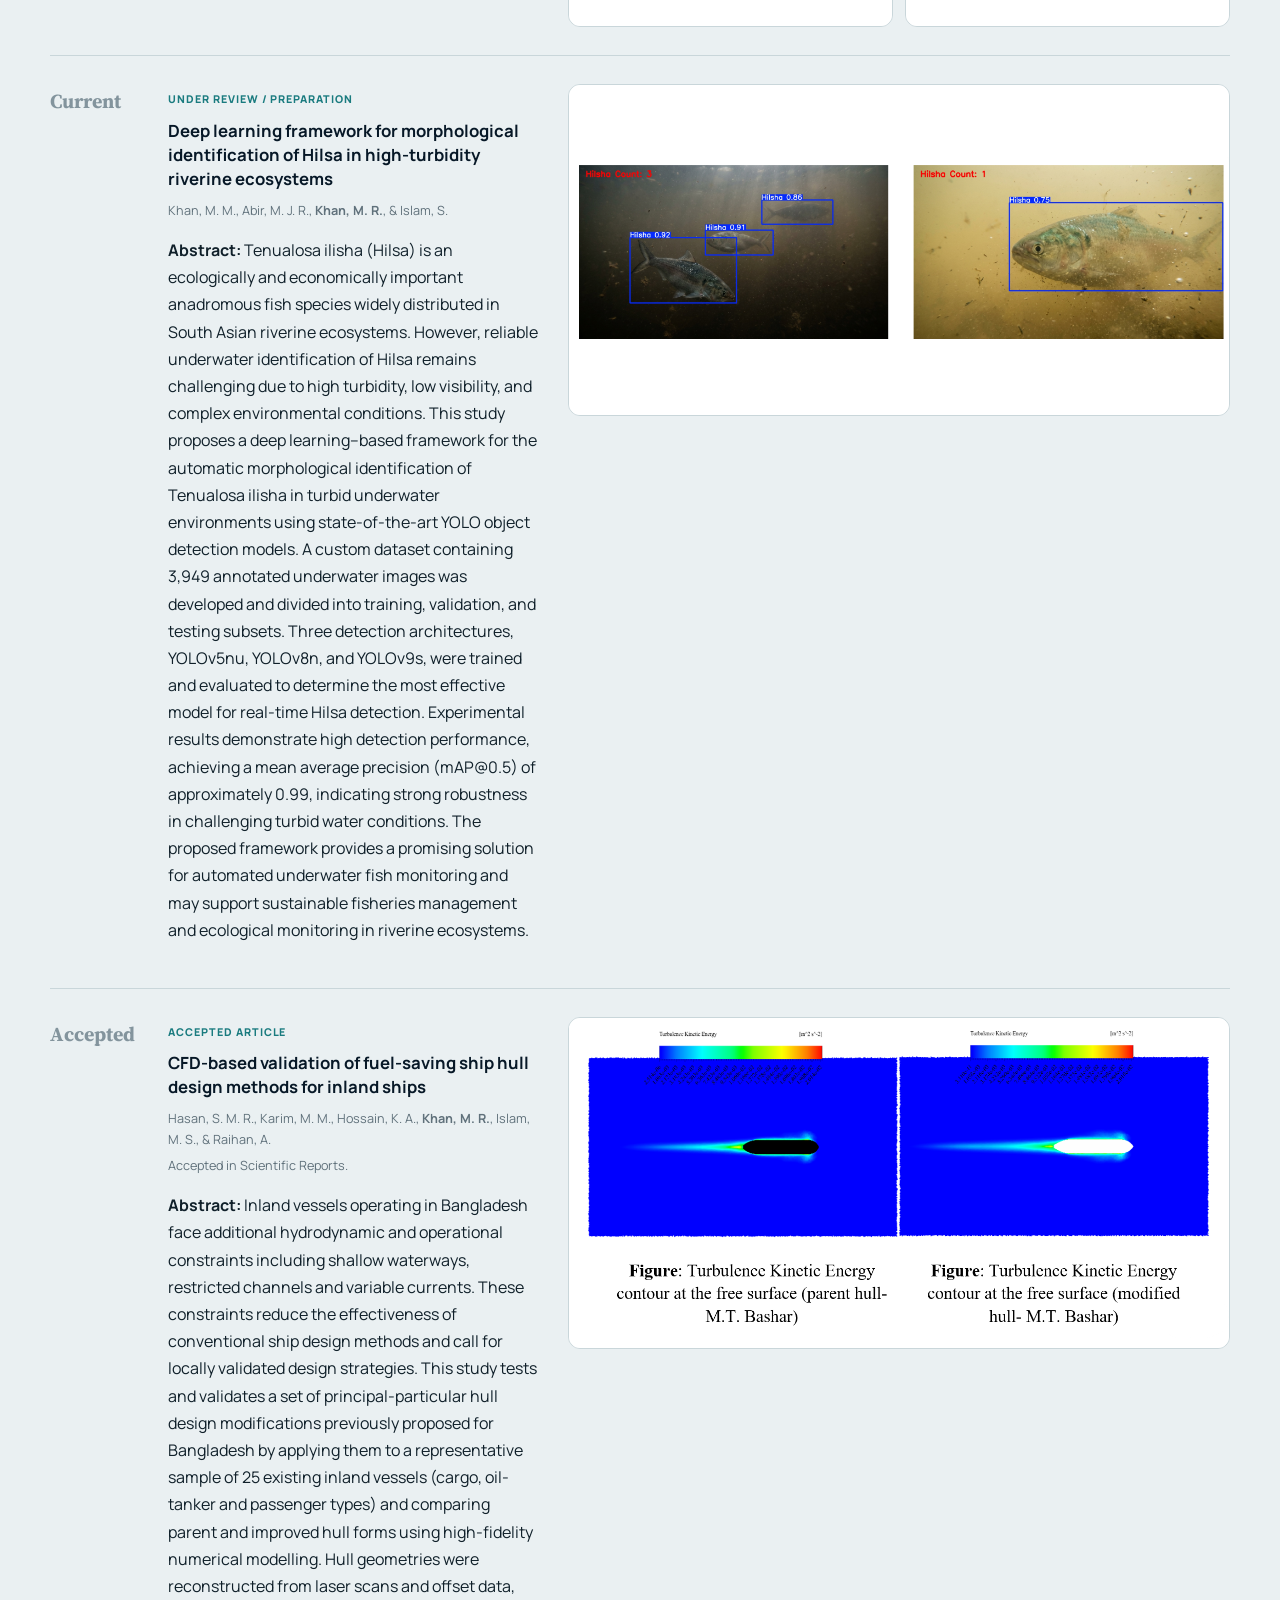
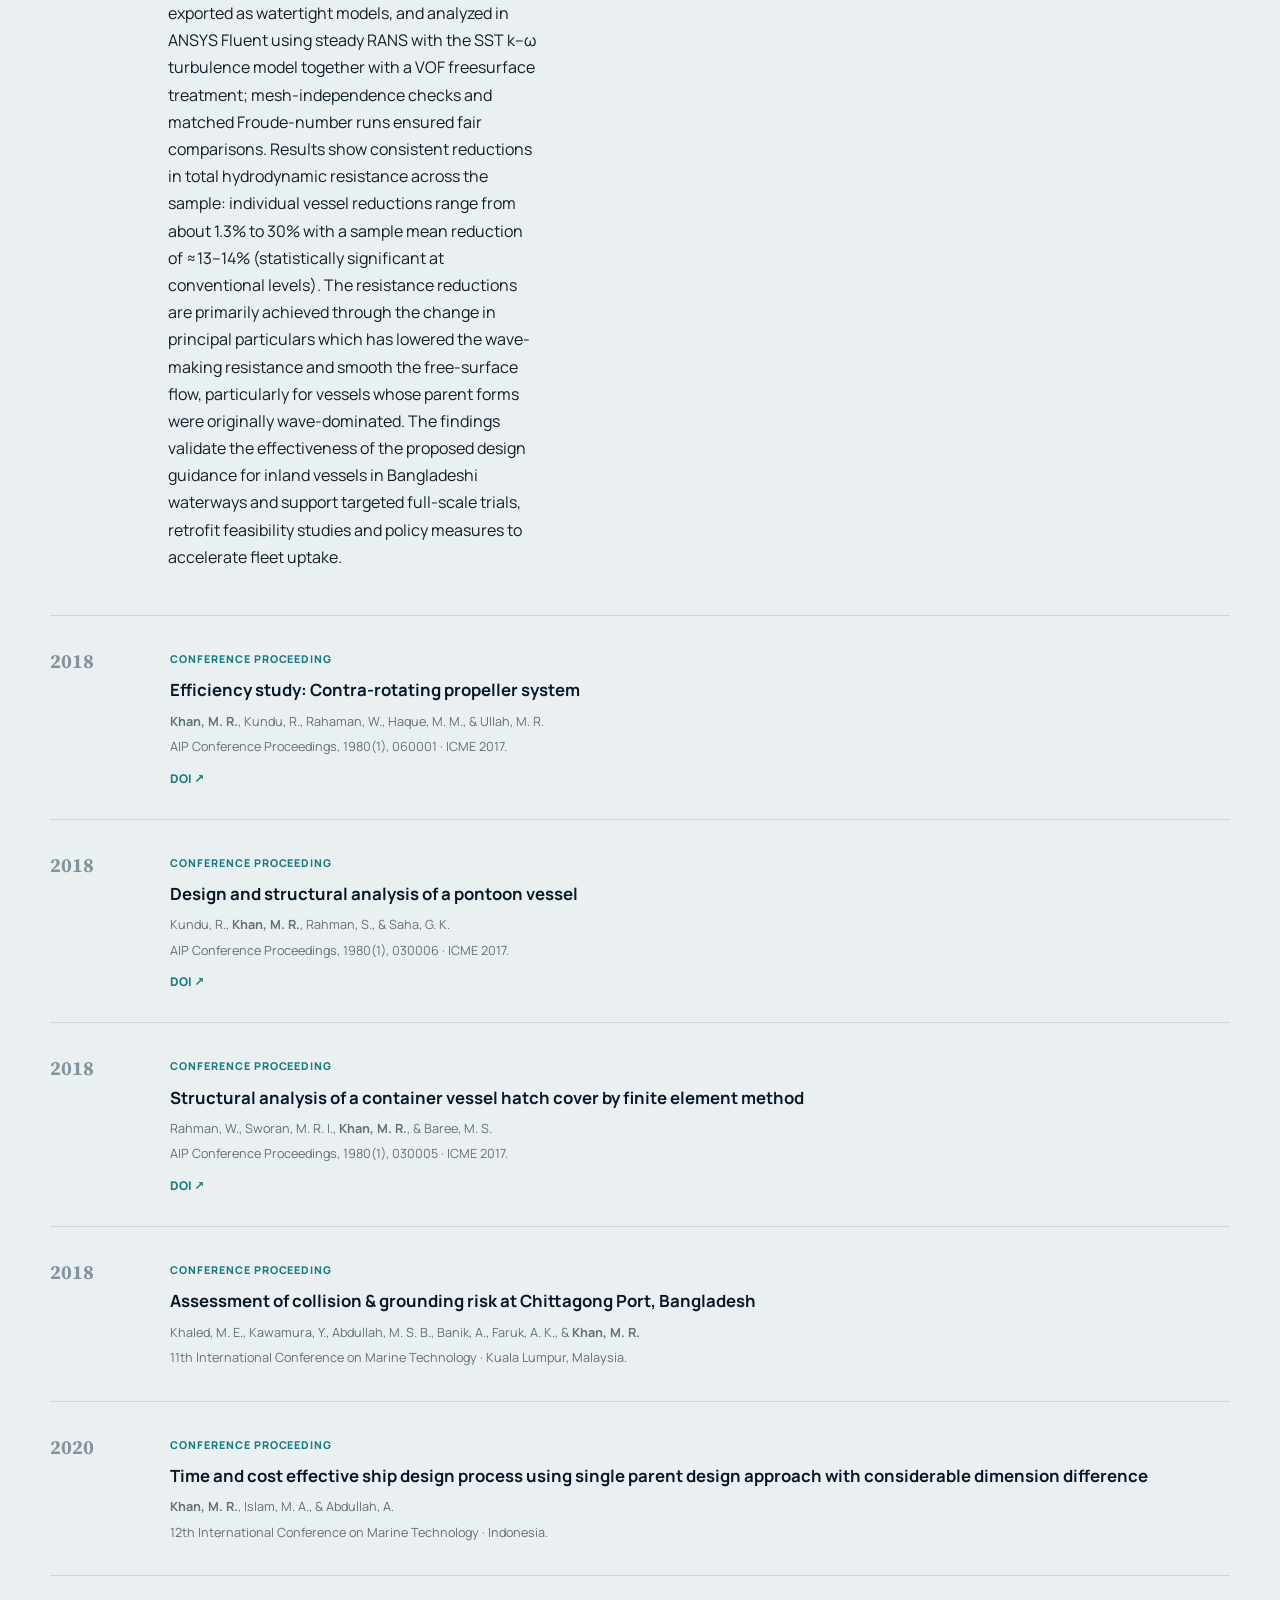
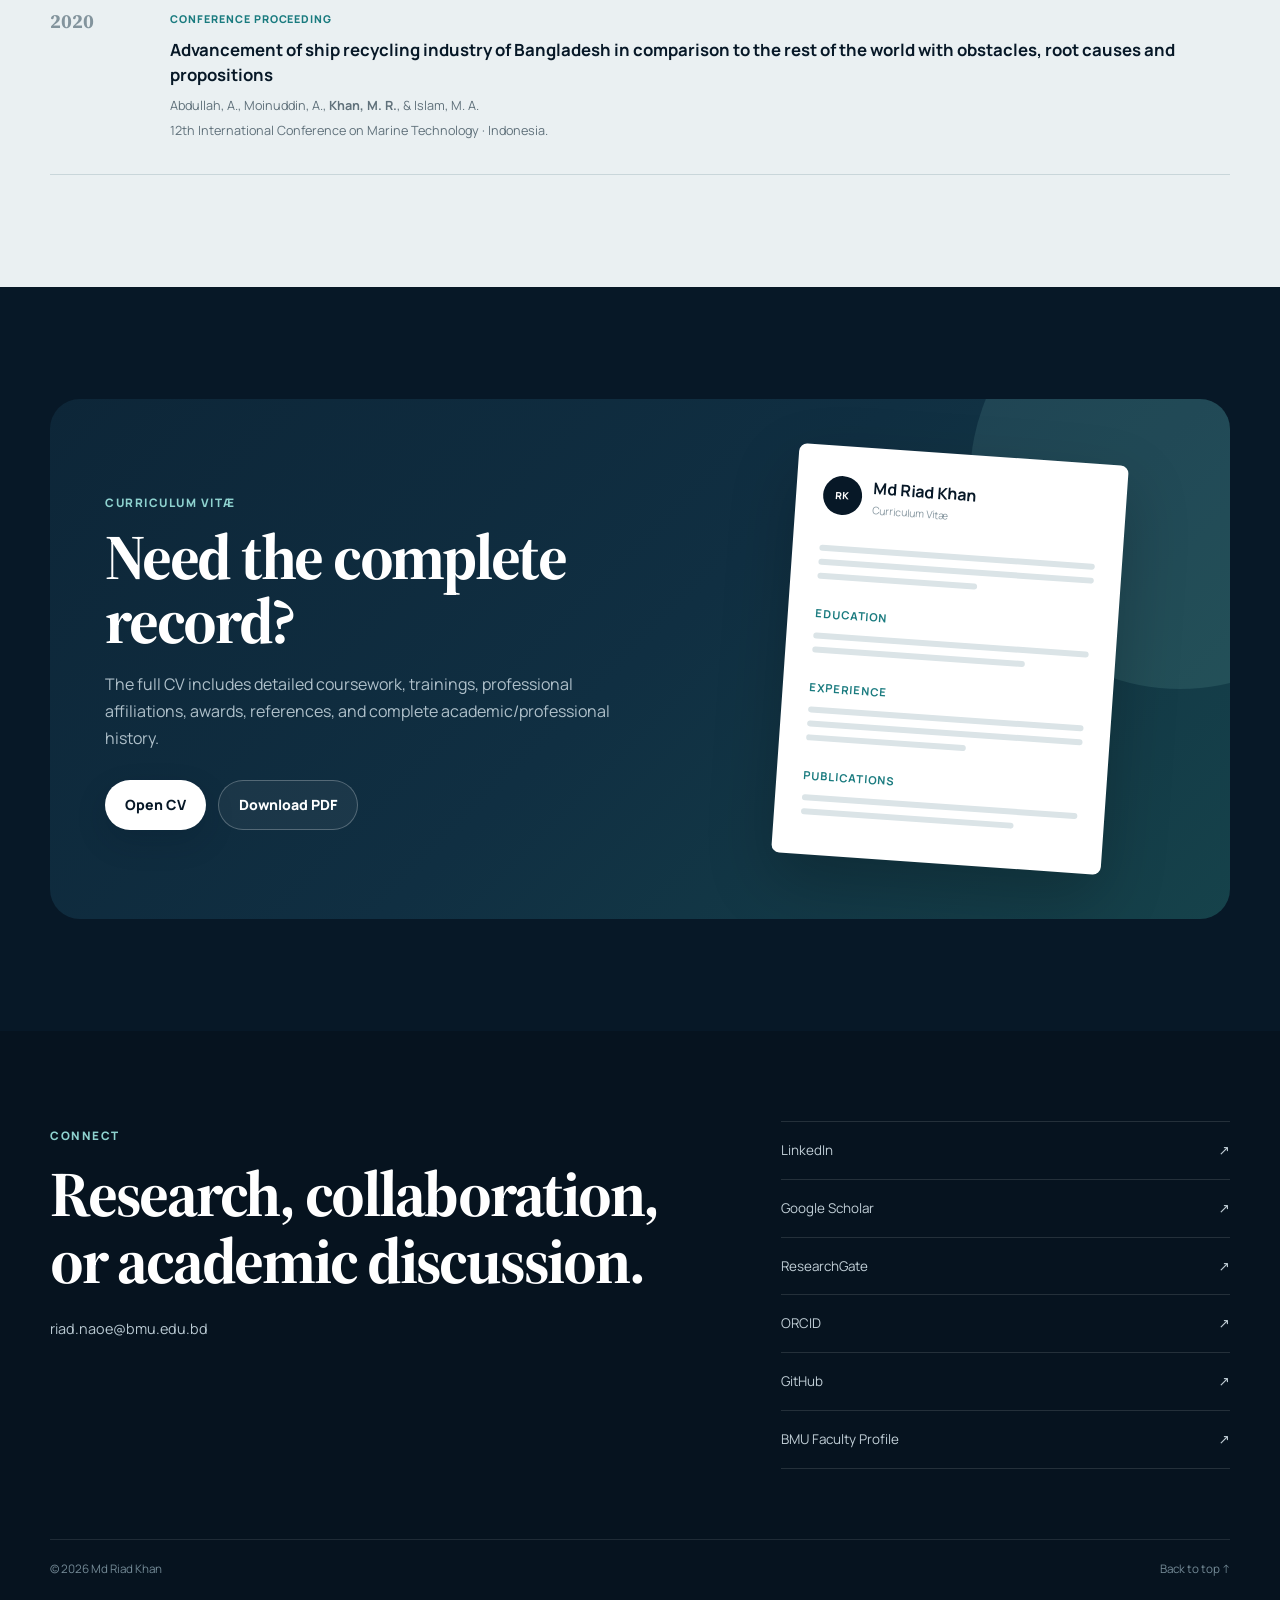
==== commit a10dbd67: "Update pub-media-grid class for improved layout" ====
--- a/index.html
+++ b/index.html
@@ -849,7 +849,7 @@
                 </p>
               </div>
               <div class="pub-media" aria-label="Article figures">
-                <div class="pub-media-grid">
+                <div class="pub-media-grid single">
                   <a
                     class="pub-media-link"
                     href="media/10.png"
